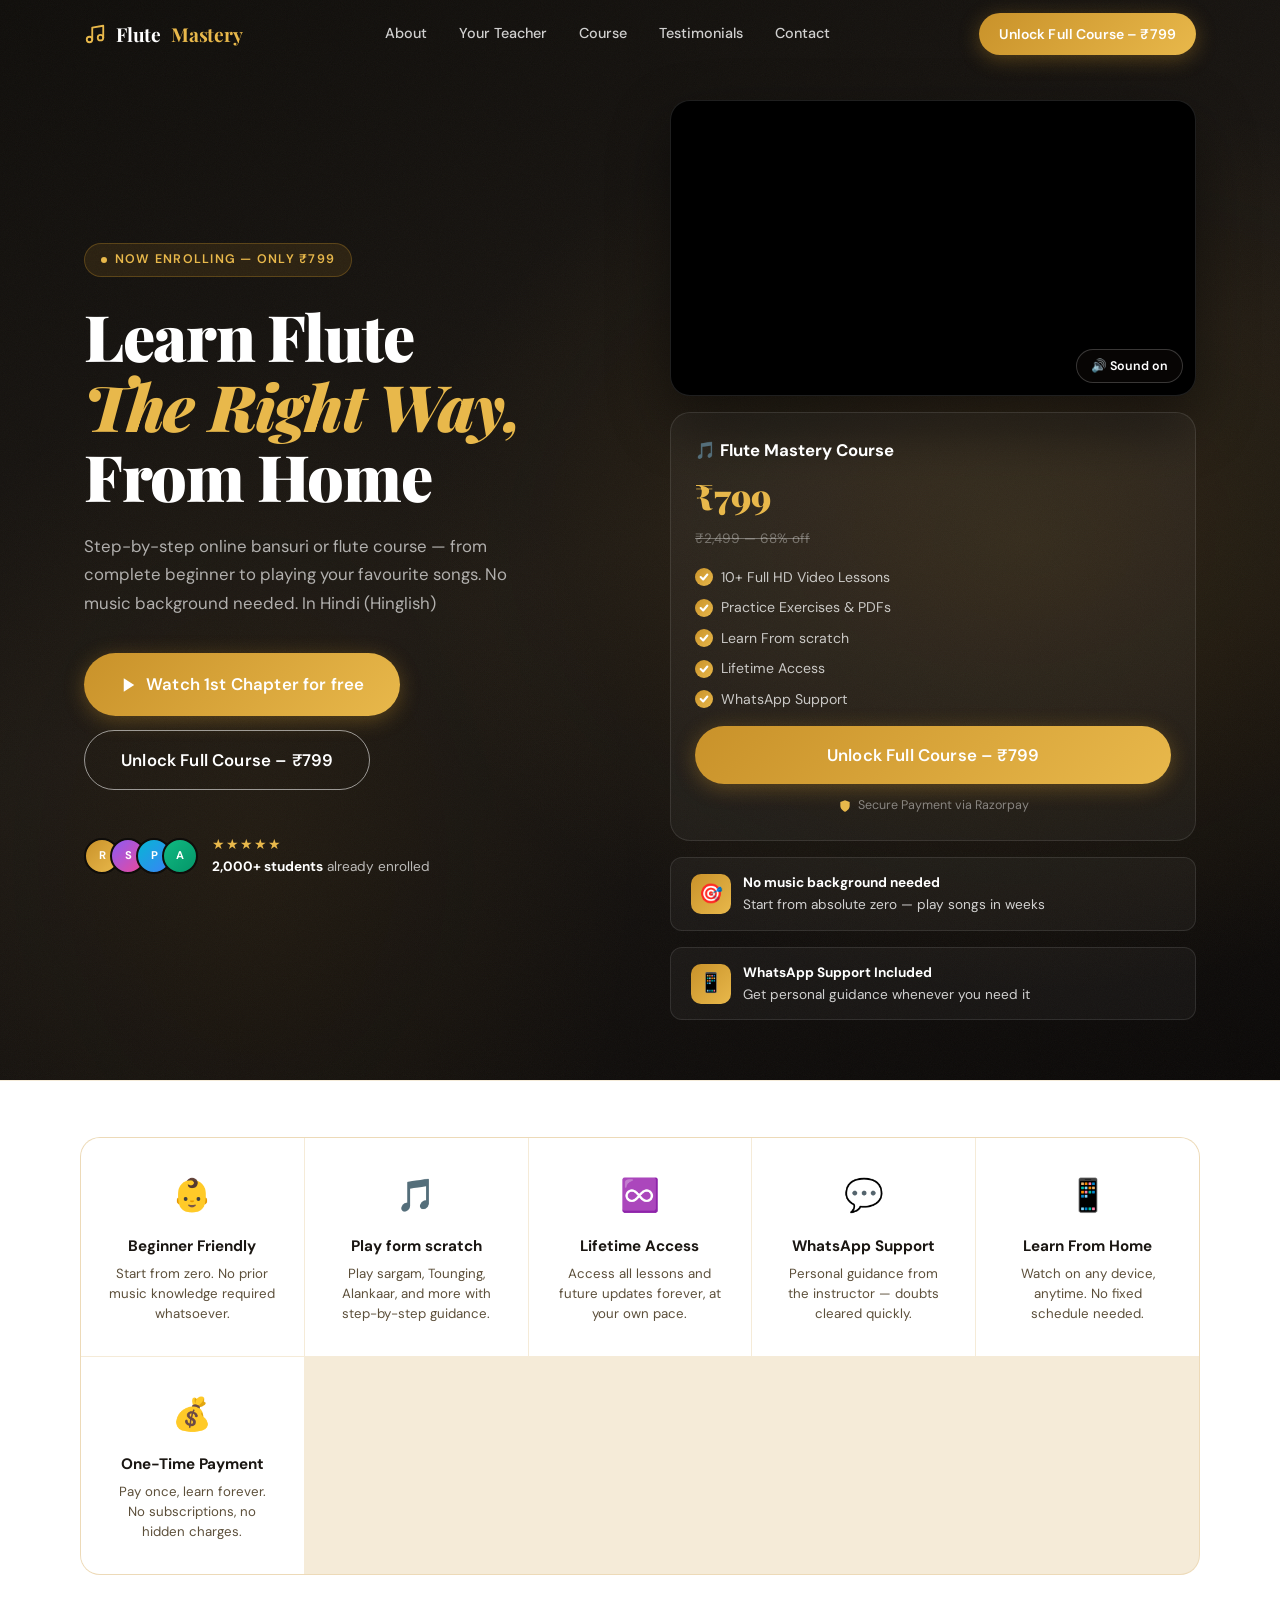
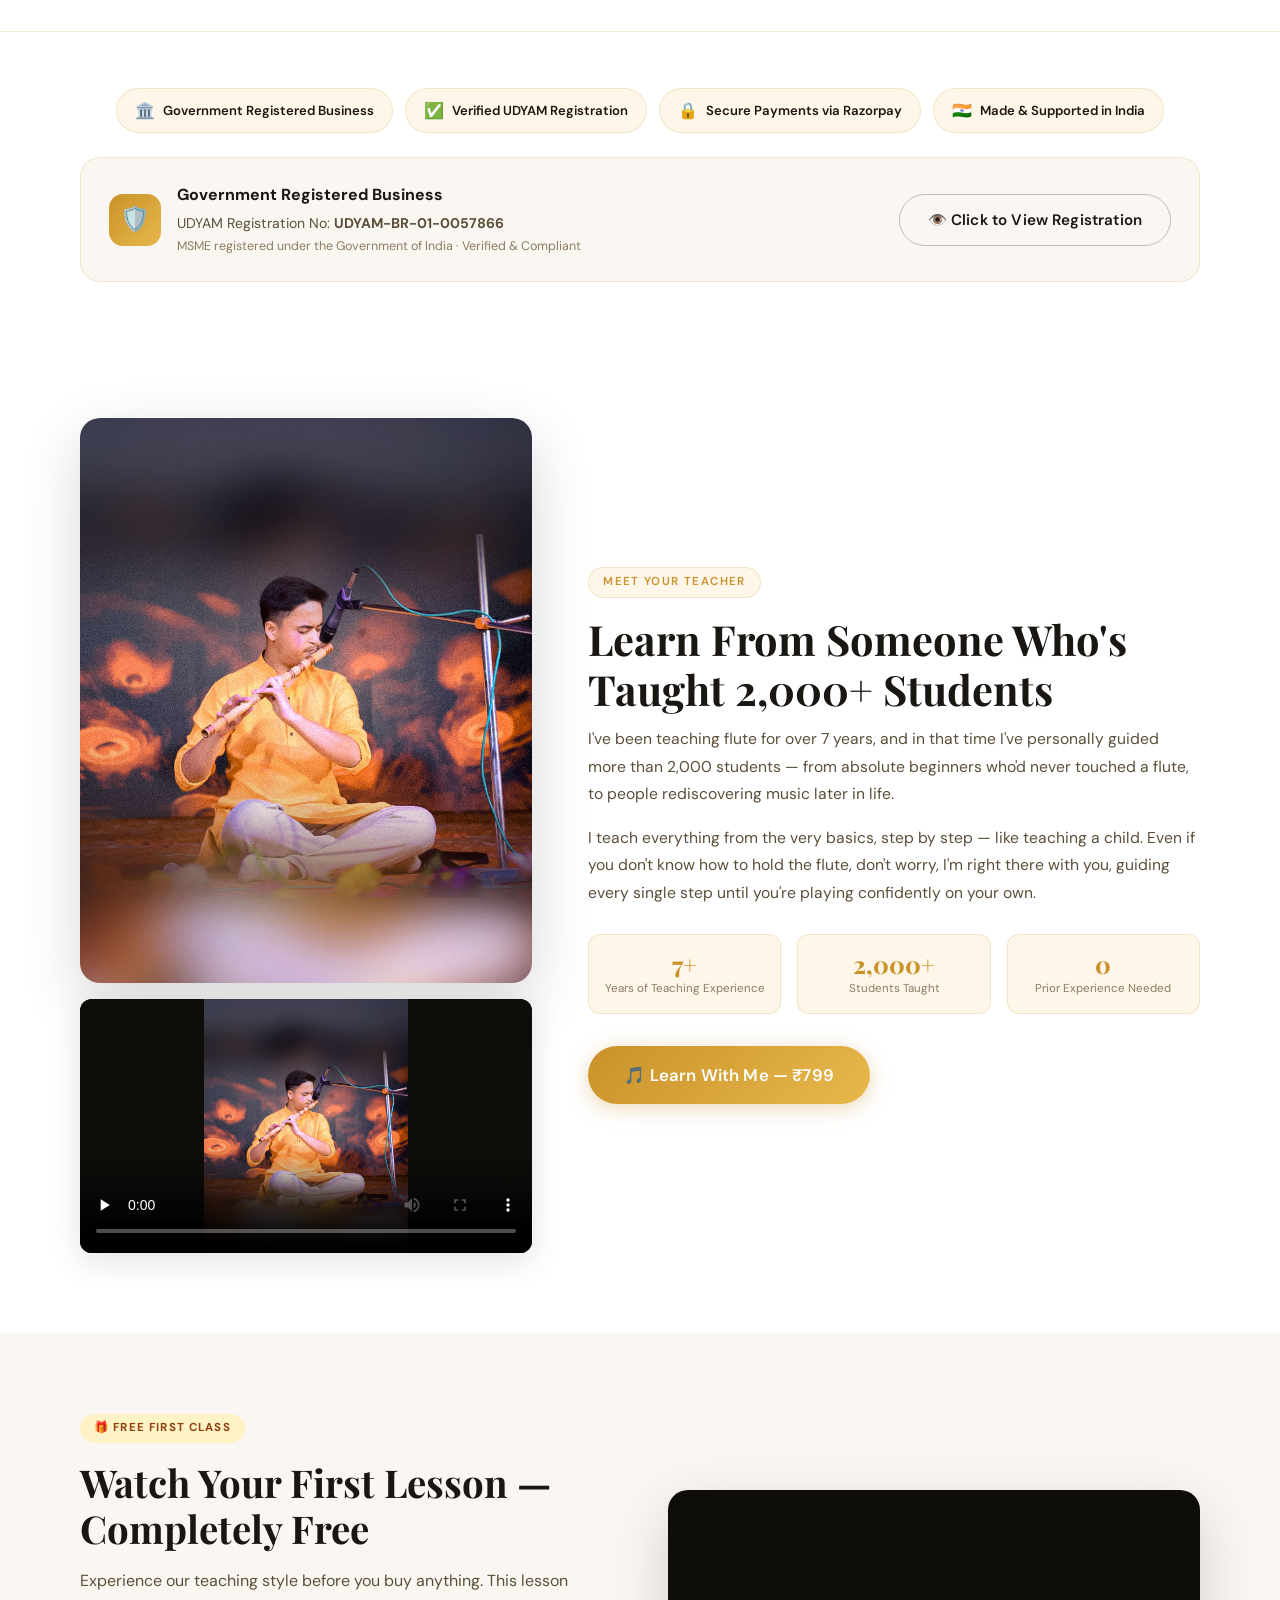
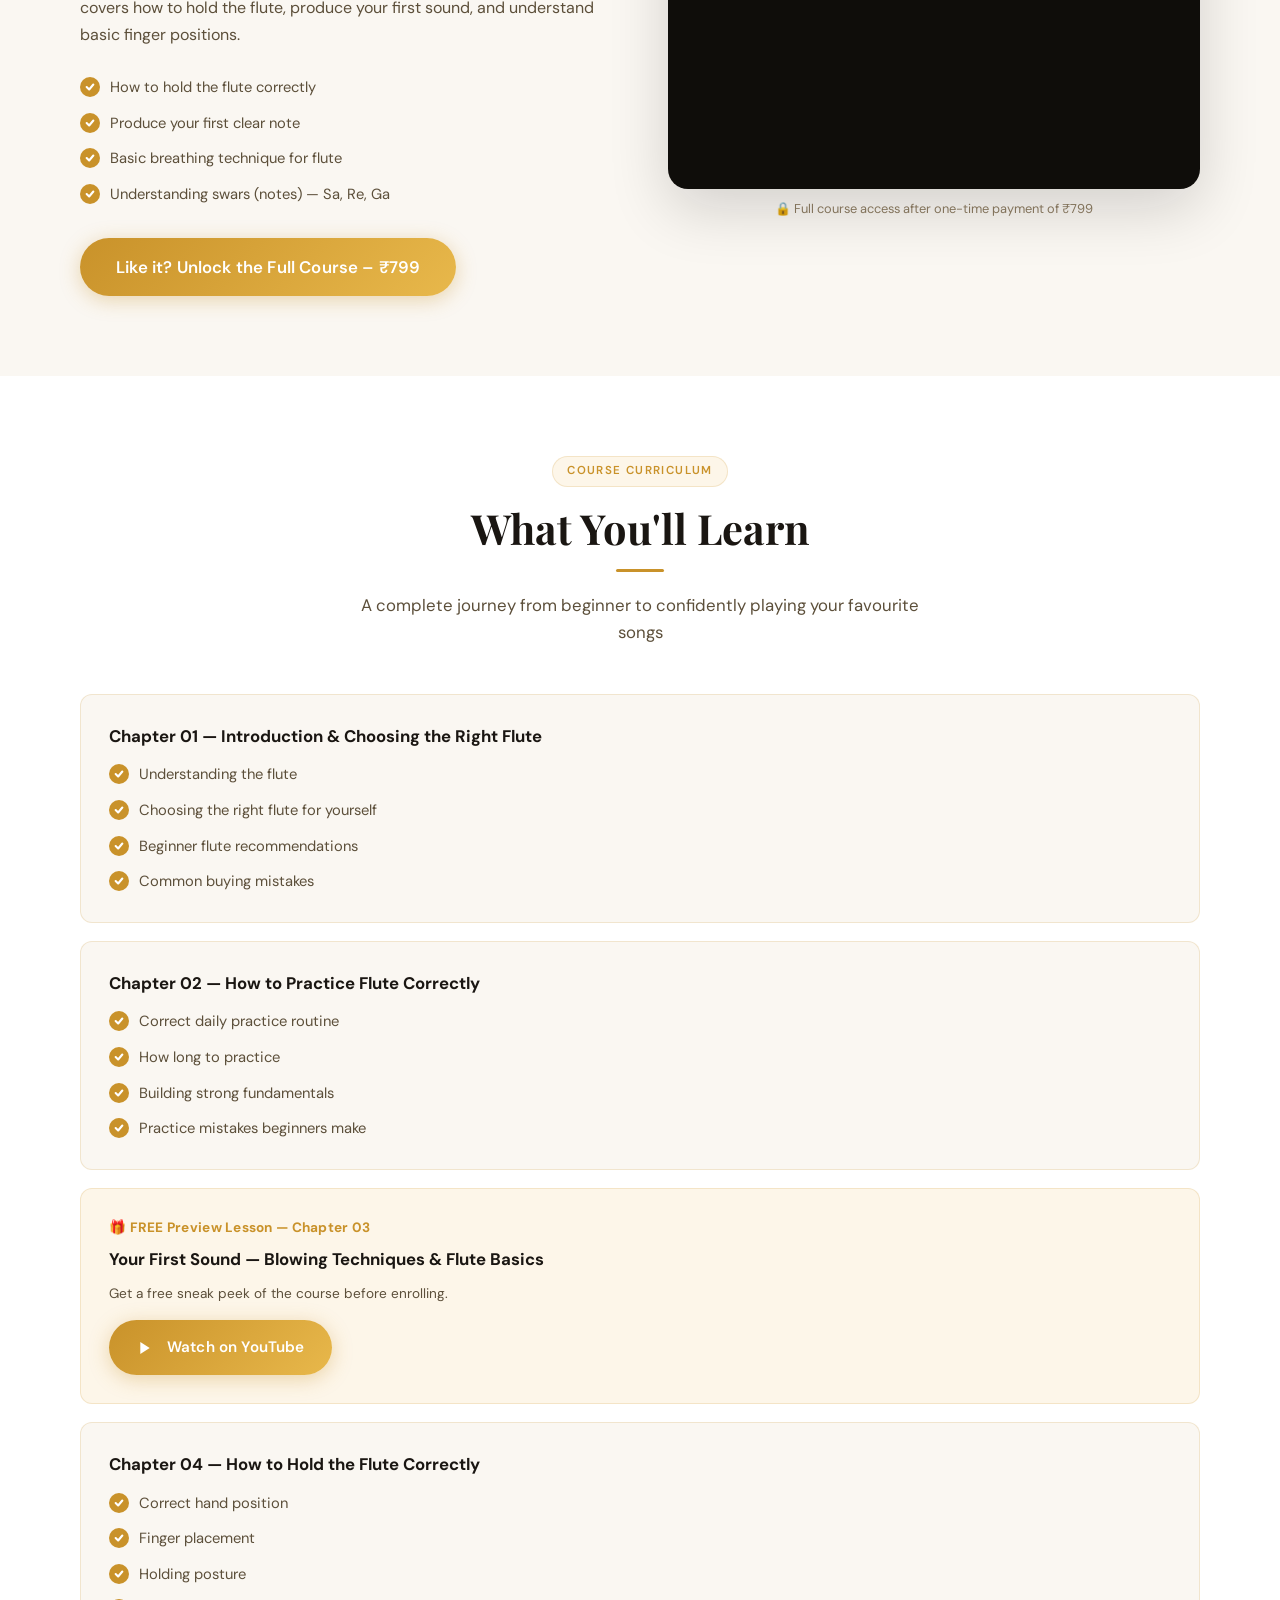
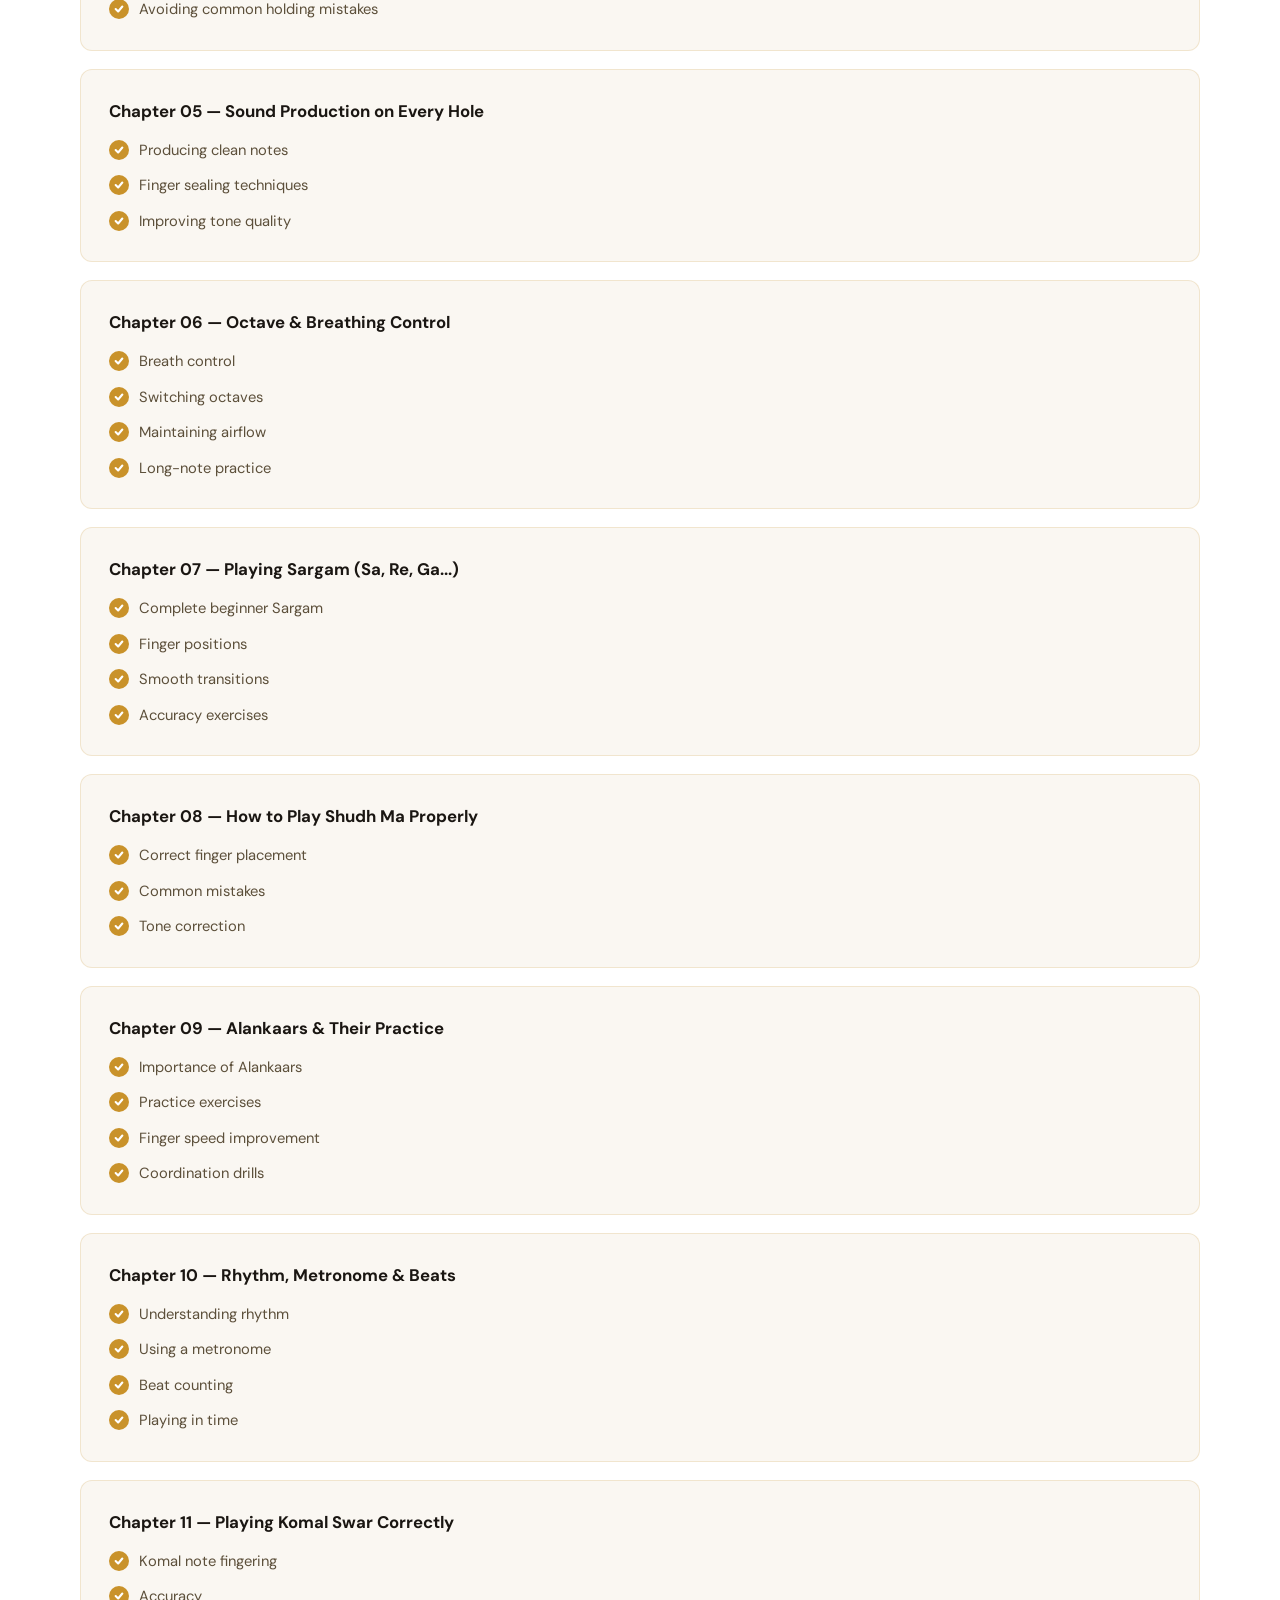
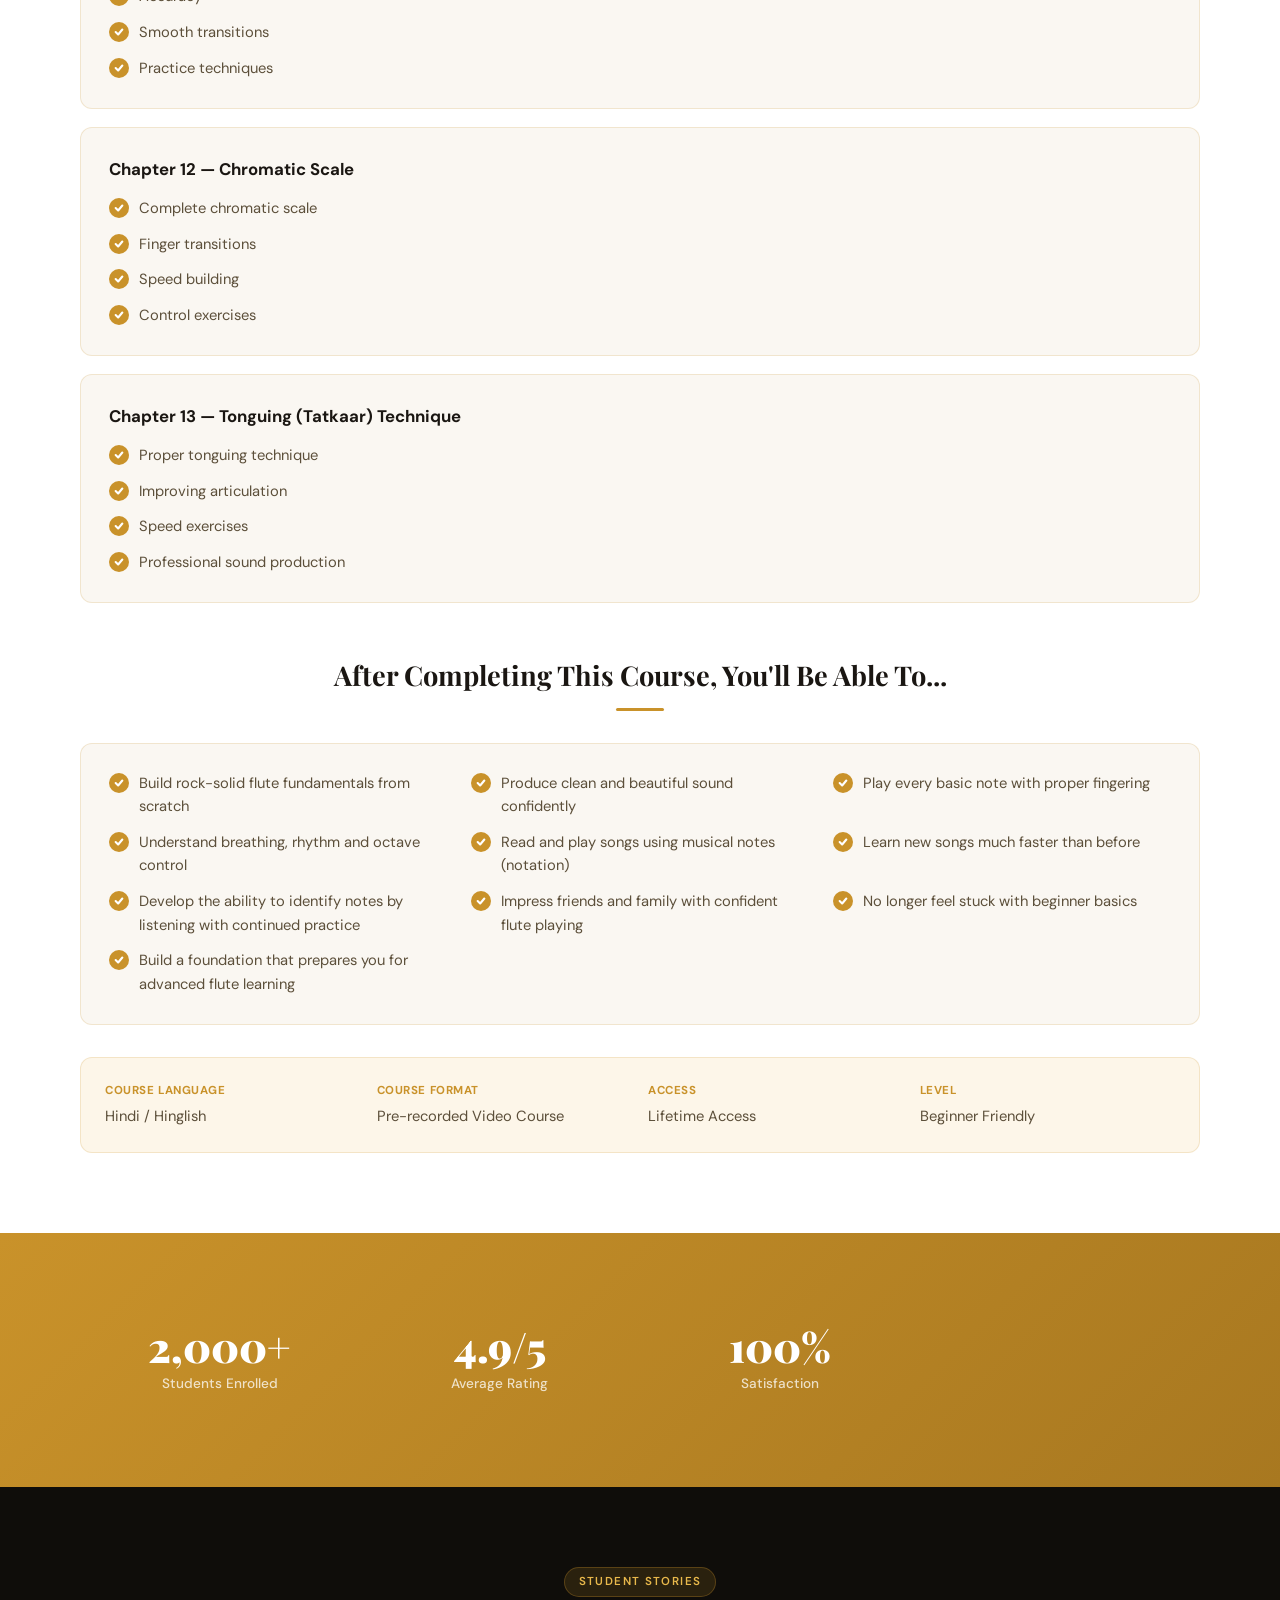
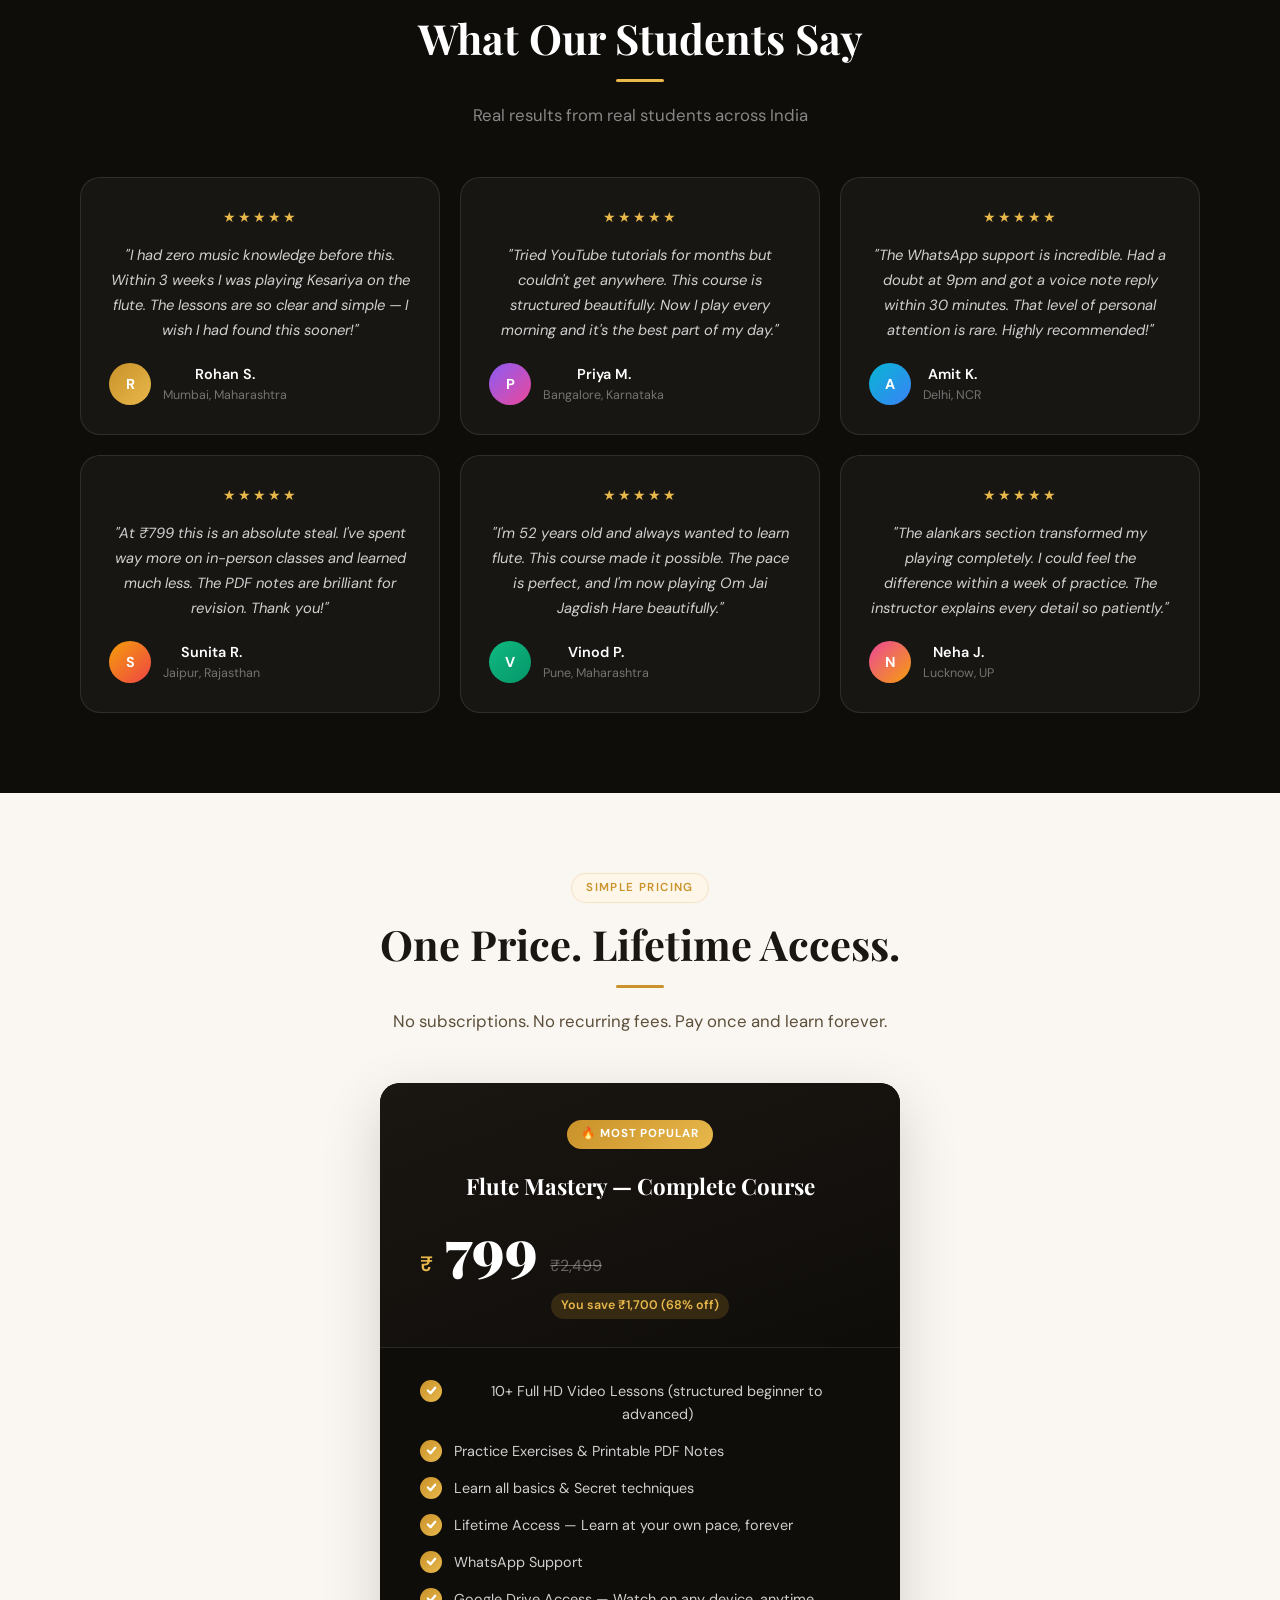
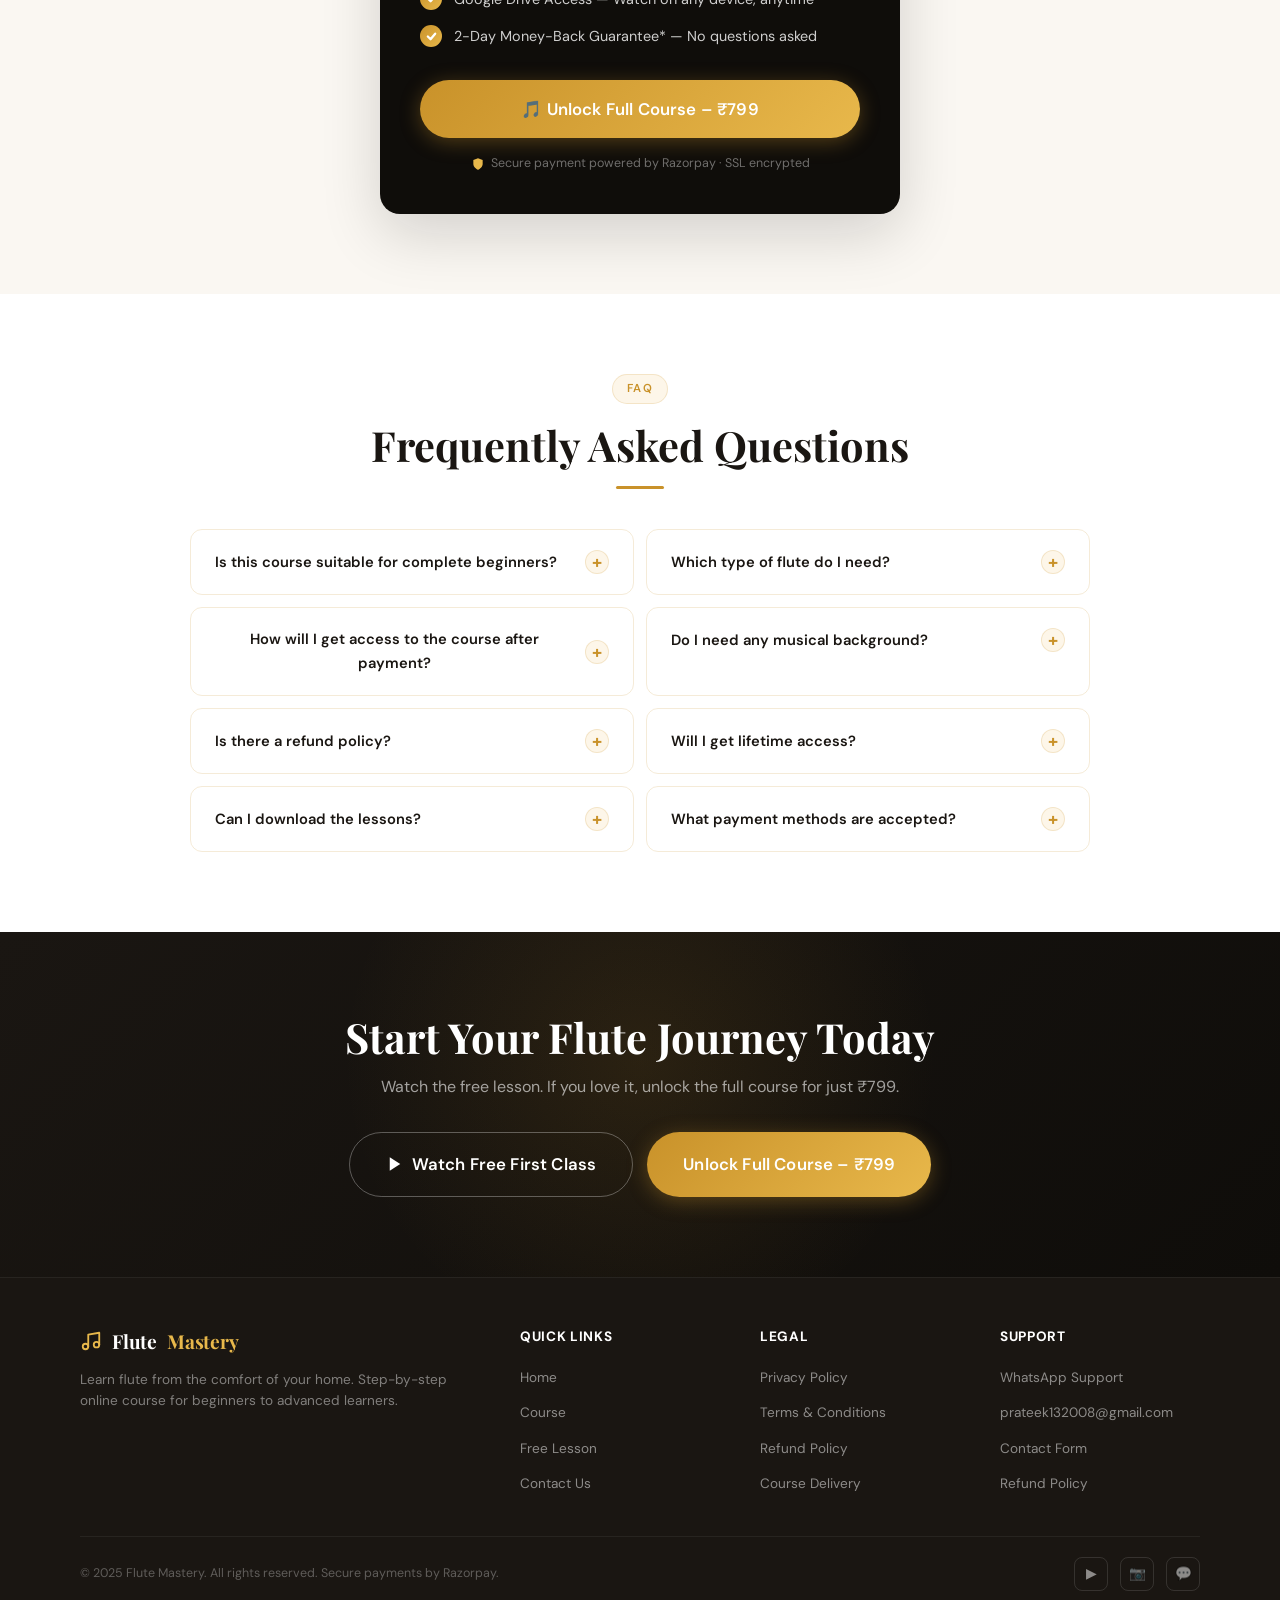
==== index.html @ 49be0e50 "Update index.html" ====
<!DOCTYPE html>
<html lang="en">
<head>
  <meta charset="UTF-8" />
  <meta name="viewport" content="width=device-width, initial-scale=1.0" />
  <title>Flute Mastery — Learn Flute From Home | Online Flute Course ₹799</title>
  <meta name="description" content="Learn flute from home with step-by-step video lessons. Beginner to advanced. 20+ HD lessons, 30+ popular songs, lifetime access. Start FREE today!" />
  <meta name="keywords" content="flute course online, learn flute at home, flute lessons India, flute mastery, bansuri course" />
  <meta name="robots" content="index, follow" />
  <link rel="canonical" href="https://fluteroom.store/" />

  <meta property="og:title" content="Flute Mastery — Learn Flute From Home" />
  <meta property="og:description" content="Step-by-step online flute course. Start FREE today!" />
  <meta property="og:url" content="https://fluteroom.store/" />
  <meta property="og:type" content="website" />
  <meta property="og:image" content="https://fluteroom.store/og-image.jpg" />

  <meta property="og:image:width" content="1200" />
  <meta property="og:image:height" content="630" />
  <meta name="twitter:card" content="summary_large_image" />
  <meta name="twitter:title" content="Flute Mastery — Learn Flute From Home" />
  <meta name="twitter:description" content="Step-by-step online flute course. Start FREE today!" />

  <link rel="icon" type="image/svg+xml" href="data:image/svg+xml,<svg xmlns='http://www.w3.org/2000/svg' viewBox='0 0 100 100'><text y='.9em' font-size='90'>🎵</text></svg>" />

  <!-- Speed: preconnect to critical third-party origins used above-the-fold -->
  <link rel="preconnect" href="https://www.youtube-nocookie.com" />
  <link rel="preconnect" href="https://i.ytimg.com" />
  <link rel="preconnect" href="https://checkout.razorpay.com" />
  <link rel="dns-prefetch" href="https://connect.facebook.net" />

  <link rel="stylesheet" href="style.css" />

  <!-- Structured Data: Course schema for rich results -->
  <script type="application/ld+json">
  {
    "@context": "https://schema.org",
    "@type": "Course",
    "name": "Flute Mastery — Complete Course",
    "description": "Step-by-step online bansuri or flute course for complete beginners to advanced learners. 10+ HD video lessons, practice PDFs, and lifetime access.",
    "provider": {
      "@type": "Organization",
      "name": "Flute Mastery",
      "sameAs": "https://fluteroom.store/"
    },
    "offers": {
      "@type": "Offer",
      "category": "Paid",
      "price": "799",
      "priceCurrency": "INR",
      "availability": "https://schema.org/InStock",
      "url": "https://fluteroom.store/"
    },
    "hasCourseInstance": {
      "@type": "CourseInstance",
      "courseMode": "Online",
      "courseWorkload": "PT10H"
    },
    "aggregateRating": {
      "@type": "AggregateRating",
      "ratingValue": "5",
      "reviewCount": "48"
    }
  }
  </script>

  <!-- META PIXEL — ID: 1001951225815875 -->
  <script>
    !function(f,b,e,v,n,t,s)
    {if(f.fbq)return;n=f.fbq=function(){n.callMethod?
    n.callMethod.apply(n,arguments):n.queue.push(arguments)};
    if(!f._fbq)f._fbq=n;n.push=n;n.loaded=!0;n.version='2.0';
    n.queue=[];t=b.createElement(e);t.async=!0;
    t.src=v;s=b.getElementsByTagName(e)[0];
    s.parentNode.insertBefore(t,s)}(window, document,'script',
    'https://connect.facebook.net/en_US/fbevents.js');
    fbq('init', '1001951225815875');
    fbq('track', 'PageView');
  </script>
  <noscript><img height="1" width="1" style="display:none"
    src="https://www.facebook.com/tr?id=1001951225815875&ev=PageView&noscript=1" /></noscript>

  <!-- Razorpay SDK -->
  <script src="https://checkout.razorpay.com/v1/checkout.js"></script>
</head>
<body>

  <!-- ── ENROLLMENT MODAL ──────────────────────────────────── -->
  <div class="modal-overlay" id="enrollModal" role="dialog" aria-modal="true" aria-labelledby="modalTitle">
    <div class="modal-box">
      <button class="modal-close" onclick="closeEnrollmentModal()" aria-label="Close">✕</button>

      <div class="modal-logo">
        <svg width="20" height="20" viewBox="0 0 24 24" fill="none" stroke="currentColor" stroke-width="2" stroke-linecap="round" stroke-linejoin="round" aria-hidden="true"><path d="M9 18V5l12-2v13"/><circle cx="6" cy="18" r="3"/><circle cx="18" cy="16" r="3"/></svg>
        Flute<span>Mastery</span>
      </div>

      <h2 class="modal-title" id="modalTitle">Almost there! 🎵</h2>
      <p class="modal-subtitle">Enter your details below to get instant course access after payment.</p>

      <form class="modal-form" id="enrollForm" onsubmit="handleEnrollSubmit(event)" novalidate>
        <div class="form-group">
          <label for="enrollName">Full Name <span style="color:#EF4444">*</span></label>
          <input type="text" id="enrollName" name="name" required autocomplete="name"
                 placeholder="e.g. Rahul Kumar" inputmode="text" />
          <span class="field-error" id="enrollNameError"></span>
        </div>

        <div class="form-group">
          <label for="enrollEmail">Email Address <span style="color:#EF4444">*</span></label>
          <input type="email" id="enrollEmail" name="email" required autocomplete="email"
                 placeholder="rahul@gmail.com" inputmode="email" />
          <span class="field-error" id="enrollEmailError"></span>
        </div>

        <div class="form-group">
          <label for="enrollWhatsapp">WhatsApp Number <span style="color:#EF4444">*</span></label>
          <input type="tel" id="enrollWhatsapp" name="phone" required autocomplete="tel"
                 placeholder="+91 98765 43210" inputmode="tel" />
          <span class="field-error" id="enrollWhatsappError"></span>
        </div>

        <div class="modal-price-row">
          <span class="modal-price-label">Course Price</span>
          <span>
            <span class="modal-price-amount">₹799</span>
            <span class="modal-price-orig">₹2,499</span>
          </span>
        </div>

        <button type="submit" class="btn btn-primary btn-full btn-lg modal-submit" id="enrollSubmitBtn">
          <span class="btn-text">🔐 Proceed to Secure Payment</span>
          <span class="btn-spinner"></span>
        </button>

        <p class="modal-status" id="modalStatus"></p>

        <div class="modal-trust">
          <svg width="13" height="13" viewBox="0 0 24 24" fill="currentColor" aria-hidden="true"><path d="M12 22s8-4 8-10V5l-8-3-8 3v7c0 6 8 10 8 10z"/></svg>
          Secure payment powered by Razorpay · SSL encrypted
        </div>
      </form>
    </div>
  </div>
  <!-- ── END MODAL ─────────────────────────────────────────── -->

  <!-- ── NAV ──────────────────────────────────────────────── -->
  <nav class="nav" id="mainNav" aria-label="Main navigation">
    <div class="nav-inner">
      <a href="index.html" class="nav-logo">
        <svg width="22" height="22" viewBox="0 0 24 24" fill="none" stroke="currentColor" stroke-width="2" stroke-linecap="round" stroke-linejoin="round"><path d="M9 18V5l12-2v13"/><circle cx="6" cy="18" r="3"/><circle cx="18" cy="16" r="3"/></svg>
        Flute<span>Mastery</span>
      </a>
      <div class="nav-links">
        <a href="#about">About</a>
        <a href="#teacher">Your Teacher</a>
        <a href="#course">Course</a>
        <a href="#testimonials">Testimonials</a>
        <a href="contact.html">Contact</a>
      </div>
      <a href="#pricing" class="btn btn-primary btn-sm nav-cta" onclick="openEnrollmentModal();return false;">Unlock Full Course – ₹799</a>
      <button class="hamburger" id="hamburger" aria-label="Toggle menu" aria-expanded="false">
        <span></span><span></span><span></span>
      </button>
    </div>
    <div class="mobile-menu" id="mobileMenu" role="dialog" aria-label="Mobile menu">
      <a href="#about">About</a>
      <a href="#teacher">Your Teacher</a>
      <a href="#course">Course</a>
      <a href="#free-lesson">Free Lesson</a>
      <a href="#testimonials">Testimonials</a>
      <a href="contact.html">Contact</a>
      <a href="#pricing" class="btn btn-primary" onclick="openEnrollmentModal();return false;">Unlock Full Course – ₹799</a>
    </div>
  </nav>

  <!-- ── HERO ─────────────────────────────────────────────── -->
  <section class="hero" id="hero">
    <div class="hero-bg" aria-hidden="true"></div>
    <div class="hero-grain" aria-hidden="true"></div>
    <div class="hero-container">
      <div class="hero-content">
        <div class="hero-eyebrow">
          <span class="dot" aria-hidden="true"></span>
          Now Enrolling — Only ₹799
        </div>
        <h1 class="hero-title">
          Learn Flute<br>
          <em>The Right Way,</em><br>
          From Home
        </h1>
        <p class="hero-subtitle">
          Step-by-step online bansuri or flute course — from complete beginner to playing your favourite songs. No music background needed. In Hindi (Hinglish)
        </p>
        <div class="hero-actions">
          <a href="#free-lesson" class="btn btn-primary btn-lg btn-pulse" onclick="fbqTrack('ViewContent')">
            <svg width="18" height="18" viewBox="0 0 24 24" fill="currentColor" aria-hidden="true"><polygon points="5 3 19 12 5 21 5 3"/></svg>
            Watch 1st Chapter for free
          </a>
          <button class="btn btn-outline btn-lg" onclick="openEnrollmentModal()">
            Unlock Full Course – ₹799
          </button>
        </div>
        <div class="hero-social-proof">
          <div class="avatars" aria-label="Student avatars">
            <div class="avatar-placeholder" aria-hidden="true">R</div>
            <div class="avatar-placeholder" style="background:linear-gradient(135deg,#8B5CF6,#EC4899)" aria-hidden="true">S</div>
            <div class="avatar-placeholder" style="background:linear-gradient(135deg,#06B6D4,#3B82F6)" aria-hidden="true">P</div>
            <div class="avatar-placeholder" style="background:linear-gradient(135deg,#10B981,#059669)" aria-hidden="true">A</div>
          </div>
          <div>
            <div class="stars" aria-label="5 star rating">★★★★★</div>
            <p class="social-text"><strong>2,000+ students</strong> already enrolled</p>
          </div>
        </div>
      </div>

      <div class="hero-visual">
        <div class="hero-video-wrapper" id="heroVideoWrapper">
          <!--
            HERO / INTRO VIDEO — completely independent from the
            "Free Lecture" video further down the page.

            IMPORTANT: this ID appears TWICE below — once right after
            "/embed/" and once after "playlist=" (the playlist param is
            what makes the video loop seamlessly instead of showing a
            YouTube end-screen). When you change the Hero video, replace
            BOTH occurrences with the SAME new video ID, or the loop
            will silently break again.
          -->
          <iframe
            id="heroVideoFrame"
            src="https://www.youtube-nocookie.com/embed/AzY2lKqi5Cg?autoplay=1&mute=1&loop=1&playlist=AzY2lKqi5Cg&controls=1&modestbranding=1&rel=0&playsinline=1&enablejsapi=1"
            title="Flute Mastery — Course Introduction"
            allow="accelerometer; autoplay; clipboard-write; encrypted-media; gyroscope; picture-in-picture"
            allowfullscreen
            loading="eager">
          </iframe>
          <button type="button" class="hero-video-unmute" id="heroUnmuteBtn" onclick="toggleHeroMute()" aria-pressed="false">
            🔇 Tap for sound
          </button>
        </div>
        <div class="hero-card" aria-hidden="true">
          <div class="hero-card-title">🎵 Flute Mastery Course</div>
          <div class="hero-card-price">₹799</div>
          <div class="hero-card-orig">₹2,499 — 68% off</div>
          <ul class="hero-card-features">
            <li><span class="check"><svg viewBox="0 0 12 12" fill="none" stroke="currentColor" stroke-width="2.5" stroke-linecap="round" stroke-linejoin="round"><polyline points="2 6 5 9 10 3"/></svg></span> 10+ Full HD Video Lessons</li>
            <li><span class="check"><svg viewBox="0 0 12 12" fill="none" stroke="currentColor" stroke-width="2.5" stroke-linecap="round" stroke-linejoin="round"><polyline points="2 6 5 9 10 3"/></svg></span> Practice Exercises &amp; PDFs</li>
            <li><span class="check"><svg viewBox="0 0 12 12" fill="none" stroke="currentColor" stroke-width="2.5" stroke-linecap="round" stroke-linejoin="round"><polyline points="2 6 5 9 10 3"/></svg></span> Learn From scratch</li>
            <li><span class="check"><svg viewBox="0 0 12 12" fill="none" stroke="currentColor" stroke-width="2.5" stroke-linecap="round" stroke-linejoin="round"><polyline points="2 6 5 9 10 3"/></svg></span> Lifetime Access</li>
            <li><span class="check"><svg viewBox="0 0 12 12" fill="none" stroke="currentColor" stroke-width="2.5" stroke-linecap="round" stroke-linejoin="round"><polyline points="2 6 5 9 10 3"/></svg></span> WhatsApp Support</li>
          </ul>
          <button class="btn btn-primary btn-full btn-lg btn-pulse" onclick="openEnrollmentModal()">
            Unlock Full Course – ₹799
          </button>
          <div class="trust-row">
            <svg viewBox="0 0 24 24" fill="currentColor" aria-hidden="true"><path d="M12 22s8-4 8-10V5l-8-3-8 3v7c0 6 8 10 8 10z"/></svg>
            Secure Payment via Razorpay
          </div>
        </div>
        <div class="hero-badge">
          <div class="badge-icon" aria-hidden="true">🎯</div>
          <div class="badge-text"><strong>No music background needed</strong> Start from absolute zero — play songs in weeks</div>
        </div>
        <div class="hero-badge">
          <div class="badge-icon" aria-hidden="true">📱</div>
          <div class="badge-text"><strong>WhatsApp Support Included</strong> Get personal guidance whenever you need it</div>
        </div>
      </div>
    </div>
  </section>

  <!-- ── FEATURES ──────────────────────────────────────────── -->
  <section class="features section-sm" id="about">
    <div class="container">
      <div class="features-grid">
        <div class="feature-item" data-reveal>
          <div class="feature-icon" aria-hidden="true">👶</div>
          <div class="feature-title">Beginner Friendly</div>
          <div class="feature-desc">Start from zero. No prior music knowledge required whatsoever.</div>
        </div>
        <div class="feature-item" data-reveal>
          <div class="feature-icon" aria-hidden="true">🎵</div>
          <div class="feature-title">Play form scratch</div>
          <div class="feature-desc">Play sargam, Tounging, Alankaar, and more with step-by-step guidance.</div>
        </div>
        <div class="feature-item" data-reveal>
          <div class="feature-icon" aria-hidden="true">♾️</div>
          <div class="feature-title">Lifetime Access</div>
          <div class="feature-desc">Access all lessons and future updates forever, at your own pace.</div>
        </div>
        <div class="feature-item" data-reveal>
          <div class="feature-icon" aria-hidden="true">💬</div>
          <div class="feature-title">WhatsApp Support</div>
          <div class="feature-desc">Personal guidance from the instructor — doubts cleared quickly.</div>
        </div>
        <div class="feature-item" data-reveal>
          <div class="feature-icon" aria-hidden="true">📱</div>
          <div class="feature-title">Learn From Home</div>
          <div class="feature-desc">Watch on any device, anytime. No fixed schedule needed.</div>
        </div>
        <div class="feature-item" data-reveal>
          <div class="feature-icon" aria-hidden="true">💰</div>
          <div class="feature-title">One-Time Payment</div>
          <div class="feature-desc">Pay once, learn forever. No subscriptions, no hidden charges.</div>
        </div>
      </div>
    </div>
  </section>

  <!-- ── TRUST / UDYAM ───────────────────────────────────────── -->
  <section class="trust-section section-sm" id="trust">
    <div class="container">
      <div class="trust-badges-row" data-reveal>
        <div class="trust-badge-item">
          <span class="tbi-icon" aria-hidden="true">🏛️</span>
          <span>Government Registered Business</span>
        </div>
        <div class="trust-badge-item">
          <span class="tbi-icon" aria-hidden="true">✅</span>
          <span>Verified UDYAM Registration</span>
        </div>
        <div class="trust-badge-item">
          <span class="tbi-icon" aria-hidden="true">🔒</span>
          <span>Secure Payments via Razorpay</span>
        </div>
        <div class="trust-badge-item">
          <span class="tbi-icon" aria-hidden="true">🇮🇳</span>
          <span>Made &amp; Supported in India</span>
        </div>
      </div>

      <div class="udyam-card" data-reveal>
        <div class="udyam-card-left">
          <div class="udyam-badge-icon" aria-hidden="true">🛡️</div>
          <div>
            <div class="udyam-title">Government Registered Business</div>
            <!-- REPLACE UDYAM-BR-01-0057866 with your actual UDYAM Registration Number -->
            <div class="udyam-number">UDYAM Registration No: <strong>UDYAM-BR-01-0057866</strong></div>
            <div class="udyam-sub">MSME registered under the Government of India · Verified &amp; Compliant</div>
          </div>
        </div>
        <button type="button" class="btn btn-outline-dark udyam-view-btn" onclick="openUdyamModal()">
          👁️ Click to View Registration
        </button>
      </div>
    </div>
  </section>

  <!-- Udyam Registration Viewer Modal (view-only, no download) -->
  <div class="modal-overlay" id="udyamModal" role="dialog" aria-modal="true" aria-labelledby="udyamModalTitle">
    <div class="modal-box udyam-modal-box">
      <button class="modal-close" onclick="closeUdyamModal()" aria-label="Close">✕</button>
      <h2 class="modal-title" id="udyamModalTitle">UDYAM Registration Certificate</h2>
      <p class="modal-subtitle">Verified Government of India MSME registration. For verification purposes only — viewing only, downloading is disabled.</p>
      <div class="udyam-viewer" oncontextmenu="return false">
        <!-- REPLACE assets/udyam-certificate.svg with a photo/scan of your real certificate (jpg/png) -->
        <img src="assets/udyam-certificate.svg" alt="UDYAM Registration Certificate" draggable="false" oncontextmenu="return false" />
      </div>
    </div>
  </div>

  <!-- ── MEET YOUR TEACHER ───────────────────────────────────── -->
  <section class="teacher-section section" id="teacher">
    <div class="container">
      <div class="teacher-grid">
        <div class="teacher-media" data-reveal>
          <!--
            PHOTO — recommended exact size: 800 × 1000px (4:5 portrait ratio),
            JPG or WebP, under ~250KB. Half-body or shoulders-up shot, good
            lighting, ideally holding/playing the flute.
          -->
          <img
            class="teacher-photo"
            src="assets/teacher-photo.jpg"
            alt="Flute Mastery instructor"
            width="800"
            height="1000"
            loading="lazy" />

          <div class="teacher-video-wrapper">
            <!--
              VIDEO — self-hosted intro/welcome video. Recommended: MP4
              (H.264), 1080p or 720p, under ~40–60MB (compress if larger),
              30–90 seconds long, portrait or landscape both work.
              REPLACE assets/teacher-intro.mp4 with your uploaded file.
            -->
            <video
              class="teacher-video"
              controls
              preload="none"
              poster="assets/teacher-photo.jpg"
              playsinline>
              <source src="assets/teacher-intro.mp4" type="video/mp4" />
              Your browser does not support the video tag.
            </video>
          </div>
        </div>

        <div class="teacher-content" data-reveal>
          <span class="tag">Meet Your Teacher</span>
          <h2 class="section-heading">Learn From Someone Who's Taught 2,000+ Students</h2>
          <p class="teacher-bio">
            I've been teaching flute for over 7 years, and in that time I've personally guided more than 2,000 students — from absolute beginners who'd never touched a flute, to people rediscovering music later in life.
          </p>
          <p class="teacher-bio">
            I teach everything from the very basics, step by step — like teaching a child. Even if you don't know how to hold the flute, don't worry, I'm right there with you, guiding every single step until you're playing confidently on your own.
          </p>

          <div class="teacher-stats">
            <div class="teacher-stat">
              <div class="ts-num">7+</div>
              <div class="ts-label">Years of Teaching Experience</div>
            </div>
            <div class="teacher-stat">
              <div class="ts-num">2,000+</div>
              <div class="ts-label">Students Taught</div>
            </div>
            <div class="teacher-stat">
              <div class="ts-num">0</div>
              <div class="ts-label">Prior Experience Needed</div>
            </div>
          </div>

          <button class="btn btn-primary btn-lg" onclick="openEnrollmentModal()">
            🎵 Learn With Me — ₹799
          </button>
        </div>
      </div>
    </div>
  </section>

  <!-- ── FREE LESSON ────────────────────────────────────────── -->
  <section class="free-lesson section" id="free-lesson">
    <div class="container">
      <div class="lesson-grid">
        <div data-reveal>
          <div class="lesson-eyebrow">🎁 Free First Class</div>
          <h2 class="lesson-title">Watch Your First Lesson — Completely Free</h2>
          <p class="lesson-desc">
            Experience our teaching style before you buy anything. This lesson covers how to hold the flute, produce your first sound, and understand basic finger positions.
          </p>
          <ul class="lesson-points">
            <li><span class="lp-check"><svg width="10" height="10" viewBox="0 0 12 12" fill="none" stroke="currentColor" stroke-width="2.5" stroke-linecap="round" stroke-linejoin="round" aria-hidden="true"><polyline points="2 6 5 9 10 3"/></svg></span>How to hold the flute correctly</li>
            <li><span class="lp-check"><svg width="10" height="10" viewBox="0 0 12 12" fill="none" stroke="currentColor" stroke-width="2.5" stroke-linecap="round" stroke-linejoin="round" aria-hidden="true"><polyline points="2 6 5 9 10 3"/></svg></span>Produce your first clear note</li>
            <li><span class="lp-check"><svg width="10" height="10" viewBox="0 0 12 12" fill="none" stroke="currentColor" stroke-width="2.5" stroke-linecap="round" stroke-linejoin="round" aria-hidden="true"><polyline points="2 6 5 9 10 3"/></svg></span>Basic breathing technique for flute</li>
            <li><span class="lp-check"><svg width="10" height="10" viewBox="0 0 12 12" fill="none" stroke="currentColor" stroke-width="2.5" stroke-linecap="round" stroke-linejoin="round" aria-hidden="true"><polyline points="2 6 5 9 10 3"/></svg></span>Understanding swars (notes) — Sa, Re, Ga</li>
          </ul>
          <button class="btn btn-primary btn-lg" onclick="openEnrollmentModal()">
            Like it? Unlock the Full Course – ₹799
          </button>
        </div>
        <div data-reveal>
          <!--
            FREE LECTURE VIDEO — completely independent from the Hero
            video at the top of the page. Changing this ID (or the one
            in the "Watch on YouTube" button below) never affects the
            Hero video, and vice versa.
          -->
          <div class="video-wrapper">
            <iframe
              id="freeLectureVideoFrame"
              src="https://www.youtube.com/embed/UM5jeycaJ8w?rel=0&modestbranding=1&color=white"
              title="Flute Mastery — Free First Lesson"
              allow="accelerometer; autoplay; clipboard-write; encrypted-media; gyroscope; picture-in-picture"
              allowfullscreen
              loading="lazy">
            </iframe>
          </div>
          <p class="video-caption">🔒 Full course access after one-time payment of ₹799</p>
        </div>
      </div>
    </div>
  </section>

  <!-- ── CURRICULUM ─────────────────────────────────────────── -->
  <section class="curriculum section" id="course">
    <div class="container text-center">
      <span class="tag">Course Curriculum</span>
      <h2 class="section-heading">What You'll Learn</h2>
      <div class="section-divider" aria-hidden="true"></div>
      <p class="section-subheading">A complete journey from beginner to confidently playing your favourite songs</p>

      <div style="display:flex;flex-direction:column;gap:18px;text-align:left;margin-top:8px">

        <div class="curriculum-card" data-reveal style="text-align:left">
          <div class="cc-title" style="font-size:1.05rem;margin-bottom:14px">Chapter 01 — Introduction &amp; Choosing the Right Flute</div>
          <ul class="lesson-points" style="margin-bottom:0">
            <li><span class="lp-check"><svg width="10" height="10" viewBox="0 0 12 12" fill="none" stroke="currentColor" stroke-width="2.5" stroke-linecap="round" stroke-linejoin="round" aria-hidden="true"><polyline points="2 6 5 9 10 3"/></svg></span>Understanding the flute</li>
            <li><span class="lp-check"><svg width="10" height="10" viewBox="0 0 12 12" fill="none" stroke="currentColor" stroke-width="2.5" stroke-linecap="round" stroke-linejoin="round" aria-hidden="true"><polyline points="2 6 5 9 10 3"/></svg></span>Choosing the right flute for yourself</li>
            <li><span class="lp-check"><svg width="10" height="10" viewBox="0 0 12 12" fill="none" stroke="currentColor" stroke-width="2.5" stroke-linecap="round" stroke-linejoin="round" aria-hidden="true"><polyline points="2 6 5 9 10 3"/></svg></span>Beginner flute recommendations</li>
            <li><span class="lp-check"><svg width="10" height="10" viewBox="0 0 12 12" fill="none" stroke="currentColor" stroke-width="2.5" stroke-linecap="round" stroke-linejoin="round" aria-hidden="true"><polyline points="2 6 5 9 10 3"/></svg></span>Common buying mistakes</li>
          </ul>
        </div>

        <div class="curriculum-card" data-reveal style="text-align:left">
          <div class="cc-title" style="font-size:1.05rem;margin-bottom:14px">Chapter 02 — How to Practice Flute Correctly</div>
          <ul class="lesson-points" style="margin-bottom:0">
            <li><span class="lp-check"><svg width="10" height="10" viewBox="0 0 12 12" fill="none" stroke="currentColor" stroke-width="2.5" stroke-linecap="round" stroke-linejoin="round" aria-hidden="true"><polyline points="2 6 5 9 10 3"/></svg></span>Correct daily practice routine</li>
            <li><span class="lp-check"><svg width="10" height="10" viewBox="0 0 12 12" fill="none" stroke="currentColor" stroke-width="2.5" stroke-linecap="round" stroke-linejoin="round" aria-hidden="true"><polyline points="2 6 5 9 10 3"/></svg></span>How long to practice</li>
            <li><span class="lp-check"><svg width="10" height="10" viewBox="0 0 12 12" fill="none" stroke="currentColor" stroke-width="2.5" stroke-linecap="round" stroke-linejoin="round" aria-hidden="true"><polyline points="2 6 5 9 10 3"/></svg></span>Building strong fundamentals</li>
            <li><span class="lp-check"><svg width="10" height="10" viewBox="0 0 12 12" fill="none" stroke="currentColor" stroke-width="2.5" stroke-linecap="round" stroke-linejoin="round" aria-hidden="true"><polyline points="2 6 5 9 10 3"/></svg></span>Practice mistakes beginners make</li>
          </ul>
        </div>

        <div data-reveal style="background:var(--gold-pale);border:1px solid var(--border);border-radius:var(--radius);padding:28px">
          <div style="font-weight:700;color:var(--gold);font-size:0.85rem;letter-spacing:0.02em;margin-bottom:8px">🎁 FREE Preview Lesson — Chapter 03</div>
          <div class="cc-title" style="font-size:1.05rem;margin-bottom:10px">Your First Sound — Blowing Techniques &amp; Flute Basics</div>
          <p class="cc-desc" style="margin-bottom:16px">Get a free sneak peek of the course before enrolling.</p>
          <a href="https://www.youtube.com/embed/UM5jeycaJ8w?rel=0&modestbranding=1&color=white" target="_blank" rel="noopener" class="btn btn-primary">
            <svg width="16" height="16" viewBox="0 0 24 24" fill="currentColor" aria-hidden="true" style="margin-right:6px;vertical-align:middle"><polygon points="5 3 19 12 5 21 5 3"/></svg>
            Watch on YouTube
          </a>
        </div>

        <div class="curriculum-card" data-reveal style="text-align:left">
          <div class="cc-title" style="font-size:1.05rem;margin-bottom:14px">Chapter 04 — How to Hold the Flute Correctly</div>
          <ul class="lesson-points" style="margin-bottom:0">
            <li><span class="lp-check"><svg width="10" height="10" viewBox="0 0 12 12" fill="none" stroke="currentColor" stroke-width="2.5" stroke-linecap="round" stroke-linejoin="round" aria-hidden="true"><polyline points="2 6 5 9 10 3"/></svg></span>Correct hand position</li>
            <li><span class="lp-check"><svg width="10" height="10" viewBox="0 0 12 12" fill="none" stroke="currentColor" stroke-width="2.5" stroke-linecap="round" stroke-linejoin="round" aria-hidden="true"><polyline points="2 6 5 9 10 3"/></svg></span>Finger placement</li>
            <li><span class="lp-check"><svg width="10" height="10" viewBox="0 0 12 12" fill="none" stroke="currentColor" stroke-width="2.5" stroke-linecap="round" stroke-linejoin="round" aria-hidden="true"><polyline points="2 6 5 9 10 3"/></svg></span>Holding posture</li>
            <li><span class="lp-check"><svg width="10" height="10" viewBox="0 0 12 12" fill="none" stroke="currentColor" stroke-width="2.5" stroke-linecap="round" stroke-linejoin="round" aria-hidden="true"><polyline points="2 6 5 9 10 3"/></svg></span>Avoiding common holding mistakes</li>
          </ul>
        </div>

        <div class="curriculum-card" data-reveal style="text-align:left">
          <div class="cc-title" style="font-size:1.05rem;margin-bottom:14px">Chapter 05 — Sound Production on Every Hole</div>
          <ul class="lesson-points" style="margin-bottom:0">
            <li><span class="lp-check"><svg width="10" height="10" viewBox="0 0 12 12" fill="none" stroke="currentColor" stroke-width="2.5" stroke-linecap="round" stroke-linejoin="round" aria-hidden="true"><polyline points="2 6 5 9 10 3"/></svg></span>Producing clean notes</li>
            <li><span class="lp-check"><svg width="10" height="10" viewBox="0 0 12 12" fill="none" stroke="currentColor" stroke-width="2.5" stroke-linecap="round" stroke-linejoin="round" aria-hidden="true"><polyline points="2 6 5 9 10 3"/></svg></span>Finger sealing techniques</li>
            <li><span class="lp-check"><svg width="10" height="10" viewBox="0 0 12 12" fill="none" stroke="currentColor" stroke-width="2.5" stroke-linecap="round" stroke-linejoin="round" aria-hidden="true"><polyline points="2 6 5 9 10 3"/></svg></span>Improving tone quality</li>
          </ul>
        </div>

        <div class="curriculum-card" data-reveal style="text-align:left">
          <div class="cc-title" style="font-size:1.05rem;margin-bottom:14px">Chapter 06 — Octave &amp; Breathing Control</div>
          <ul class="lesson-points" style="margin-bottom:0">
            <li><span class="lp-check"><svg width="10" height="10" viewBox="0 0 12 12" fill="none" stroke="currentColor" stroke-width="2.5" stroke-linecap="round" stroke-linejoin="round" aria-hidden="true"><polyline points="2 6 5 9 10 3"/></svg></span>Breath control</li>
            <li><span class="lp-check"><svg width="10" height="10" viewBox="0 0 12 12" fill="none" stroke="currentColor" stroke-width="2.5" stroke-linecap="round" stroke-linejoin="round" aria-hidden="true"><polyline points="2 6 5 9 10 3"/></svg></span>Switching octaves</li>
            <li><span class="lp-check"><svg width="10" height="10" viewBox="0 0 12 12" fill="none" stroke="currentColor" stroke-width="2.5" stroke-linecap="round" stroke-linejoin="round" aria-hidden="true"><polyline points="2 6 5 9 10 3"/></svg></span>Maintaining airflow</li>
            <li><span class="lp-check"><svg width="10" height="10" viewBox="0 0 12 12" fill="none" stroke="currentColor" stroke-width="2.5" stroke-linecap="round" stroke-linejoin="round" aria-hidden="true"><polyline points="2 6 5 9 10 3"/></svg></span>Long-note practice</li>
          </ul>
        </div>

        <div class="curriculum-card" data-reveal style="text-align:left">
          <div class="cc-title" style="font-size:1.05rem;margin-bottom:14px">Chapter 07 — Playing Sargam (Sa, Re, Ga...)</div>
          <ul class="lesson-points" style="margin-bottom:0">
            <li><span class="lp-check"><svg width="10" height="10" viewBox="0 0 12 12" fill="none" stroke="currentColor" stroke-width="2.5" stroke-linecap="round" stroke-linejoin="round" aria-hidden="true"><polyline points="2 6 5 9 10 3"/></svg></span>Complete beginner Sargam</li>
            <li><span class="lp-check"><svg width="10" height="10" viewBox="0 0 12 12" fill="none" stroke="currentColor" stroke-width="2.5" stroke-linecap="round" stroke-linejoin="round" aria-hidden="true"><polyline points="2 6 5 9 10 3"/></svg></span>Finger positions</li>
            <li><span class="lp-check"><svg width="10" height="10" viewBox="0 0 12 12" fill="none" stroke="currentColor" stroke-width="2.5" stroke-linecap="round" stroke-linejoin="round" aria-hidden="true"><polyline points="2 6 5 9 10 3"/></svg></span>Smooth transitions</li>
            <li><span class="lp-check"><svg width="10" height="10" viewBox="0 0 12 12" fill="none" stroke="currentColor" stroke-width="2.5" stroke-linecap="round" stroke-linejoin="round" aria-hidden="true"><polyline points="2 6 5 9 10 3"/></svg></span>Accuracy exercises</li>
          </ul>
        </div>

        <div class="curriculum-card" data-reveal style="text-align:left">
          <div class="cc-title" style="font-size:1.05rem;margin-bottom:14px">Chapter 08 — How to Play Shudh Ma Properly</div>
          <ul class="lesson-points" style="margin-bottom:0">
            <li><span class="lp-check"><svg width="10" height="10" viewBox="0 0 12 12" fill="none" stroke="currentColor" stroke-width="2.5" stroke-linecap="round" stroke-linejoin="round" aria-hidden="true"><polyline points="2 6 5 9 10 3"/></svg></span>Correct finger placement</li>
            <li><span class="lp-check"><svg width="10" height="10" viewBox="0 0 12 12" fill="none" stroke="currentColor" stroke-width="2.5" stroke-linecap="round" stroke-linejoin="round" aria-hidden="true"><polyline points="2 6 5 9 10 3"/></svg></span>Common mistakes</li>
            <li><span class="lp-check"><svg width="10" height="10" viewBox="0 0 12 12" fill="none" stroke="currentColor" stroke-width="2.5" stroke-linecap="round" stroke-linejoin="round" aria-hidden="true"><polyline points="2 6 5 9 10 3"/></svg></span>Tone correction</li>
          </ul>
        </div>

        <div class="curriculum-card" data-reveal style="text-align:left">
          <div class="cc-title" style="font-size:1.05rem;margin-bottom:14px">Chapter 09 — Alankaars &amp; Their Practice</div>
          <ul class="lesson-points" style="margin-bottom:0">
            <li><span class="lp-check"><svg width="10" height="10" viewBox="0 0 12 12" fill="none" stroke="currentColor" stroke-width="2.5" stroke-linecap="round" stroke-linejoin="round" aria-hidden="true"><polyline points="2 6 5 9 10 3"/></svg></span>Importance of Alankaars</li>
            <li><span class="lp-check"><svg width="10" height="10" viewBox="0 0 12 12" fill="none" stroke="currentColor" stroke-width="2.5" stroke-linecap="round" stroke-linejoin="round" aria-hidden="true"><polyline points="2 6 5 9 10 3"/></svg></span>Practice exercises</li>
            <li><span class="lp-check"><svg width="10" height="10" viewBox="0 0 12 12" fill="none" stroke="currentColor" stroke-width="2.5" stroke-linecap="round" stroke-linejoin="round" aria-hidden="true"><polyline points="2 6 5 9 10 3"/></svg></span>Finger speed improvement</li>
            <li><span class="lp-check"><svg width="10" height="10" viewBox="0 0 12 12" fill="none" stroke="currentColor" stroke-width="2.5" stroke-linecap="round" stroke-linejoin="round" aria-hidden="true"><polyline points="2 6 5 9 10 3"/></svg></span>Coordination drills</li>
          </ul>
        </div>

        <div class="curriculum-card" data-reveal style="text-align:left">
          <div class="cc-title" style="font-size:1.05rem;margin-bottom:14px">Chapter 10 — Rhythm, Metronome &amp; Beats</div>
          <ul class="lesson-points" style="margin-bottom:0">
            <li><span class="lp-check"><svg width="10" height="10" viewBox="0 0 12 12" fill="none" stroke="currentColor" stroke-width="2.5" stroke-linecap="round" stroke-linejoin="round" aria-hidden="true"><polyline points="2 6 5 9 10 3"/></svg></span>Understanding rhythm</li>
            <li><span class="lp-check"><svg width="10" height="10" viewBox="0 0 12 12" fill="none" stroke="currentColor" stroke-width="2.5" stroke-linecap="round" stroke-linejoin="round" aria-hidden="true"><polyline points="2 6 5 9 10 3"/></svg></span>Using a metronome</li>
            <li><span class="lp-check"><svg width="10" height="10" viewBox="0 0 12 12" fill="none" stroke="currentColor" stroke-width="2.5" stroke-linecap="round" stroke-linejoin="round" aria-hidden="true"><polyline points="2 6 5 9 10 3"/></svg></span>Beat counting</li>
            <li><span class="lp-check"><svg width="10" height="10" viewBox="0 0 12 12" fill="none" stroke="currentColor" stroke-width="2.5" stroke-linecap="round" stroke-linejoin="round" aria-hidden="true"><polyline points="2 6 5 9 10 3"/></svg></span>Playing in time</li>
          </ul>
        </div>

        <div class="curriculum-card" data-reveal style="text-align:left">
          <div class="cc-title" style="font-size:1.05rem;margin-bottom:14px">Chapter 11 — Playing Komal Swar Correctly</div>
          <ul class="lesson-points" style="margin-bottom:0">
            <li><span class="lp-check"><svg width="10" height="10" viewBox="0 0 12 12" fill="none" stroke="currentColor" stroke-width="2.5" stroke-linecap="round" stroke-linejoin="round" aria-hidden="true"><polyline points="2 6 5 9 10 3"/></svg></span>Komal note fingering</li>
            <li><span class="lp-check"><svg width="10" height="10" viewBox="0 0 12 12" fill="none" stroke="currentColor" stroke-width="2.5" stroke-linecap="round" stroke-linejoin="round" aria-hidden="true"><polyline points="2 6 5 9 10 3"/></svg></span>Accuracy</li>
            <li><span class="lp-check"><svg width="10" height="10" viewBox="0 0 12 12" fill="none" stroke="currentColor" stroke-width="2.5" stroke-linecap="round" stroke-linejoin="round" aria-hidden="true"><polyline points="2 6 5 9 10 3"/></svg></span>Smooth transitions</li>
            <li><span class="lp-check"><svg width="10" height="10" viewBox="0 0 12 12" fill="none" stroke="currentColor" stroke-width="2.5" stroke-linecap="round" stroke-linejoin="round" aria-hidden="true"><polyline points="2 6 5 9 10 3"/></svg></span>Practice techniques</li>
          </ul>
        </div>

        <div class="curriculum-card" data-reveal style="text-align:left">
          <div class="cc-title" style="font-size:1.05rem;margin-bottom:14px">Chapter 12 — Chromatic Scale</div>
          <ul class="lesson-points" style="margin-bottom:0">
            <li><span class="lp-check"><svg width="10" height="10" viewBox="0 0 12 12" fill="none" stroke="currentColor" stroke-width="2.5" stroke-linecap="round" stroke-linejoin="round" aria-hidden="true"><polyline points="2 6 5 9 10 3"/></svg></span>Complete chromatic scale</li>
            <li><span class="lp-check"><svg width="10" height="10" viewBox="0 0 12 12" fill="none" stroke="currentColor" stroke-width="2.5" stroke-linecap="round" stroke-linejoin="round" aria-hidden="true"><polyline points="2 6 5 9 10 3"/></svg></span>Finger transitions</li>
            <li><span class="lp-check"><svg width="10" height="10" viewBox="0 0 12 12" fill="none" stroke="currentColor" stroke-width="2.5" stroke-linecap="round" stroke-linejoin="round" aria-hidden="true"><polyline points="2 6 5 9 10 3"/></svg></span>Speed building</li>
            <li><span class="lp-check"><svg width="10" height="10" viewBox="0 0 12 12" fill="none" stroke="currentColor" stroke-width="2.5" stroke-linecap="round" stroke-linejoin="round" aria-hidden="true"><polyline points="2 6 5 9 10 3"/></svg></span>Control exercises</li>
          </ul>
        </div>

        <div class="curriculum-card" data-reveal style="text-align:left">
          <div class="cc-title" style="font-size:1.05rem;margin-bottom:14px">Chapter 13 — Tonguing (Tatkaar) Technique</div>
          <ul class="lesson-points" style="margin-bottom:0">
            <li><span class="lp-check"><svg width="10" height="10" viewBox="0 0 12 12" fill="none" stroke="currentColor" stroke-width="2.5" stroke-linecap="round" stroke-linejoin="round" aria-hidden="true"><polyline points="2 6 5 9 10 3"/></svg></span>Proper tonguing technique</li>
            <li><span class="lp-check"><svg width="10" height="10" viewBox="0 0 12 12" fill="none" stroke="currentColor" stroke-width="2.5" stroke-linecap="round" stroke-linejoin="round" aria-hidden="true"><polyline points="2 6 5 9 10 3"/></svg></span>Improving articulation</li>
            <li><span class="lp-check"><svg width="10" height="10" viewBox="0 0 12 12" fill="none" stroke="currentColor" stroke-width="2.5" stroke-linecap="round" stroke-linejoin="round" aria-hidden="true"><polyline points="2 6 5 9 10 3"/></svg></span>Speed exercises</li>
            <li><span class="lp-check"><svg width="10" height="10" viewBox="0 0 12 12" fill="none" stroke="currentColor" stroke-width="2.5" stroke-linecap="round" stroke-linejoin="round" aria-hidden="true"><polyline points="2 6 5 9 10 3"/></svg></span>Professional sound production</li>
          </ul>
        </div>

      </div>

      <!-- ── AFTER COMPLETING THIS COURSE ─────────────────────── -->
      <div style="margin-top:56px;text-align:left">
        <h3 class="section-heading" style="font-size:1.7rem;text-align:center">After Completing This Course, You'll Be Able To...</h3>
        <div class="section-divider" aria-hidden="true" style="margin:16px auto 32px"></div>
        <div class="curriculum-card" data-reveal style="text-align:left">
          <ul class="lesson-points" style="margin-bottom:0;display:grid;grid-template-columns:repeat(auto-fit, minmax(260px, 1fr));gap:12px 24px">
            <li><span class="lp-check"><svg width="10" height="10" viewBox="0 0 12 12" fill="none" stroke="currentColor" stroke-width="2.5" stroke-linecap="round" stroke-linejoin="round" aria-hidden="true"><polyline points="2 6 5 9 10 3"/></svg></span>Build rock-solid flute fundamentals from scratch</li>
            <li><span class="lp-check"><svg width="10" height="10" viewBox="0 0 12 12" fill="none" stroke="currentColor" stroke-width="2.5" stroke-linecap="round" stroke-linejoin="round" aria-hidden="true"><polyline points="2 6 5 9 10 3"/></svg></span>Produce clean and beautiful sound confidently</li>
            <li><span class="lp-check"><svg width="10" height="10" viewBox="0 0 12 12" fill="none" stroke="currentColor" stroke-width="2.5" stroke-linecap="round" stroke-linejoin="round" aria-hidden="true"><polyline points="2 6 5 9 10 3"/></svg></span>Play every basic note with proper fingering</li>
            <li><span class="lp-check"><svg width="10" height="10" viewBox="0 0 12 12" fill="none" stroke="currentColor" stroke-width="2.5" stroke-linecap="round" stroke-linejoin="round" aria-hidden="true"><polyline points="2 6 5 9 10 3"/></svg></span>Understand breathing, rhythm and octave control</li>
            <li><span class="lp-check"><svg width="10" height="10" viewBox="0 0 12 12" fill="none" stroke="currentColor" stroke-width="2.5" stroke-linecap="round" stroke-linejoin="round" aria-hidden="true"><polyline points="2 6 5 9 10 3"/></svg></span>Read and play songs using musical notes (notation)</li>
            <li><span class="lp-check"><svg width="10" height="10" viewBox="0 0 12 12" fill="none" stroke="currentColor" stroke-width="2.5" stroke-linecap="round" stroke-linejoin="round" aria-hidden="true"><polyline points="2 6 5 9 10 3"/></svg></span>Learn new songs much faster than before</li>
            <li><span class="lp-check"><svg width="10" height="10" viewBox="0 0 12 12" fill="none" stroke="currentColor" stroke-width="2.5" stroke-linecap="round" stroke-linejoin="round" aria-hidden="true"><polyline points="2 6 5 9 10 3"/></svg></span>Develop the ability to identify notes by listening with continued practice</li>
            <li><span class="lp-check"><svg width="10" height="10" viewBox="0 0 12 12" fill="none" stroke="currentColor" stroke-width="2.5" stroke-linecap="round" stroke-linejoin="round" aria-hidden="true"><polyline points="2 6 5 9 10 3"/></svg></span>Impress friends and family with confident flute playing</li>
            <li><span class="lp-check"><svg width="10" height="10" viewBox="0 0 12 12" fill="none" stroke="currentColor" stroke-width="2.5" stroke-linecap="round" stroke-linejoin="round" aria-hidden="true"><polyline points="2 6 5 9 10 3"/></svg></span>No longer feel stuck with beginner basics</li>
            <li><span class="lp-check"><svg width="10" height="10" viewBox="0 0 12 12" fill="none" stroke="currentColor" stroke-width="2.5" stroke-linecap="round" stroke-linejoin="round" aria-hidden="true"><polyline points="2 6 5 9 10 3"/></svg></span>Build a foundation that prepares you for advanced flute learning</li>
          </ul>
        </div>
      </div>

      <!-- ── COURSE INFO BOX ───────────────────────────────────── -->
      <div data-reveal style="margin-top:32px;background:var(--gold-pale);border:1px solid var(--border);border-radius:var(--radius);padding:24px;text-align:left">
        <div style="display:grid;grid-template-columns:repeat(auto-fit, minmax(180px, 1fr));gap:16px">
          <div><div style="font-size:0.72rem;text-transform:uppercase;letter-spacing:0.05em;color:var(--gold);font-weight:700;margin-bottom:4px">Course Language</div><div style="color:var(--text-2);font-size:0.92rem">Hindi / Hinglish</div></div>
          <div><div style="font-size:0.72rem;text-transform:uppercase;letter-spacing:0.05em;color:var(--gold);font-weight:700;margin-bottom:4px">Course Format</div><div style="color:var(--text-2);font-size:0.92rem">Pre-recorded Video Course</div></div>
          <div><div style="font-size:0.72rem;text-transform:uppercase;letter-spacing:0.05em;color:var(--gold);font-weight:700;margin-bottom:4px">Access</div><div style="color:var(--text-2);font-size:0.92rem">Lifetime Access</div></div>
          <div><div style="font-size:0.72rem;text-transform:uppercase;letter-spacing:0.05em;color:var(--gold);font-weight:700;margin-bottom:4px">Level</div><div style="color:var(--text-2);font-size:0.92rem">Beginner Friendly</div></div>
        </div>
      </div>

    </div>
  </section>

  <!-- ── STATS ──────────────────────────────────────────────── -->
  <section class="stats section-sm">
    <div class="container">
      <div class="stats-grid">
        <div class="stat-item" data-reveal><div class="stat-num">2,000+</div><div class="stat-label">Students Enrolled</div></div>
        <div class="stat-item" data-reveal><div class="stat-num">4.9/5</div><div class="stat-label">Average Rating</div></div>
        <div class="stat-item" data-reveal><div class="stat-num">100%</div><div class="stat-label">Satisfaction</div></div>
      </div>
    </div>
  </section>

  <!-- ── TESTIMONIALS ───────────────────────────────────────── -->
  <section class="testimonials section" id="testimonials">
    <div class="container text-center">
      <span class="tag">Student Stories</span>
      <h2 class="section-heading">What Our Students Say</h2>
      <div class="section-divider" aria-hidden="true"></div>
      <p class="section-subheading" style="color:rgba(255,255,255,0.5)">Real results from real students across India</p>
      <div class="testimonials-grid">
        <div class="testimonial-card" data-reveal>
          <div class="tc-stars" aria-label="5 stars">★★★★★</div>
          <p class="tc-quote">"I had zero music knowledge before this. Within 3 weeks I was playing Kesariya on the flute. The lessons are so clear and simple — I wish I had found this sooner!"</p>
          <div class="tc-author"><div class="tc-avatar" aria-hidden="true">R</div><div><div class="tc-name">Rohan S.</div><div class="tc-location">Mumbai, Maharashtra</div></div></div>
        </div>
        <div class="testimonial-card" data-reveal>
          <div class="tc-stars" aria-label="5 stars">★★★★★</div>
          <p class="tc-quote">"Tried YouTube tutorials for months but couldn't get anywhere. This course is structured beautifully. Now I play every morning and it's the best part of my day."</p>
          <div class="tc-author"><div class="tc-avatar" style="background:linear-gradient(135deg,#8B5CF6,#EC4899)" aria-hidden="true">P</div><div><div class="tc-name">Priya M.</div><div class="tc-location">Bangalore, Karnataka</div></div></div>
        </div>
        <div class="testimonial-card" data-reveal>
          <div class="tc-stars" aria-label="5 stars">★★★★★</div>
          <p class="tc-quote">"The WhatsApp support is incredible. Had a doubt at 9pm and got a voice note reply within 30 minutes. That level of personal attention is rare. Highly recommended!"</p>
          <div class="tc-author"><div class="tc-avatar" style="background:linear-gradient(135deg,#06B6D4,#3B82F6)" aria-hidden="true">A</div><div><div class="tc-name">Amit K.</div><div class="tc-location">Delhi, NCR</div></div></div>
        </div>
        <div class="testimonial-card" data-reveal>
          <div class="tc-stars" aria-label="5 stars">★★★★★</div>
          <p class="tc-quote">"At ₹799 this is an absolute steal. I've spent way more on in-person classes and learned much less. The PDF notes are brilliant for revision. Thank you!"</p>
          <div class="tc-author"><div class="tc-avatar" style="background:linear-gradient(135deg,#F59E0B,#EF4444)" aria-hidden="true">S</div><div><div class="tc-name">Sunita R.</div><div class="tc-location">Jaipur, Rajasthan</div></div></div>
        </div>
        <div class="testimonial-card" data-reveal>
          <div class="tc-stars" aria-label="5 stars">★★★★★</div>
          <p class="tc-quote">"I'm 52 years old and always wanted to learn flute. This course made it possible. The pace is perfect, and I'm now playing Om Jai Jagdish Hare beautifully."</p>
          <div class="tc-author"><div class="tc-avatar" style="background:linear-gradient(135deg,#10B981,#059669)" aria-hidden="true">V</div><div><div class="tc-name">Vinod P.</div><div class="tc-location">Pune, Maharashtra</div></div></div>
        </div>
        <div class="testimonial-card" data-reveal>
          <div class="tc-stars" aria-label="5 stars">★★★★★</div>
          <p class="tc-quote">"The alankars section transformed my playing completely. I could feel the difference within a week of practice. The instructor explains every detail so patiently."</p>
          <div class="tc-author"><div class="tc-avatar" style="background:linear-gradient(135deg,#EC4899,#F59E0B)" aria-hidden="true">N</div><div><div class="tc-name">Neha J.</div><div class="tc-location">Lucknow, UP</div></div></div>
        </div>
      </div>
    </div>
  </section>

  <!-- ── PRICING ────────────────────────────────────────────── -->
  <section class="pricing section" id="pricing">
    <div class="container text-center">
      <span class="tag">Simple Pricing</span>
      <h2 class="section-heading">One Price. Lifetime Access.</h2>
      <div class="section-divider" aria-hidden="true"></div>
      <p class="section-subheading">No subscriptions. No recurring fees. Pay once and learn forever.</p>
      <div class="pricing-card" data-reveal>
        <div class="pricing-header">
          <div class="pricing-badge">🔥 Most Popular</div>
          <div class="pricing-name">Flute Mastery — Complete Course</div>
          <div class="pricing-amount">
            <span class="pricing-currency">₹</span>
            <span class="pricing-price">799</span>
            <span class="pricing-orig">₹2,499</span>
          </div>
          <span class="pricing-save">You save ₹1,700 (68% off)</span>
        </div>
        <div class="pricing-body">
          <ul class="pricing-features">
            <li><span class="pf-check"><svg width="11" height="11" viewBox="0 0 12 12" fill="none" stroke="currentColor" stroke-width="2.5" stroke-linecap="round" stroke-linejoin="round" aria-hidden="true"><polyline points="2 6 5 9 10 3"/></svg></span>10+ Full HD Video Lessons (structured beginner to advanced)</li>
            <li><span class="pf-check"><svg width="11" height="11" viewBox="0 0 12 12" fill="none" stroke="currentColor" stroke-width="2.5" stroke-linecap="round" stroke-linejoin="round" aria-hidden="true"><polyline points="2 6 5 9 10 3"/></svg></span>Practice Exercises &amp; Printable PDF Notes</li>
            <li><span class="pf-check"><svg width="11" height="11" viewBox="0 0 12 12" fill="none" stroke="currentColor" stroke-width="2.5" stroke-linecap="round" stroke-linejoin="round" aria-hidden="true"><polyline points="2 6 5 9 10 3"/></svg></span>Learn all basics &amp; Secret techniques</li>
            <li><span class="pf-check"><svg width="11" height="11" viewBox="0 0 12 12" fill="none" stroke="currentColor" stroke-width="2.5" stroke-linecap="round" stroke-linejoin="round" aria-hidden="true"><polyline points="2 6 5 9 10 3"/></svg></span>Lifetime Access — Learn at your own pace, forever</li>
            <li><span class="pf-check"><svg width="11" height="11" viewBox="0 0 12 12" fill="none" stroke="currentColor" stroke-width="2.5" stroke-linecap="round" stroke-linejoin="round" aria-hidden="true"><polyline points="2 6 5 9 10 3"/></svg></span>WhatsApp Support</li>
            <li><span class="pf-check"><svg width="11" height="11" viewBox="0 0 12 12" fill="none" stroke="currentColor" stroke-width="2.5" stroke-linecap="round" stroke-linejoin="round" aria-hidden="true"><polyline points="2 6 5 9 10 3"/></svg></span>Google Drive Access — Watch on any device, anytime</li>
            <li><span class="pf-check"><svg width="11" height="11" viewBox="0 0 12 12" fill="none" stroke="currentColor" stroke-width="2.5" stroke-linecap="round" stroke-linejoin="round" aria-hidden="true"><polyline points="2 6 5 9 10 3"/></svg></span>2-Day Money-Back Guarantee* — No questions asked</li>
          </ul>
          <button class="btn btn-primary btn-lg btn-full btn-pulse" onclick="openEnrollmentModal()">
            🎵 Unlock Full Course – ₹799
          </button>
          <div class="trust-row" style="margin-top:16px">
            <svg viewBox="0 0 24 24" fill="currentColor" width="14" height="14" aria-hidden="true"><path d="M12 22s8-4 8-10V5l-8-3-8 3v7c0 6 8 10 8 10z"/></svg>
            <span style="color:rgba(255,255,255,0.4);font-size:0.78rem">Secure payment powered by Razorpay · SSL encrypted</span>
          </div>
        </div>
      </div>
    </div>
  </section>

  <!-- ── FAQ ───────────────────────────────────────────────── -->
  <section class="faq section" id="faq">
    <div class="container text-center">
      <span class="tag">FAQ</span>
      <h2 class="section-heading">Frequently Asked Questions</h2>
      <div class="section-divider" aria-hidden="true"></div>
      <div class="faq-grid" style="margin-top:40px">
        <div class="faq-item">
          <div class="faq-question" onclick="toggleFaq(this)" role="button" tabindex="0" aria-expanded="false">
            Is this course suitable for complete beginners?
            <span class="faq-icon" aria-hidden="true">+</span>
          </div>
          <div class="faq-answer" role="region">Yes! This course is designed specifically for beginners. We start from absolute zero — how to hold the flute, how to breathe, and produce your first note. No prior music knowledge is needed.</div>
        </div>
        <div class="faq-item">
          <div class="faq-question" onclick="toggleFaq(this)" role="button" tabindex="0" aria-expanded="false">
            Which type of flute do I need?
            <span class="faq-icon" aria-hidden="true">+</span>
          </div>
          <div class="faq-answer" role="region">We recommend a C-scale (middle) or D-scale (middle) bamboo bansuri for beginners, available online for ₹150–500. The first lesson also covers which flute to buy and where to get it.</div>
        </div>
        <div class="faq-item">
          <div class="faq-question" onclick="toggleFaq(this)" role="button" tabindex="0" aria-expanded="false">
            How will I get access to the course after payment?
            <span class="faq-icon" aria-hidden="true">+</span>
          </div>
          <div class="faq-answer" role="region">Immediately after payment, you will be redirected to a thank you page with your course access link. A confirmation email with the Google Drive link and PDF will also be sent to your email automatically.</div>
        </div>
        <div class="faq-item">
          <div class="faq-question" onclick="toggleFaq(this)" role="button" tabindex="0" aria-expanded="false">
            Do I need any musical background?
            <span class="faq-icon" aria-hidden="true">+</span>
          </div>
          <div class="faq-answer" role="region">Absolutely not. This course is built for people with zero musical background. We explain everything from scratch in simple Hindi and English.</div>
        </div>
        <div class="faq-item">
          <div class="faq-question" onclick="toggleFaq(this)" role="button" tabindex="0" aria-expanded="false">
            Is there a refund policy?
            <span class="faq-icon" aria-hidden="true">+</span>
          </div>
          <div class="faq-answer" role="region">We're committed to ensuring you receive access to your course smoothly. If you encounter a delivery or access issue, contact us within 2 days of purchase and we'll work to resolve it or provide a refund if eligible under our Refund Policy.
 See our <a href="refund-policy.html">Refund Policy</a> for details.</div>
        </div>
        <div class="faq-item">
          <div class="faq-question" onclick="toggleFaq(this)" role="button" tabindex="0" aria-expanded="false">
            Will I get lifetime access?
            <span class="faq-icon" aria-hidden="true">+</span>
          </div>
          <div class="faq-answer" role="region">Yes. You pay once and get lifetime access to all lessons, PDFs, and any future updates we add to the course. There are no subscriptions or recurring fees.</div>
        </div>
        <div class="faq-item">
          <div class="faq-question" onclick="toggleFaq(this)" role="button" tabindex="0" aria-expanded="false">
            Can I download the lessons?
            <span class="faq-icon" aria-hidden="true">+</span>
          </div>
          <div class="faq-answer" role="region">The lessons are delivered via a private Google Drive link. You can stream them on any device. For offline access, contact us on WhatsApp at +91 87092 68496.</div>
        </div>
        <div class="faq-item">
          <div class="faq-question" onclick="toggleFaq(this)" role="button" tabindex="0" aria-expanded="false">
            What payment methods are accepted?
            <span class="faq-icon" aria-hidden="true">+</span>
          </div>
          <div class="faq-answer" role="region">All major payment methods are accepted via Razorpay — UPI, Debit Card, Credit Card, Net Banking, and Wallets. Payment is 100% secure and SSL encrypted.</div>
        </div>
      </div>
    </div>
  </section>

  <!-- ── CTA BANNER ─────────────────────────────────────────── -->
  <section class="cta-banner section">
    <div class="container">
      <h2 class="section-heading">Start Your Flute Journey Today</h2>
      <p>Watch the free lesson. If you love it, unlock the full course for just ₹799.</p>
      <div style="display:flex;gap:14px;justify-content:center;flex-wrap:wrap">
        <a href="#free-lesson" class="btn btn-outline btn-lg" style="border-color:rgba(255,255,255,0.3)">
          <svg width="18" height="18" viewBox="0 0 24 24" fill="currentColor" aria-hidden="true"><polygon points="5 3 19 12 5 21 5 3"/></svg>
          Watch Free First Class
        </a>
        <button class="btn btn-primary btn-lg btn-pulse" onclick="openEnrollmentModal()">
          Unlock Full Course – ₹799
        </button>
      </div>
    </div>
  </section>

  <!-- ── FOOTER ─────────────────────────────────────────────── -->
  <footer>
    <div class="container">
      <div class="footer-grid">
        <div class="footer-brand">
          <a href="index.html" class="nav-logo" style="display:inline-flex">
            <svg width="22" height="22" viewBox="0 0 24 24" fill="none" stroke="currentColor" stroke-width="2" stroke-linecap="round" stroke-linejoin="round" aria-hidden="true"><path d="M9 18V5l12-2v13"/><circle cx="6" cy="18" r="3"/><circle cx="18" cy="16" r="3"/></svg>
            Flute<span>Mastery</span>
          </a>
          <p>Learn flute from the comfort of your home. Step-by-step online course for beginners to advanced learners.</p>
        </div>
        <div class="footer-col">
          <h4>Quick Links</h4>
          <ul>
            <li><a href="index.html">Home</a></li>
            <li><a href="#course">Course</a></li>
            <li><a href="#free-lesson">Free Lesson</a></li>
            <li><a href="contact.html">Contact Us</a></li>
          </ul>
        </div>
        <div class="footer-col">
          <h4>Legal</h4>
          <ul>
            <li><a href="privacy-policy.html">Privacy Policy</a></li>
            <li><a href="terms-and-conditions.html">Terms &amp; Conditions</a></li>
            <li><a href="refund-policy.html">Refund Policy</a></li>
            <li><a href="course-delivery.html">Course Delivery</a></li>
          </ul>
        </div>
        <div class="footer-col">
          <h4>Support</h4>
          <ul>
            <li><a href="https://wa.me/918709268496">WhatsApp Support</a></li>
            <li><a href="mailto:prateek132008@gmail.com">prateek132008@gmail.com</a></li>
            <li><a href="contact.html">Contact Form</a></li>
            <li><a href="refund-policy.html">Refund Policy</a></li>
          </ul>
        </div>
      </div>
      <div class="footer-bottom">
        <p>© 2025 Flute Mastery. All rights reserved. Secure payments by Razorpay.</p>
        <div class="footer-socials">
          <a href="#" aria-label="YouTube">▶</a>
          <a href="#" aria-label="Instagram">📷</a>
          <a href="https://wa.me/918709268496" aria-label="WhatsApp">💬</a>
        </div>
      </div>
    </div>
  </footer>

  <script src="script.js"></script>
</body>
</html>
---- style.css ----
/* ============================================================
   FLUTE MASTERY — style.css
   Premium, Mobile-First, Conversion-Focused
   ============================================================ */

@import url('https://fonts.googleapis.com/css2?family=Playfair+Display:ital,wght@0,400;0,600;0,700;0,900;1,400;1,600&family=DM+Sans:ital,opsz,wght@0,9..40,300;0,9..40,400;0,9..40,500;0,9..40,600;1,9..40,300&display=swap');

/* ── CSS Variables ─────────────────────────────────────────── */
:root {
  --gold:       #C9922A;
  --gold-light: #E8B84B;
  --gold-pale:  #FDF6E9;
  --dark:       #0F0D0A;
  --dark-2:     #1A1612;
  --dark-3:     #2B2419;
  --text:       #1A1612;
  --text-2:     #5C4F3A;
  --text-3:     #8C7B61;
  --cream:      #FAF7F2;
  --white:      #FFFFFF;
  --border:     rgba(201,146,42,0.18);
  --shadow-sm:  0 2px 12px rgba(15,13,10,0.08);
  --shadow-md:  0 8px 32px rgba(15,13,10,0.12);
  --shadow-lg:  0 20px 60px rgba(15,13,10,0.16);
  --radius:     12px;
  --radius-lg:  20px;
  --transition: all 0.28s cubic-bezier(0.4, 0, 0.2, 1);
  --font-head:  'Playfair Display', Georgia, serif;
  --font-body:  'DM Sans', sans-serif;
  --max-w:      1160px;
}

/* ── Reset ─────────────────────────────────────────────────── */
*, *::before, *::after { box-sizing: border-box; margin: 0; padding: 0; }
html { scroll-behavior: smooth; font-size: 16px; }
body {
  font-family: var(--font-body);
  color: var(--text);
  background: var(--cream);
  line-height: 1.6;
  overflow-x: hidden;
  -webkit-font-smoothing: antialiased;
}
img { max-width: 100%; height: auto; display: block; }
a { text-decoration: none; color: inherit; }
ul { list-style: none; }
button { cursor: pointer; border: none; background: none; font-family: var(--font-body); }

/* ── Utilities ─────────────────────────────────────────────── */
.container { width: 100%; max-width: var(--max-w); margin: 0 auto; padding: 0 20px; }
.section { padding: 80px 0; }
.section-sm { padding: 56px 0; }
.text-center { text-align: center; }

.tag {
  display: inline-block;
  background: var(--gold-pale);
  color: var(--gold);
  font-size: 0.72rem;
  font-weight: 600;
  letter-spacing: 0.12em;
  text-transform: uppercase;
  padding: 5px 14px;
  border-radius: 100px;
  border: 1px solid var(--border);
  margin-bottom: 16px;
}

.section-heading {
  font-family: var(--font-head);
  font-size: clamp(1.8rem, 4vw, 2.6rem);
  font-weight: 700;
  color: var(--text);
  line-height: 1.2;
  margin-bottom: 12px;
}
.section-subheading {
  color: var(--text-2);
  font-size: 1.05rem;
  max-width: 560px;
  margin: 0 auto 48px;
}
.section-divider {
  width: 48px;
  height: 3px;
  background: var(--gold);
  margin: 16px auto 20px;
  border-radius: 2px;
}

/* ── Buttons ───────────────────────────────────────────────── */
.btn {
  display: inline-flex;
  align-items: center;
  justify-content: center;
  gap: 8px;
  padding: 15px 28px;
  border-radius: 100px;
  font-weight: 600;
  font-size: 0.95rem;
  letter-spacing: 0.01em;
  transition: var(--transition);
  cursor: pointer;
  border: none;
  white-space: nowrap;
}
.btn-primary {
  background: linear-gradient(135deg, var(--gold) 0%, var(--gold-light) 100%);
  color: var(--white);
  box-shadow: 0 4px 20px rgba(201,146,42,0.35);
}
.btn-primary:hover {
  transform: translateY(-2px);
  box-shadow: 0 8px 28px rgba(201,146,42,0.45);
}
.btn-outline {
  background: transparent;
  color: var(--white);
  border: 1.5px solid rgba(255,255,255,0.55);
}
.btn-outline:hover { background: rgba(255,255,255,0.08); border-color: rgba(255,255,255,0.8); }
.btn-outline-dark {
  background: transparent;
  color: var(--text);
  border: 1.5px solid rgba(15,13,10,0.25);
}
.btn-outline-dark:hover { border-color: var(--gold); color: var(--gold); }
.btn-lg { padding: 18px 36px; font-size: 1.05rem; }
.btn-sm { padding: 10px 20px; font-size: 0.875rem; }
.btn-full { width: 100%; }
.btn-pulse {
  animation: pulse 2.4s ease-in-out infinite;
}
@keyframes pulse {
  0%, 100% { box-shadow: 0 4px 20px rgba(201,146,42,0.35); }
  50% { box-shadow: 0 8px 36px rgba(201,146,42,0.6); }
}

/* ── NAV ───────────────────────────────────────────────────── */
.nav {
  position: fixed;
  top: 0; left: 0; right: 0;
  z-index: 1000;
  padding: 0;
  transition: var(--transition);
}
.nav.scrolled {
  background: rgba(15,13,10,0.96);
  backdrop-filter: blur(16px);
  box-shadow: 0 2px 20px rgba(0,0,0,0.3);
}
.nav-inner {
  display: flex;
  align-items: center;
  justify-content: space-between;
  height: 68px;
  padding: 0 24px;
  max-width: var(--max-w);
  margin: 0 auto;
}
.nav-logo {
  display: flex;
  align-items: center;
  gap: 10px;
  color: var(--white);
  font-family: var(--font-head);
  font-size: 1.2rem;
  font-weight: 700;
  letter-spacing: -0.01em;
}
.nav-logo span { color: var(--gold-light); }
.nav-logo svg { color: var(--gold-light); }
.nav-links {
  display: flex;
  align-items: center;
  gap: 32px;
}
.nav-links a {
  color: rgba(255,255,255,0.8);
  font-size: 0.9rem;
  font-weight: 500;
  transition: var(--transition);
}
.nav-links a:hover { color: var(--gold-light); }
.nav-cta { margin-left: 8px; }
.hamburger {
  display: none;
  flex-direction: column;
  gap: 5px;
  padding: 8px;
  cursor: pointer;
}
.hamburger span {
  display: block;
  width: 22px;
  height: 2px;
  background: var(--white);
  border-radius: 2px;
  transition: var(--transition);
}
.mobile-menu {
  display: none;
  position: fixed;
  top: 68px; left: 0; right: 0;
  background: rgba(15,13,10,0.98);
  backdrop-filter: blur(16px);
  z-index: 999;
  padding: 24px;
  border-top: 1px solid rgba(255,255,255,0.08);
}
.mobile-menu.open { display: block; }
.mobile-menu a {
  display: block;
  color: rgba(255,255,255,0.85);
  font-size: 1.05rem;
  font-weight: 500;
  padding: 14px 0;
  border-bottom: 1px solid rgba(255,255,255,0.06);
  transition: var(--transition);
}
.mobile-menu a:hover { color: var(--gold-light); }
.mobile-menu .btn { margin-top: 20px; width: 100%; }

/* ── HERO ──────────────────────────────────────────────────── */
.hero {
  position: relative;
  min-height: 100svh;
  display: flex;
  align-items: center;
  background: var(--dark);
  overflow: hidden;
}
.hero-bg {
  position: absolute;
  inset: 0;
  background:
    radial-gradient(ellipse 70% 60% at 80% 50%, rgba(201,146,42,0.12) 0%, transparent 70%),
    radial-gradient(ellipse 50% 80% at 20% 80%, rgba(201,146,42,0.06) 0%, transparent 60%),
    linear-gradient(160deg, #0F0D0A 0%, #1A1612 50%, #0A0807 100%);
}
.hero-grain {
  position: absolute;
  inset: 0;
  opacity: 0.04;
  background-image: url("data:image/svg+xml,%3Csvg viewBox='0 0 256 256' xmlns='http://www.w3.org/2000/svg'%3E%3Cfilter id='noise'%3E%3CfeTurbulence type='fractalNoise' baseFrequency='0.85' numOctaves='4' stitchTiles='stitch'/%3E%3C/filter%3E%3Crect width='100%25' height='100%25' filter='url(%23noise)'/%3E%3C/svg%3E");
  background-size: 200px;
  pointer-events: none;
}
.hero-container {
  position: relative;
  z-index: 2;
  display: grid;
  grid-template-columns: 1fr 1fr;
  gap: 60px;
  align-items: center;
  min-height: 100svh;
  padding: 100px 24px 60px;
  max-width: var(--max-w);
  margin: 0 auto;
  width: 100%;
}
.hero-content { animation: fadeUp 0.8s ease both; }
@keyframes fadeUp {
  from { opacity: 0; transform: translateY(32px); }
  to   { opacity: 1; transform: translateY(0); }
}
.hero-eyebrow {
  display: inline-flex;
  align-items: center;
  gap: 8px;
  background: rgba(201,146,42,0.12);
  border: 1px solid rgba(201,146,42,0.3);
  border-radius: 100px;
  padding: 6px 16px;
  color: var(--gold-light);
  font-size: 0.78rem;
  font-weight: 600;
  letter-spacing: 0.1em;
  text-transform: uppercase;
  margin-bottom: 24px;
}
.hero-eyebrow .dot {
  width: 6px; height: 6px;
  background: var(--gold-light);
  border-radius: 50%;
  animation: blink 1.5s ease-in-out infinite;
}
@keyframes blink { 0%,100%{opacity:1} 50%{opacity:0.3} }
.hero-title {
  font-family: var(--font-head);
  font-size: clamp(2.6rem, 5.5vw, 4rem);
  font-weight: 900;
  color: var(--white);
  line-height: 1.1;
  margin-bottom: 20px;
  letter-spacing: -0.02em;
}
.hero-title em {
  font-style: italic;
  color: var(--gold-light);
}
.hero-subtitle {
  color: rgba(255,255,255,0.65);
  font-size: 1.05rem;
  line-height: 1.7;
  margin-bottom: 36px;
  max-width: 460px;
}
.hero-actions {
  display: flex;
  flex-wrap: wrap;
  gap: 14px;
  margin-bottom: 44px;
}
.hero-social-proof {
  display: flex;
  align-items: center;
  gap: 14px;
}
.avatars {
  display: flex;
}
.avatars img, .avatar-placeholder {
  width: 36px;
  height: 36px;
  border-radius: 50%;
  border: 2px solid var(--dark);
  margin-left: -10px;
  object-fit: cover;
}
.avatar-placeholder {
  background: linear-gradient(135deg, var(--gold) 0%, var(--gold-light) 100%);
  display: flex;
  align-items: center;
  justify-content: center;
  font-size: 0.7rem;
  font-weight: 700;
  color: white;
}
.avatars .avatar-placeholder:first-child { margin-left: 0; }
.social-text { color: rgba(255,255,255,0.7); font-size: 0.85rem; }
.social-text strong { color: var(--white); }
.stars { color: var(--gold-light); font-size: 0.85rem; letter-spacing: 1px; }

.hero-visual {
  position: relative;
  display: flex;
  flex-direction: column;
  gap: 16px;
  animation: fadeUp 0.8s 0.2s ease both;
}
.hero-card {
  background: rgba(255,255,255,0.04);
  border: 1px solid rgba(255,255,255,0.1);
  backdrop-filter: blur(12px);
  border-radius: var(--radius-lg);
  padding: 24px;
}
.hero-card-title {
  color: var(--white);
  font-weight: 700;
  font-size: 1.05rem;
  margin-bottom: 4px;
}
.hero-card-price {
  font-family: var(--font-head);
  font-size: 2.2rem;
  font-weight: 900;
  color: var(--gold-light);
  margin-bottom: 4px;
}
.hero-card-orig {
  color: rgba(255,255,255,0.35);
  font-size: 0.85rem;
  text-decoration: line-through;
}
.hero-card-features {
  margin: 16px 0;
  display: flex;
  flex-direction: column;
  gap: 8px;
}
.hero-card-features li {
  display: flex;
  align-items: center;
  gap: 8px;
  color: rgba(255,255,255,0.75);
  font-size: 0.88rem;
}
.hero-card-features li .check {
  width: 18px; height: 18px;
  background: linear-gradient(135deg, var(--gold) 0%, var(--gold-light) 100%);
  border-radius: 50%;
  display: flex; align-items: center; justify-content: center;
  flex-shrink: 0;
}
.hero-card-features li .check svg { width: 10px; height: 10px; color: white; }
.trust-row {
  display: flex;
  align-items: center;
  justify-content: center;
  gap: 6px;
  margin-top: 12px;
  color: rgba(255,255,255,0.45);
  font-size: 0.78rem;
}
.trust-row svg { width: 14px; height: 14px; color: var(--gold-light); }

.hero-badge {
  background: rgba(255,255,255,0.04);
  border: 1px solid rgba(255,255,255,0.1);
  border-radius: var(--radius);
  padding: 14px 20px;
  display: flex;
  align-items: center;
  gap: 12px;
}
.badge-icon {
  width: 40px; height: 40px;
  background: linear-gradient(135deg, var(--gold) 0%, var(--gold-light) 100%);
  border-radius: 10px;
  display: flex; align-items: center; justify-content: center;
  flex-shrink: 0;
  font-size: 1.2rem;
}
.badge-text { color: rgba(255,255,255,0.8); font-size: 0.85rem; }
.badge-text strong { color: var(--white); display: block; }

/* ── HERO AUTOPLAY VIDEO ──────────────────────────────────────
   Muted autoplay is required by browser autoplay policies; the
   floating button lets the visitor turn sound on with one tap. */
.hero-video-wrapper {
  position: relative;
  border-radius: var(--radius-lg);
  overflow: hidden;
  aspect-ratio: 16 / 9;
  background: #000;
  border: 1px solid rgba(255,255,255,0.12);
  box-shadow: 0 24px 60px rgba(0,0,0,0.45);
}
.hero-video-wrapper iframe {
  position: absolute;
  inset: 0;
  width: 100%;
  height: 100%;
  border: 0;
}
.hero-video-unmute {
  position: absolute;
  bottom: 12px;
  right: 12px;
  z-index: 2;
  background: rgba(10,8,6,0.72);
  backdrop-filter: blur(6px);
  color: white;
  border: 1px solid rgba(255,255,255,0.2);
  border-radius: 100px;
  padding: 8px 14px;
  font-size: 0.78rem;
  font-weight: 600;
  cursor: pointer;
  transition: var(--transition);
}
.hero-video-unmute:hover { background: rgba(10,8,6,0.9); border-color: var(--gold-light); }

/* ── TRUST / UDYAM ─────────────────────────────────────────── */
.trust-section { background: var(--white); border-top: 1px solid var(--border); }
.trust-badges-row {
  display: flex;
  flex-wrap: wrap;
  justify-content: center;
  gap: 12px;
  margin-bottom: 24px;
}
.trust-badge-item {
  display: flex;
  align-items: center;
  gap: 8px;
  background: var(--gold-pale);
  border: 1px solid var(--border);
  border-radius: 100px;
  padding: 9px 18px;
  font-size: 0.82rem;
  font-weight: 600;
  color: var(--text);
}
.tbi-icon { font-size: 1rem; }
.udyam-card {
  display: flex;
  align-items: center;
  justify-content: space-between;
  gap: 24px;
  flex-wrap: wrap;
  background: var(--cream);
  border: 1px solid var(--border);
  border-radius: var(--radius-lg);
  padding: 24px 28px;
}
.udyam-card-left { display: flex; align-items: center; gap: 16px; }
.udyam-badge-icon {
  width: 52px; height: 52px;
  flex-shrink: 0;
  background: linear-gradient(135deg, var(--gold) 0%, var(--gold-light) 100%);
  border-radius: 14px;
  display: flex; align-items: center; justify-content: center;
  font-size: 1.5rem;
}
.udyam-title { font-weight: 700; color: var(--text); font-size: 1rem; margin-bottom: 4px; }
.udyam-number { font-size: 0.88rem; color: var(--text-2); margin-bottom: 2px; }
.udyam-sub { font-size: 0.78rem; color: var(--text-3); }
.udyam-view-btn { white-space: nowrap; }
.udyam-modal-box { max-width: 560px; }
.udyam-viewer {
  border-radius: var(--radius);
  overflow: hidden;
  border: 1px solid var(--border);
  background: #0000;
  user-select: none;
}
.udyam-viewer img { width: 100%; display: block; pointer-events: none; }

/* ── FEATURES ──────────────────────────────────────────────── */
.features {
  background: var(--white);
  border-top: 1px solid var(--border);
}
.features-grid {
  display: grid;
  grid-template-columns: repeat(auto-fit, minmax(200px, 1fr));
  gap: 1px;
  background: var(--border);
  border: 1px solid var(--border);
  border-radius: var(--radius-lg);
  overflow: hidden;
}
.feature-item {
  background: var(--white);
  padding: 32px 28px;
  text-align: center;
  transition: var(--transition);
}
.feature-item:hover { background: var(--gold-pale); }
.feature-icon {
  font-size: 2rem;
  margin-bottom: 12px;
}
.feature-title {
  font-weight: 700;
  font-size: 0.95rem;
  color: var(--text);
  margin-bottom: 6px;
}
.feature-desc {
  font-size: 0.83rem;
  color: var(--text-2);
  line-height: 1.5;
}

/* ── MEET YOUR TEACHER ─────────────────────────────────────── */
.teacher-section { background: var(--white); }
.teacher-grid {
  display: grid;
  grid-template-columns: 0.85fr 1.15fr;
  gap: 56px;
  align-items: center;
}
.teacher-media {
  display: flex;
  flex-direction: column;
  gap: 16px;
}
.teacher-photo {
  width: 100%;
  aspect-ratio: 4 / 5;
  object-fit: cover;
  border-radius: var(--radius-lg);
  box-shadow: var(--shadow-lg);
  display: block;
}
.teacher-video-wrapper {
  border-radius: var(--radius);
  overflow: hidden;
  box-shadow: var(--shadow-md);
  background: var(--dark);
}
.teacher-video { width: 100%; display: block; aspect-ratio: 16 / 9; background: var(--dark); }
.teacher-bio { color: var(--text-2); line-height: 1.75; margin-bottom: 16px; font-size: 0.98rem; }
.teacher-stats {
  display: grid;
  grid-template-columns: repeat(3, 1fr);
  gap: 16px;
  margin: 28px 0 32px;
}
.teacher-stat {
  text-align: center;
  background: var(--gold-pale);
  border: 1px solid var(--border);
  border-radius: var(--radius);
  padding: 16px 10px;
}
.ts-num {
  font-family: var(--font-head);
  font-size: 1.5rem;
  font-weight: 800;
  color: var(--gold);
  line-height: 1.1;
  margin-bottom: 4px;
}
.ts-label { font-size: 0.72rem; color: var(--text-3); line-height: 1.3; }

/* ── FREE LESSON ───────────────────────────────────────────── */
.free-lesson { background: var(--cream); }
.lesson-grid {
  display: grid;
  grid-template-columns: 1fr 1fr;
  gap: 56px;
  align-items: center;
}
.lesson-eyebrow {
  display: inline-block;
  background: #FEF3C7;
  color: #92400E;
  font-size: 0.72rem;
  font-weight: 700;
  letter-spacing: 0.1em;
  text-transform: uppercase;
  padding: 5px 14px;
  border-radius: 100px;
  margin-bottom: 16px;
}
.lesson-title {
  font-family: var(--font-head);
  font-size: clamp(1.7rem, 3.5vw, 2.4rem);
  font-weight: 700;
  color: var(--text);
  line-height: 1.2;
  margin-bottom: 16px;
}
.lesson-desc {
  color: var(--text-2);
  margin-bottom: 28px;
  line-height: 1.7;
}
.lesson-points {
  display: flex;
  flex-direction: column;
  gap: 12px;
  margin-bottom: 32px;
}
.lesson-points li {
  display: flex;
  align-items: flex-start;
  gap: 10px;
  color: var(--text-2);
  font-size: 0.92rem;
}
.lesson-points .lp-check {
  width: 20px; height: 20px;
  background: var(--gold);
  border-radius: 50%;
  display: flex; align-items: center; justify-content: center;
  flex-shrink: 0;
  margin-top: 1px;
}
.lesson-points .lp-check svg { width: 10px; height: 10px; color: white; }
.video-wrapper {
  position: relative;
  border-radius: var(--radius-lg);
  overflow: hidden;
  box-shadow: var(--shadow-lg);
  aspect-ratio: 16/9;
  background: var(--dark);
}
.video-wrapper iframe {
  width: 100%;
  height: 100%;
  border: none;
  display: block;
}
.video-caption {
  text-align: center;
  font-size: 0.8rem;
  color: var(--text-3);
  margin-top: 10px;
}

/* ── CURRICULUM ────────────────────────────────────────────── */
.curriculum { background: var(--white); }
.curriculum-grid {
  display: grid;
  grid-template-columns: repeat(auto-fit, minmax(260px, 1fr));
  gap: 20px;
}
.curriculum-card {
  border: 1px solid var(--border);
  border-radius: var(--radius);
  padding: 28px;
  background: var(--cream);
  transition: var(--transition);
  position: relative;
  overflow: hidden;
}
.curriculum-card::before {
  content: '';
  position: absolute;
  top: 0; left: 0; right: 0;
  height: 3px;
  background: linear-gradient(90deg, var(--gold) 0%, var(--gold-light) 100%);
  transform: scaleX(0);
  transform-origin: left;
  transition: var(--transition);
}
.curriculum-card:hover::before { transform: scaleX(1); }
.curriculum-card:hover { border-color: var(--gold); transform: translateY(-3px); box-shadow: var(--shadow-md); }
.cc-icon { font-size: 1.8rem; margin-bottom: 12px; }
.cc-title { font-weight: 700; font-size: 1rem; color: var(--text); margin-bottom: 8px; }
.cc-desc { font-size: 0.85rem; color: var(--text-2); line-height: 1.55; }
.cc-lessons {
  margin-top: 14px;
  display: flex;
  flex-wrap: wrap;
  gap: 6px;
}
.cc-lessons span {
  font-size: 0.72rem;
  background: var(--gold-pale);
  color: var(--gold);
  border: 1px solid var(--border);
  padding: 3px 10px;
  border-radius: 100px;
  font-weight: 500;
}

/* ── TESTIMONIALS ──────────────────────────────────────────── */
.testimonials { background: var(--dark); overflow: hidden; }
.testimonials .section-heading { color: var(--white); }
.testimonials .section-subheading { color: rgba(255,255,255,0.55); }
.testimonials .section-divider { background: var(--gold-light); }
.testimonials .tag { background: rgba(201,146,42,0.15); color: var(--gold-light); border-color: rgba(201,146,42,0.3); }
.testimonials-grid {
  display: grid;
  grid-template-columns: repeat(auto-fit, minmax(300px, 1fr));
  gap: 20px;
}
.testimonial-card {
  background: rgba(255,255,255,0.04);
  border: 1px solid rgba(255,255,255,0.1);
  border-radius: var(--radius-lg);
  padding: 28px;
  transition: var(--transition);
}
.testimonial-card:hover { border-color: rgba(201,146,42,0.35); transform: translateY(-3px); }
.tc-stars { color: var(--gold-light); font-size: 0.9rem; margin-bottom: 14px; letter-spacing: 2px; }
.tc-quote {
  color: rgba(255,255,255,0.8);
  font-size: 0.92rem;
  line-height: 1.7;
  font-style: italic;
  margin-bottom: 20px;
}
.tc-author { display: flex; align-items: center; gap: 12px; }
.tc-avatar {
  width: 42px; height: 42px;
  border-radius: 50%;
  background: linear-gradient(135deg, var(--gold) 0%, var(--gold-light) 100%);
  display: flex; align-items: center; justify-content: center;
  font-weight: 700; color: white; font-size: 0.9rem;
  flex-shrink: 0;
}
.tc-name { font-weight: 600; color: var(--white); font-size: 0.9rem; }
.tc-location { color: rgba(255,255,255,0.4); font-size: 0.78rem; }

/* ── STATS ─────────────────────────────────────────────────── */
.stats { background: linear-gradient(135deg, var(--gold) 0%, #A87820 100%); }
.stats-grid {
  display: grid;
  grid-template-columns: repeat(4, 1fr);
  gap: 1px;
}
.stat-item { text-align: center; padding: 36px 20px; }
.stat-num {
  font-family: var(--font-head);
  font-size: 2.6rem;
  font-weight: 900;
  color: var(--white);
  line-height: 1;
  margin-bottom: 6px;
}
.stat-label { color: rgba(255,255,255,0.75); font-size: 0.85rem; font-weight: 500; }

/* ── PRICING ───────────────────────────────────────────────── */
.pricing { background: var(--cream); }
.pricing-card {
  max-width: 520px;
  margin: 0 auto;
  background: var(--dark);
  border-radius: var(--radius-lg);
  overflow: hidden;
  box-shadow: var(--shadow-lg);
}
.pricing-header {
  padding: 36px 40px 28px;
  background: linear-gradient(160deg, #1A1612 0%, #0F0D0A 100%);
  border-bottom: 1px solid rgba(255,255,255,0.08);
}
.pricing-badge {
  display: inline-block;
  background: linear-gradient(135deg, var(--gold) 0%, var(--gold-light) 100%);
  color: var(--white);
  font-size: 0.72rem;
  font-weight: 700;
  letter-spacing: 0.08em;
  text-transform: uppercase;
  padding: 5px 14px;
  border-radius: 100px;
  margin-bottom: 20px;
}
.pricing-name {
  font-family: var(--font-head);
  font-size: 1.4rem;
  font-weight: 700;
  color: var(--white);
  margin-bottom: 16px;
}
.pricing-amount {
  display: flex;
  align-items: baseline;
  gap: 12px;
  margin-bottom: 6px;
}
.pricing-currency { color: var(--gold-light); font-size: 1.3rem; font-weight: 600; }
.pricing-price {
  font-family: var(--font-head);
  font-size: 3.5rem;
  font-weight: 900;
  color: var(--white);
  line-height: 1;
}
.pricing-orig {
  color: rgba(255,255,255,0.35);
  text-decoration: line-through;
  font-size: 1rem;
}
.pricing-save {
  display: inline-block;
  background: rgba(201,146,42,0.2);
  color: var(--gold-light);
  font-size: 0.78rem;
  font-weight: 600;
  padding: 3px 10px;
  border-radius: 100px;
  margin-top: 6px;
}
.pricing-body { padding: 32px 40px 40px; }
.pricing-features {
  display: flex;
  flex-direction: column;
  gap: 14px;
  margin-bottom: 32px;
}
.pricing-features li {
  display: flex;
  align-items: flex-start;
  gap: 12px;
  color: rgba(255,255,255,0.8);
  font-size: 0.9rem;
}
.pf-check {
  width: 22px; height: 22px;
  background: linear-gradient(135deg, var(--gold) 0%, var(--gold-light) 100%);
  border-radius: 50%;
  display: flex; align-items: center; justify-content: center;
  flex-shrink: 0;
}
.pf-check svg { width: 11px; height: 11px; color: white; }

/* ── FAQ ───────────────────────────────────────────────────── */
.faq { background: var(--white); }
.faq-grid {
  display: grid;
  grid-template-columns: 1fr 1fr;
  gap: 12px;
  max-width: 900px;
  margin: 0 auto;
}
.faq-item {
  border: 1px solid var(--border);
  border-radius: var(--radius);
  overflow: hidden;
  transition: var(--transition);
}
.faq-item.open { border-color: var(--gold); }
.faq-question {
  display: flex;
  align-items: center;
  justify-content: space-between;
  gap: 12px;
  padding: 20px 24px;
  cursor: pointer;
  font-weight: 600;
  font-size: 0.92rem;
  color: var(--text);
  user-select: none;
}
.faq-question:hover { background: var(--gold-pale); }
.faq-icon {
  width: 24px; height: 24px;
  background: var(--gold-pale);
  border: 1px solid var(--border);
  border-radius: 50%;
  display: flex; align-items: center; justify-content: center;
  flex-shrink: 0;
  transition: var(--transition);
  color: var(--gold);
  font-size: 1.1rem;
  font-weight: 700;
}
.faq-item.open .faq-icon { background: var(--gold); color: white; transform: rotate(45deg); }
.faq-answer {
  display: none;
  padding: 0 24px 20px;
  color: var(--text-2);
  font-size: 0.88rem;
  line-height: 1.65;
}
.faq-item.open .faq-answer { display: block; }

/* ── CTA BANNER ────────────────────────────────────────────── */
.cta-banner {
  background: linear-gradient(135deg, #1A1612 0%, #0F0D0A 100%);
  position: relative;
  overflow: hidden;
  text-align: center;
}
.cta-banner::before {
  content: '';
  position: absolute;
  top: -50%; left: 50%; transform: translateX(-50%);
  width: 600px; height: 600px;
  background: radial-gradient(circle, rgba(201,146,42,0.12) 0%, transparent 70%);
  pointer-events: none;
}
.cta-banner .section-heading { color: var(--white); position: relative; z-index: 1; }
.cta-banner p { color: rgba(255,255,255,0.6); margin-bottom: 32px; position: relative; z-index: 1; }
.cta-banner .btn { position: relative; z-index: 1; }

/* ── FOOTER ────────────────────────────────────────────────── */
footer {
  background: var(--dark-2);
  border-top: 1px solid rgba(255,255,255,0.06);
  padding: 48px 0 24px;
}
.footer-grid {
  display: grid;
  grid-template-columns: 2fr 1fr 1fr 1fr;
  gap: 40px;
  margin-bottom: 40px;
}
.footer-brand .nav-logo { margin-bottom: 12px; }
.footer-brand p { color: rgba(255,255,255,0.45); font-size: 0.85rem; line-height: 1.6; }
.footer-col h4 {
  color: var(--white);
  font-size: 0.85rem;
  font-weight: 700;
  letter-spacing: 0.05em;
  text-transform: uppercase;
  margin-bottom: 16px;
}
.footer-col ul { display: flex; flex-direction: column; gap: 10px; }
.footer-col ul a { color: rgba(255,255,255,0.5); font-size: 0.85rem; transition: var(--transition); }
.footer-col ul a:hover { color: var(--gold-light); }
.footer-bottom {
  border-top: 1px solid rgba(255,255,255,0.06);
  padding-top: 20px;
  display: flex;
  justify-content: space-between;
  align-items: center;
  gap: 16px;
  flex-wrap: wrap;
}
.footer-bottom p { color: rgba(255,255,255,0.3); font-size: 0.78rem; }
.footer-socials { display: flex; gap: 12px; }
.footer-socials a {
  width: 34px; height: 34px;
  border: 1px solid rgba(255,255,255,0.12);
  border-radius: 8px;
  display: flex; align-items: center; justify-content: center;
  color: rgba(255,255,255,0.5);
  transition: var(--transition);
  font-size: 0.85rem;
}
.footer-socials a:hover { border-color: var(--gold); color: var(--gold-light); }

/* ── INNER PAGES ───────────────────────────────────────────── */
.inner-hero {
  background: var(--dark);
  padding: 140px 0 60px;
  text-align: center;
}
.inner-hero h1 {
  font-family: var(--font-head);
  font-size: clamp(2rem, 4vw, 3rem);
  font-weight: 700;
  color: var(--white);
}
.inner-hero p { color: rgba(255,255,255,0.55); margin-top: 12px; }
.inner-content { background: var(--white); padding: 64px 0 80px; }
.inner-content .container { max-width: 760px; }
.inner-content h2 {
  font-family: var(--font-head);
  font-size: 1.4rem;
  font-weight: 700;
  color: var(--text);
  margin: 36px 0 12px;
}
.inner-content p, .inner-content li {
  color: var(--text-2);
  line-height: 1.75;
  margin-bottom: 12px;
  font-size: 0.95rem;
}
.inner-content ul { padding-left: 20px; list-style: disc; }
.inner-content a { color: var(--gold); }

/* ── CONTACT ───────────────────────────────────────────────── */
.contact-grid { display: grid; grid-template-columns: 1fr 1fr; gap: 56px; align-items: start; }
.contact-form { display: flex; flex-direction: column; gap: 16px; }
.form-group { display: flex; flex-direction: column; gap: 6px; }
.form-group label { font-weight: 600; font-size: 0.85rem; color: var(--text); }
.form-group input, .form-group textarea {
  padding: 13px 16px;
  border: 1.5px solid var(--border);
  border-radius: var(--radius);
  font-family: var(--font-body);
  font-size: 0.95rem;
  color: var(--text);
  background: var(--cream);
  transition: var(--transition);
  outline: none;
  resize: vertical;
}
.form-group input:focus, .form-group textarea:focus {
  border-color: var(--gold);
  background: var(--white);
  box-shadow: 0 0 0 3px rgba(201,146,42,0.12);
}
.contact-info { display: flex; flex-direction: column; gap: 20px; }
.contact-info-item { display: flex; align-items: flex-start; gap: 14px; }
.cii-icon {
  width: 44px; height: 44px;
  background: var(--gold-pale);
  border: 1px solid var(--border);
  border-radius: 12px;
  display: flex; align-items: center; justify-content: center;
  flex-shrink: 0; font-size: 1.2rem;
}
.cii-label { font-size: 0.78rem; font-weight: 600; color: var(--text-3); text-transform: uppercase; letter-spacing: 0.06em; }
.cii-value { font-weight: 600; color: var(--text); }

/* ── THANK YOU PAGE ────────────────────────────────────────── */
.thankyou-page {
  min-height: 100svh;
  background: var(--dark);
  display: flex;
  align-items: center;
  justify-content: center;
  padding: 40px 20px;
}
.thankyou-card {
  background: rgba(255,255,255,0.04);
  border: 1px solid rgba(255,255,255,0.1);
  backdrop-filter: blur(12px);
  border-radius: var(--radius-lg);
  padding: 48px 40px;
  max-width: 520px;
  width: 100%;
  text-align: center;
}
.ty-icon {
  width: 72px; height: 72px;
  background: linear-gradient(135deg, #22C55E 0%, #16A34A 100%);
  border-radius: 50%;
  display: flex; align-items: center; justify-content: center;
  margin: 0 auto 24px;
  font-size: 2rem;
}
.ty-title {
  font-family: var(--font-head);
  font-size: 2rem;
  font-weight: 700;
  color: var(--white);
  margin-bottom: 12px;
}
.ty-subtitle { color: rgba(255,255,255,0.6); margin-bottom: 32px; line-height: 1.6; }
.ty-actions { display: flex; flex-direction: column; gap: 12px; }
.ty-note {
  margin-top: 24px;
  padding: 16px;
  background: rgba(201,146,42,0.1);
  border: 1px solid rgba(201,146,42,0.2);
  border-radius: var(--radius);
  color: rgba(255,255,255,0.65);
  font-size: 0.83rem;
  line-height: 1.5;
}

/* ── ANIMATIONS ────────────────────────────────────────────── */
[data-reveal] {
  opacity: 0;
  transform: translateY(24px);
  transition: opacity 0.6s ease, transform 0.6s ease;
}
[data-reveal].revealed {
  opacity: 1;
  transform: translateY(0);
}

/* ── RESPONSIVE ────────────────────────────────────────────── */
@media (max-width: 900px) {
  .hero-container { grid-template-columns: 1fr; gap: 0; padding-bottom: 48px; }
  .hero-title { font-size: 2.6rem; }
  /* Keep the intro video visible on mobile (it should be the first thing
     visitors interact with) but drop the secondary price card/badges
     to save space — they're repeated in the Pricing section below. */
  .hero-visual { margin-top: 28px; }
  .hero-card, .hero-badge { display: none; }
  /* Taller box on mobile/tablet so less of the subject gets cropped —
     pair this with the camera-framing guidance provided separately
     when exporting future Hero videos. */
  .hero-video-wrapper { aspect-ratio: 4 / 5; }
  .lesson-grid { grid-template-columns: 1fr; }
  .teacher-grid { grid-template-columns: 1fr; }
  .teacher-photo { aspect-ratio: 16 / 10; }
  .stats-grid { grid-template-columns: repeat(2, 1fr); }
  .footer-grid { grid-template-columns: 1fr 1fr; }
  .faq-grid { grid-template-columns: 1fr; }
  .contact-grid { grid-template-columns: 1fr; }
  .nav-links, .nav-cta { display: none; }
  .hamburger { display: flex; }
}
@media (max-width: 600px) {
  .section { padding: 56px 0; }
  .hero-container { padding: 100px 20px 48px; }
  .hero-title { font-size: 2.1rem; }
  .hero-actions { flex-direction: column; }
  .hero-actions .btn { width: 100%; justify-content: center; }
  .footer-grid { grid-template-columns: 1fr; }
  .stats-grid { grid-template-columns: repeat(2,1fr); }
  .pricing-header, .pricing-body { padding-left: 24px; padding-right: 24px; }
  .thankyou-card { padding: 36px 24px; }
  .udyam-card { flex-direction: column; align-items: flex-start; }
  .udyam-view-btn { width: 100%; }
  .teacher-stats { grid-template-columns: 1fr 1fr; }
}

/* ── ENROLLMENT MODAL ──────────────────────────────────────── */
.modal-overlay {
  position: fixed;
  inset: 0;
  z-index: 9999;
  background: rgba(10, 8, 6, 0.85);
  backdrop-filter: blur(8px);
  display: flex;
  align-items: center;
  justify-content: center;
  padding: 20px;
  opacity: 0;
  pointer-events: none;
  transition: opacity 0.3s ease;
}
.modal-overlay.active {
  opacity: 1;
  pointer-events: all;
}
.modal-box {
  background: #1A1612;
  border: 1px solid rgba(201,146,42,0.25);
  border-radius: var(--radius-lg);
  padding: 40px 36px;
  max-width: 460px;
  width: 100%;
  box-shadow: 0 32px 80px rgba(0,0,0,0.6);
  transform: translateY(20px) scale(0.97);
  transition: transform 0.3s ease;
  position: relative;
}
.modal-overlay.active .modal-box {
  transform: translateY(0) scale(1);
}
.modal-close {
  position: absolute;
  top: 16px; right: 16px;
  width: 32px; height: 32px;
  border-radius: 50%;
  border: 1px solid rgba(255,255,255,0.12);
  color: rgba(255,255,255,0.5);
  font-size: 1.1rem;
  display: flex; align-items: center; justify-content: center;
  cursor: pointer;
  transition: var(--transition);
  background: transparent;
}
.modal-close:hover { border-color: rgba(255,255,255,0.3); color: white; }
.modal-logo {
  display: flex; align-items: center; gap: 8px;
  color: var(--white); font-family: var(--font-head);
  font-size: 1.05rem; font-weight: 700; margin-bottom: 24px;
}
.modal-logo span { color: var(--gold-light); }
.modal-logo svg { color: var(--gold-light); }
.modal-title {
  font-family: var(--font-head);
  font-size: 1.55rem;
  font-weight: 700;
  color: var(--white);
  line-height: 1.2;
  margin-bottom: 6px;
}
.modal-subtitle {
  color: rgba(255,255,255,0.5);
  font-size: 0.85rem;
  margin-bottom: 28px;
  line-height: 1.5;
}
.modal-form { display: flex; flex-direction: column; gap: 14px; }
.modal-form .form-group label { color: rgba(255,255,255,0.75); }
.modal-form .form-group input {
  background: rgba(255,255,255,0.06);
  border-color: rgba(255,255,255,0.12);
  color: var(--white);
  padding: 14px 16px;
}
.modal-form .form-group input::placeholder { color: rgba(255,255,255,0.25); }
.modal-form .form-group input:focus {
  border-color: var(--gold);
  background: rgba(255,255,255,0.08);
  box-shadow: 0 0 0 3px rgba(201,146,42,0.15);
}
.modal-form .form-group input.error-field {
  border-color: #EF4444;
  box-shadow: 0 0 0 3px rgba(239,68,68,0.12);
}
.field-error {
  font-size: 0.75rem;
  color: #EF4444;
  margin-top: 2px;
  display: none;
}
.field-error.visible { display: block; }
.modal-price-row {
  display: flex;
  align-items: center;
  justify-content: space-between;
  background: rgba(201,146,42,0.1);
  border: 1px solid rgba(201,146,42,0.2);
  border-radius: var(--radius);
  padding: 12px 16px;
  margin-top: 4px;
}
.modal-price-label { color: rgba(255,255,255,0.6); font-size: 0.85rem; }
.modal-price-amount {
  font-family: var(--font-head);
  font-weight: 900;
  font-size: 1.3rem;
  color: var(--gold-light);
}
.modal-price-orig {
  text-decoration: line-through;
  color: rgba(255,255,255,0.3);
  font-size: 0.8rem;
  margin-left: 8px;
}
.modal-submit {
  margin-top: 8px;
  position: relative;
  overflow: hidden;
}
.modal-submit .btn-spinner {
  display: none;
  width: 18px; height: 18px;
  border: 2px solid rgba(255,255,255,0.3);
  border-top-color: white;
  border-radius: 50%;
  animation: spin 0.7s linear infinite;
}
@keyframes spin { to { transform: rotate(360deg); } }
.modal-submit.loading .btn-text { display: none; }
.modal-submit.loading .btn-spinner { display: block; }
.modal-trust {
  display: flex;
  align-items: center;
  justify-content: center;
  gap: 6px;
  margin-top: 12px;
  color: rgba(255,255,255,0.3);
  font-size: 0.75rem;
}
.modal-trust svg { color: var(--gold-light); }
.modal-status {
  text-align: center;
  font-size: 0.82rem;
  color: var(--gold-light);
  min-height: 20px;
  margin-top: 6px;
}
.modal-status.error { color: #EF4444; }

@media (max-width: 500px) {
  .modal-box { padding: 32px 22px; }
  .modal-title { font-size: 1.3rem; }
}
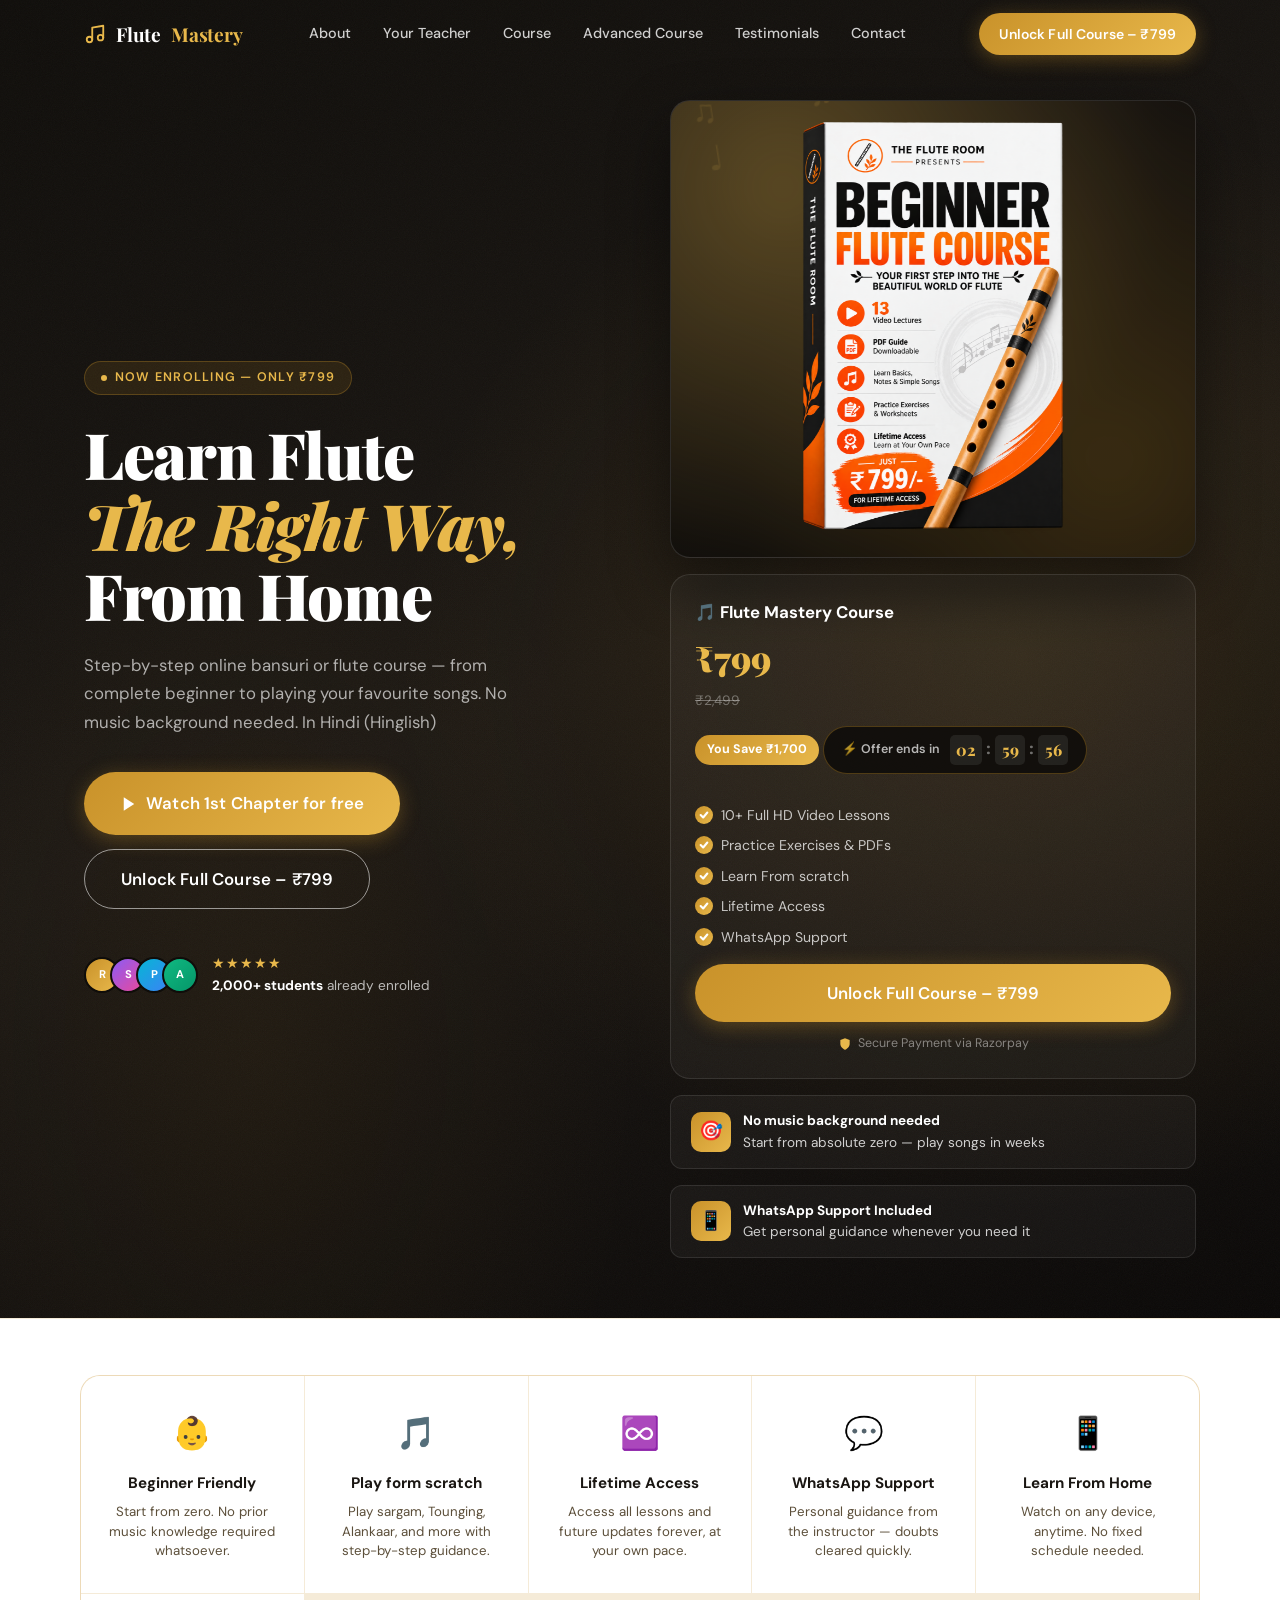
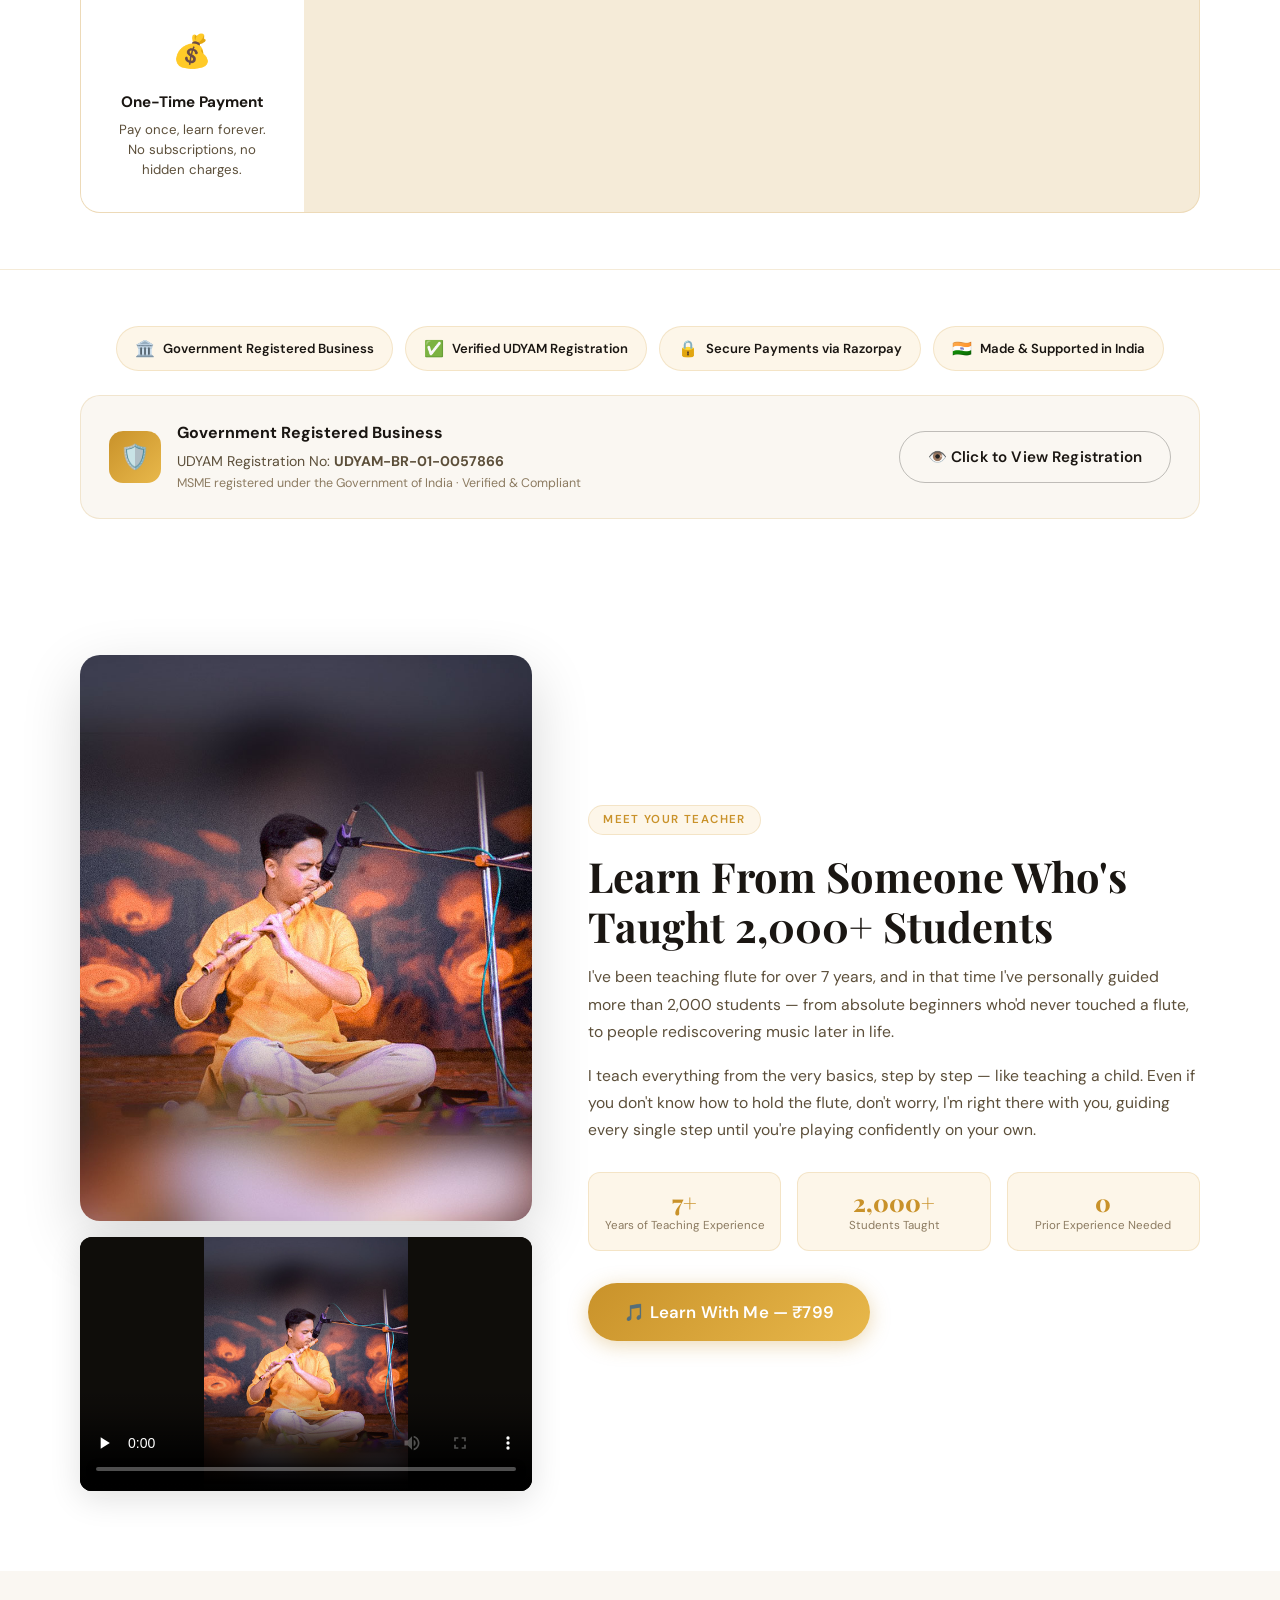
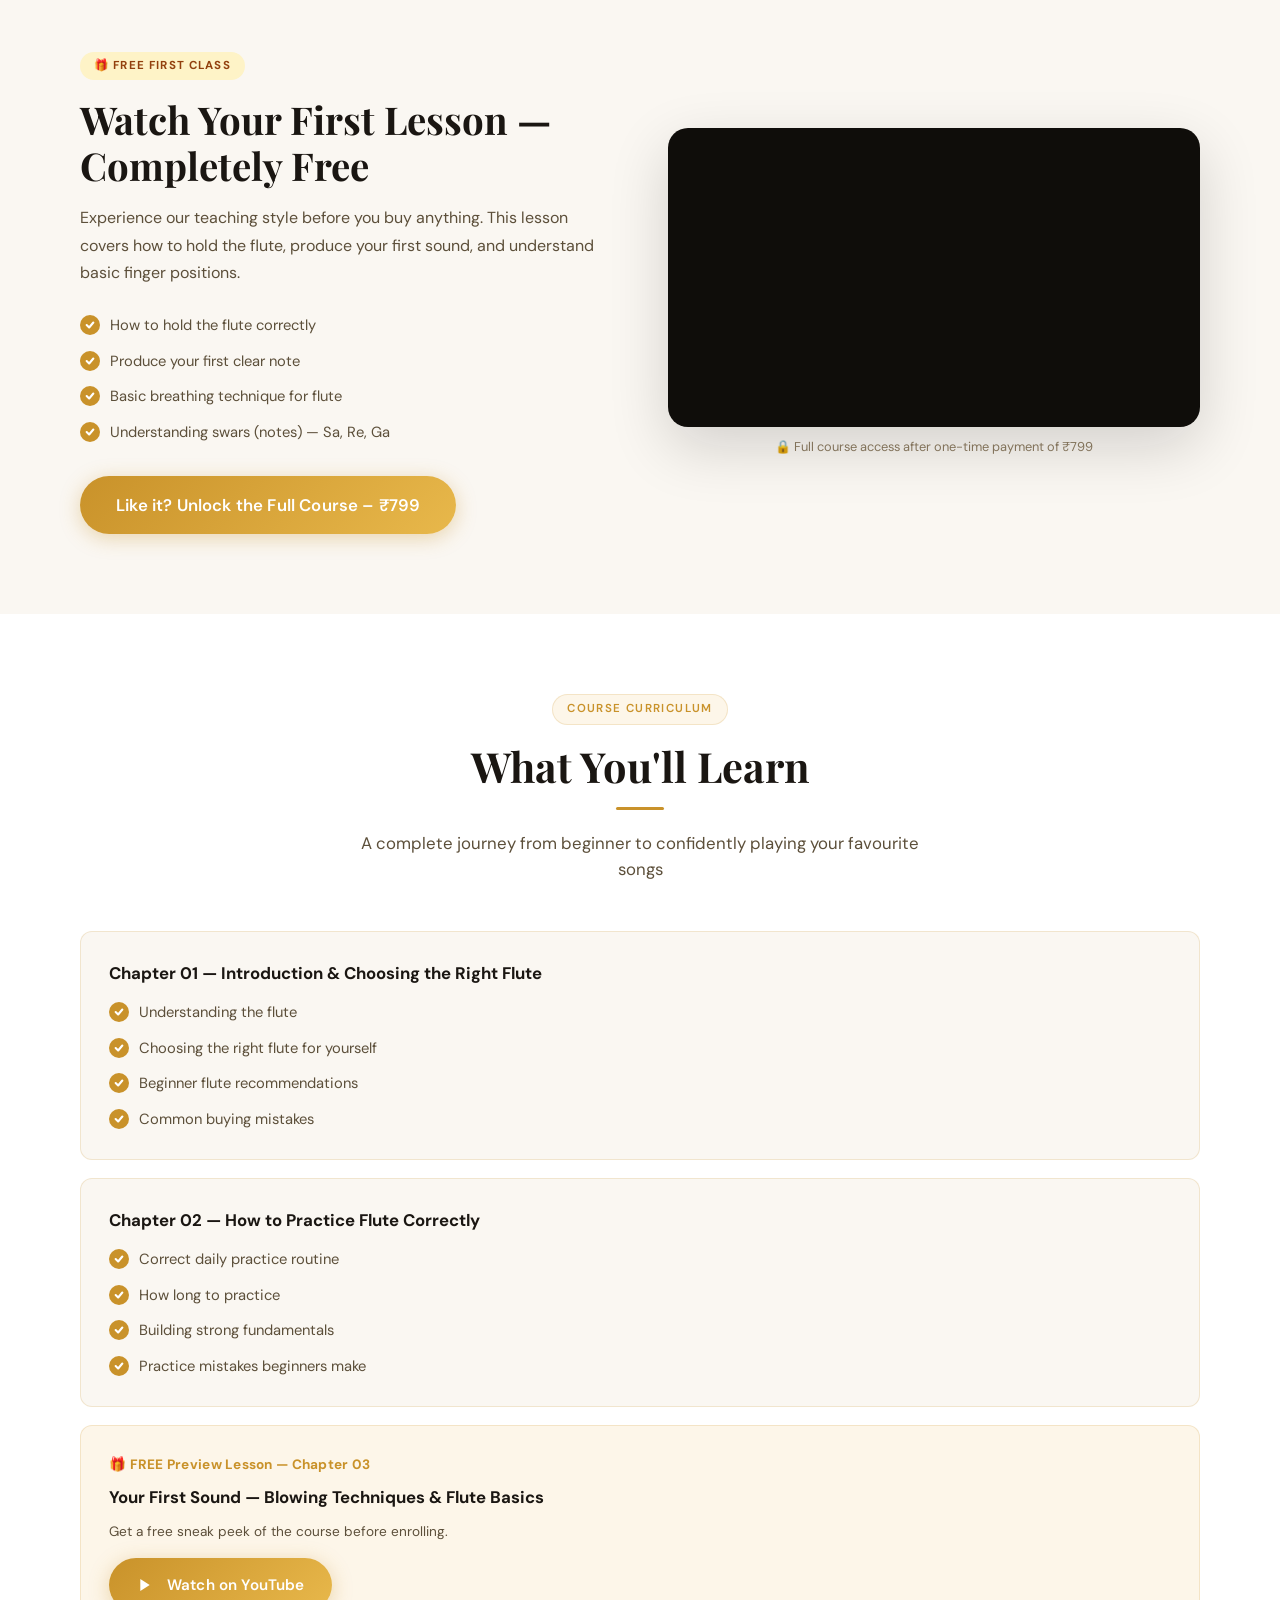
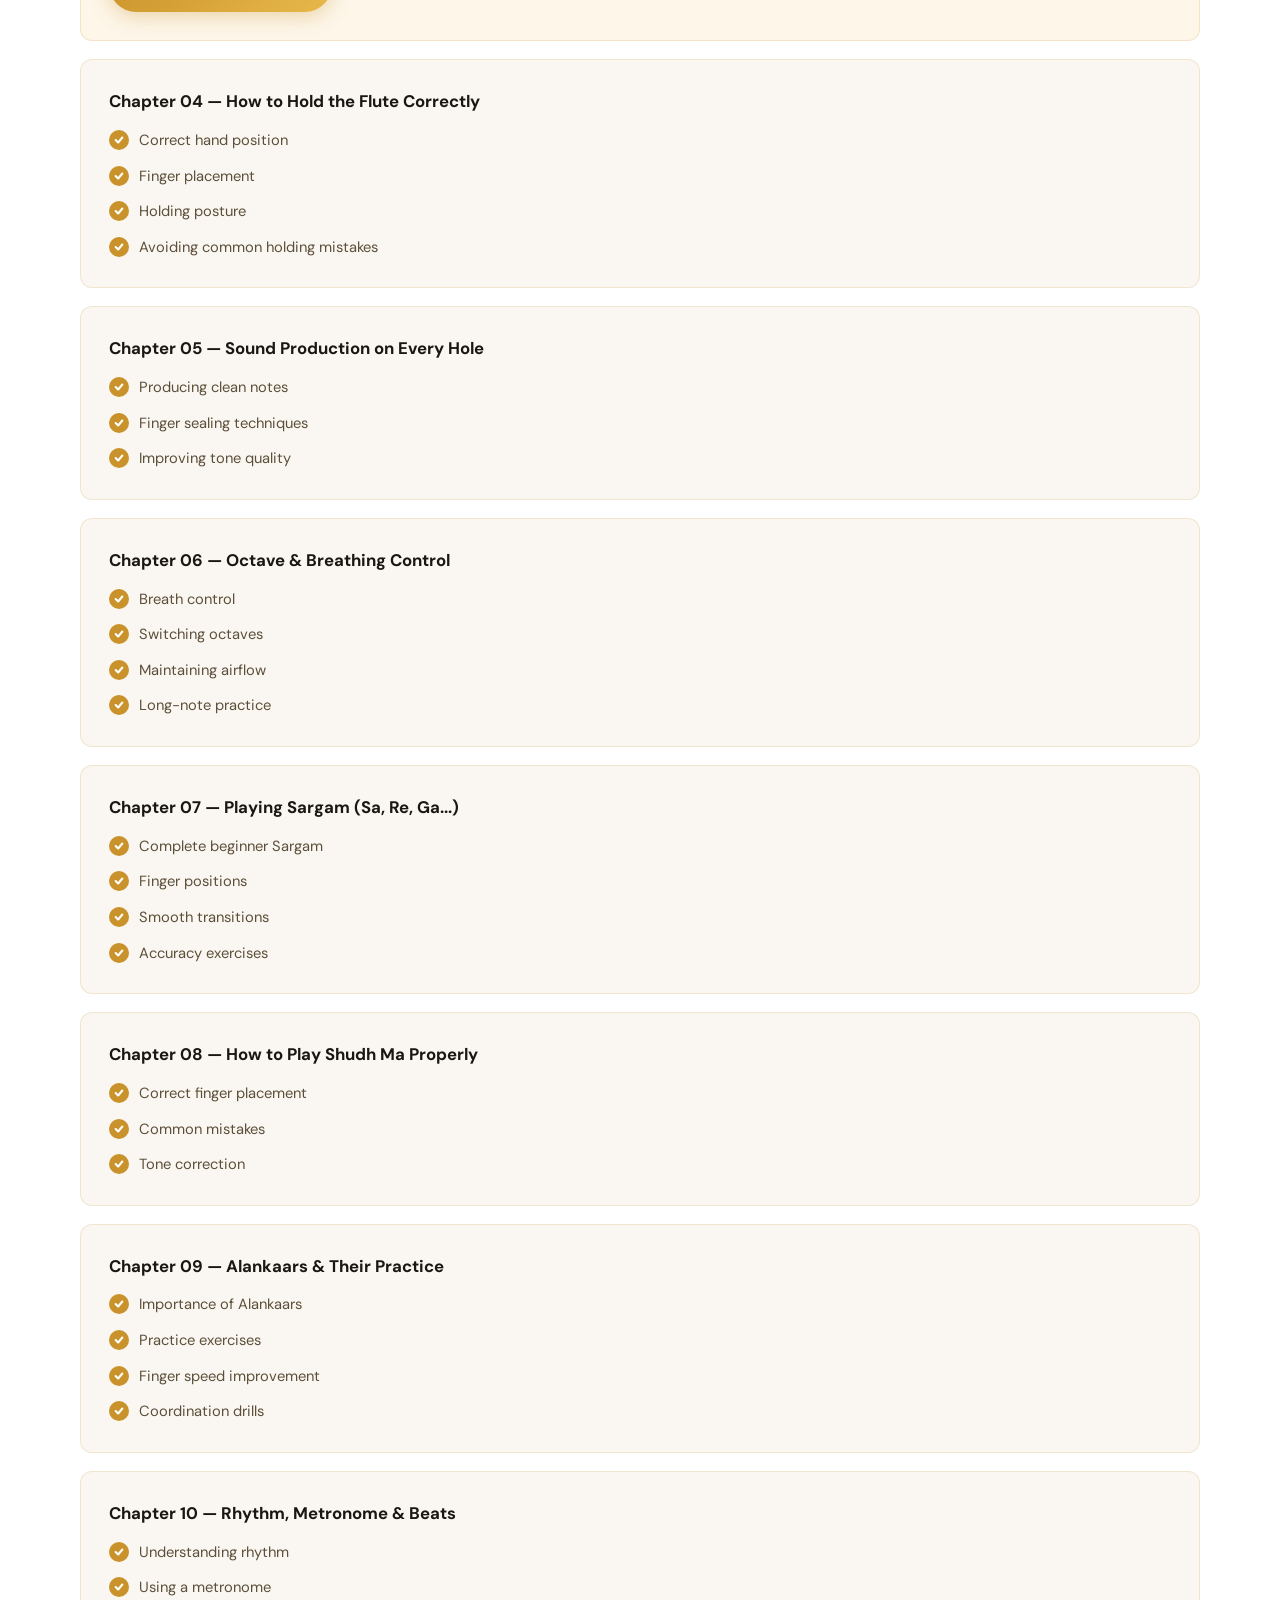
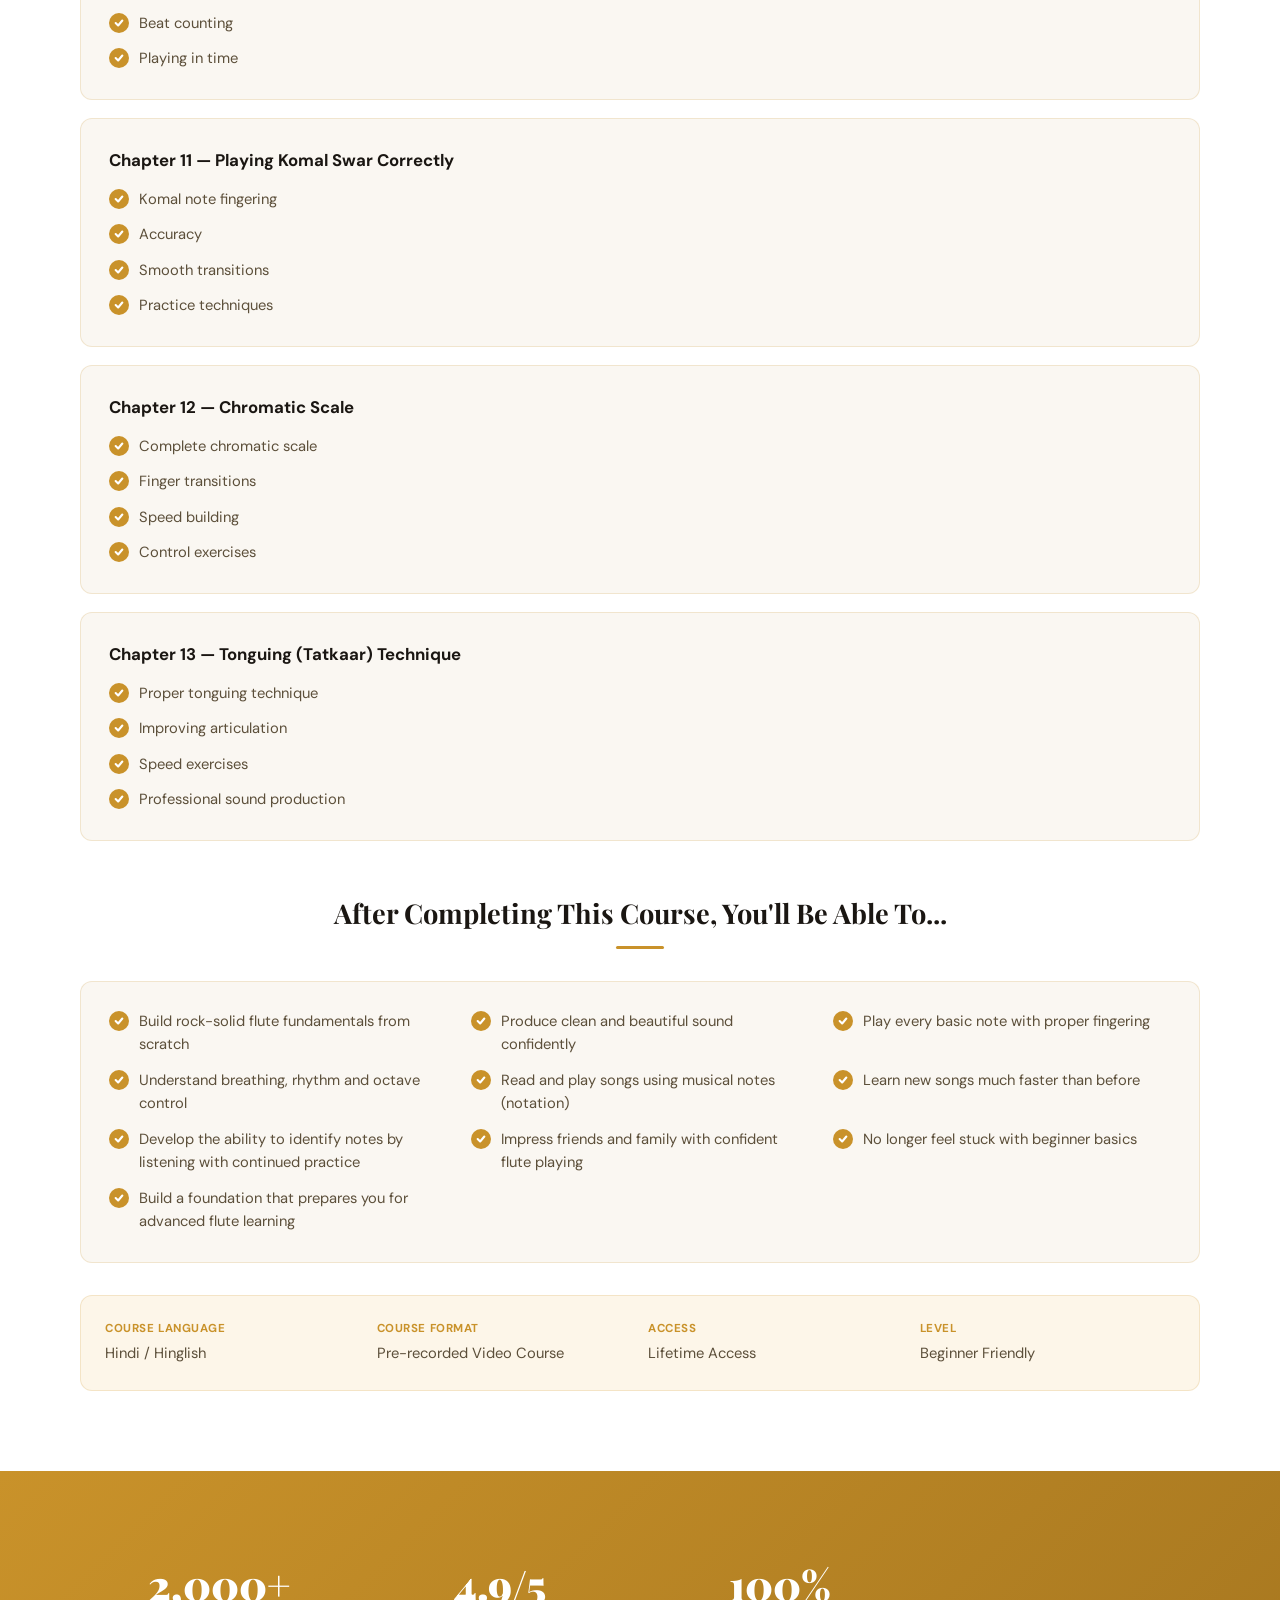
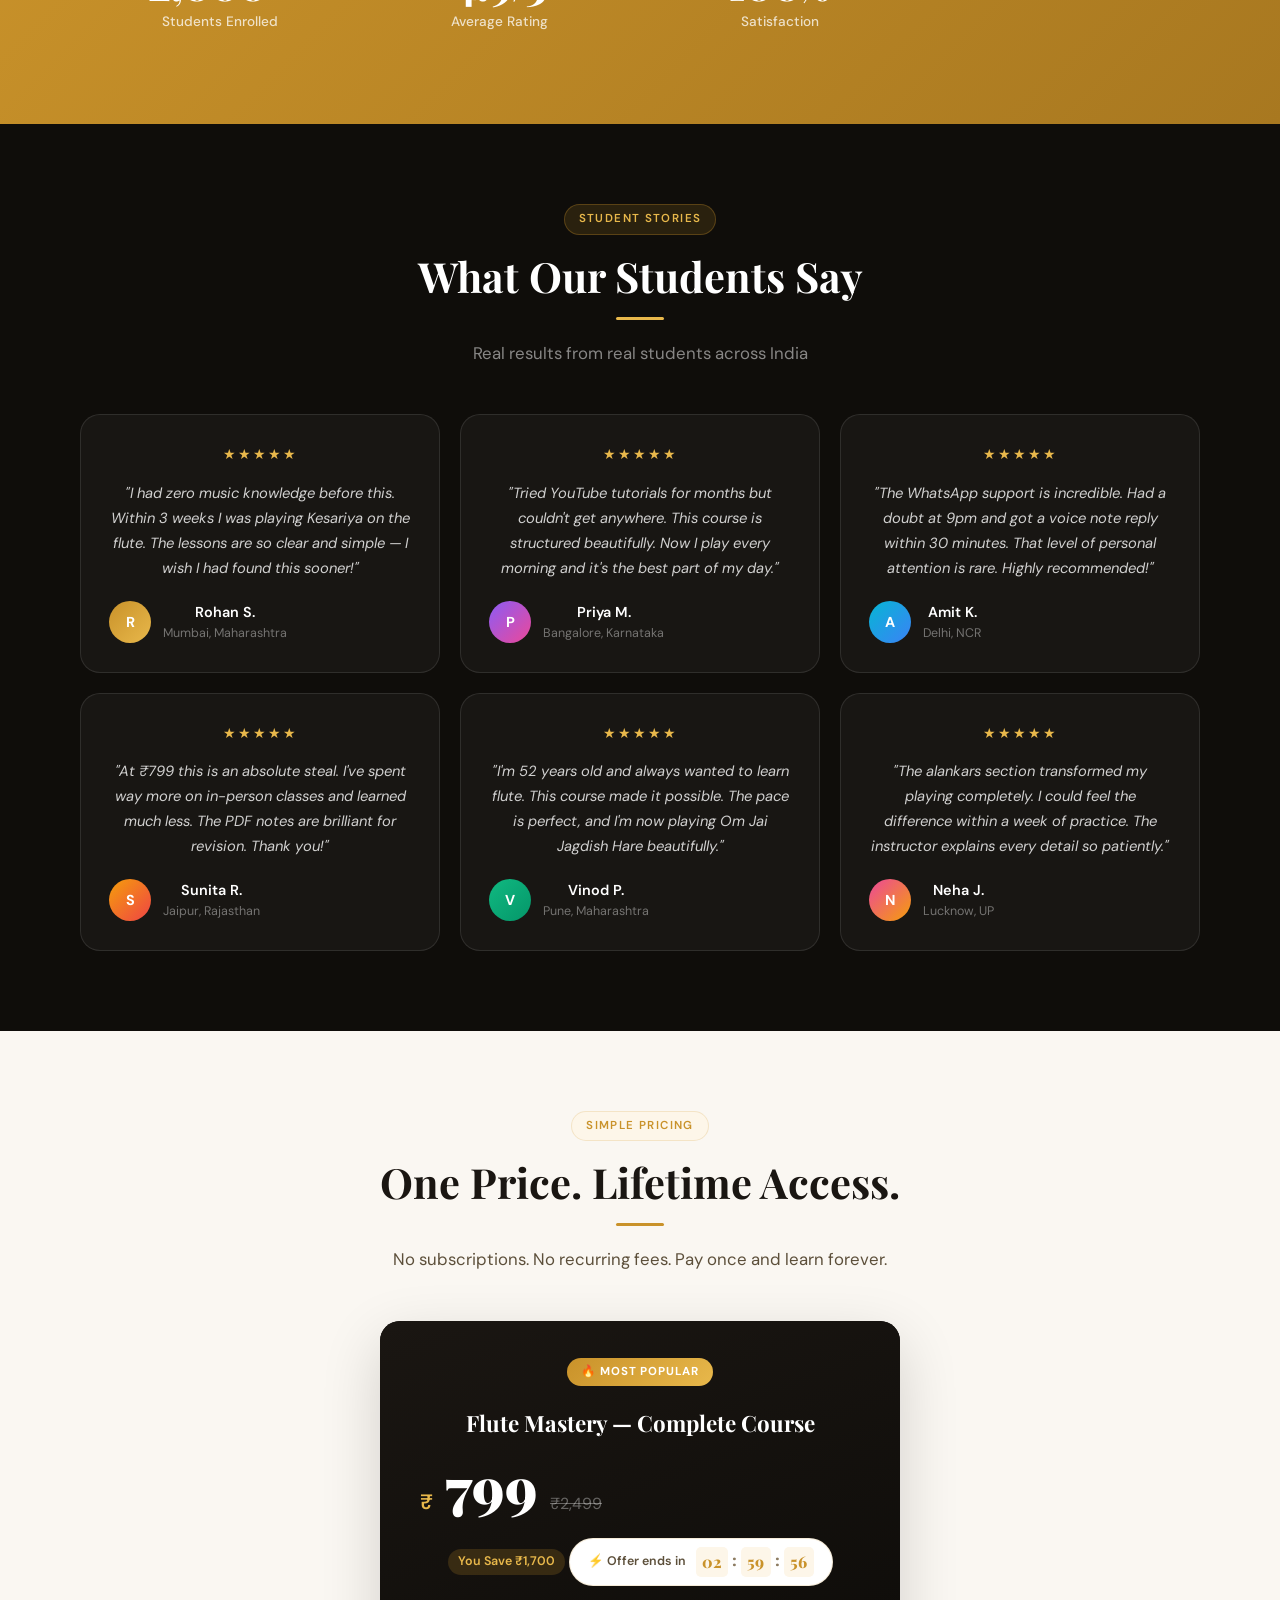
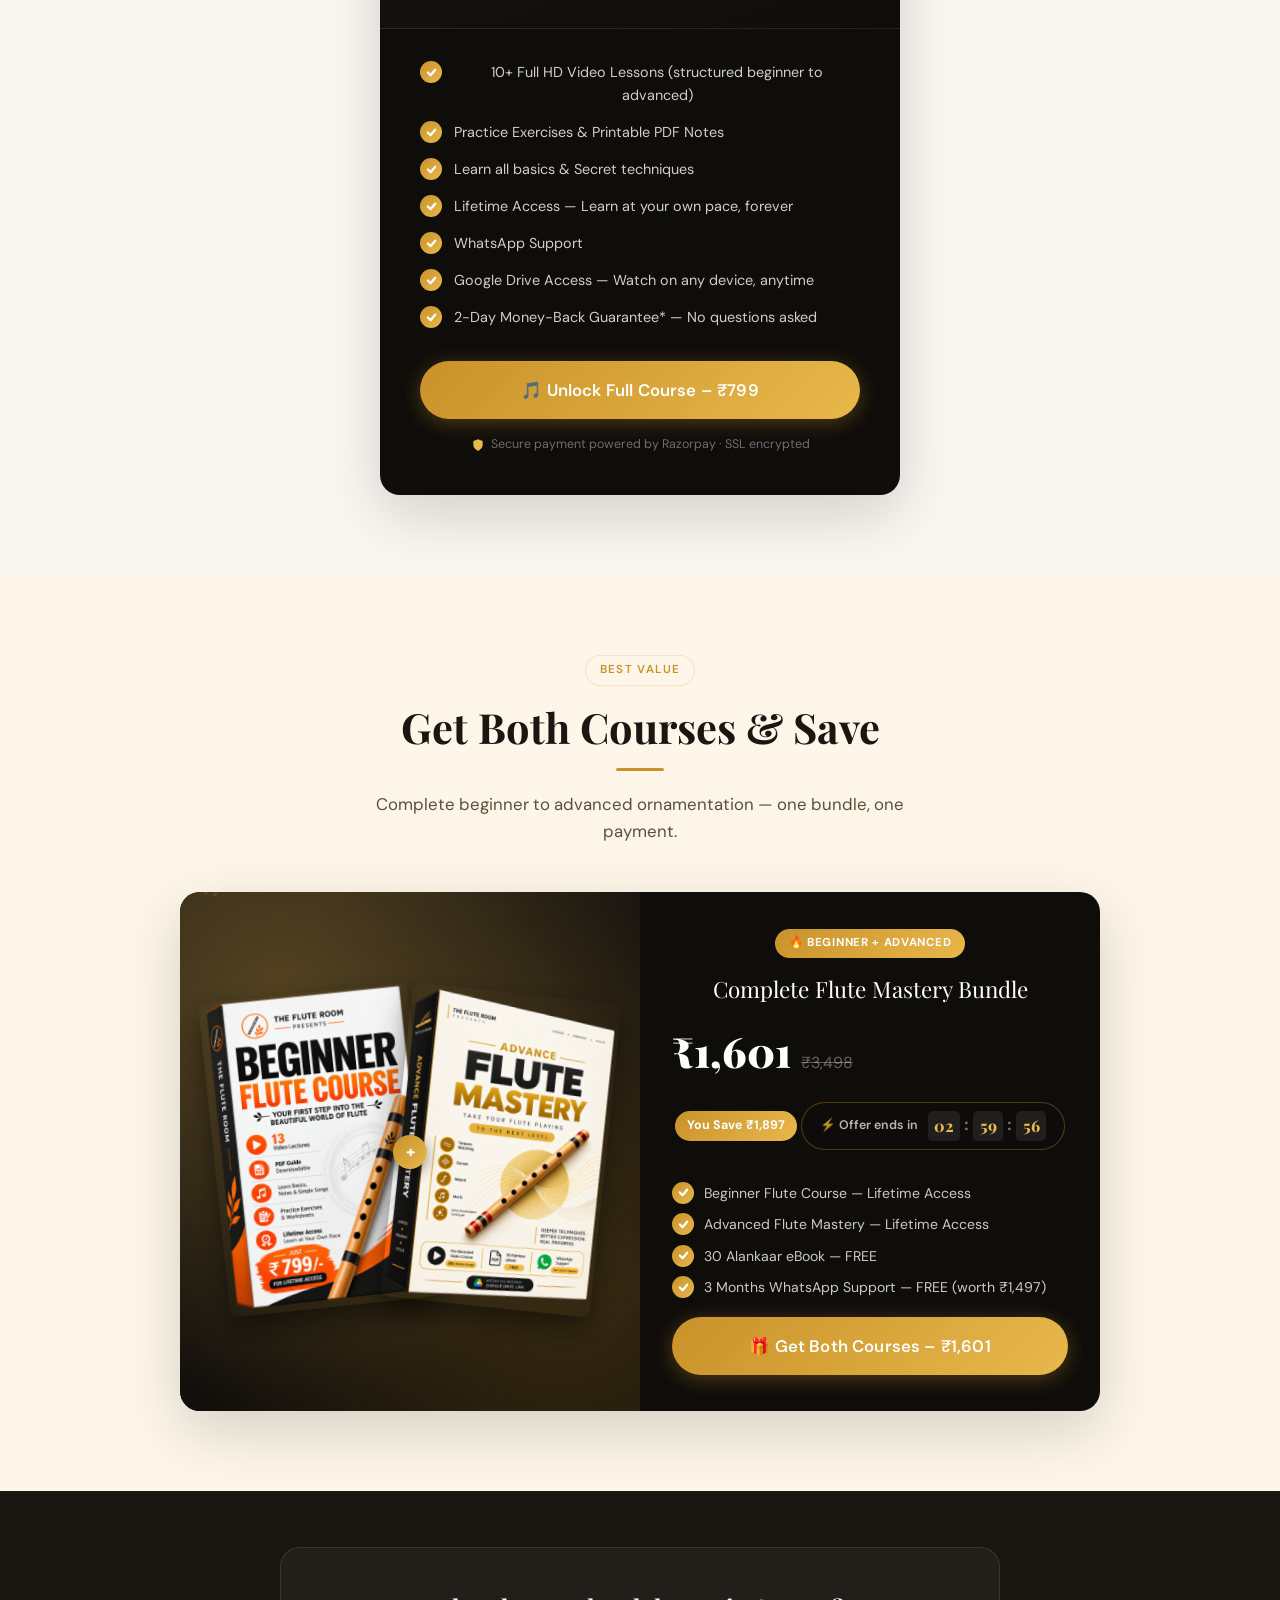
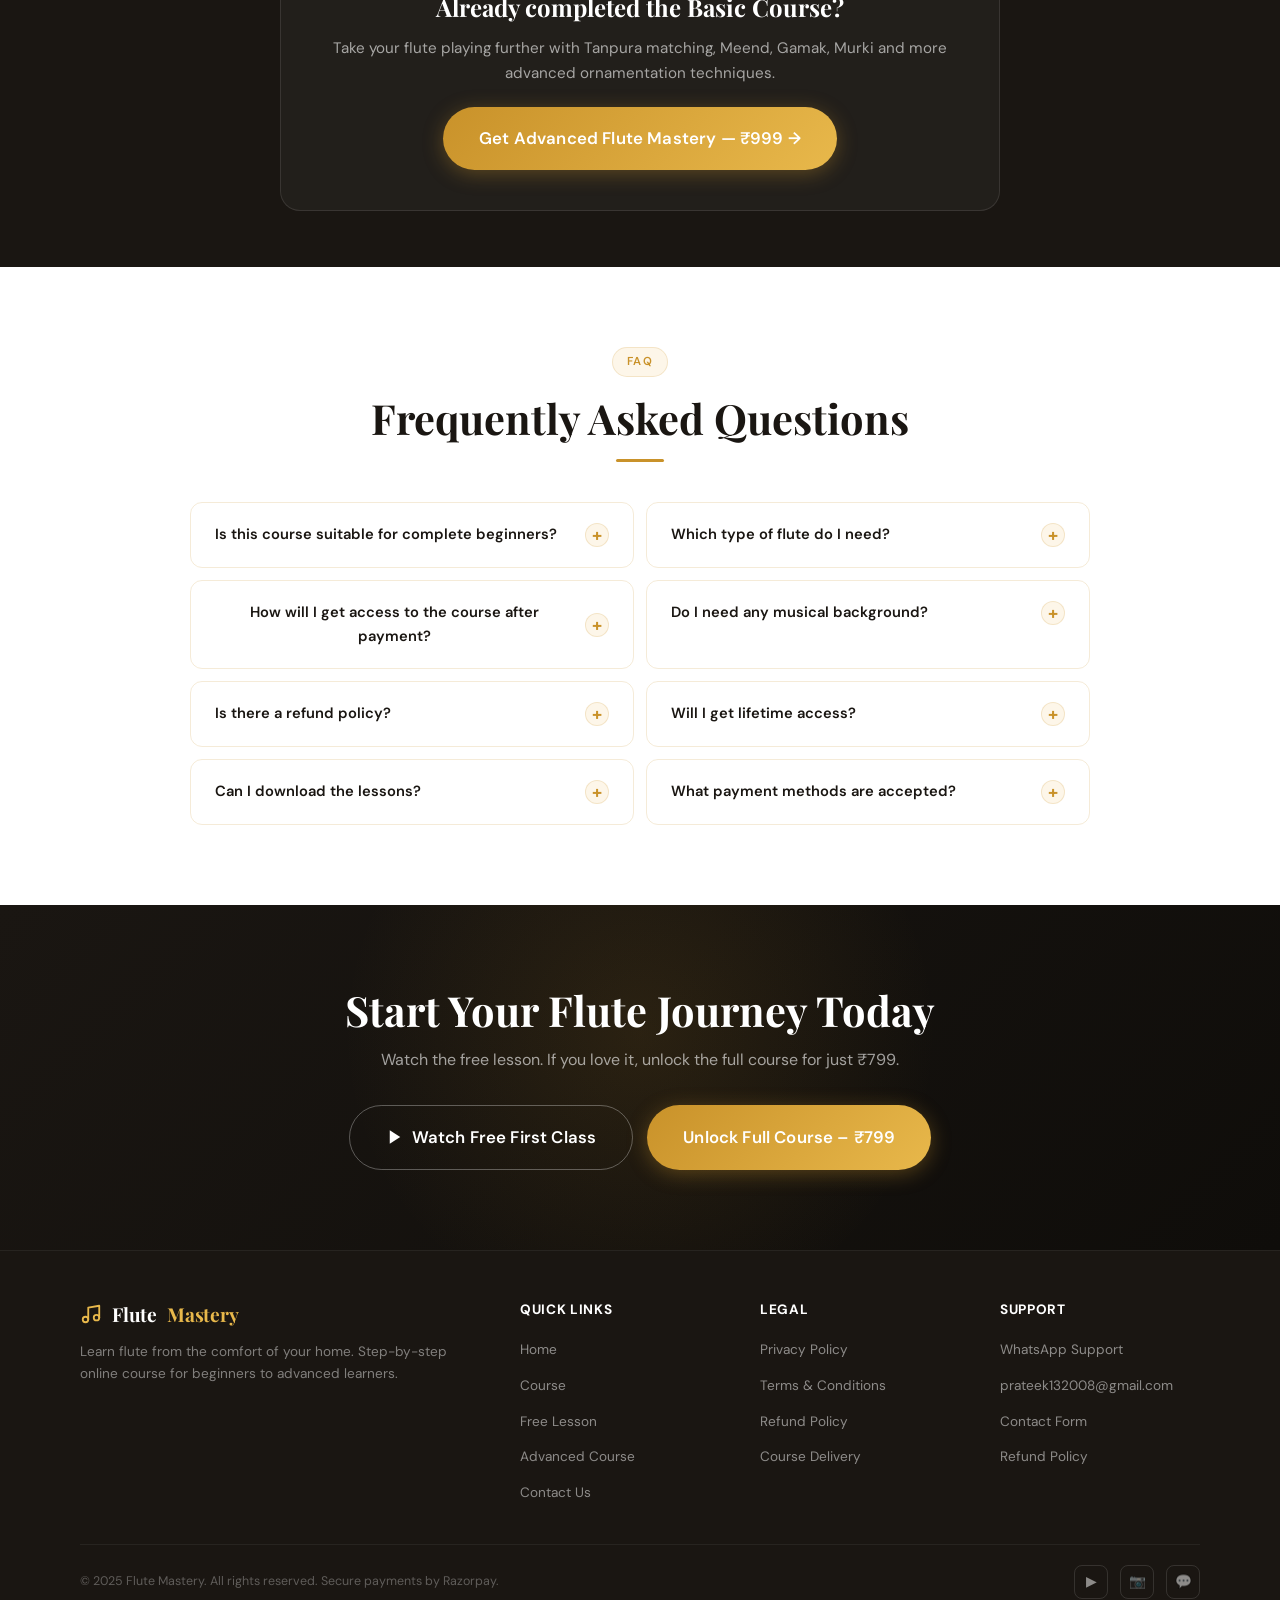
==== commit 30beb1db: "Add files via upload" ====
--- a/index.html
+++ b/index.html
@@ -144,6 +144,53 @@
   </div>
   <!-- ── END MODAL ─────────────────────────────────────────── -->
 
+  <!-- ── BUNDLE ENROLLMENT MODAL (new — separate from Beginner modal) ── -->
+  <div class="modal-overlay" id="enrollModalBundle" role="dialog" aria-modal="true" aria-labelledby="modalTitleBundle">
+    <div class="modal-box">
+      <button class="modal-close" onclick="closeProductModal('bundle')" aria-label="Close">✕</button>
+      <div class="modal-logo">
+        <svg width="20" height="20" viewBox="0 0 24 24" fill="none" stroke="currentColor" stroke-width="2" stroke-linecap="round" stroke-linejoin="round" aria-hidden="true"><path d="M9 18V5l12-2v13"/><circle cx="6" cy="18" r="3"/><circle cx="18" cy="16" r="3"/></svg>
+        Flute<span>Mastery</span>
+      </div>
+      <h2 class="modal-title" id="modalTitleBundle">Almost there! 🎁</h2>
+      <p class="modal-subtitle">Enter your details below to get instant access to both courses after payment.</p>
+      <form class="modal-form" id="enrollFormBundle" onsubmit="handleProductSubmit(event,'bundle')" novalidate>
+        <div class="form-group">
+          <label for="enrollNameBundle">Full Name <span style="color:#EF4444">*</span></label>
+          <input type="text" id="enrollNameBundle" name="name" required autocomplete="name" placeholder="e.g. Rahul Kumar" inputmode="text" />
+          <span class="field-error" id="enrollNameBundleError"></span>
+        </div>
+        <div class="form-group">
+          <label for="enrollEmailBundle">Email Address <span style="color:#EF4444">*</span></label>
+          <input type="email" id="enrollEmailBundle" name="email" required autocomplete="email" placeholder="rahul@gmail.com" inputmode="email" />
+          <span class="field-error" id="enrollEmailBundleError"></span>
+        </div>
+        <div class="form-group">
+          <label for="enrollWhatsappBundle">WhatsApp Number <span style="color:#EF4444">*</span></label>
+          <input type="tel" id="enrollWhatsappBundle" name="phone" required autocomplete="tel" placeholder="+91 98765 43210" inputmode="tel" />
+          <span class="field-error" id="enrollWhatsappBundleError"></span>
+        </div>
+        <div class="modal-price-row">
+          <span class="modal-price-label">Bundle Price</span>
+          <span>
+            <span class="modal-price-amount">₹1,601</span>
+            <span class="modal-price-orig">₹3,498</span>
+          </span>
+        </div>
+        <button type="submit" class="btn btn-primary btn-full btn-lg modal-submit" id="enrollSubmitBtnBundle">
+          <span class="btn-text">🔐 Proceed to Secure Payment</span>
+          <span class="btn-spinner"></span>
+        </button>
+        <p class="modal-status" id="modalStatusBundle"></p>
+        <div class="modal-trust">
+          <svg width="13" height="13" viewBox="0 0 24 24" fill="currentColor" aria-hidden="true"><path d="M12 22s8-4 8-10V5l-8-3-8 3v7c0 6 8 10 8 10z"/></svg>
+          Secure payment powered by Razorpay · SSL encrypted
+        </div>
+      </form>
+    </div>
+  </div>
+  <!-- ── END BUNDLE MODAL ──────────────────────────────────────── -->
+
   <!-- ── NAV ──────────────────────────────────────────────── -->
   <nav class="nav" id="mainNav" aria-label="Main navigation">
     <div class="nav-inner">
@@ -155,6 +202,7 @@
         <a href="#about">About</a>
         <a href="#teacher">Your Teacher</a>
         <a href="#course">Course</a>
+        <a href="advanced.html">Advanced Course</a>
         <a href="#testimonials">Testimonials</a>
         <a href="contact.html">Contact</a>
       </div>
@@ -168,6 +216,7 @@
       <a href="#teacher">Your Teacher</a>
       <a href="#course">Course</a>
       <a href="#free-lesson">Free Lesson</a>
+      <a href="advanced.html">Advanced Course</a>
       <a href="#testimonials">Testimonials</a>
       <a href="contact.html">Contact</a>
       <a href="#pricing" class="btn btn-primary" onclick="openEnrollmentModal();return false;">Unlock Full Course – ₹799</a>
@@ -216,34 +265,23 @@
       </div>
 
       <div class="hero-visual">
-        <div class="hero-video-wrapper" id="heroVideoWrapper">
-          <!--
-            HERO / INTRO VIDEO — completely independent from the
-            "Free Lecture" video further down the page.
-
-            IMPORTANT: this ID appears TWICE below — once right after
-            "/embed/" and once after "playlist=" (the playlist param is
-            what makes the video loop seamlessly instead of showing a
-            YouTube end-screen). When you change the Hero video, replace
-            BOTH occurrences with the SAME new video ID, or the loop
-            will silently break again.
-          -->
-          <iframe
-            id="heroVideoFrame"
-            src="https://www.youtube-nocookie.com/embed/AzY2lKqi5Cg?autoplay=1&mute=1&loop=1&playlist=AzY2lKqi5Cg&controls=1&modestbranding=1&rel=0&playsinline=1&enablejsapi=1"
-            title="Flute Mastery — Course Introduction"
-            allow="accelerometer; autoplay; clipboard-write; encrypted-media; gyroscope; picture-in-picture"
-            allowfullscreen
-            loading="eager">
-          </iframe>
-          <button type="button" class="hero-video-unmute" id="heroUnmuteBtn" onclick="toggleHeroMute()" aria-pressed="false">
-            🔇 Tap for sound
-          </button>
+        <div class="hero-cover-wrapper">
+          <!-- Cover image (replaces the old autoplay intro video) -->
+          <img src="Beginner_flute_course_cover.png" alt="Flute Mastery — Beginner Flute Course" loading="eager" width="700" height="900" />
         </div>
         <div class="hero-card" aria-hidden="true">
           <div class="hero-card-title">🎵 Flute Mastery Course</div>
           <div class="hero-card-price">₹799</div>
-          <div class="hero-card-orig">₹2,499 — 68% off</div>
+          <div class="hero-card-orig">₹2,499</div>
+          <span class="save-badge">You Save ₹1,700</span>
+          <div class="offer-timer" id="beginnerOfferTimer">
+            <span class="offer-timer-label">⚡ Offer ends in</span>
+            <span class="offer-timer-clock">
+              <span class="unit" data-unit="h">03</span><span class="sep">:</span>
+              <span class="unit" data-unit="m">00</span><span class="sep">:</span>
+              <span class="unit" data-unit="s">00</span>
+            </span>
+          </div>
           <ul class="hero-card-features">
             <li><span class="check"><svg viewBox="0 0 12 12" fill="none" stroke="currentColor" stroke-width="2.5" stroke-linecap="round" stroke-linejoin="round"><polyline points="2 6 5 9 10 3"/></svg></span> 10+ Full HD Video Lessons</li>
             <li><span class="check"><svg viewBox="0 0 12 12" fill="none" stroke="currentColor" stroke-width="2.5" stroke-linecap="round" stroke-linejoin="round"><polyline points="2 6 5 9 10 3"/></svg></span> Practice Exercises &amp; PDFs</li>
@@ -716,7 +754,15 @@
             <span class="pricing-price">799</span>
             <span class="pricing-orig">₹2,499</span>
           </div>
-          <span class="pricing-save">You save ₹1,700 (68% off)</span>
+          <span class="pricing-save">You Save ₹1,700</span>
+          <div class="offer-timer offer-timer-light" id="beginnerOfferTimerPricing">
+            <span class="offer-timer-label">⚡ Offer ends in</span>
+            <span class="offer-timer-clock">
+              <span class="unit" data-unit="h">03</span><span class="sep">:</span>
+              <span class="unit" data-unit="m">00</span><span class="sep">:</span>
+              <span class="unit" data-unit="s">00</span>
+            </span>
+          </div>
         </div>
         <div class="pricing-body">
           <ul class="pricing-features">
@@ -736,6 +782,60 @@
             <span style="color:rgba(255,255,255,0.4);font-size:0.78rem">Secure payment powered by Razorpay · SSL encrypted</span>
           </div>
         </div>
+      </div>
+    </div>
+  </section>
+
+  <!-- ── BUNDLE OFFER (Beginner + Advanced) ──────────────────── -->
+  <section class="bundle-section section" id="bundle">
+    <div class="container text-center">
+      <span class="tag">Best Value</span>
+      <h2 class="section-heading">Get Both Courses &amp; Save</h2>
+      <div class="section-divider" aria-hidden="true"></div>
+      <p class="section-subheading">Complete beginner to advanced ornamentation — one bundle, one payment.</p>
+      <div class="bundle-card" data-reveal>
+        <div class="bundle-covers">
+          <div class="float-wrap"><img src="Beginner_flute_course_cover.png" alt="Beginner Flute Course cover" /></div>
+          <span class="bundle-plus" aria-hidden="true">+</span>
+          <div class="float-wrap"><img src="Advance_flute_course_cover.png" alt="Advanced Flute Mastery cover" /></div>
+        </div>
+        <div class="bundle-content">
+          <span class="bundle-badge">🔥 Beginner + Advanced</span>
+          <div class="bundle-title">Complete Flute Mastery Bundle</div>
+          <div class="bundle-amount">
+            <span class="bundle-price">₹1,601</span>
+            <span class="bundle-orig">₹3,498</span>
+          </div>
+          <span class="save-badge">You Save ₹1,897</span>
+          <div class="offer-timer" id="bundleOfferTimer" style="margin-left:0">
+            <span class="offer-timer-label">⚡ Offer ends in</span>
+            <span class="offer-timer-clock">
+              <span class="unit" data-unit="h">03</span><span class="sep">:</span>
+              <span class="unit" data-unit="m">00</span><span class="sep">:</span>
+              <span class="unit" data-unit="s">00</span>
+            </span>
+          </div>
+          <ul class="bundle-features">
+            <li><span class="pf-check"><svg width="11" height="11" viewBox="0 0 12 12" fill="none" stroke="currentColor" stroke-width="2.5" stroke-linecap="round" stroke-linejoin="round" aria-hidden="true"><polyline points="2 6 5 9 10 3"/></svg></span>Beginner Flute Course — Lifetime Access</li>
+            <li><span class="pf-check"><svg width="11" height="11" viewBox="0 0 12 12" fill="none" stroke="currentColor" stroke-width="2.5" stroke-linecap="round" stroke-linejoin="round" aria-hidden="true"><polyline points="2 6 5 9 10 3"/></svg></span>Advanced Flute Mastery — Lifetime Access</li>
+            <li><span class="pf-check"><svg width="11" height="11" viewBox="0 0 12 12" fill="none" stroke="currentColor" stroke-width="2.5" stroke-linecap="round" stroke-linejoin="round" aria-hidden="true"><polyline points="2 6 5 9 10 3"/></svg></span>30 Alankaar eBook — FREE</li>
+            <li><span class="pf-check"><svg width="11" height="11" viewBox="0 0 12 12" fill="none" stroke="currentColor" stroke-width="2.5" stroke-linecap="round" stroke-linejoin="round" aria-hidden="true"><polyline points="2 6 5 9 10 3"/></svg></span>3 Months WhatsApp Support — FREE (worth ₹1,497)</li>
+          </ul>
+          <button class="btn btn-primary btn-full btn-lg" onclick="openProductModal('bundle')">
+            🎁 Get Both Courses – ₹1,601
+          </button>
+        </div>
+      </div>
+    </div>
+  </section>
+
+  <!-- ── CROSS-SELL: Beginner → Advanced ──────────────────────── -->
+  <section class="crosssell-section section-sm">
+    <div class="container">
+      <div class="crosssell-box" data-reveal>
+        <h3>Already completed the Basic Course?</h3>
+        <p>Take your flute playing further with Tanpura matching, Meend, Gamak, Murki and more advanced ornamentation techniques.</p>
+        <a href="advanced.html" class="btn btn-primary btn-lg">Get Advanced Flute Mastery — ₹999 →</a>
       </div>
     </div>
   </section>
@@ -842,6 +942,7 @@
             <li><a href="index.html">Home</a></li>
             <li><a href="#course">Course</a></li>
             <li><a href="#free-lesson">Free Lesson</a></li>
+            <li><a href="advanced.html">Advanced Course</a></li>
             <li><a href="contact.html">Contact Us</a></li>
           </ul>
         </div>
@@ -877,4 +978,4 @@
 
   <script src="script.js"></script>
 </body>
-</html>
+</html>
--- a/style.css
+++ b/style.css
@@ -1308,4 +1308,403 @@
 @media (max-width: 500px) {
   .modal-box { padding: 32px 22px; }
   .modal-title { font-size: 1.3rem; }
-}+}
+/* ============================================================
+   ADDED — Advanced Course + Bundle Offer + Countdown Timers
+   Appended only. No existing rule above this line was modified.
+   ============================================================ */
+
+/* ── Hero Cover Image (replaces hero intro video) ─────────── */
+.hero-cover-wrapper {
+  position: relative;
+  border-radius: var(--radius-lg);
+  overflow: hidden;
+  background: linear-gradient(160deg, #1A1612 0%, #0F0D0A 100%);
+  border: 1px solid rgba(255,255,255,0.12);
+  box-shadow: 0 24px 60px rgba(0,0,0,0.45);
+  display: flex;
+  align-items: center;
+  justify-content: center;
+  padding: 18px;
+}
+/* Premium decorative layer — soft gold glow + faint music notes.
+   Strictly clipped by the wrapper's own overflow:hidden above. */
+.hero-cover-wrapper::before {
+  content: '';
+  position: absolute;
+  inset: -15%;
+  background:
+    radial-gradient(circle at 28% 26%, rgba(232,184,75,0.32), transparent 58%),
+    radial-gradient(circle at 76% 72%, rgba(201,146,42,0.22), transparent 55%);
+  filter: blur(18px);
+  z-index: 0;
+  pointer-events: none;
+}
+.hero-cover-wrapper::after {
+  content: '♪  ♫  ♬  ♩  ♪  ♫  ♬  ♩';
+  position: absolute;
+  inset: -10% -10%;
+  font-size: 2.1rem;
+  line-height: 3rem;
+  letter-spacing: 1.6rem;
+  color: rgba(232,184,75,0.12);
+  white-space: pre-wrap;
+  transform: rotate(-9deg);
+  z-index: 0;
+  pointer-events: none;
+}
+.hero-cover-wrapper .float-wrap {
+  position: relative;
+  z-index: 1;
+  width: 100%;
+  display: flex;
+  align-items: center;
+  justify-content: center;
+}
+.hero-cover-wrapper img {
+  width: 100%;
+  height: auto;
+  max-height: 420px;
+  object-fit: contain;
+  display: block;
+  position: relative;
+  animation: floatY 4.6s ease-in-out infinite;
+  will-change: transform;
+}
+@media (max-width: 900px) {
+  .hero-cover-wrapper img { max-height: 320px; }
+}
+@keyframes floatY {
+  0%, 100% { transform: translateY(0); }
+  50%      { transform: translateY(-9px); }
+}
+@media (prefers-reduced-motion: reduce) {
+  .hero-cover-wrapper img, .bundle-covers img { animation: none; }
+}
+
+/* ── Save Badge (replaces "68% off" style callouts) ─────────── */
+.save-badge {
+  display: inline-flex;
+  align-items: center;
+  gap: 6px;
+  background: linear-gradient(135deg, var(--gold) 0%, var(--gold-light) 100%);
+  color: var(--white);
+  font-size: 0.78rem;
+  font-weight: 700;
+  padding: 5px 12px;
+  border-radius: 100px;
+  margin-top: 6px;
+}
+.save-badge-dark {
+  background: rgba(201,146,42,0.16);
+  color: var(--gold);
+}
+
+/* ── Rotating Countdown Timer ───────────────────────────────── */
+.offer-timer {
+  display: inline-flex;
+  align-items: center;
+  gap: 10px;
+  background: rgba(15,13,10,0.9);
+  border: 1px solid rgba(201,146,42,0.35);
+  border-radius: 100px;
+  padding: 8px 18px;
+  margin: 14px 0;
+  flex-wrap: wrap;
+  justify-content: center;
+}
+.offer-timer-label {
+  color: rgba(255,255,255,0.7);
+  font-size: 0.78rem;
+  font-weight: 600;
+  white-space: nowrap;
+}
+.offer-timer-clock {
+  display: flex;
+  gap: 4px;
+  font-family: var(--font-head);
+  font-weight: 800;
+  font-size: 1rem;
+  color: var(--gold-light);
+}
+.offer-timer-clock span.unit {
+  background: rgba(255,255,255,0.08);
+  border-radius: 5px;
+  padding: 2px 6px;
+  min-width: 30px;
+  text-align: center;
+}
+.offer-timer-clock span.sep { color: rgba(255,255,255,0.4); }
+
+/* Light variant for use on light/cream backgrounds (e.g. inside pricing section) */
+.offer-timer.offer-timer-light {
+  background: var(--white);
+  border: 1px solid var(--border);
+}
+.offer-timer.offer-timer-light .offer-timer-label { color: var(--text-2); }
+.offer-timer.offer-timer-light .offer-timer-clock span.unit { background: var(--gold-pale); color: var(--gold); }
+.offer-timer.offer-timer-light .offer-timer-clock span.sep { color: var(--text-3); }
+
+/* ── Cross-sell CTA (Beginner ↔ Advanced) ───────────────────── */
+.crosssell-section { background: var(--dark-2); }
+.crosssell-box {
+  max-width: 720px;
+  margin: 0 auto;
+  text-align: center;
+  background: rgba(255,255,255,0.04);
+  border: 1px solid rgba(255,255,255,0.1);
+  border-radius: var(--radius-lg);
+  padding: 40px 32px;
+}
+.crosssell-box h3 {
+  font-family: var(--font-head);
+  color: var(--white);
+  font-size: 1.5rem;
+  margin-bottom: 10px;
+}
+.crosssell-box p {
+  color: rgba(255,255,255,0.6);
+  font-size: 0.95rem;
+  margin-bottom: 22px;
+}
+
+/* ── Bundle Offer Section ─────────────────────────────────── */
+.bundle-section { background: var(--gold-pale); }
+.bundle-card {
+  max-width: 920px;
+  margin: 0 auto;
+  background: var(--dark);
+  border-radius: var(--radius-lg);
+  overflow: hidden;
+  box-shadow: var(--shadow-lg);
+  display: grid;
+  grid-template-columns: 1fr 1fr;
+}
+.bundle-covers {
+  position: relative;
+  display: flex;
+  align-items: center;
+  justify-content: center;
+  gap: 0;
+  padding: 28px 20px;
+  background: linear-gradient(160deg, #1A1612 0%, #0F0D0A 100%);
+  overflow: hidden;
+}
+/* Premium decorative layer — soft gold glow + faint music notes.
+   Strictly clipped by .bundle-covers' own overflow:hidden above. */
+.bundle-covers::before {
+  content: '';
+  position: absolute;
+  inset: -20%;
+  background:
+    radial-gradient(circle at 30% 30%, rgba(232,184,75,0.30), transparent 58%),
+    radial-gradient(circle at 74% 68%, rgba(201,146,42,0.22), transparent 55%);
+  filter: blur(18px);
+  z-index: 0;
+  pointer-events: none;
+}
+.bundle-covers::after {
+  content: '♪  ♫  ♬  ♩  ♪  ♫';
+  position: absolute;
+  inset: -10%;
+  font-size: 1.8rem;
+  line-height: 2.6rem;
+  letter-spacing: 1.4rem;
+  color: rgba(232,184,75,0.12);
+  white-space: pre-wrap;
+  transform: rotate(-8deg);
+  z-index: 0;
+  pointer-events: none;
+}
+.bundle-covers .float-wrap { position: relative; z-index: 1; width: 62%; }
+.bundle-covers .float-wrap:first-child { transform: rotate(-6deg) translateX(14px); }
+.bundle-covers .float-wrap:last-child  { transform: rotate(6deg) translateX(-14px); }
+.bundle-covers .float-wrap:last-child img { animation-delay: -2.3s; }
+.bundle-covers img {
+  width: 100%;
+  border-radius: 8px;
+  box-shadow: 0 12px 30px rgba(0,0,0,0.5);
+  display: block;
+  animation: floatY 4.6s ease-in-out infinite;
+  will-change: transform;
+}
+.bundle-plus {
+  position: absolute;
+  top: 50%; left: 50%;
+  transform: translate(-50%, -50%);
+  width: 34px; height: 34px;
+  background: linear-gradient(135deg, var(--gold) 0%, var(--gold-light) 100%);
+  color: var(--white);
+  border-radius: 50%;
+  display: flex; align-items: center; justify-content: center;
+  font-weight: 900;
+  font-size: 1rem;
+  z-index: 2;
+  box-shadow: 0 4px 14px rgba(0,0,0,0.4);
+}
+.bundle-content { padding: 36px 32px; }
+.bundle-badge {
+  display: inline-block;
+  background: linear-gradient(135deg, var(--gold) 0%, var(--gold-light) 100%);
+  color: var(--white);
+  font-size: 0.72rem;
+  font-weight: 700;
+  letter-spacing: 0.06em;
+  text-transform: uppercase;
+  padding: 5px 14px;
+  border-radius: 100px;
+  margin-bottom: 14px;
+}
+.bundle-title {
+  font-family: var(--font-head);
+  color: var(--white);
+  font-size: 1.4rem;
+  margin-bottom: 10px;
+}
+.bundle-amount { display: flex; align-items: baseline; gap: 10px; margin-bottom: 4px; }
+.bundle-price { font-family: var(--font-head); font-size: 2.6rem; font-weight: 900; color: var(--white); }
+.bundle-orig { color: rgba(255,255,255,0.35); text-decoration: line-through; font-size: 1rem; }
+.bundle-features { margin: 18px 0; display: flex; flex-direction: column; gap: 9px; }
+.bundle-features li { display: flex; gap: 10px; align-items: flex-start; color: rgba(255,255,255,0.78); font-size: 0.88rem; }
+@media (max-width: 800px) {
+  .bundle-card { grid-template-columns: 1fr; }
+  .bundle-covers { padding: 32px 20px; }
+}
+
+/* ── Advanced Page: Curriculum list with FREE / BONUS tags ─── */
+.adv-chapter-list { display: flex; flex-direction: column; gap: 10px; max-width: 720px; margin: 0 auto; text-align: left; }
+.adv-chapter {
+  display: flex; align-items: center; justify-content: space-between; gap: 12px;
+  padding: 16px 22px; border: 1px solid var(--border); border-radius: var(--radius);
+  background: var(--white); transition: var(--transition);
+}
+.adv-chapter:hover { border-color: var(--gold); box-shadow: var(--shadow-sm); }
+.adv-chapter-name { font-weight: 600; color: var(--text); font-size: 0.95rem; }
+.adv-chapter-tag {
+  font-size: 0.7rem; font-weight: 700; letter-spacing: 0.04em; text-transform: uppercase;
+  padding: 3px 10px; border-radius: 100px; white-space: nowrap;
+}
+.adv-chapter-tag.free  { background: rgba(34,197,94,0.14); color: #16A34A; }
+.adv-chapter-tag.bonus { background: rgba(201,146,42,0.16); color: var(--gold); }
+
+/* ── Success Page — glowing "didn't receive" notice ─────────── */
+.glow-notice {
+  border: 1px solid rgba(201,146,42,0.55);
+  background: rgba(201,146,42,0.08);
+  border-radius: var(--radius);
+  padding: 18px 20px;
+  margin: 20px 0;
+  text-align: left;
+  animation: glowPulse 2.4s ease-in-out infinite;
+}
+.glow-notice strong { color: var(--gold-light); display: block; margin-bottom: 4px; }
+.glow-notice p { color: rgba(255,255,255,0.7); font-size: 0.85rem; margin: 0; }
+@keyframes glowPulse {
+  0%, 100% { box-shadow: 0 0 0 rgba(201,146,42,0); }
+  50%      { box-shadow: 0 0 18px rgba(201,146,42,0.45); }
+}
+
+/* ============================================================
+   ADDED (v2) — WhatsApp Support Flow + eBook Bonus Offer +
+   Course Outcomes section (Advanced page). Append-only.
+   ============================================================ */
+
+/* ── eBook owners: 1+1 month WhatsApp bonus — highlight banner ── */
+.ebook-offer-banner {
+  max-width: 760px;
+  margin: 0 auto 36px;
+  display: flex;
+  align-items: center;
+  gap: 16px;
+  background: linear-gradient(135deg, rgba(201,146,42,0.14) 0%, rgba(232,184,75,0.08) 100%);
+  border: 1px solid rgba(201,146,42,0.4);
+  border-radius: var(--radius-lg);
+  padding: 18px 24px;
+  text-align: left;
+  animation: glowPulse 2.8s ease-in-out infinite;
+}
+.ebook-offer-icon {
+  flex-shrink: 0;
+  width: 46px; height: 46px;
+  border-radius: 50%;
+  background: linear-gradient(135deg, var(--gold) 0%, var(--gold-light) 100%);
+  display: flex; align-items: center; justify-content: center;
+  font-size: 1.3rem;
+}
+.ebook-offer-banner strong { color: var(--gold); display: block; font-size: 0.95rem; margin-bottom: 3px; }
+.ebook-offer-banner p { color: var(--text-2); font-size: 0.86rem; margin: 0; line-height: 1.5; }
+.ebook-offer-banner .eob-value { color: var(--gold); font-weight: 700; }
+
+/* Dark-background variant (used on hero/pricing dark sections) */
+.ebook-offer-banner.dark {
+  background: rgba(201,146,42,0.1);
+  border-color: rgba(201,146,42,0.35);
+}
+.ebook-offer-banner.dark strong { color: var(--gold-light); }
+.ebook-offer-banner.dark p { color: rgba(255,255,255,0.68); }
+.ebook-offer-banner.dark .eob-value { color: var(--gold-light); }
+
+/* ── WhatsApp Support — 4-step "how it works" flow ─────────── */
+.wa-flow {
+  display: flex;
+  align-items: stretch;
+  justify-content: center;
+  gap: 8px;
+  max-width: 980px;
+  margin: 36px auto 0;
+  flex-wrap: wrap;
+}
+.wa-step {
+  flex: 1 1 190px;
+  min-width: 160px;
+  background: var(--white);
+  border: 1px solid var(--border);
+  border-radius: var(--radius);
+  padding: 22px 16px;
+  text-align: center;
+  transition: var(--transition);
+}
+.wa-step:hover { border-color: var(--gold); box-shadow: var(--shadow-sm); transform: translateY(-2px); }
+.wa-step-icon {
+  width: 44px; height: 44px;
+  margin: 0 auto 12px;
+  border-radius: 50%;
+  background: var(--gold-pale);
+  display: flex; align-items: center; justify-content: center;
+  font-size: 1.3rem;
+}
+.wa-step-num {
+  font-size: 0.68rem;
+  font-weight: 800;
+  letter-spacing: 0.06em;
+  color: var(--gold);
+  text-transform: uppercase;
+  margin-bottom: 6px;
+}
+.wa-step-title { font-weight: 700; font-size: 0.92rem; color: var(--text); margin-bottom: 6px; }
+.wa-step-desc { font-size: 0.8rem; color: var(--text-2); line-height: 1.5; }
+.wa-arrow {
+  display: flex;
+  align-items: center;
+  justify-content: center;
+  color: var(--gold);
+  font-size: 1.4rem;
+  flex: 0 0 auto;
+  opacity: 0.6;
+}
+@media (max-width: 780px) {
+  .wa-flow { flex-direction: column; align-items: stretch; }
+  .wa-arrow { transform: rotate(90deg); margin: -6px 0; }
+}
+
+/* ── Course Outcomes / "What You'll Achieve" ornament grid ──── */
+.outcome-item .feature-icon { background: var(--gold-pale); }
+.outcome-intro, .outcome-outro {
+  max-width: 760px;
+  margin: 0 auto 28px;
+  color: var(--text-2);
+  font-size: 0.95rem;
+  line-height: 1.7;
+  text-align: left;
+}
+.outcome-outro { margin: 32px auto 0; }
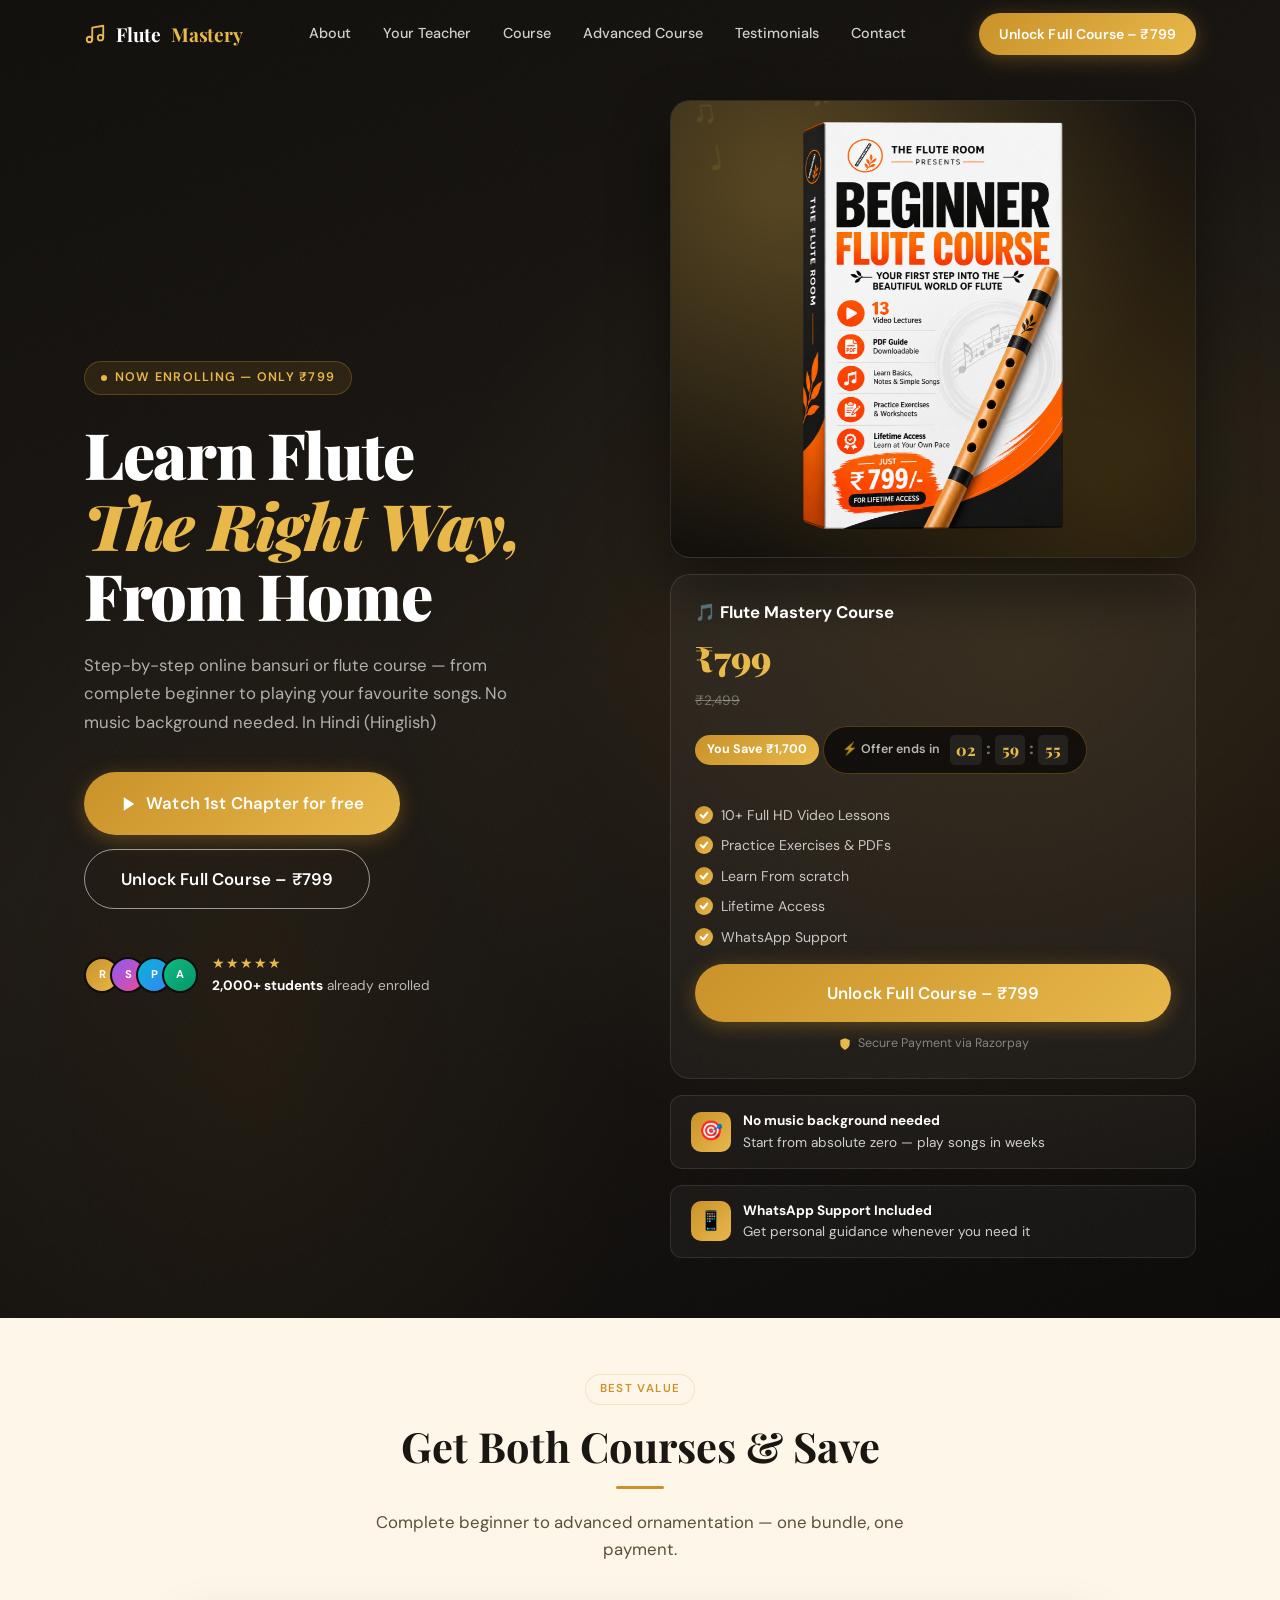
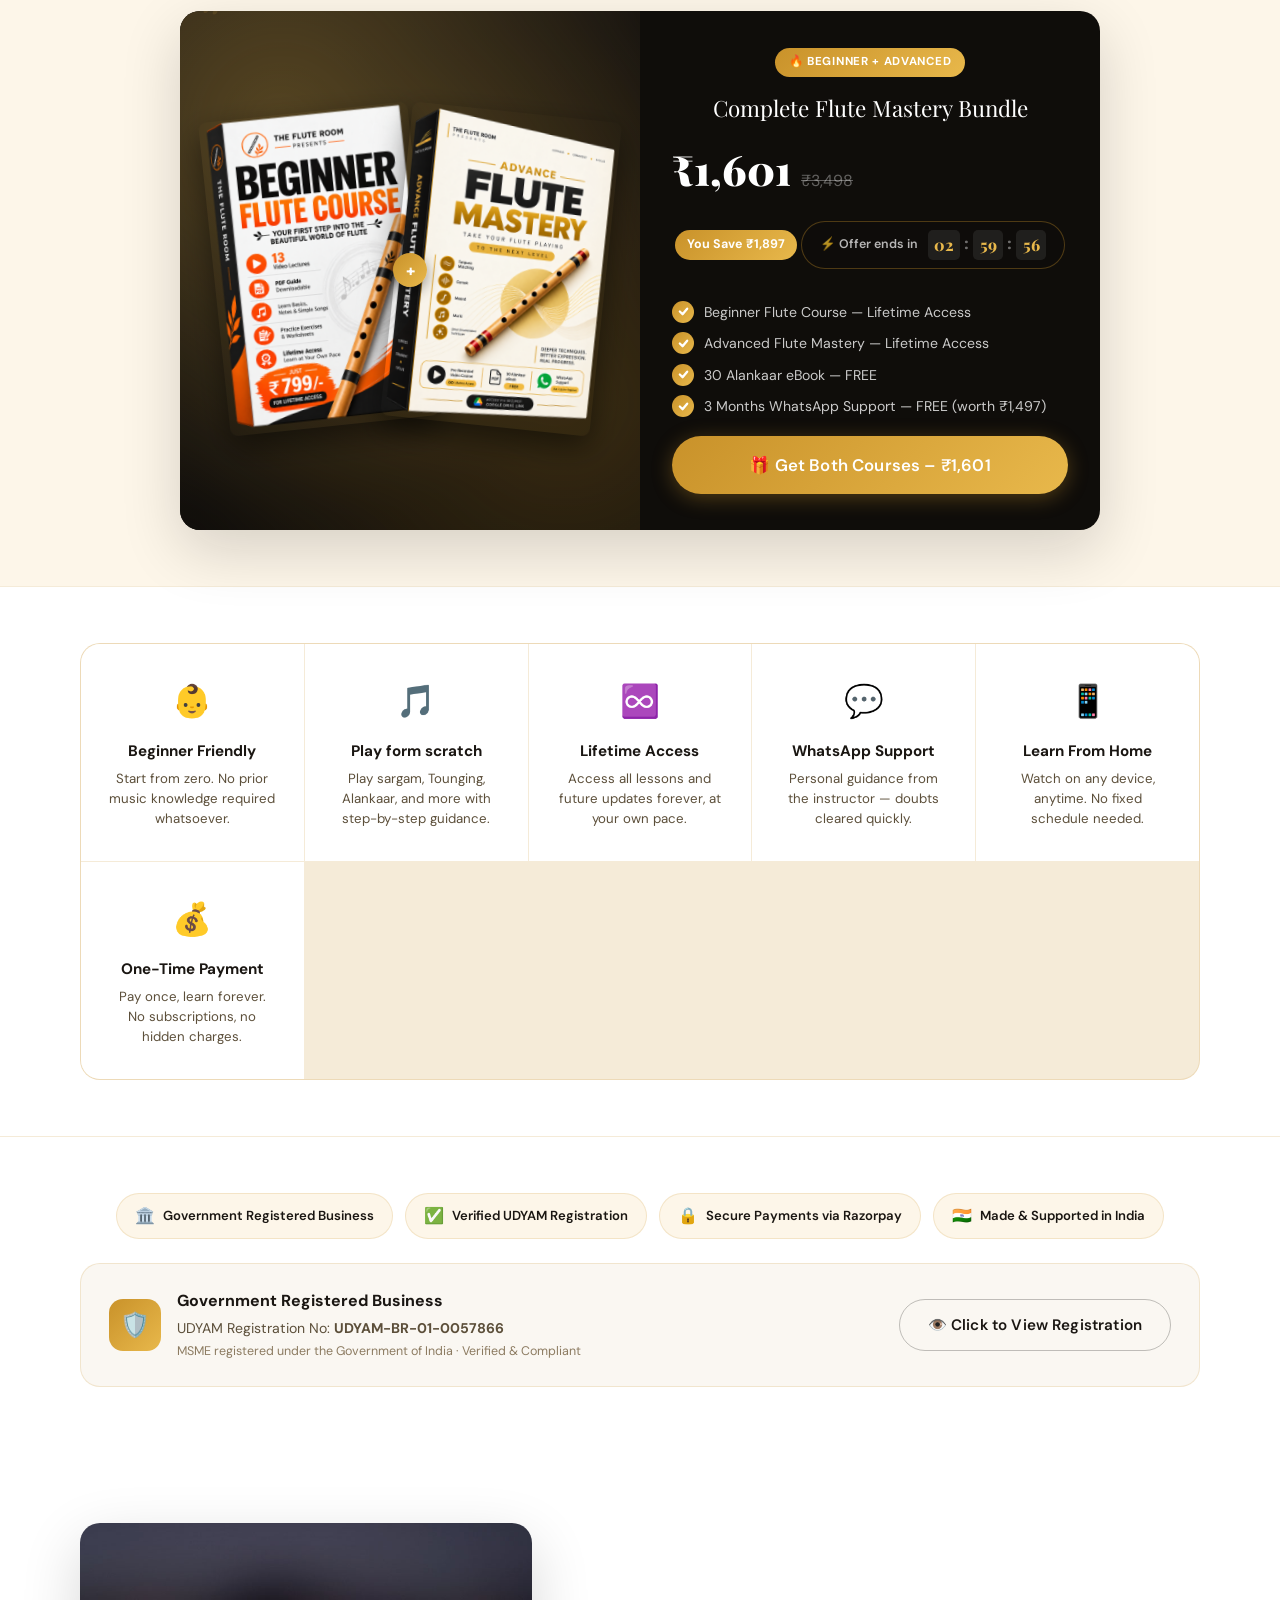
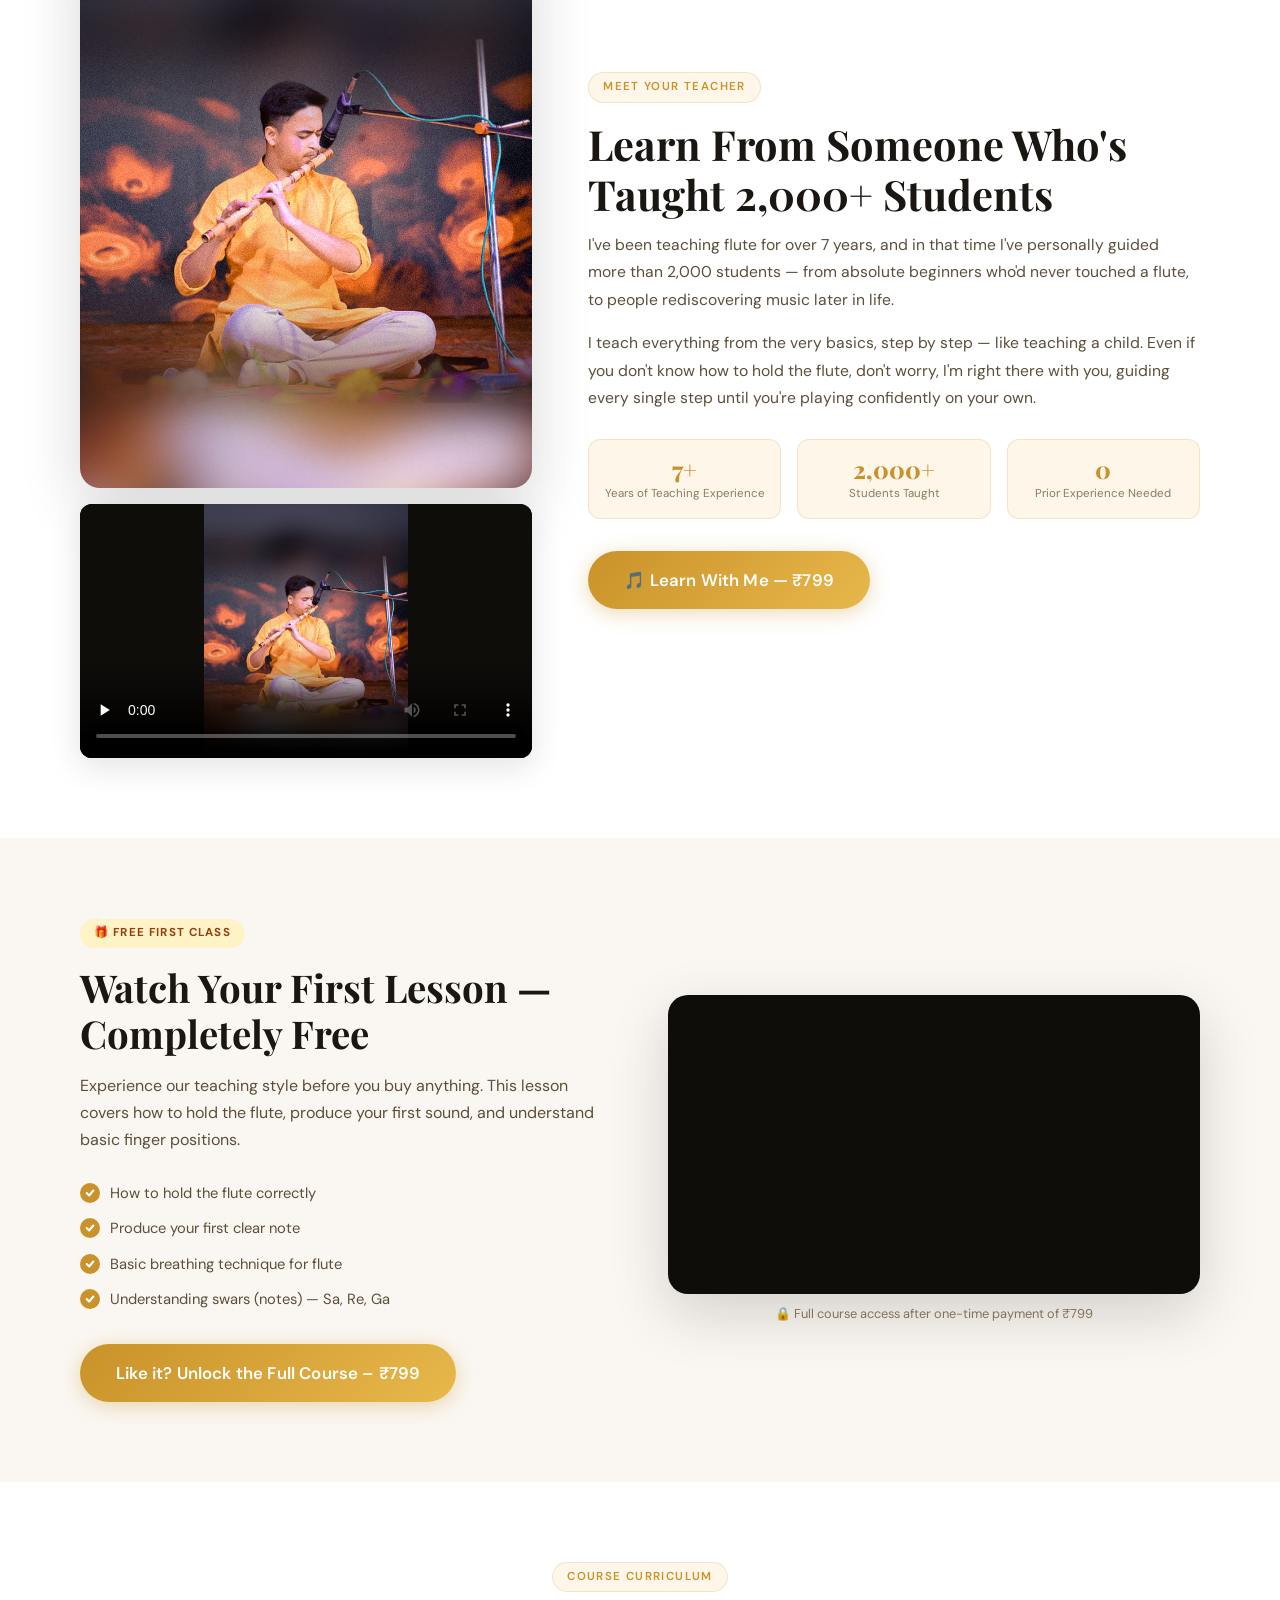
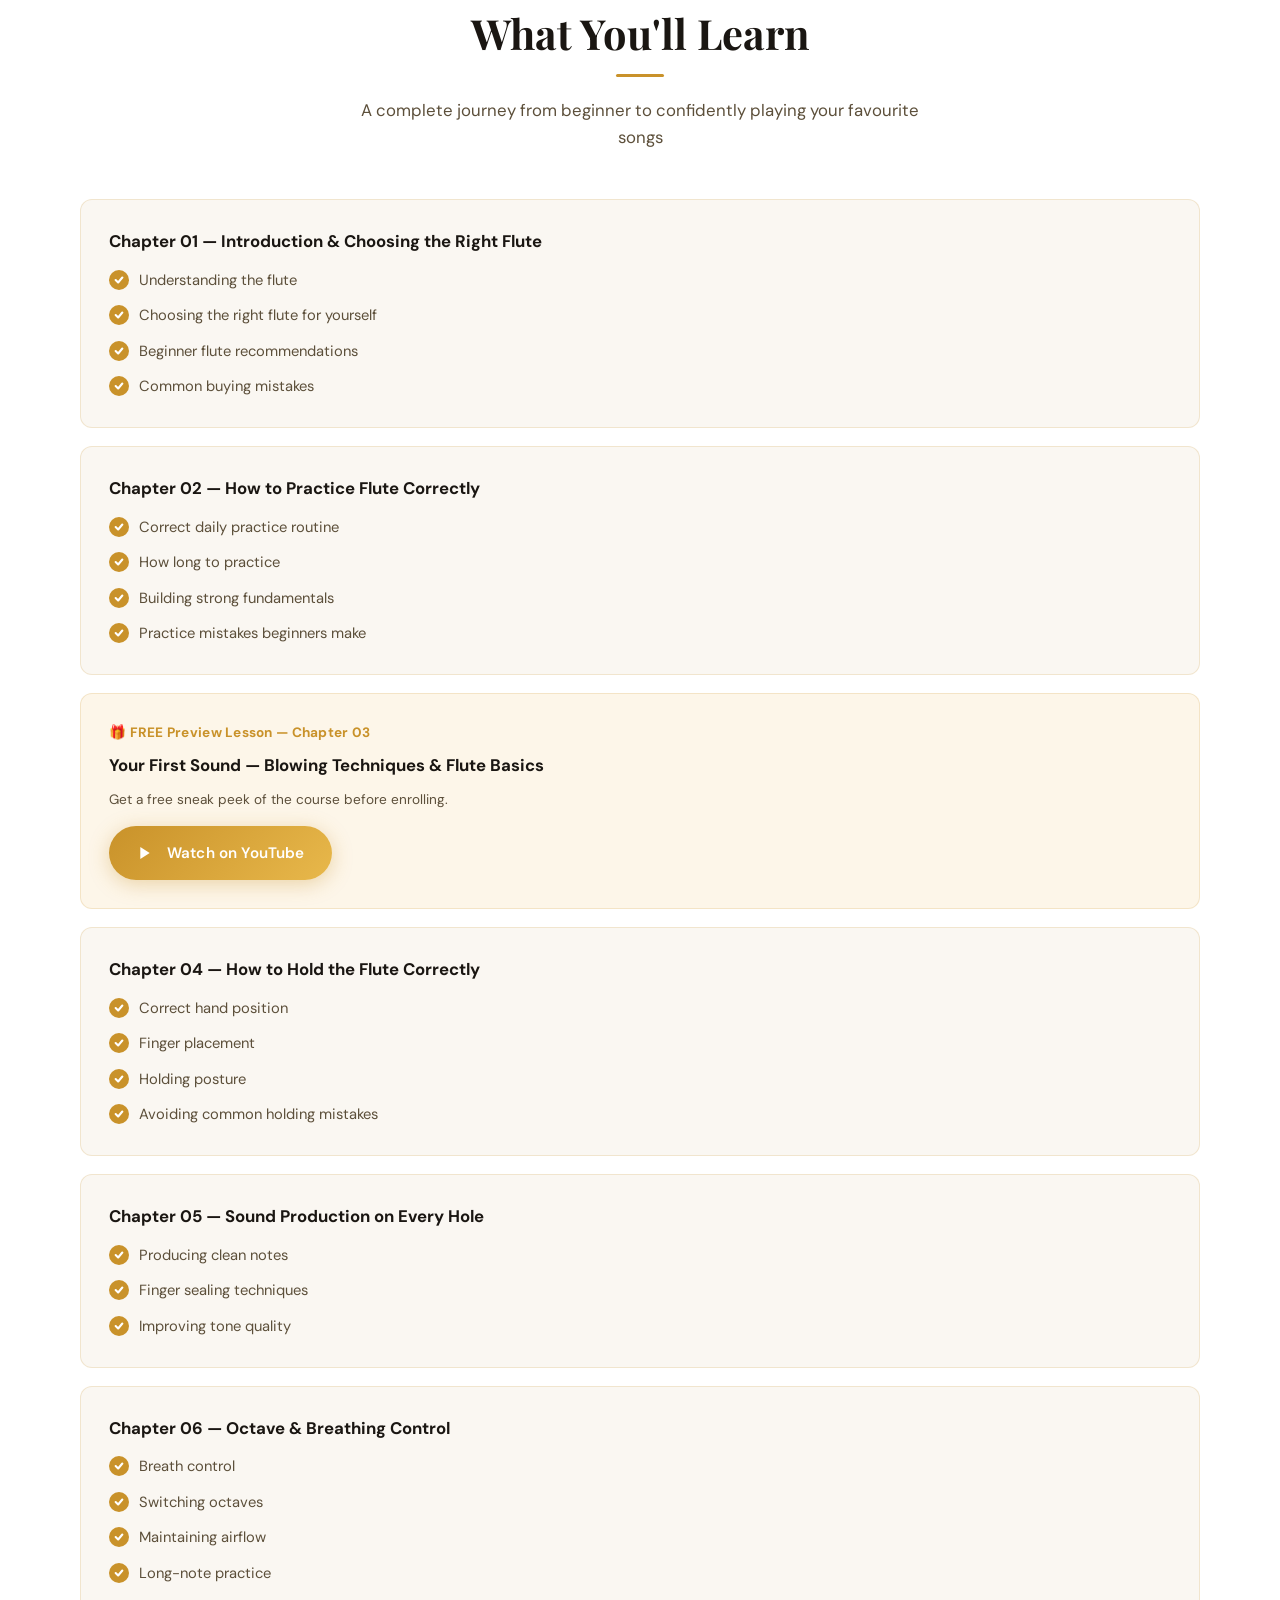
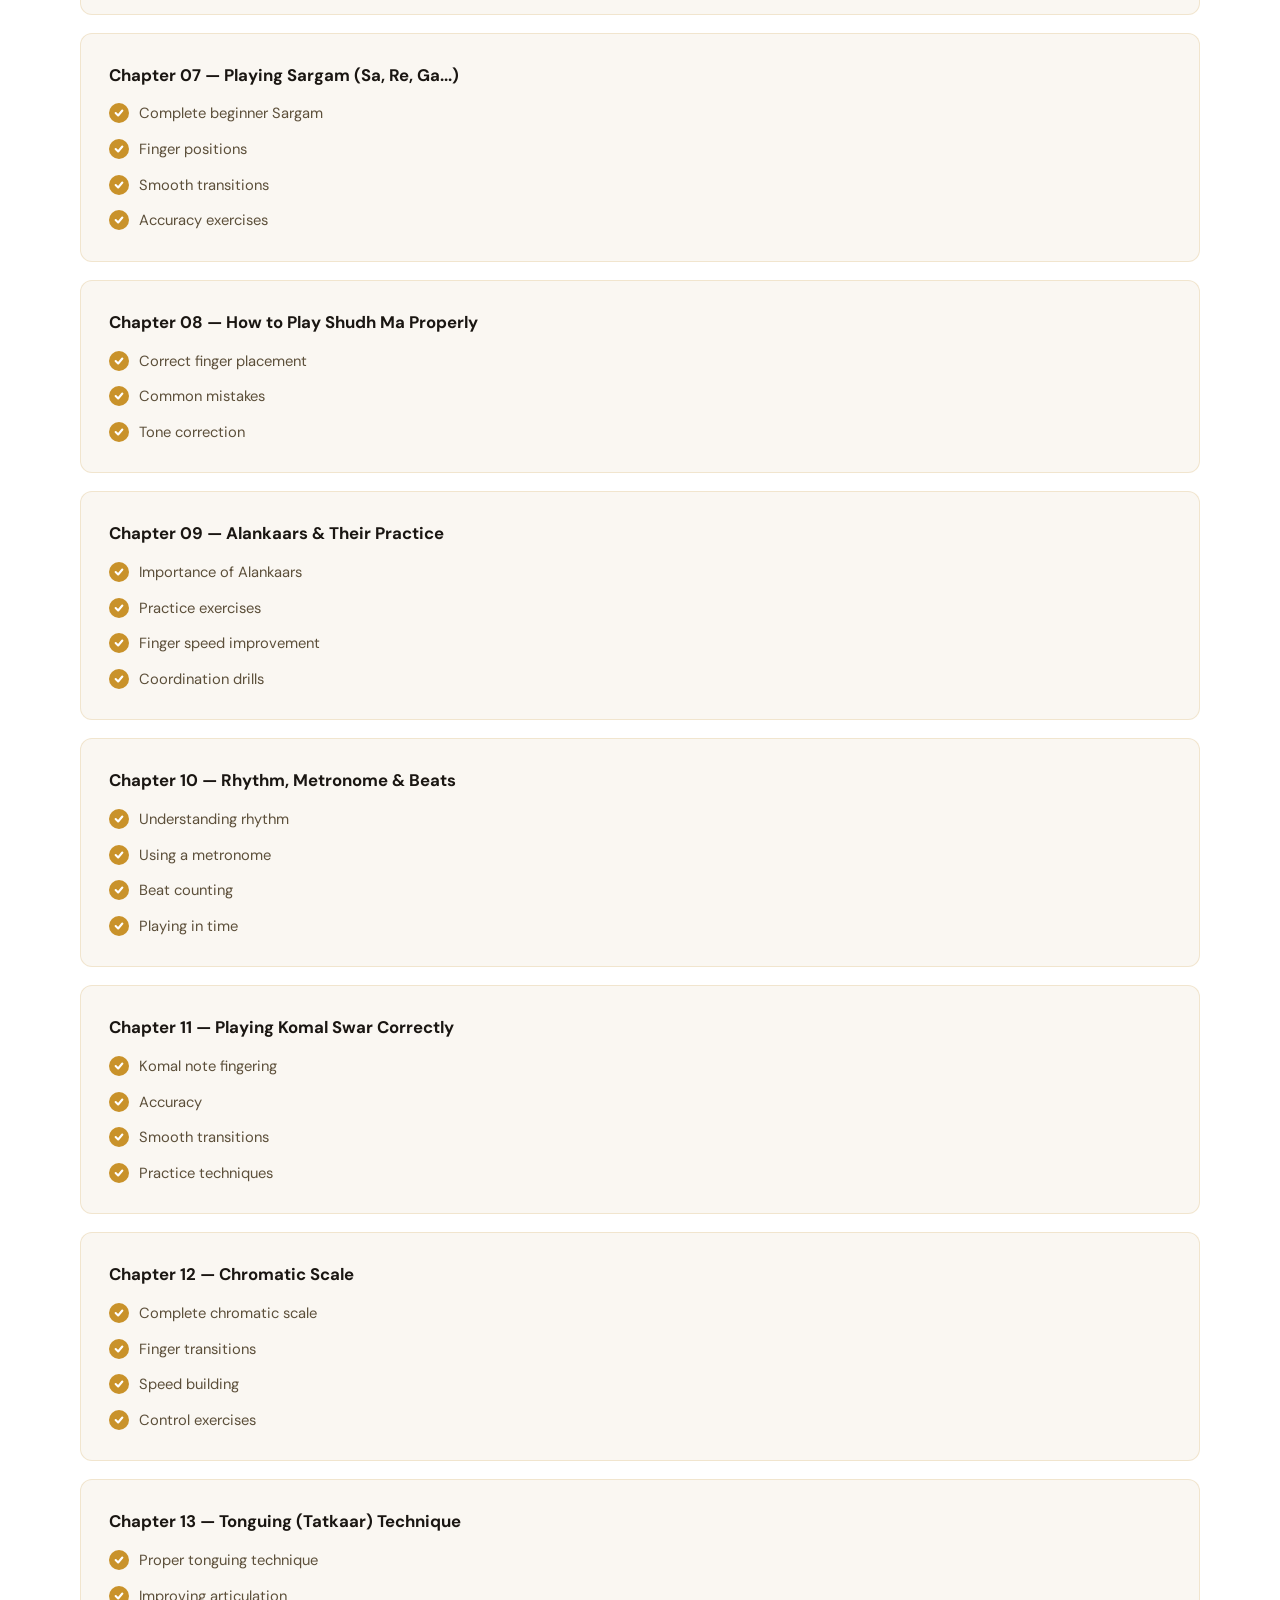
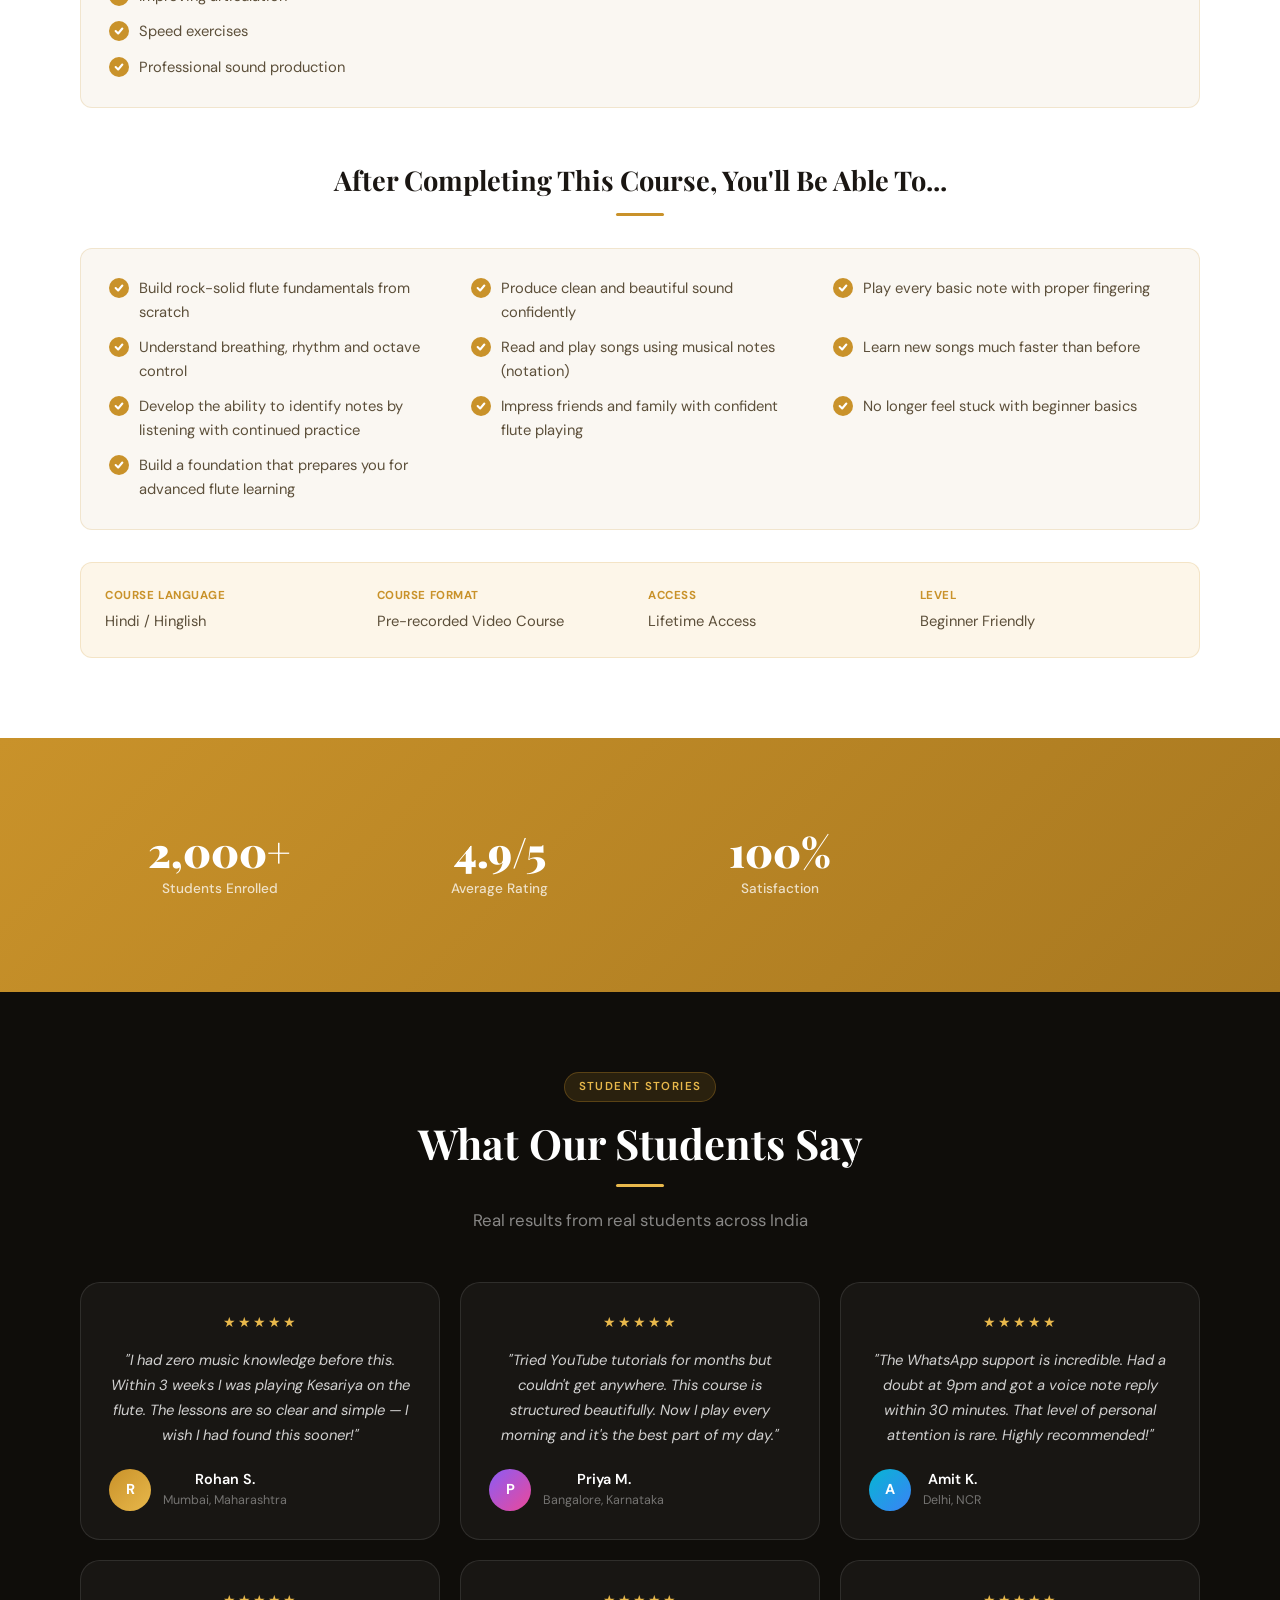
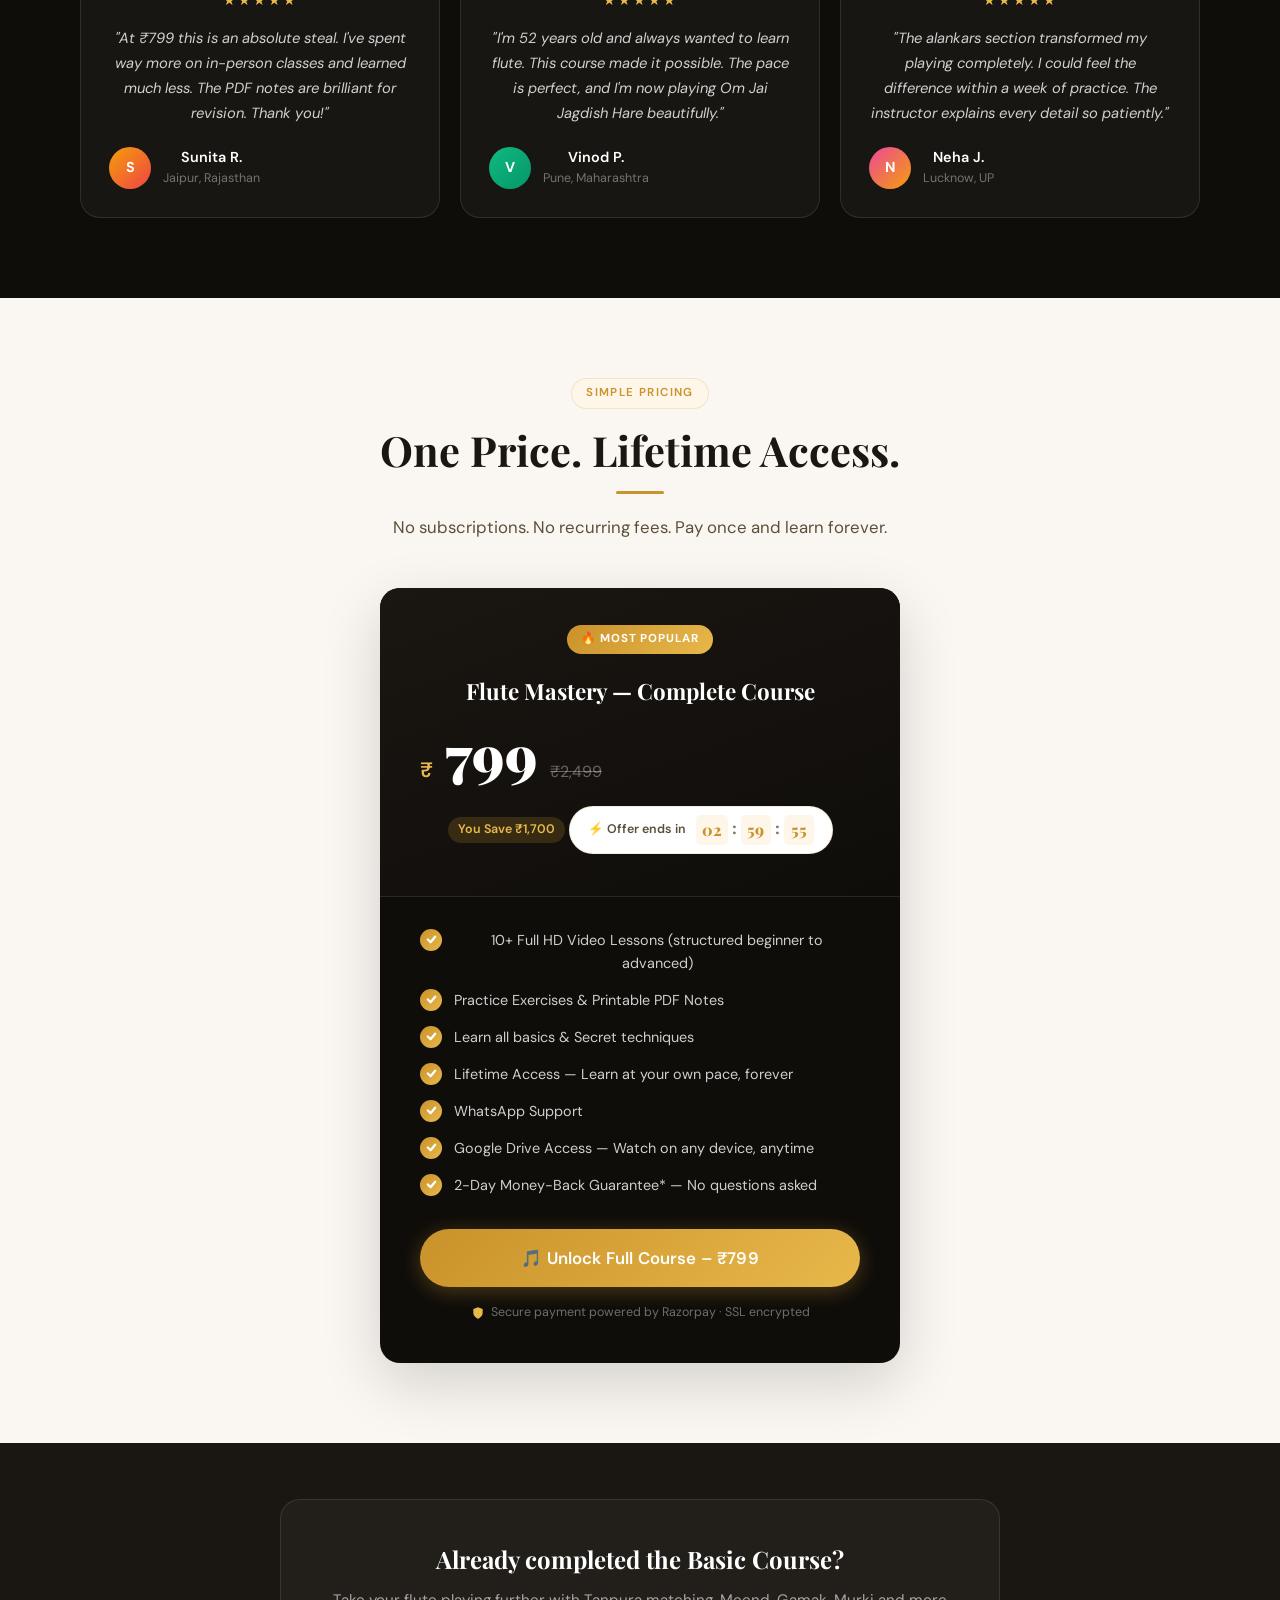
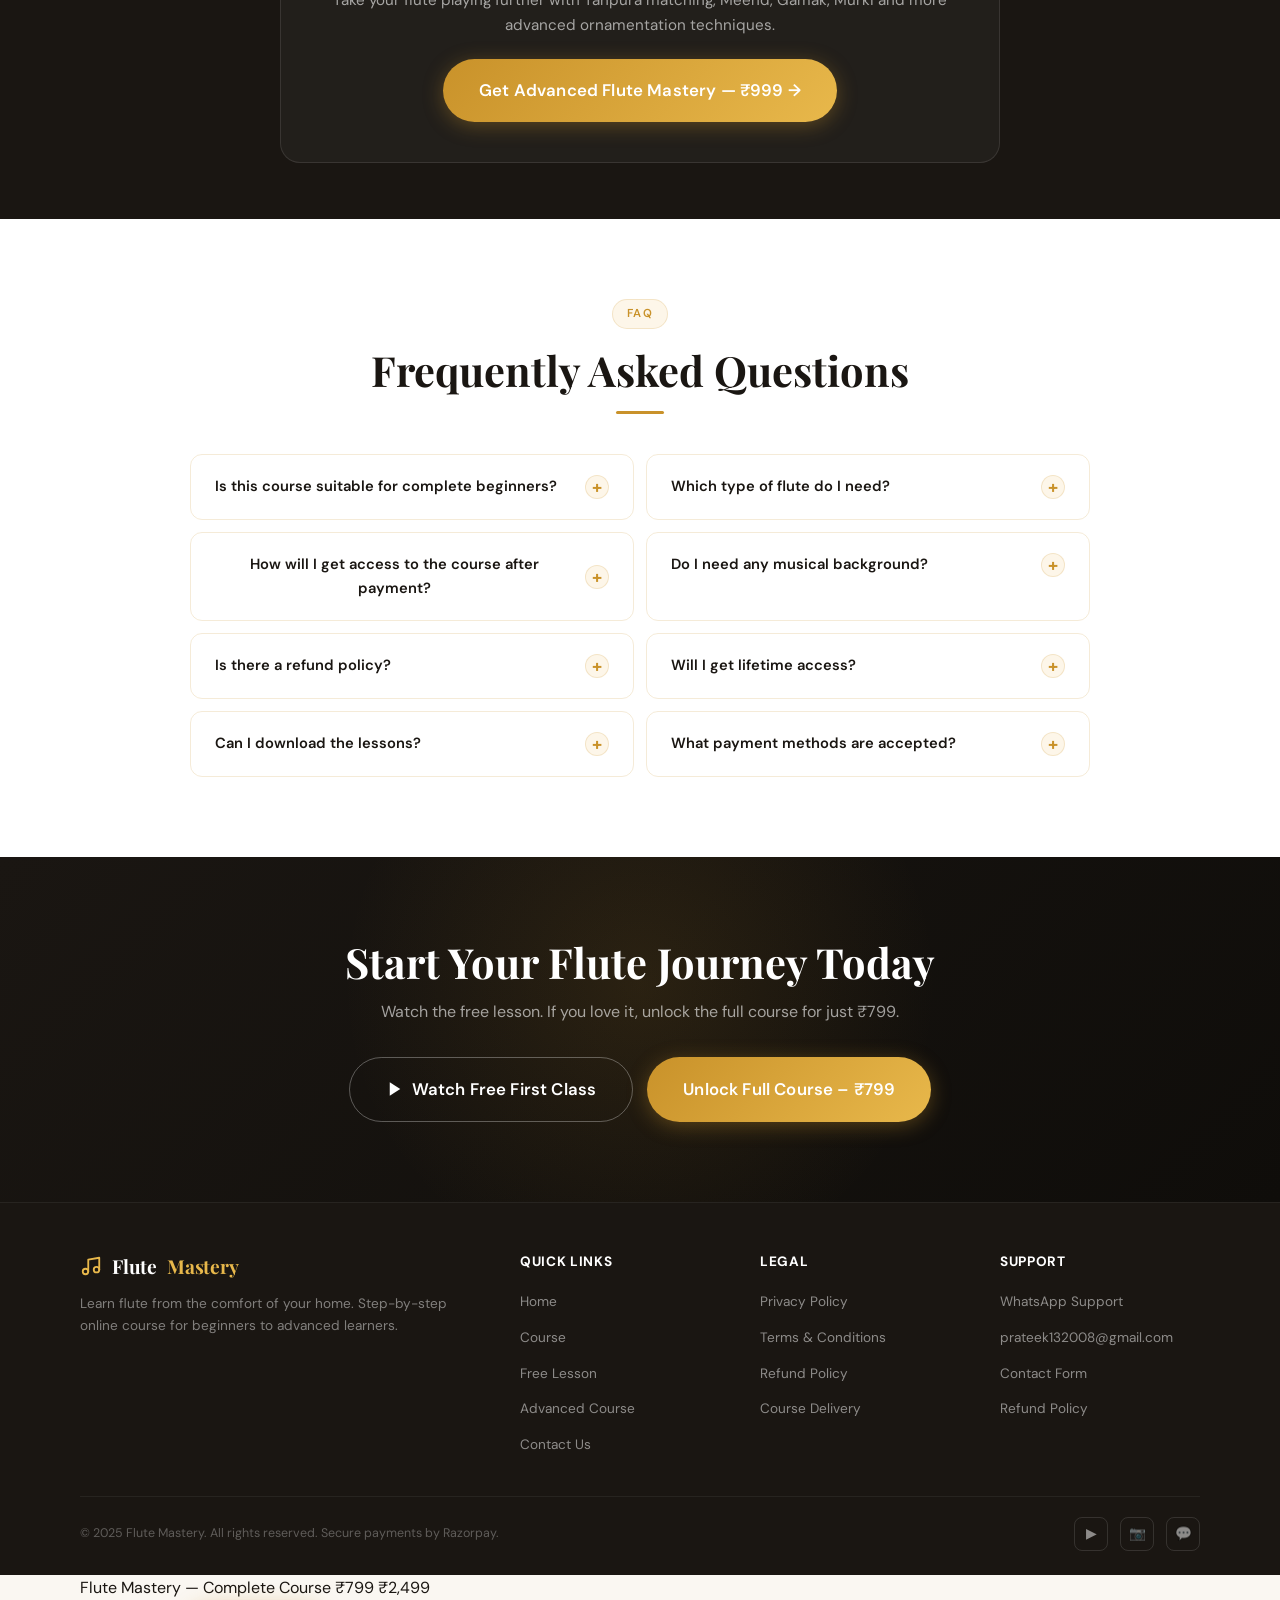
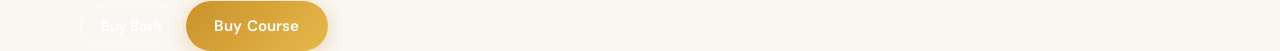
==== commit db557d31: "Update index.html" ====
--- a/index.html
+++ b/index.html
@@ -309,6 +309,53 @@
     </div>
   </section>
 
+  <!-- ── BUNDLE OFFER (Beginner + Advanced) — moved up so it's
+       noticeable early, but kept as a secondary/compact banner
+       (section-sm) so the Beginner course above stays the primary
+       offer. Same section, same id="bundle", same purchase logic —
+       only its position and padding changed. ── -->
+  <section class="bundle-section section-sm" id="bundle">
+    <div class="container text-center">
+      <span class="tag">Best Value</span>
+      <h2 class="section-heading">Get Both Courses &amp; Save</h2>
+      <div class="section-divider" aria-hidden="true"></div>
+      <p class="section-subheading">Complete beginner to advanced ornamentation — one bundle, one payment.</p>
+      <div class="bundle-card" data-reveal>
+        <div class="bundle-covers">
+          <div class="float-wrap"><img src="Beginner_flute_course_cover.png" alt="Beginner Flute Course cover" /></div>
+          <span class="bundle-plus" aria-hidden="true">+</span>
+          <div class="float-wrap"><img src="Advance_flute_course_cover.png" alt="Advanced Flute Mastery cover" /></div>
+        </div>
+        <div class="bundle-content">
+          <span class="bundle-badge">🔥 Beginner + Advanced</span>
+          <div class="bundle-title">Complete Flute Mastery Bundle</div>
+          <div class="bundle-amount">
+            <span class="bundle-price">₹1,601</span>
+            <span class="bundle-orig">₹3,498</span>
+          </div>
+          <span class="save-badge">You Save ₹1,897</span>
+          <div class="offer-timer" id="bundleOfferTimer" style="margin-left:0">
+            <span class="offer-timer-label">⚡ Offer ends in</span>
+            <span class="offer-timer-clock">
+              <span class="unit" data-unit="h">03</span><span class="sep">:</span>
+              <span class="unit" data-unit="m">00</span><span class="sep">:</span>
+              <span class="unit" data-unit="s">00</span>
+            </span>
+          </div>
+          <ul class="bundle-features">
+            <li><span class="pf-check"><svg width="11" height="11" viewBox="0 0 12 12" fill="none" stroke="currentColor" stroke-width="2.5" stroke-linecap="round" stroke-linejoin="round" aria-hidden="true"><polyline points="2 6 5 9 10 3"/></svg></span>Beginner Flute Course — Lifetime Access</li>
+            <li><span class="pf-check"><svg width="11" height="11" viewBox="0 0 12 12" fill="none" stroke="currentColor" stroke-width="2.5" stroke-linecap="round" stroke-linejoin="round" aria-hidden="true"><polyline points="2 6 5 9 10 3"/></svg></span>Advanced Flute Mastery — Lifetime Access</li>
+            <li><span class="pf-check"><svg width="11" height="11" viewBox="0 0 12 12" fill="none" stroke="currentColor" stroke-width="2.5" stroke-linecap="round" stroke-linejoin="round" aria-hidden="true"><polyline points="2 6 5 9 10 3"/></svg></span>30 Alankaar eBook — FREE</li>
+            <li><span class="pf-check"><svg width="11" height="11" viewBox="0 0 12 12" fill="none" stroke="currentColor" stroke-width="2.5" stroke-linecap="round" stroke-linejoin="round" aria-hidden="true"><polyline points="2 6 5 9 10 3"/></svg></span>3 Months WhatsApp Support — FREE (worth ₹1,497)</li>
+          </ul>
+          <button class="btn btn-primary btn-full btn-lg" onclick="openProductModal('bundle')">
+            🎁 Get Both Courses – ₹1,601
+          </button>
+        </div>
+      </div>
+    </div>
+  </section>
+
   <!-- ── FEATURES ──────────────────────────────────────────── -->
   <section class="features section-sm" id="about">
     <div class="container">
@@ -786,49 +833,6 @@
     </div>
   </section>
 
-  <!-- ── BUNDLE OFFER (Beginner + Advanced) ──────────────────── -->
-  <section class="bundle-section section" id="bundle">
-    <div class="container text-center">
-      <span class="tag">Best Value</span>
-      <h2 class="section-heading">Get Both Courses &amp; Save</h2>
-      <div class="section-divider" aria-hidden="true"></div>
-      <p class="section-subheading">Complete beginner to advanced ornamentation — one bundle, one payment.</p>
-      <div class="bundle-card" data-reveal>
-        <div class="bundle-covers">
-          <div class="float-wrap"><img src="Beginner_flute_course_cover.png" alt="Beginner Flute Course cover" /></div>
-          <span class="bundle-plus" aria-hidden="true">+</span>
-          <div class="float-wrap"><img src="Advance_flute_course_cover.png" alt="Advanced Flute Mastery cover" /></div>
-        </div>
-        <div class="bundle-content">
-          <span class="bundle-badge">🔥 Beginner + Advanced</span>
-          <div class="bundle-title">Complete Flute Mastery Bundle</div>
-          <div class="bundle-amount">
-            <span class="bundle-price">₹1,601</span>
-            <span class="bundle-orig">₹3,498</span>
-          </div>
-          <span class="save-badge">You Save ₹1,897</span>
-          <div class="offer-timer" id="bundleOfferTimer" style="margin-left:0">
-            <span class="offer-timer-label">⚡ Offer ends in</span>
-            <span class="offer-timer-clock">
-              <span class="unit" data-unit="h">03</span><span class="sep">:</span>
-              <span class="unit" data-unit="m">00</span><span class="sep">:</span>
-              <span class="unit" data-unit="s">00</span>
-            </span>
-          </div>
-          <ul class="bundle-features">
-            <li><span class="pf-check"><svg width="11" height="11" viewBox="0 0 12 12" fill="none" stroke="currentColor" stroke-width="2.5" stroke-linecap="round" stroke-linejoin="round" aria-hidden="true"><polyline points="2 6 5 9 10 3"/></svg></span>Beginner Flute Course — Lifetime Access</li>
-            <li><span class="pf-check"><svg width="11" height="11" viewBox="0 0 12 12" fill="none" stroke="currentColor" stroke-width="2.5" stroke-linecap="round" stroke-linejoin="round" aria-hidden="true"><polyline points="2 6 5 9 10 3"/></svg></span>Advanced Flute Mastery — Lifetime Access</li>
-            <li><span class="pf-check"><svg width="11" height="11" viewBox="0 0 12 12" fill="none" stroke="currentColor" stroke-width="2.5" stroke-linecap="round" stroke-linejoin="round" aria-hidden="true"><polyline points="2 6 5 9 10 3"/></svg></span>30 Alankaar eBook — FREE</li>
-            <li><span class="pf-check"><svg width="11" height="11" viewBox="0 0 12 12" fill="none" stroke="currentColor" stroke-width="2.5" stroke-linecap="round" stroke-linejoin="round" aria-hidden="true"><polyline points="2 6 5 9 10 3"/></svg></span>3 Months WhatsApp Support — FREE (worth ₹1,497)</li>
-          </ul>
-          <button class="btn btn-primary btn-full btn-lg" onclick="openProductModal('bundle')">
-            🎁 Get Both Courses – ₹1,601
-          </button>
-        </div>
-      </div>
-    </div>
-  </section>
-
   <!-- ── CROSS-SELL: Beginner → Advanced ──────────────────────── -->
   <section class="crosssell-section section-sm">
     <div class="container">
@@ -976,6 +980,27 @@
     </div>
   </footer>
 
+  <!-- ── STICKY BUY BAR ────────────────────────────────────────
+       Appears once the visitor scrolls past the Hero and Bundle
+       sections. Buttons call the SAME existing purchase functions
+       as the rest of the page — no new payment logic. ── -->
+  <div class="sticky-buy-bar" id="stickyBuyBar" aria-hidden="true">
+    <div class="container sticky-buy-inner">
+      <div class="sticky-buy-info">
+        <span class="sticky-buy-name">Flute Mastery — Complete Course</span>
+        <span class="sticky-buy-price">₹799 <span class="sticky-buy-orig">₹2,499</span></span>
+      </div>
+      <div class="sticky-buy-actions">
+        <button class="btn btn-outline btn-sm sticky-buy-secondary" onclick="openProductModal('bundle')">
+          Buy Both
+        </button>
+        <button class="btn btn-primary sticky-buy-primary" onclick="openEnrollmentModal()">
+          Buy Course
+        </button>
+      </div>
+    </div>
+  </div>
+
   <script src="script.js"></script>
 </body>
-</html>+</html>
--- a/style.css
+++ b/style.css
@@ -1467,6 +1467,18 @@
   font-size: 0.95rem;
   margin-bottom: 22px;
 }
+@media (max-width: 600px) {
+  .crosssell-box { padding: 32px 20px; }
+  .crosssell-box .btn {
+    max-width: 100%;
+    width: 100%;
+    white-space: normal;
+    word-break: break-word;
+    line-height: 1.3;
+    padding: 16px 20px;
+    box-sizing: border-box;
+  }
+}
 
 /* ── Bundle Offer Section ─────────────────────────────────── */
 .bundle-section { background: var(--gold-pale); }
@@ -1707,4 +1719,4 @@
   line-height: 1.7;
   text-align: left;
 }
-.outcome-outro { margin: 32px auto 0; }+.outcome-outro { margin: 32px auto 0; }
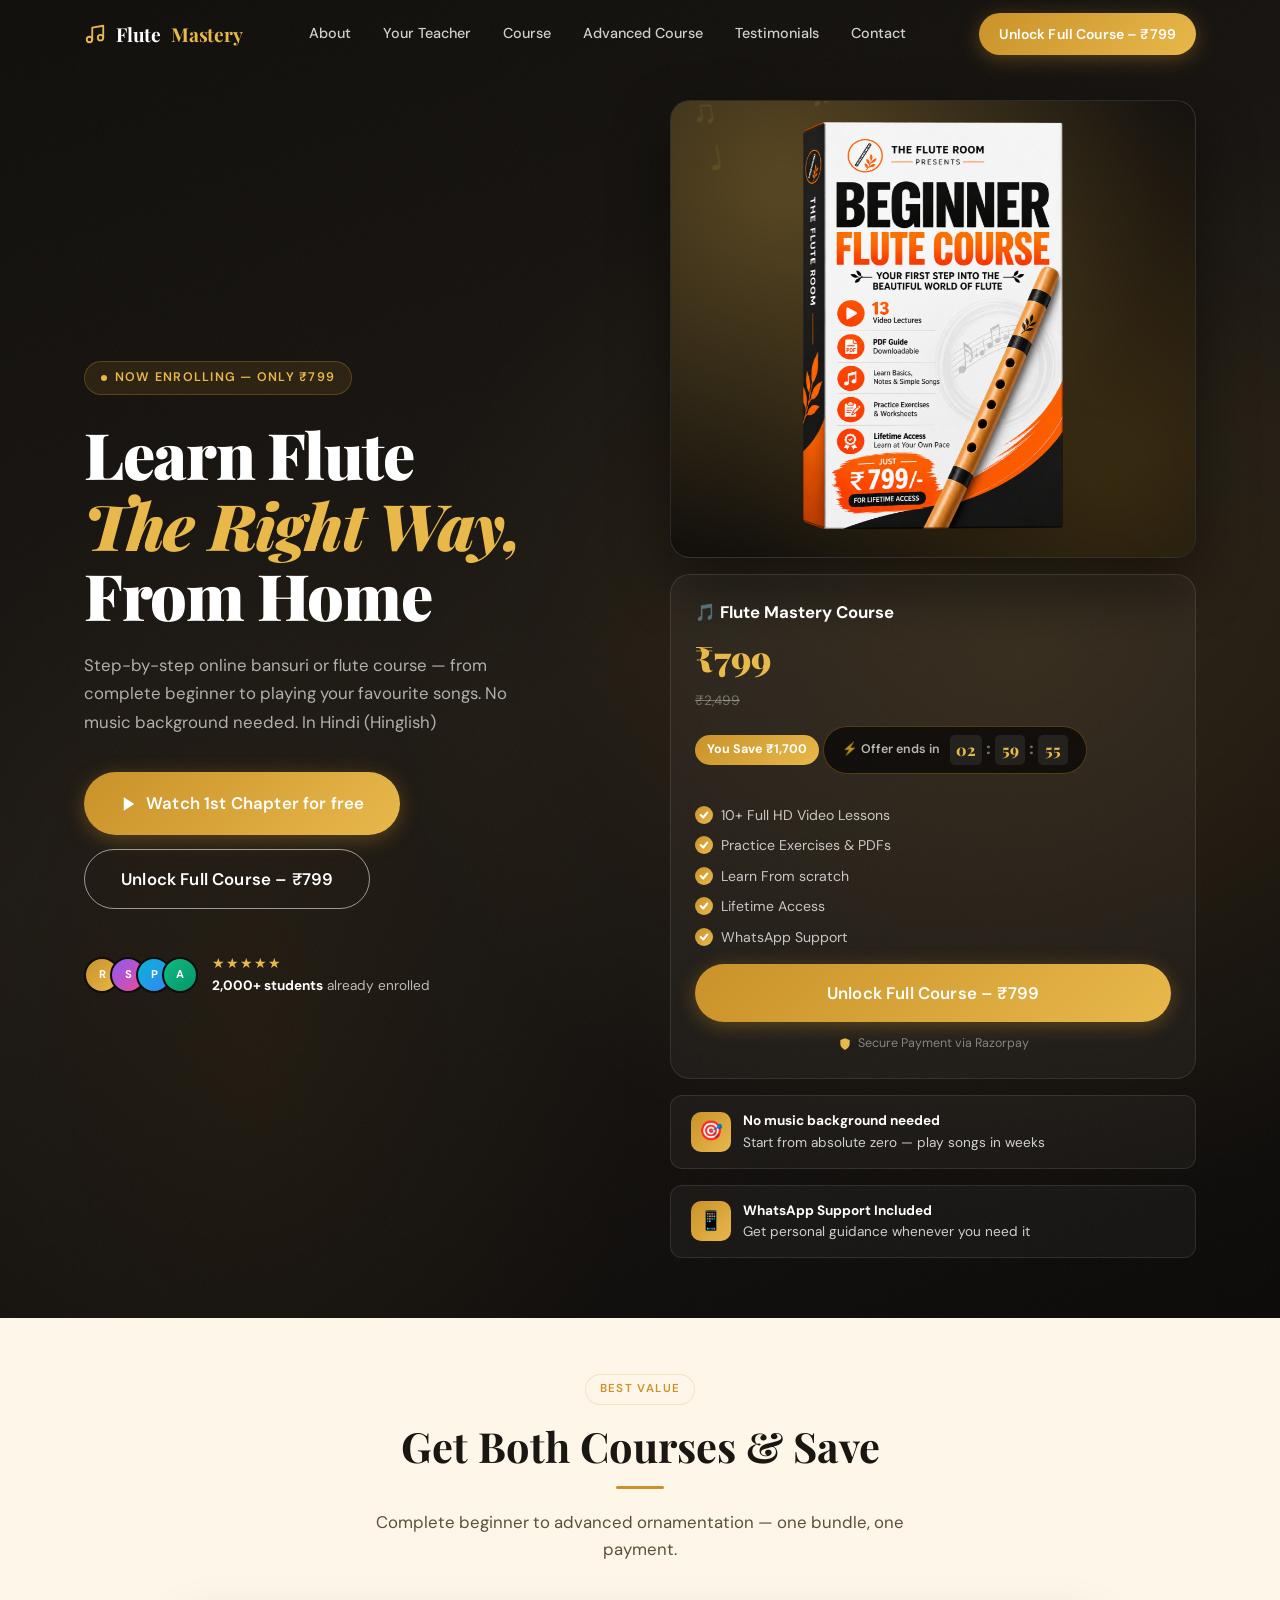
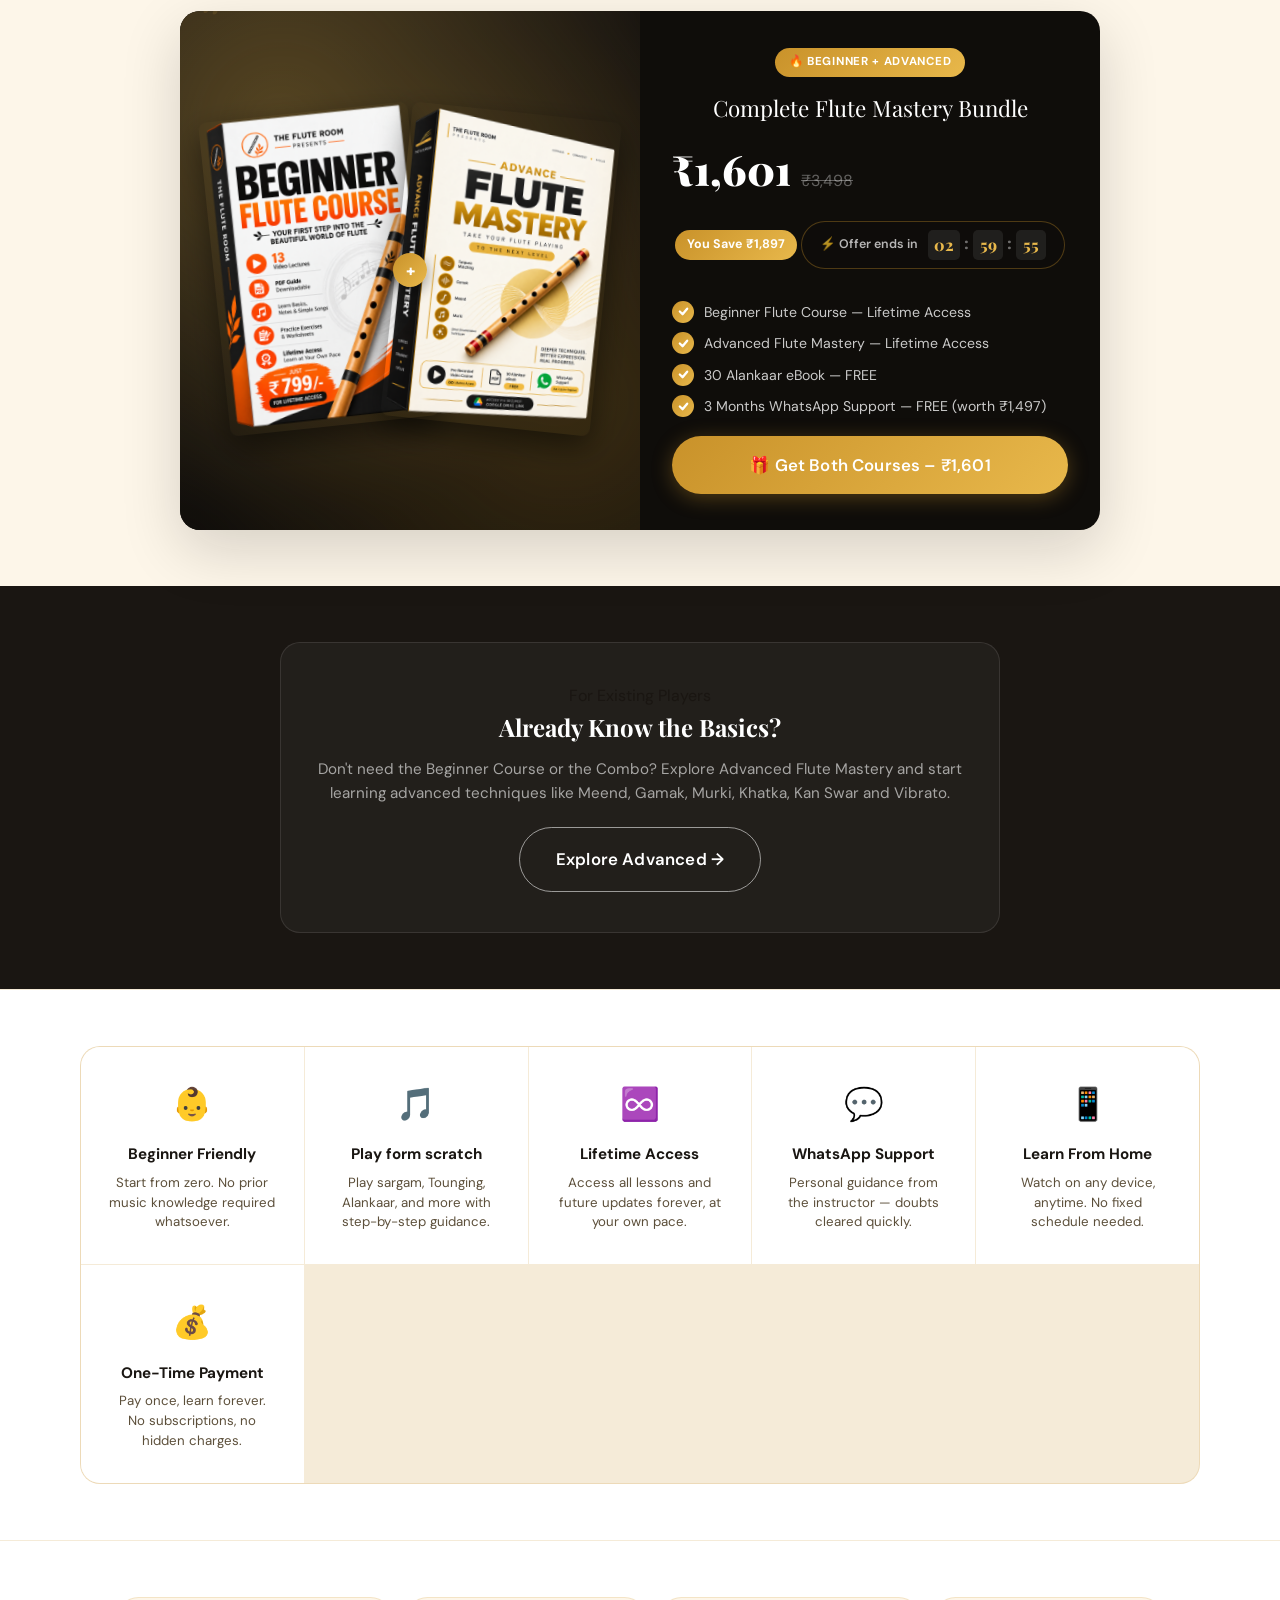
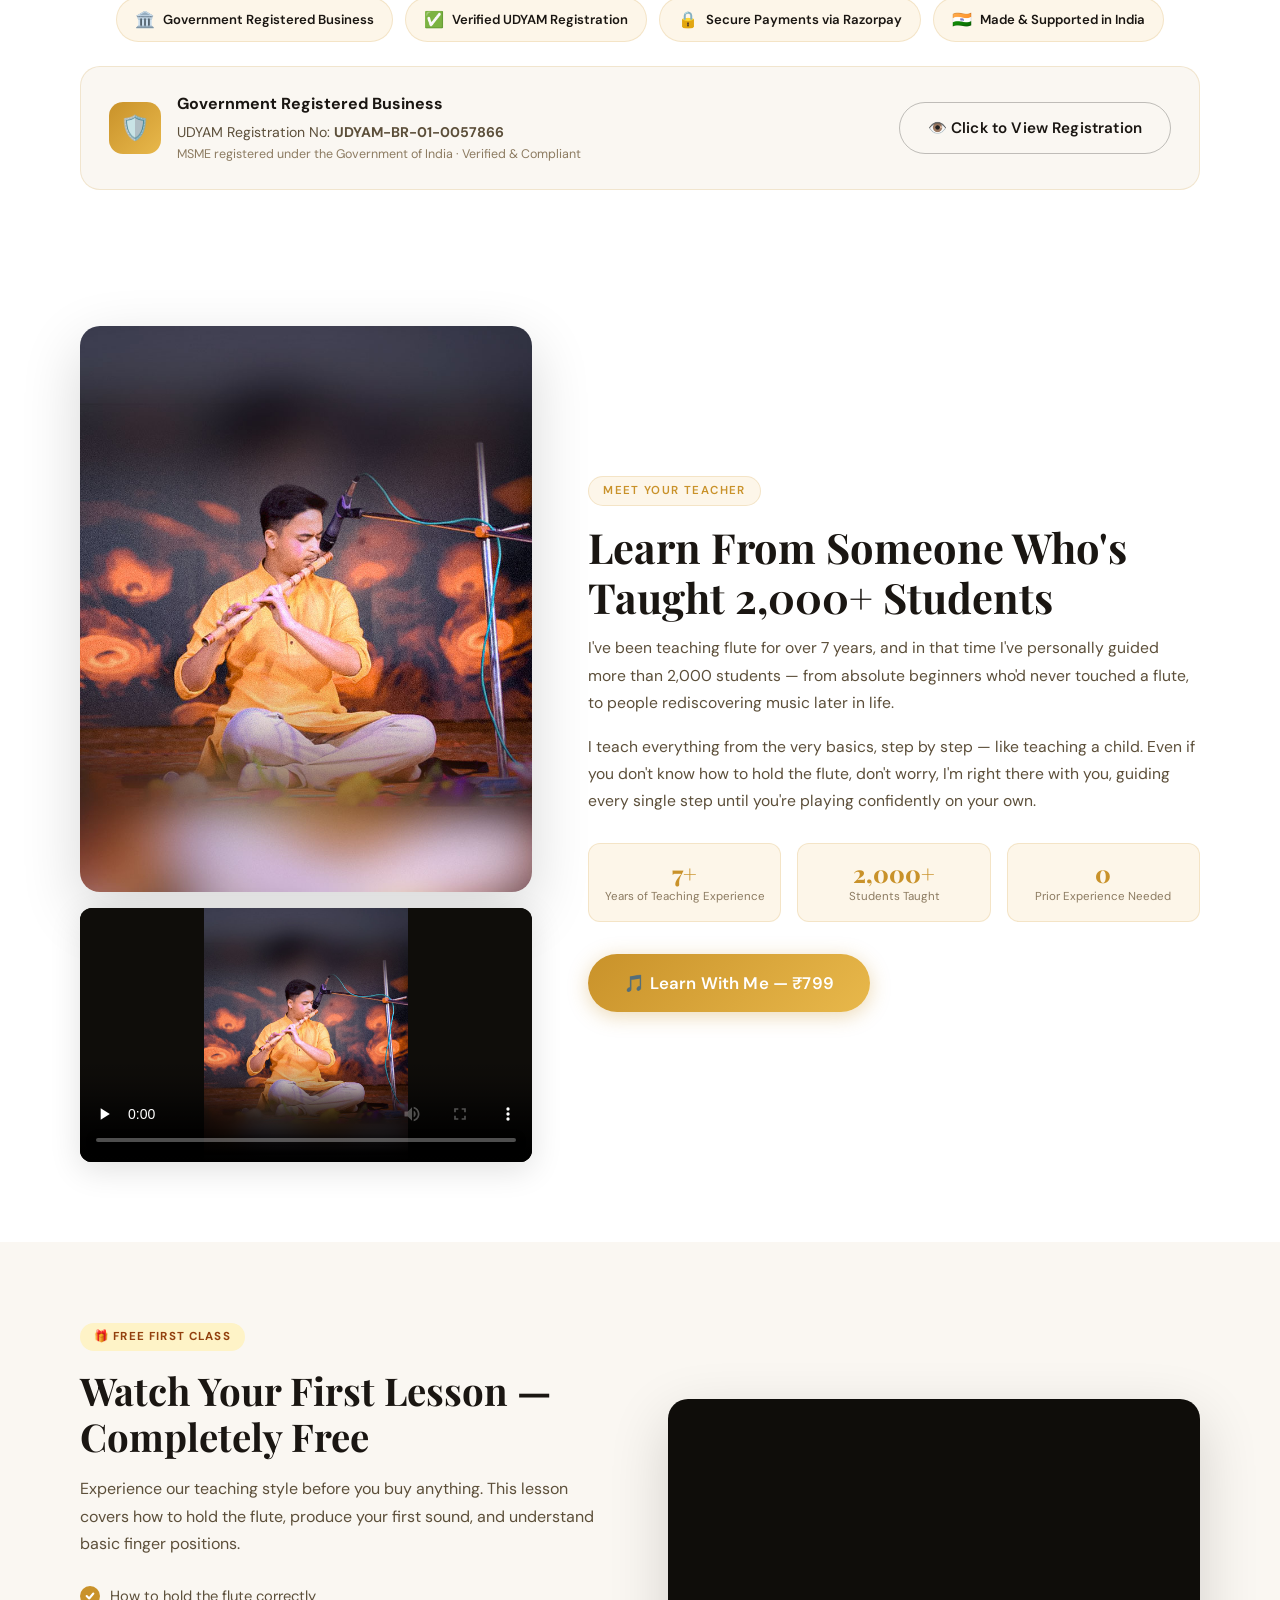
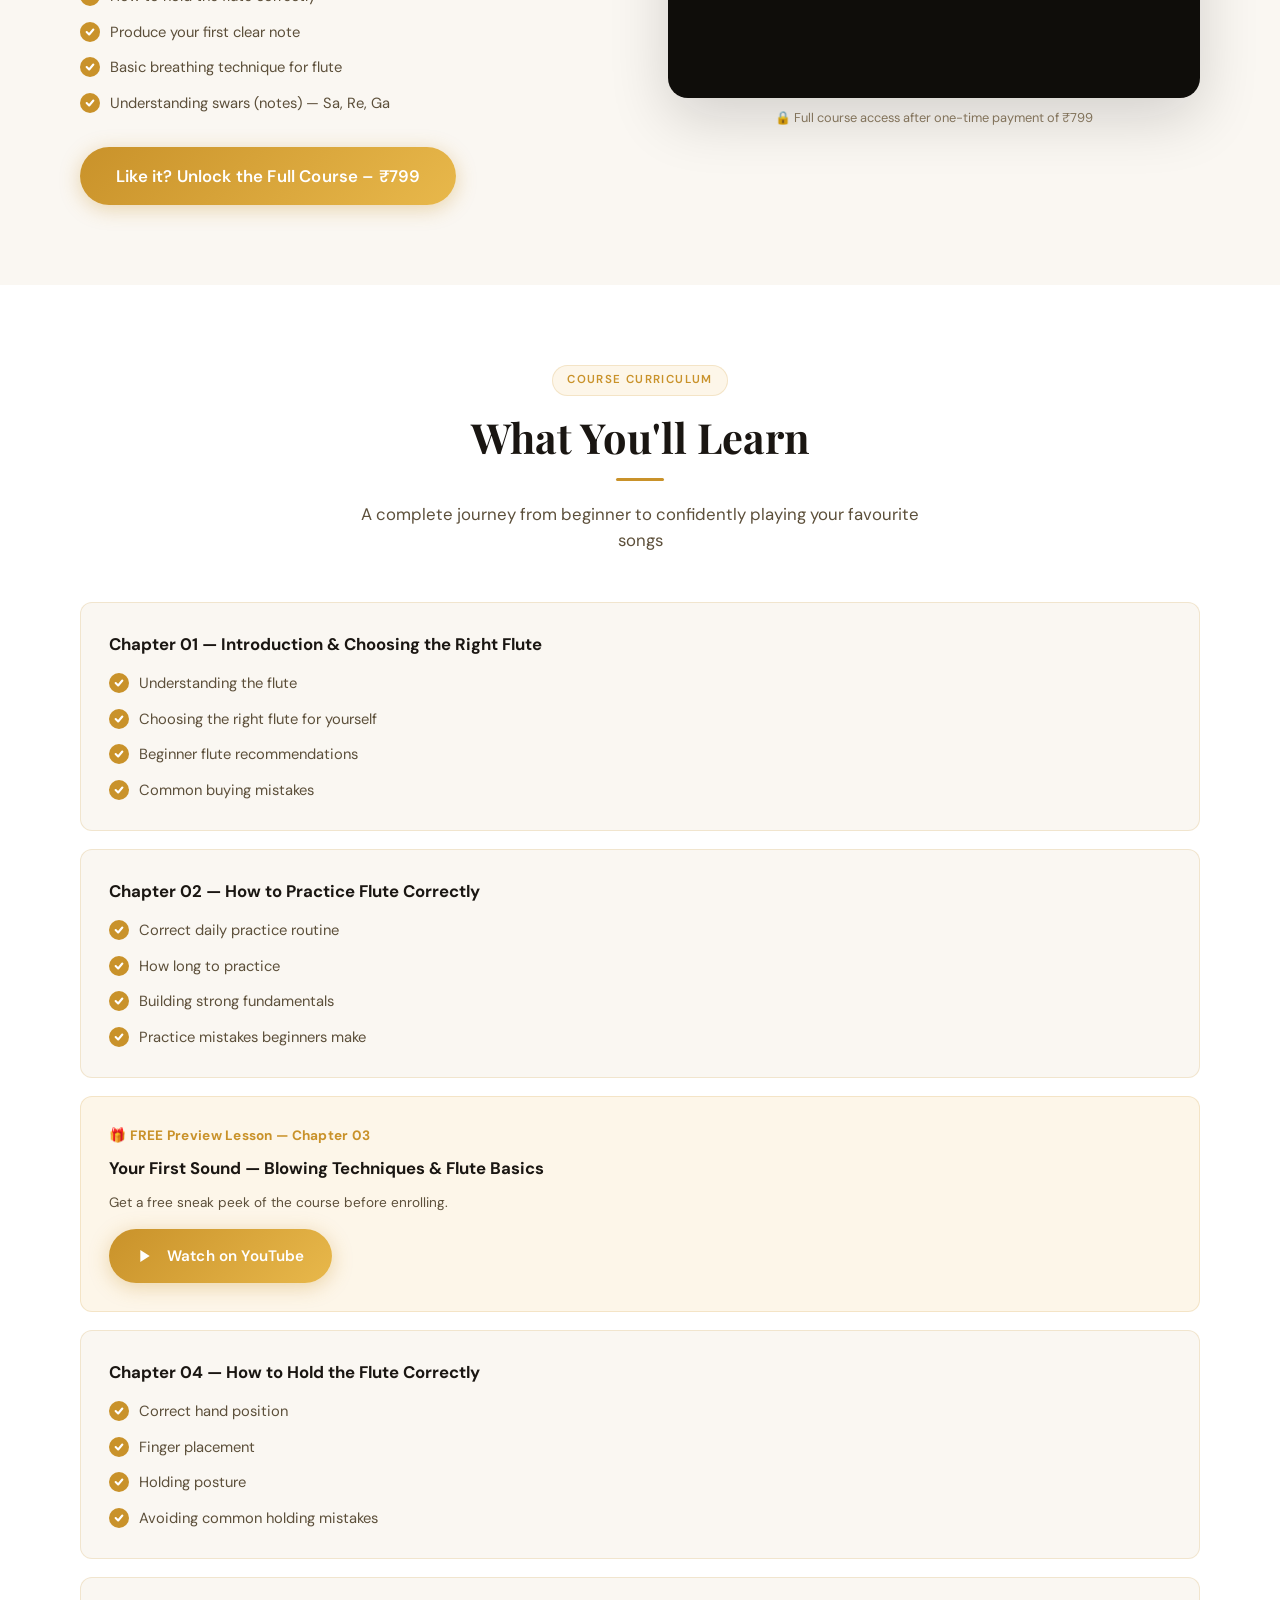
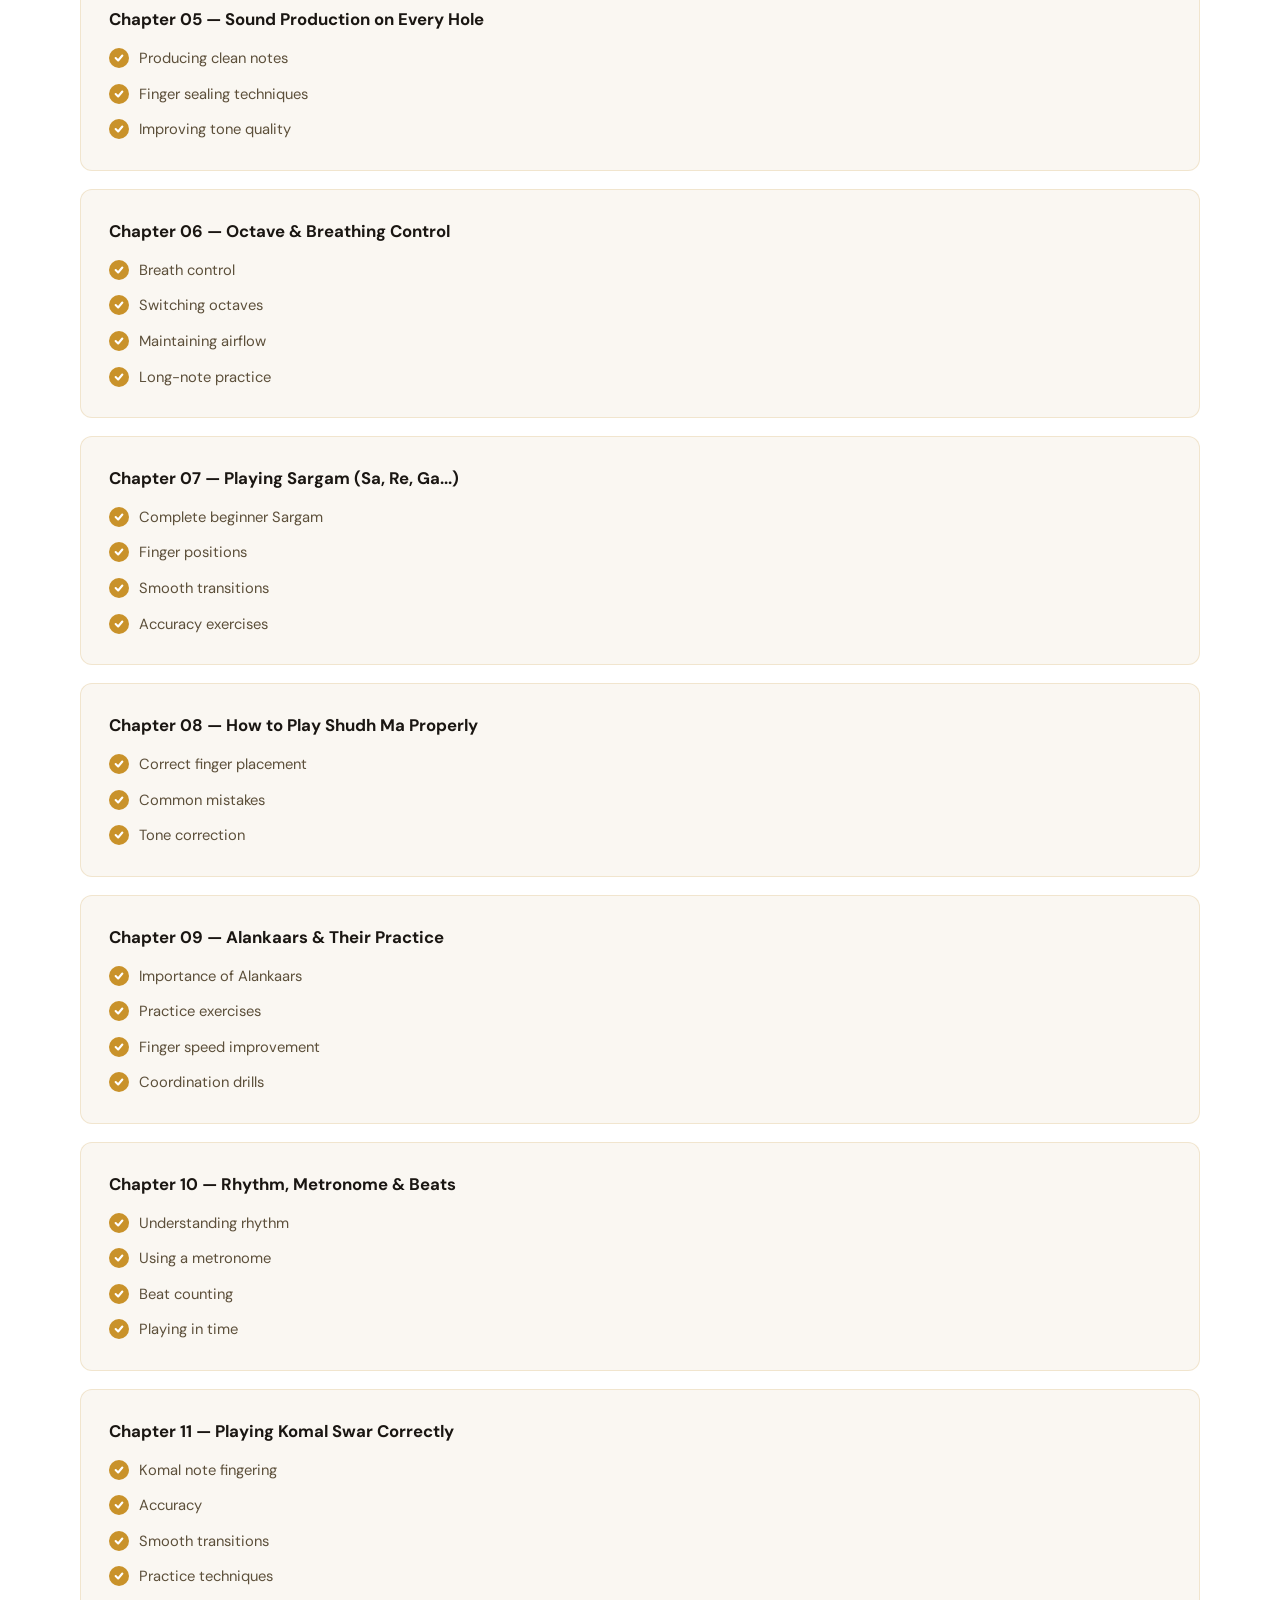
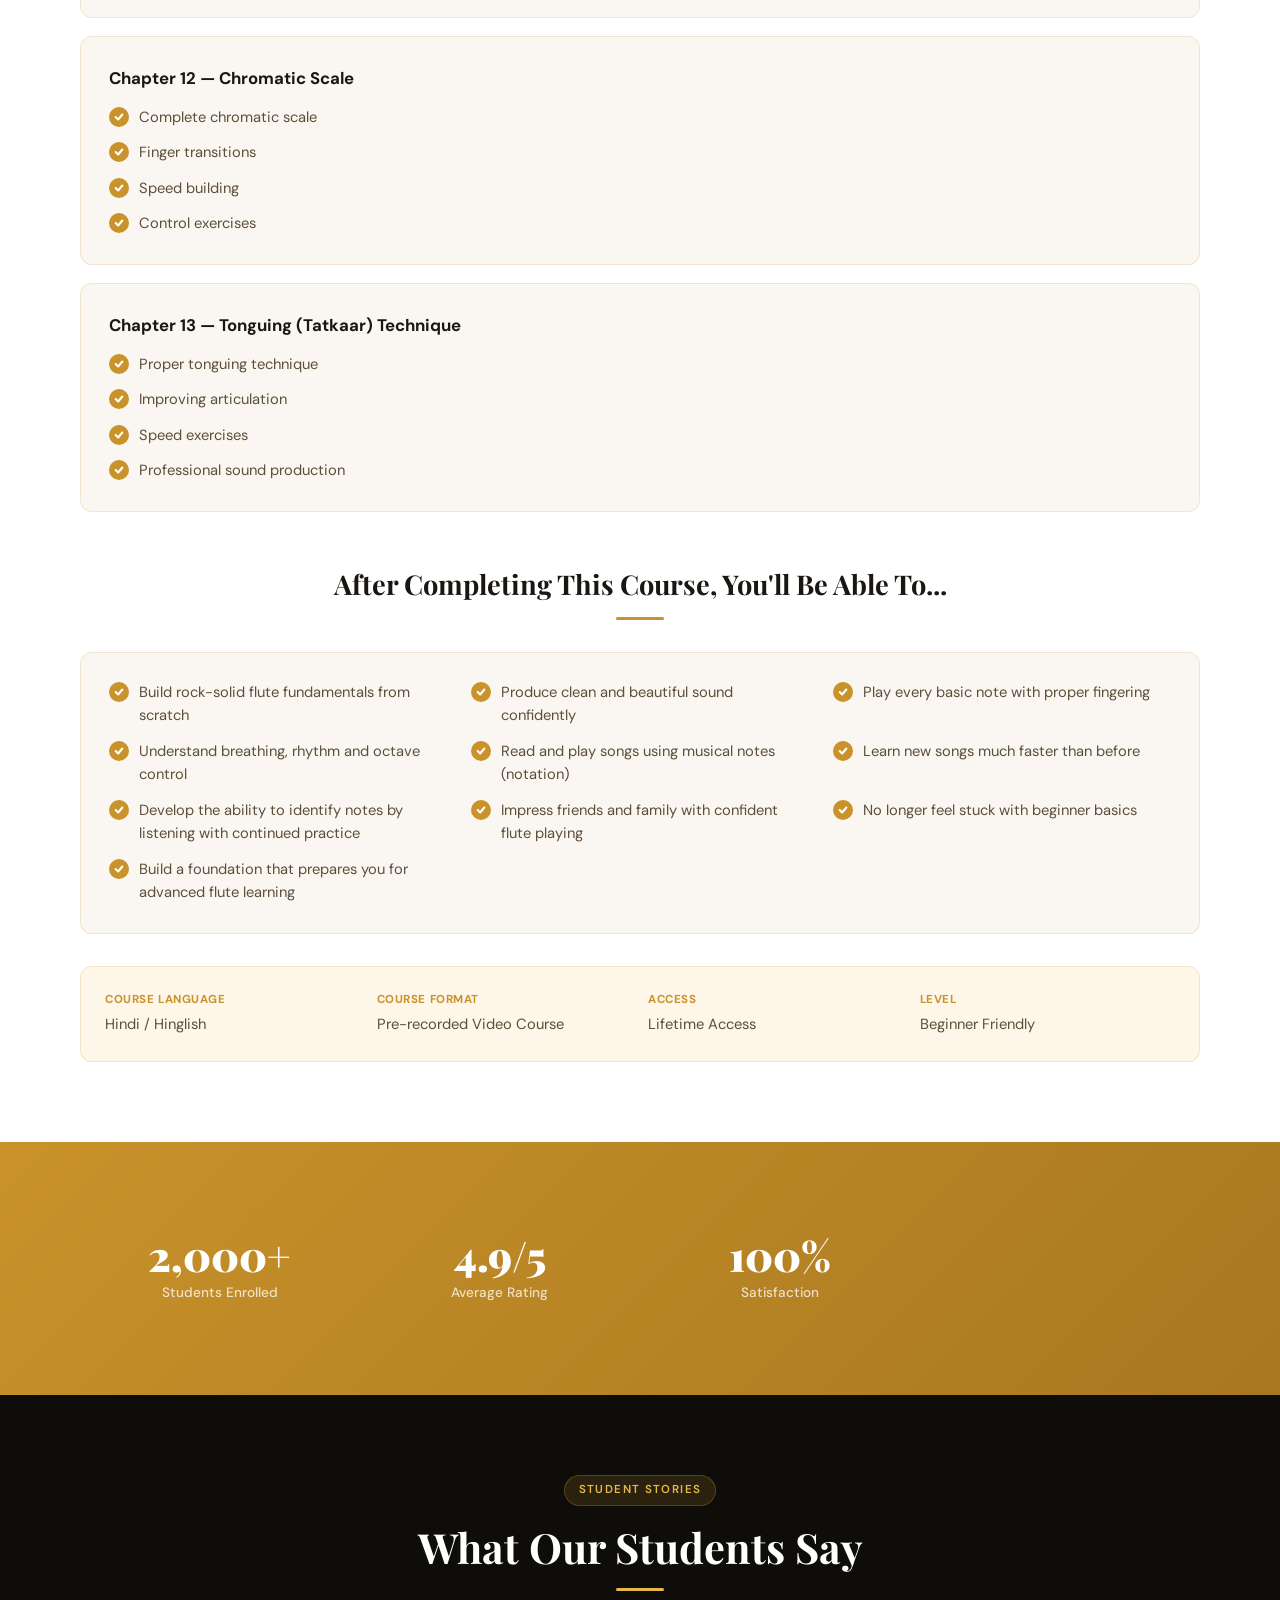
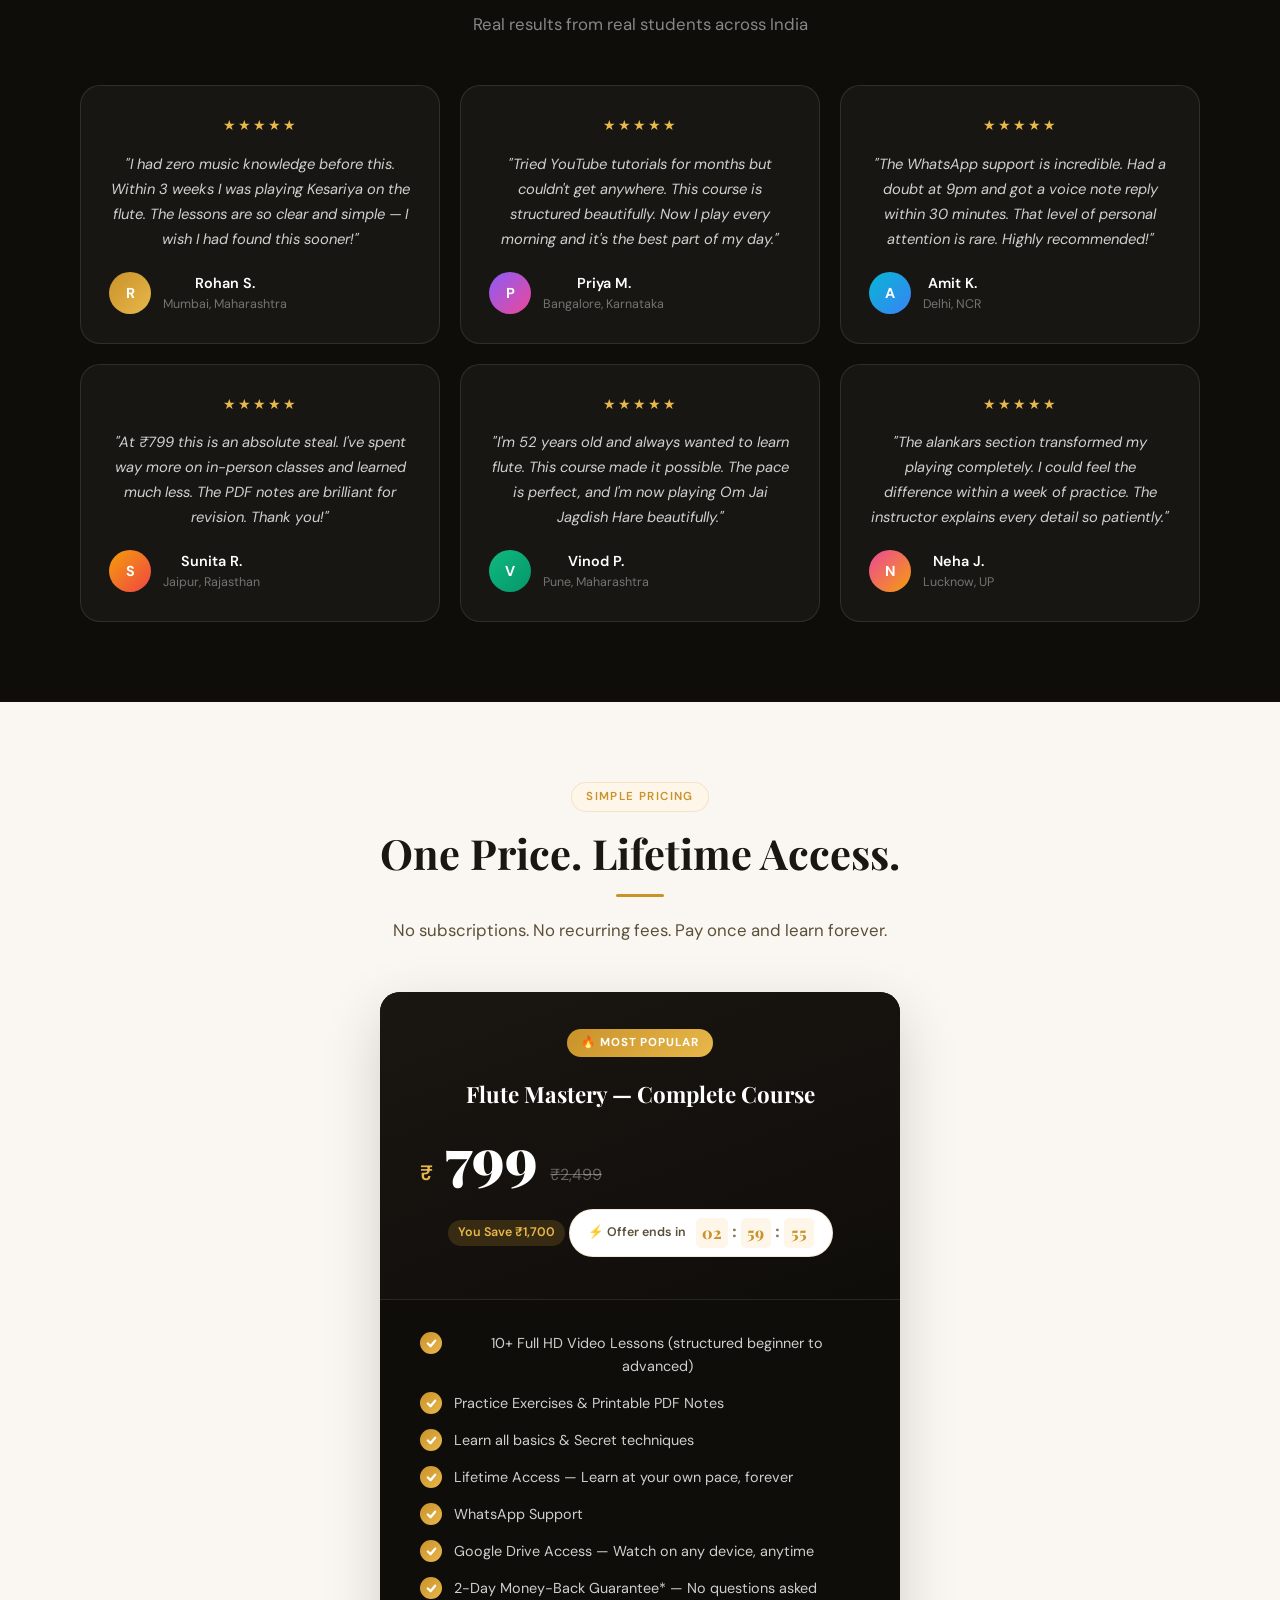
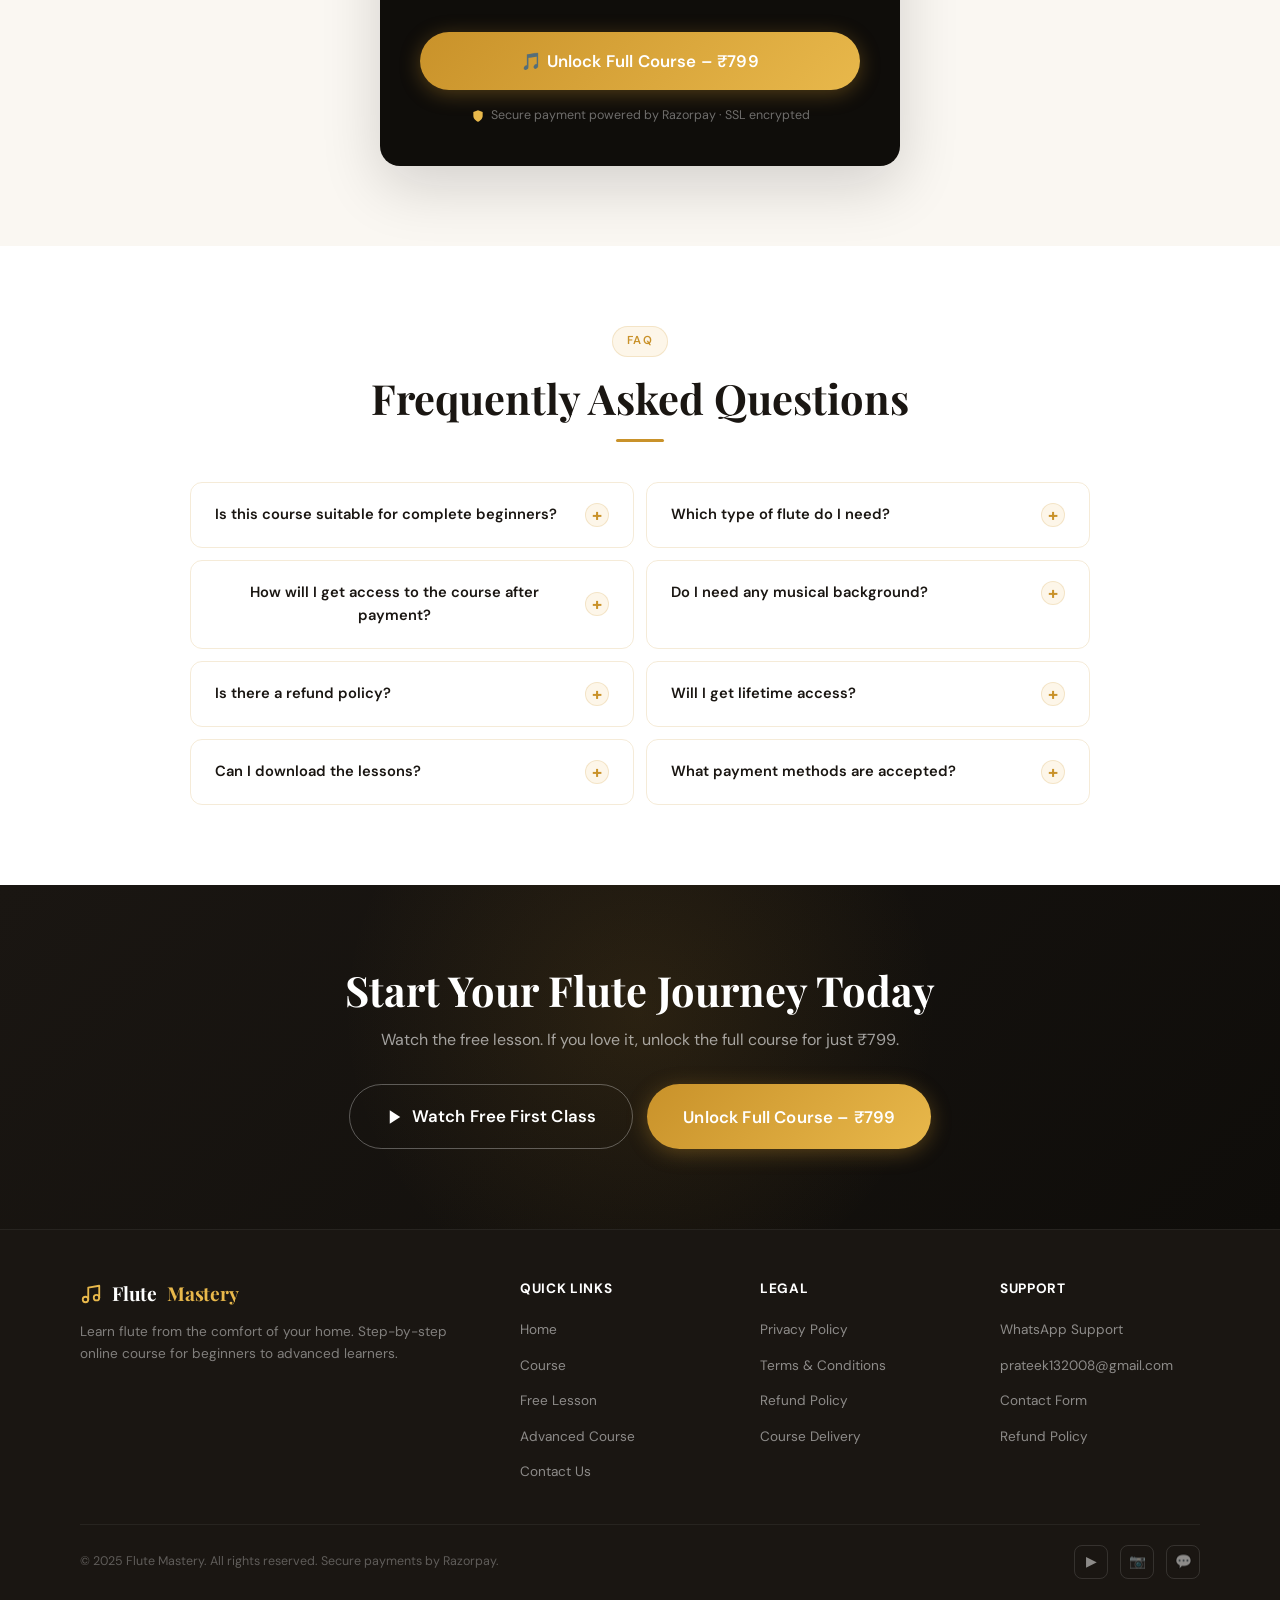
==== commit aab9d65d: "Update index.html" ====
--- a/index.html
+++ b/index.html
@@ -356,6 +356,21 @@
     </div>
   </section>
 
+  <!-- ── ALREADY KNOW THE BASICS? (Beginner → Advanced) — moved to
+       sit right after the Bundle section per request; reuses the
+       same advanced.html link, just new copy + a more noticeable
+       (but still secondary) highlighted card treatment. ── -->
+  <section class="crosssell-section section-sm">
+    <div class="container">
+      <div class="crosssell-box crosssell-box--highlight" data-reveal>
+        <span class="crosssell-tag">For Existing Players</span>
+        <h3>Already Know the Basics?</h3>
+        <p>Don't need the Beginner Course or the Combo? Explore Advanced Flute Mastery and start learning advanced techniques like Meend, Gamak, Murki, Khatka, Kan Swar and Vibrato.</p>
+        <a href="advanced.html" class="btn btn-outline btn-lg crosssell-btn">Explore Advanced →</a>
+      </div>
+    </div>
+  </section>
+
   <!-- ── FEATURES ──────────────────────────────────────────── -->
   <section class="features section-sm" id="about">
     <div class="container">
@@ -833,17 +848,6 @@
     </div>
   </section>
 
-  <!-- ── CROSS-SELL: Beginner → Advanced ──────────────────────── -->
-  <section class="crosssell-section section-sm">
-    <div class="container">
-      <div class="crosssell-box" data-reveal>
-        <h3>Already completed the Basic Course?</h3>
-        <p>Take your flute playing further with Tanpura matching, Meend, Gamak, Murki and more advanced ornamentation techniques.</p>
-        <a href="advanced.html" class="btn btn-primary btn-lg">Get Advanced Flute Mastery — ₹999 →</a>
-      </div>
-    </div>
-  </section>
-
   <!-- ── FAQ ───────────────────────────────────────────────── -->
   <section class="faq section" id="faq">
     <div class="container text-center">
--- a/style.css
+++ b/style.css
@@ -1153,6 +1153,87 @@
   .teacher-stats { grid-template-columns: 1fr 1fr; }
 }
 
+/* ── STICKY BUY BAR ────────────────────────────────────────── */
+.sticky-buy-bar {
+  position: fixed;
+  left: 0; right: 0; bottom: 0;
+  z-index: 950; /* below .modal-overlay (9999), above page content */
+  background: rgba(15,13,10,0.97);
+  backdrop-filter: blur(16px);
+  border-top: 1px solid rgba(201,146,42,0.25);
+  box-shadow: 0 -8px 30px rgba(0,0,0,0.35);
+  padding: 12px 20px calc(12px + env(safe-area-inset-bottom, 0px));
+  transform: translateY(100%);
+  opacity: 0;
+  pointer-events: none;
+  transition: transform 0.3s ease, opacity 0.3s ease;
+}
+.sticky-buy-bar.visible {
+  transform: translateY(0);
+  opacity: 1;
+  pointer-events: all;
+}
+.sticky-buy-bar.modal-open {
+  opacity: 0;
+  pointer-events: none;
+}
+.sticky-buy-inner {
+  display: flex;
+  align-items: center;
+  justify-content: space-between;
+  gap: 16px;
+  max-width: var(--max-w);
+  margin: 0 auto;
+}
+.sticky-buy-info {
+  display: flex;
+  flex-direction: column;
+  line-height: 1.3;
+  min-width: 0;
+}
+.sticky-buy-name {
+  color: rgba(255,255,255,0.55);
+  font-size: 0.72rem;
+  white-space: nowrap;
+  overflow: hidden;
+  text-overflow: ellipsis;
+}
+.sticky-buy-price {
+  color: var(--gold-light);
+  font-family: var(--font-head);
+  font-size: 1.05rem;
+  font-weight: 700;
+}
+.sticky-buy-orig {
+  color: rgba(255,255,255,0.35);
+  font-family: var(--font-body);
+  font-size: 0.78rem;
+  font-weight: 500;
+  text-decoration: line-through;
+  margin-left: 4px;
+}
+.sticky-buy-actions {
+  display: flex;
+  align-items: center;
+  gap: 10px;
+  flex-shrink: 0;
+}
+.sticky-buy-primary {
+  padding: 13px 24px;
+  font-size: 0.9rem;
+}
+.sticky-buy-secondary {
+  padding: 11px 16px;
+  font-size: 0.8rem;
+}
+@media (max-width: 600px) {
+  .sticky-buy-bar { padding: 10px 14px calc(10px + env(safe-area-inset-bottom, 0px)); }
+  .sticky-buy-info { display: none; } /* keep the bar compact so both buttons fit without wrapping */
+  .sticky-buy-inner { justify-content: center; }
+  .sticky-buy-actions { width: 100%; }
+  .sticky-buy-primary, .sticky-buy-secondary { flex: 1; text-align: center; }
+}
+
 /* ── ENROLLMENT MODAL ──────────────────────────────────────── */
 .modal-overlay {
   position: fixed;
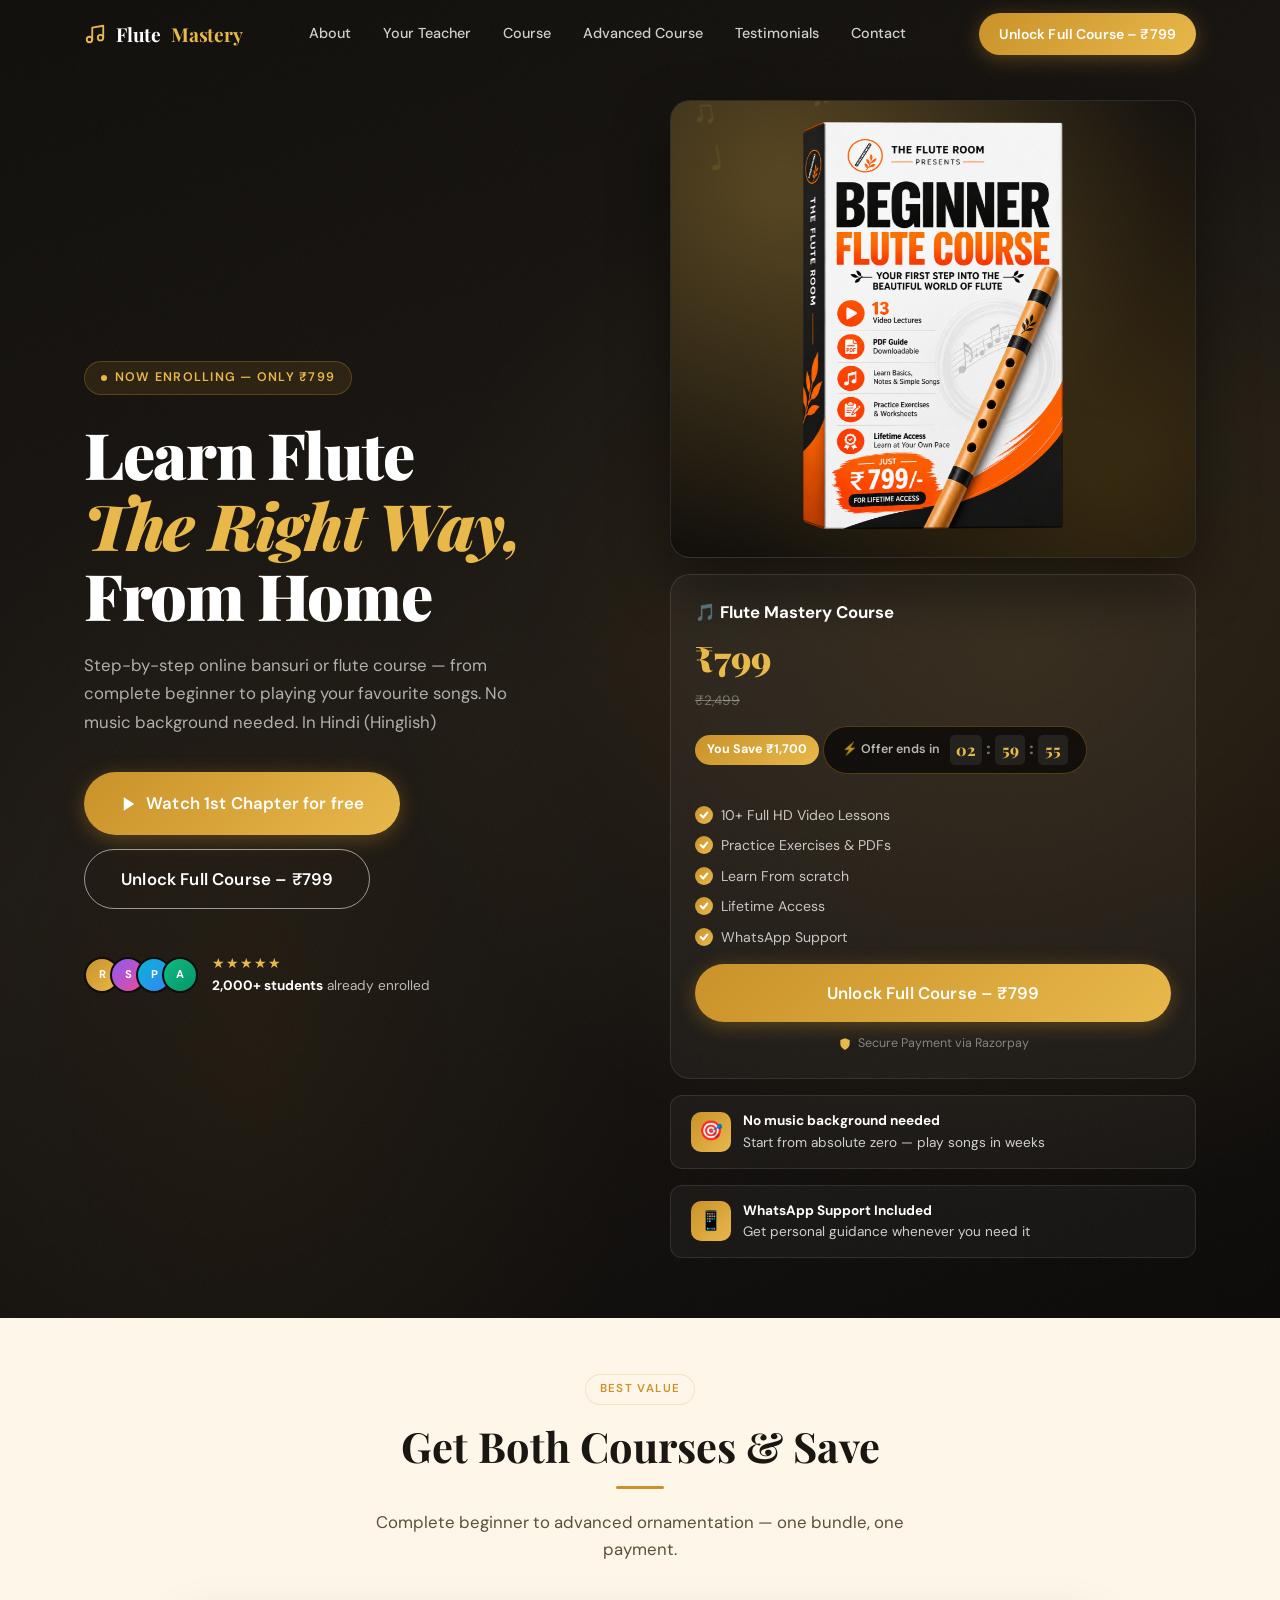
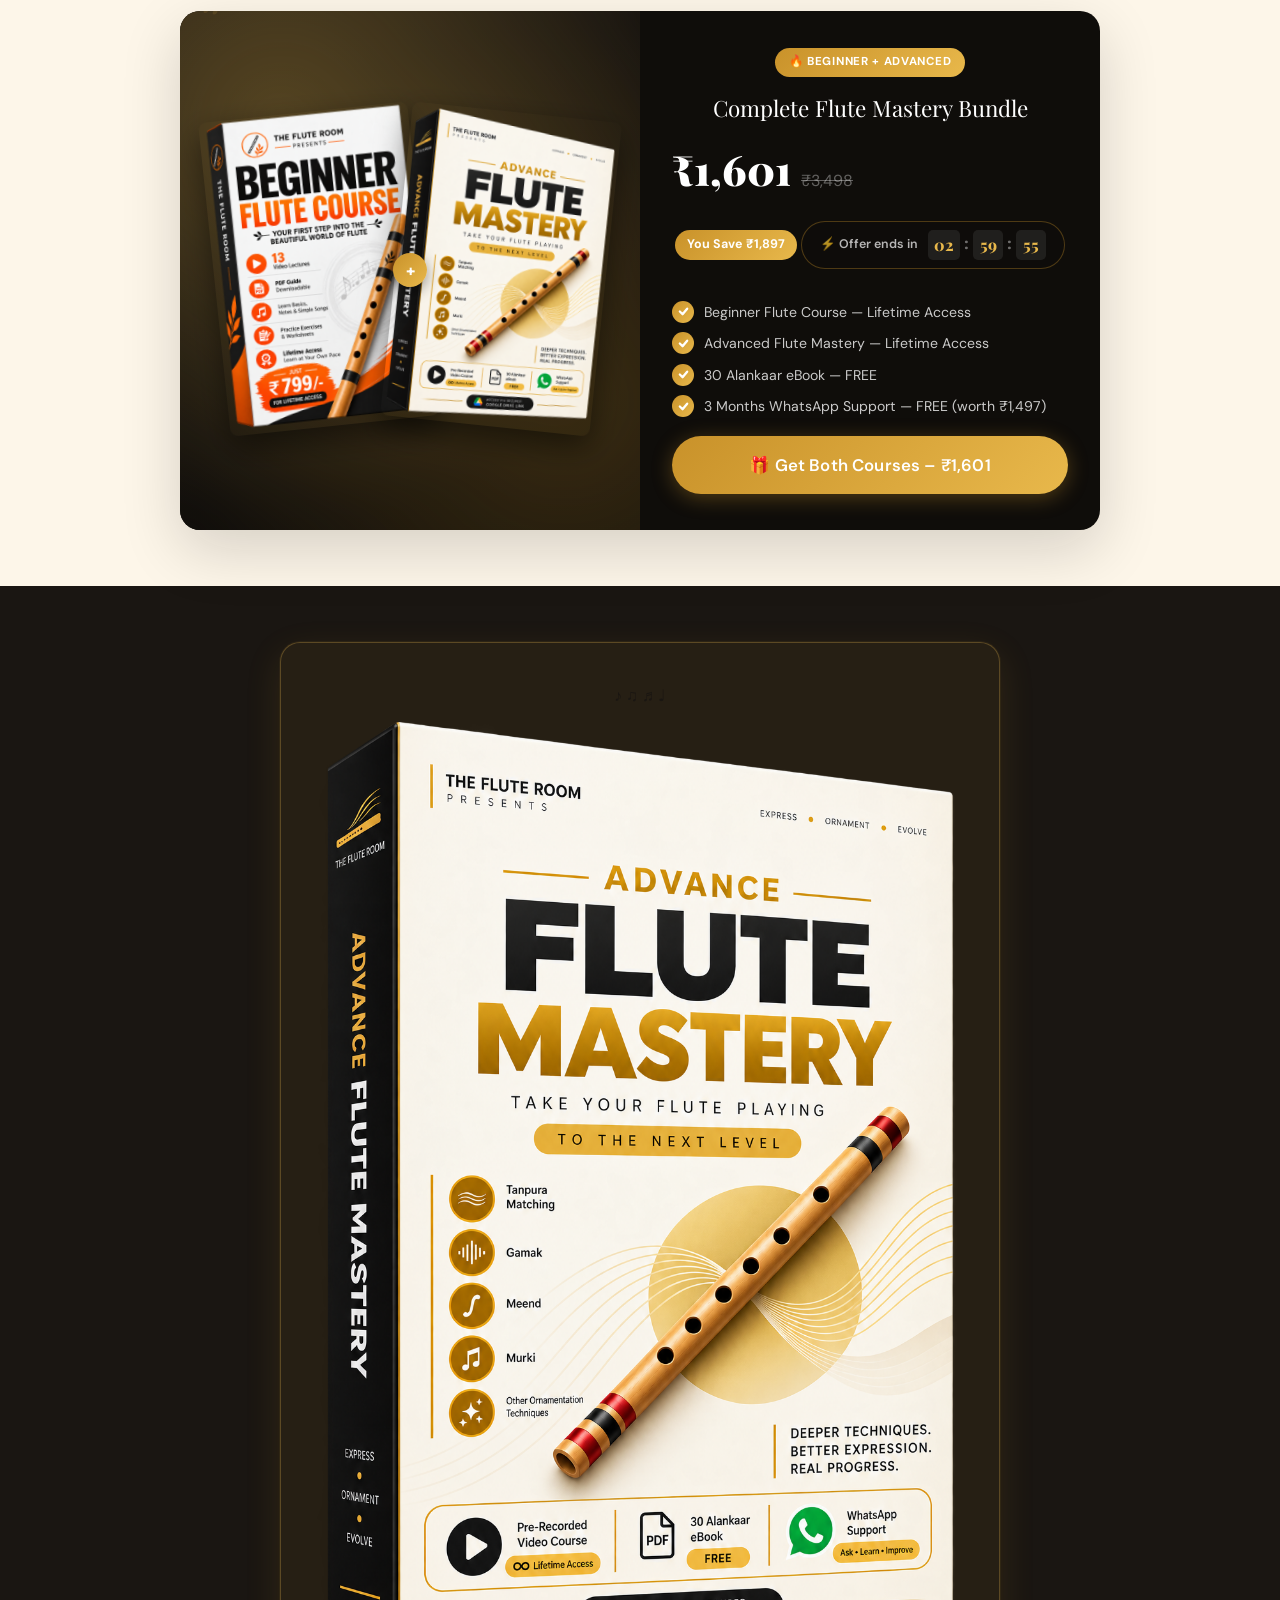
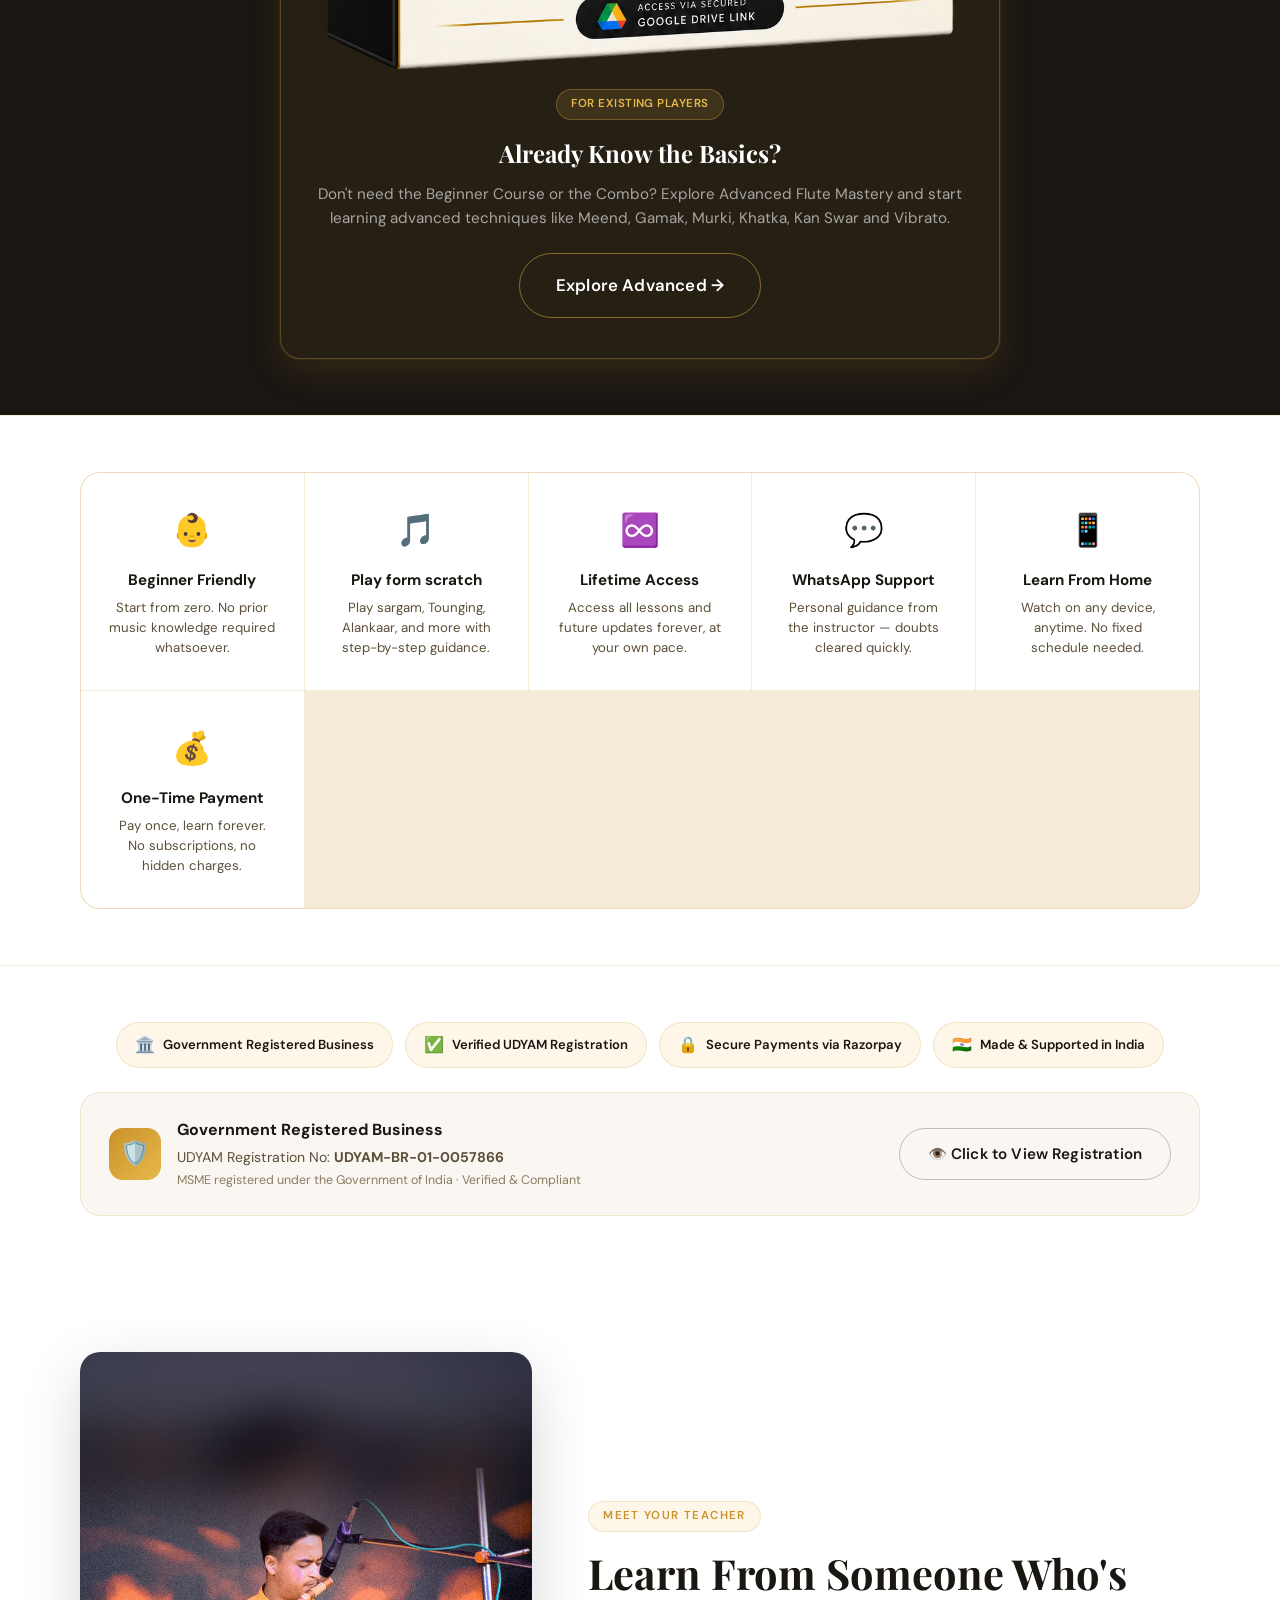
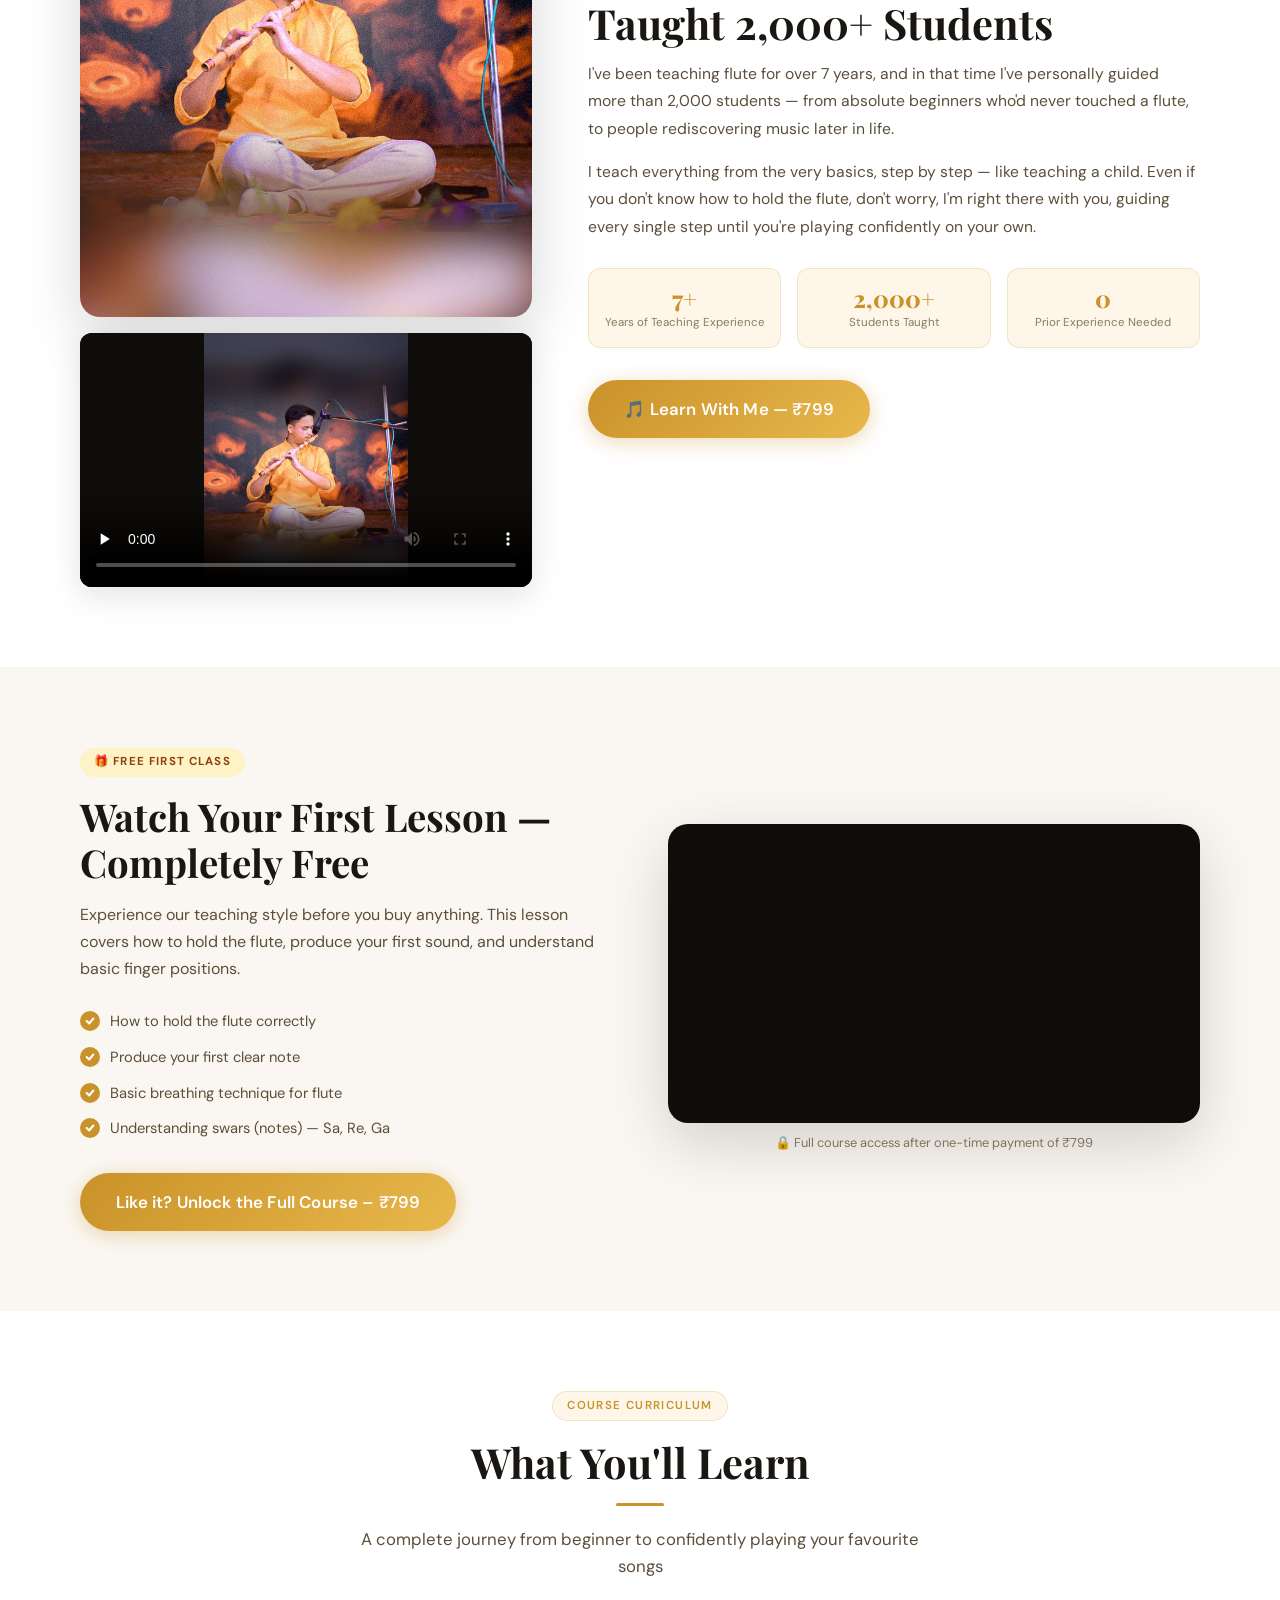
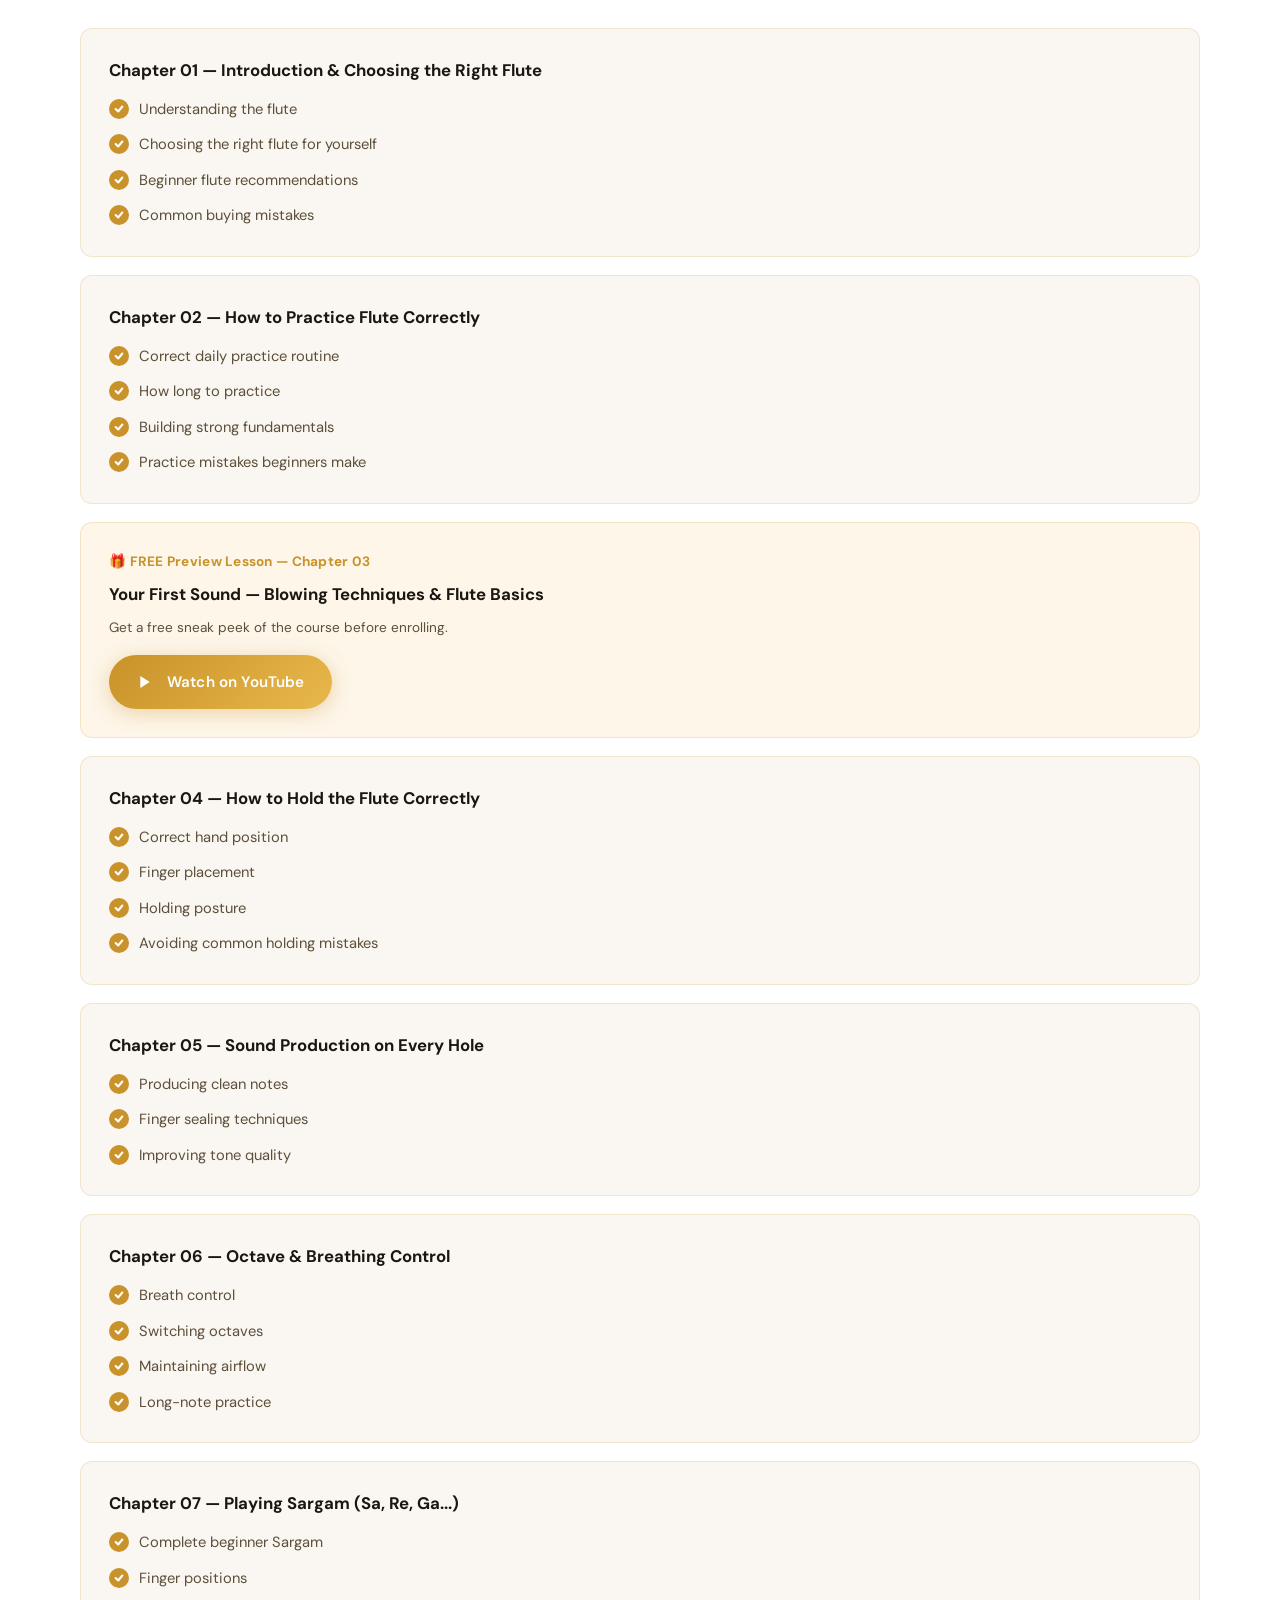
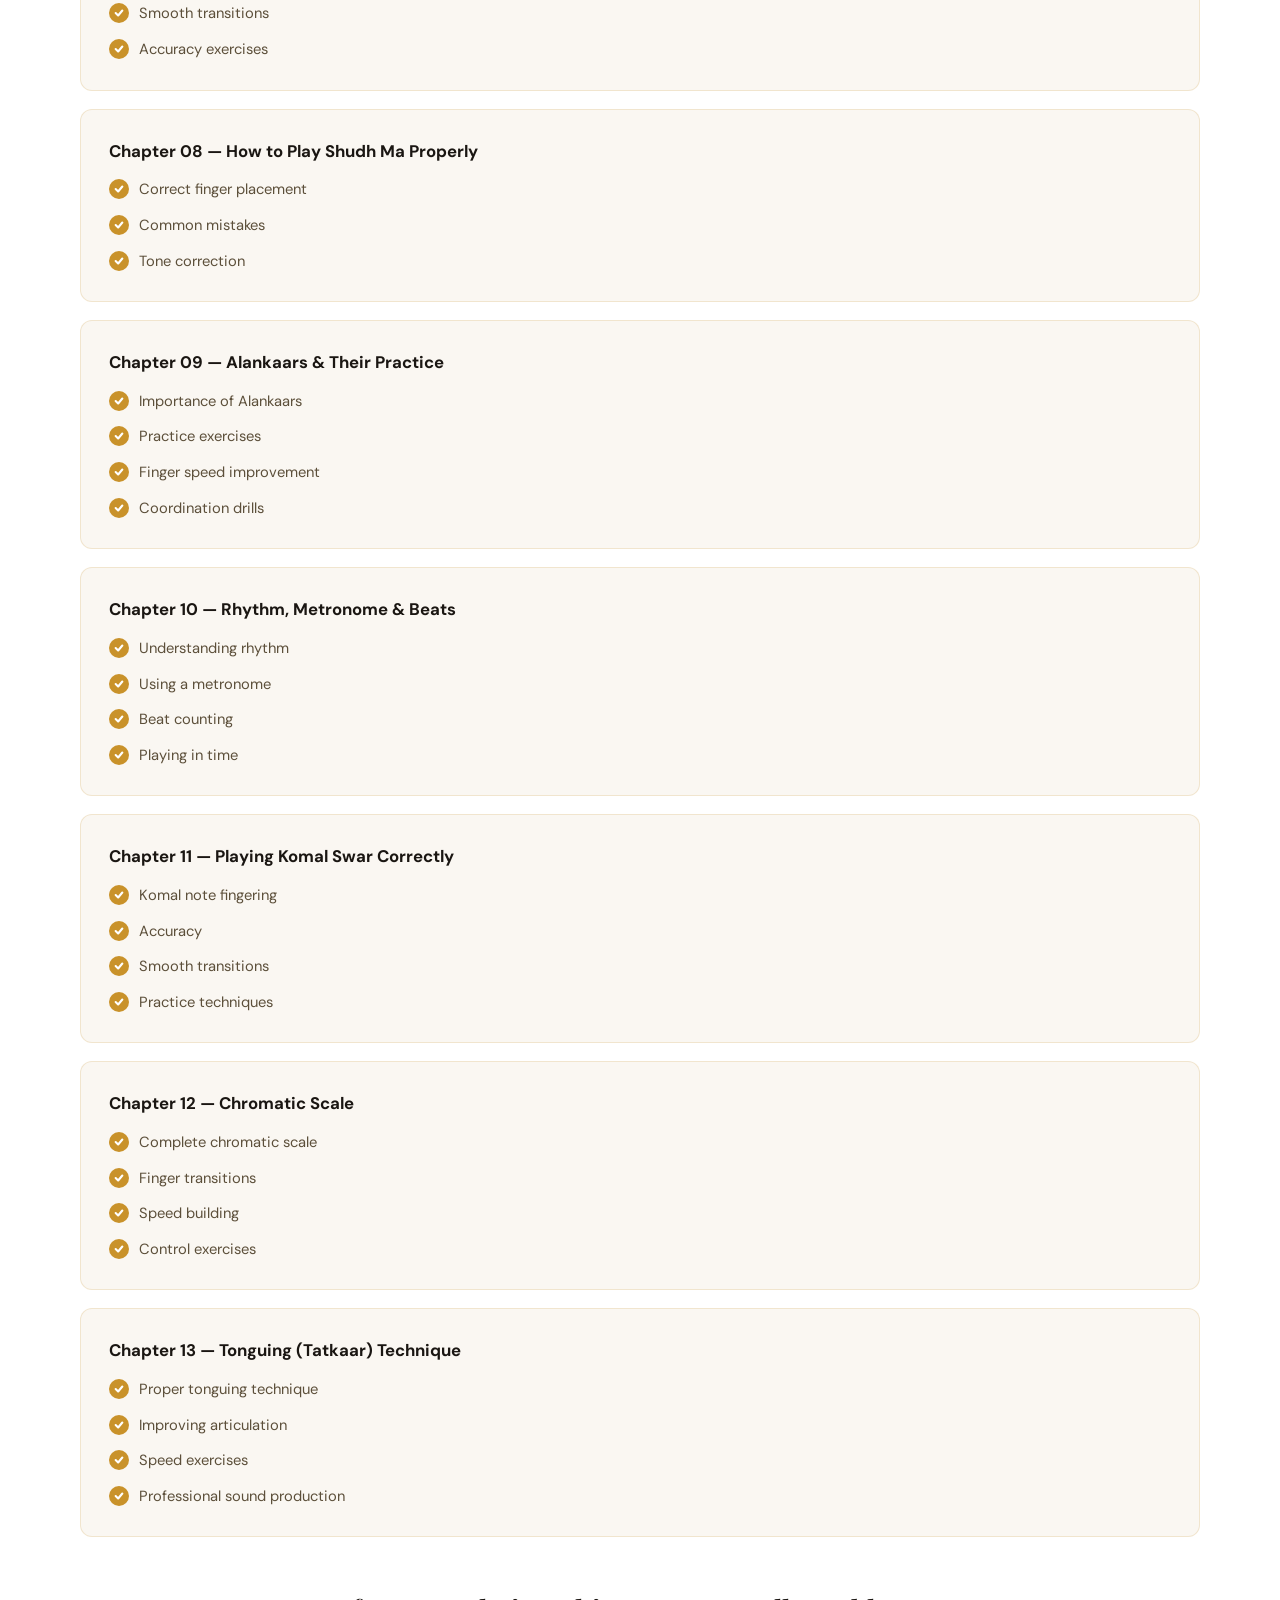
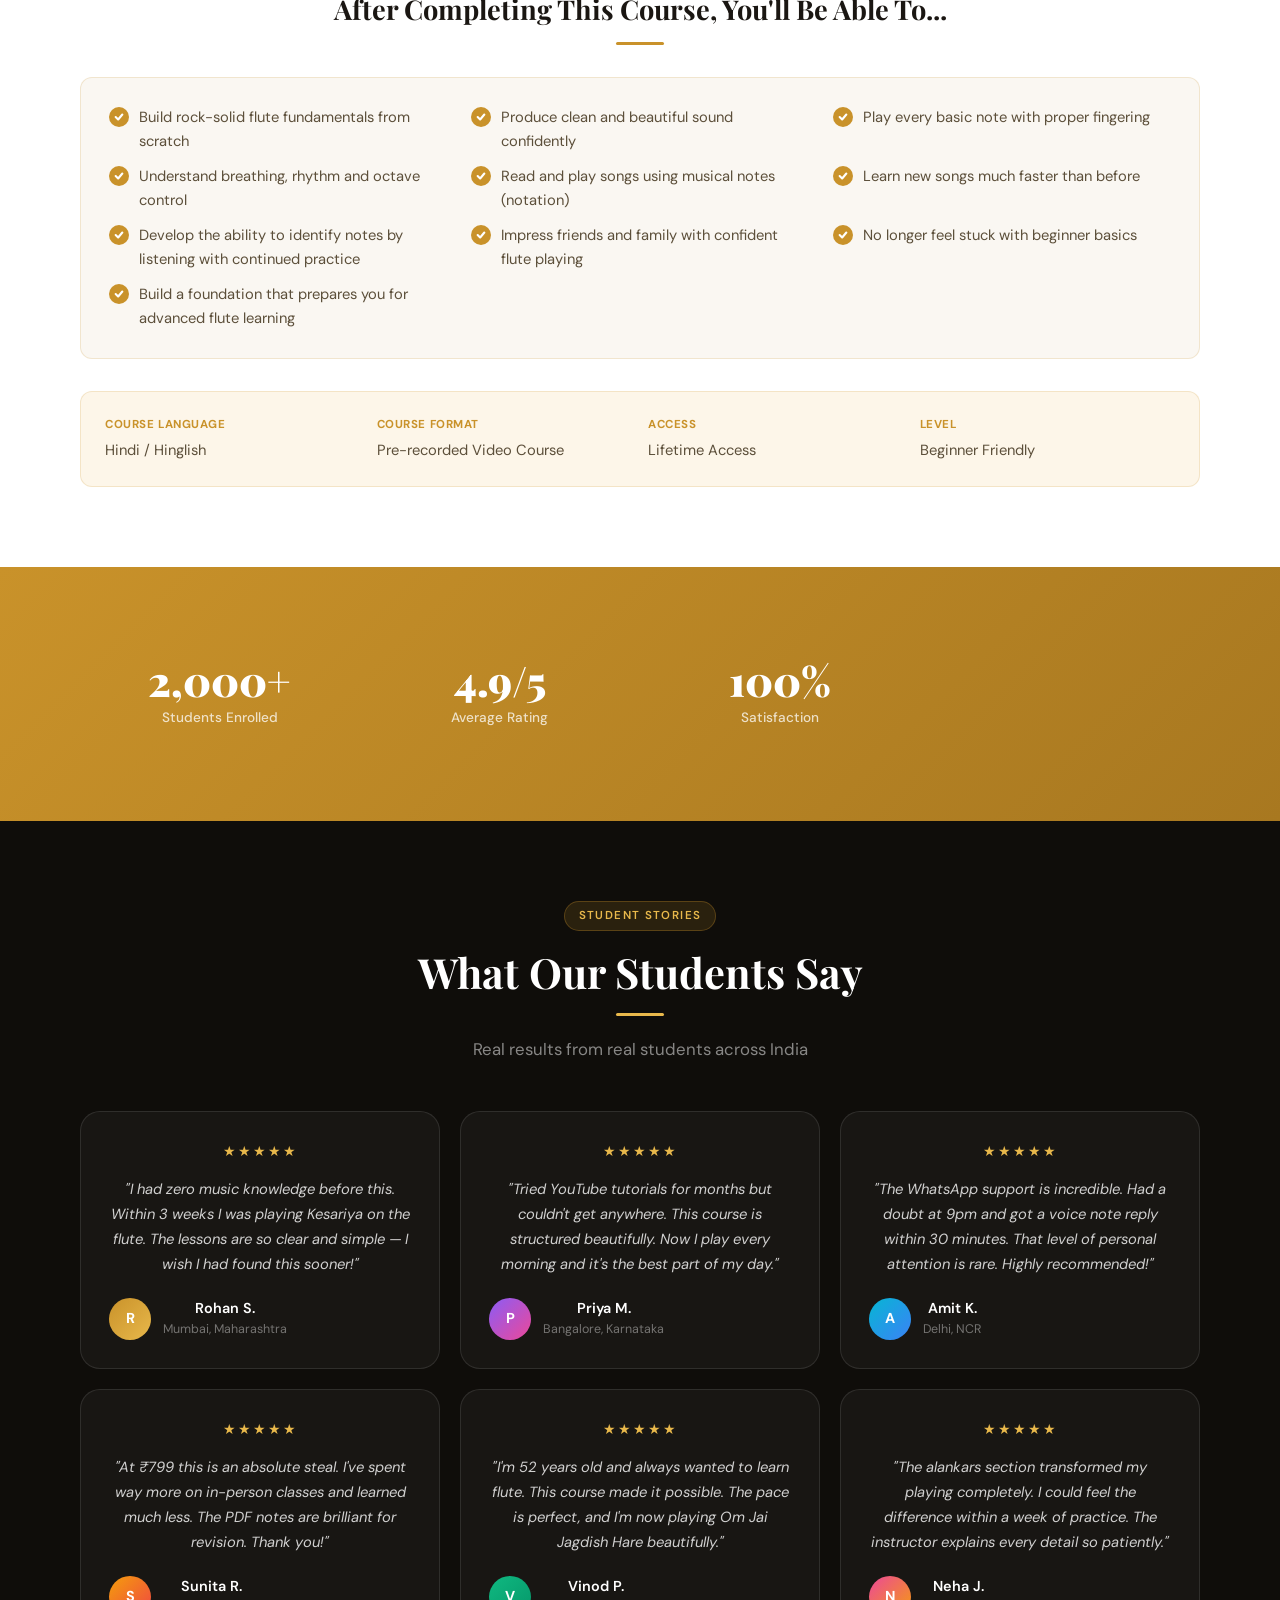
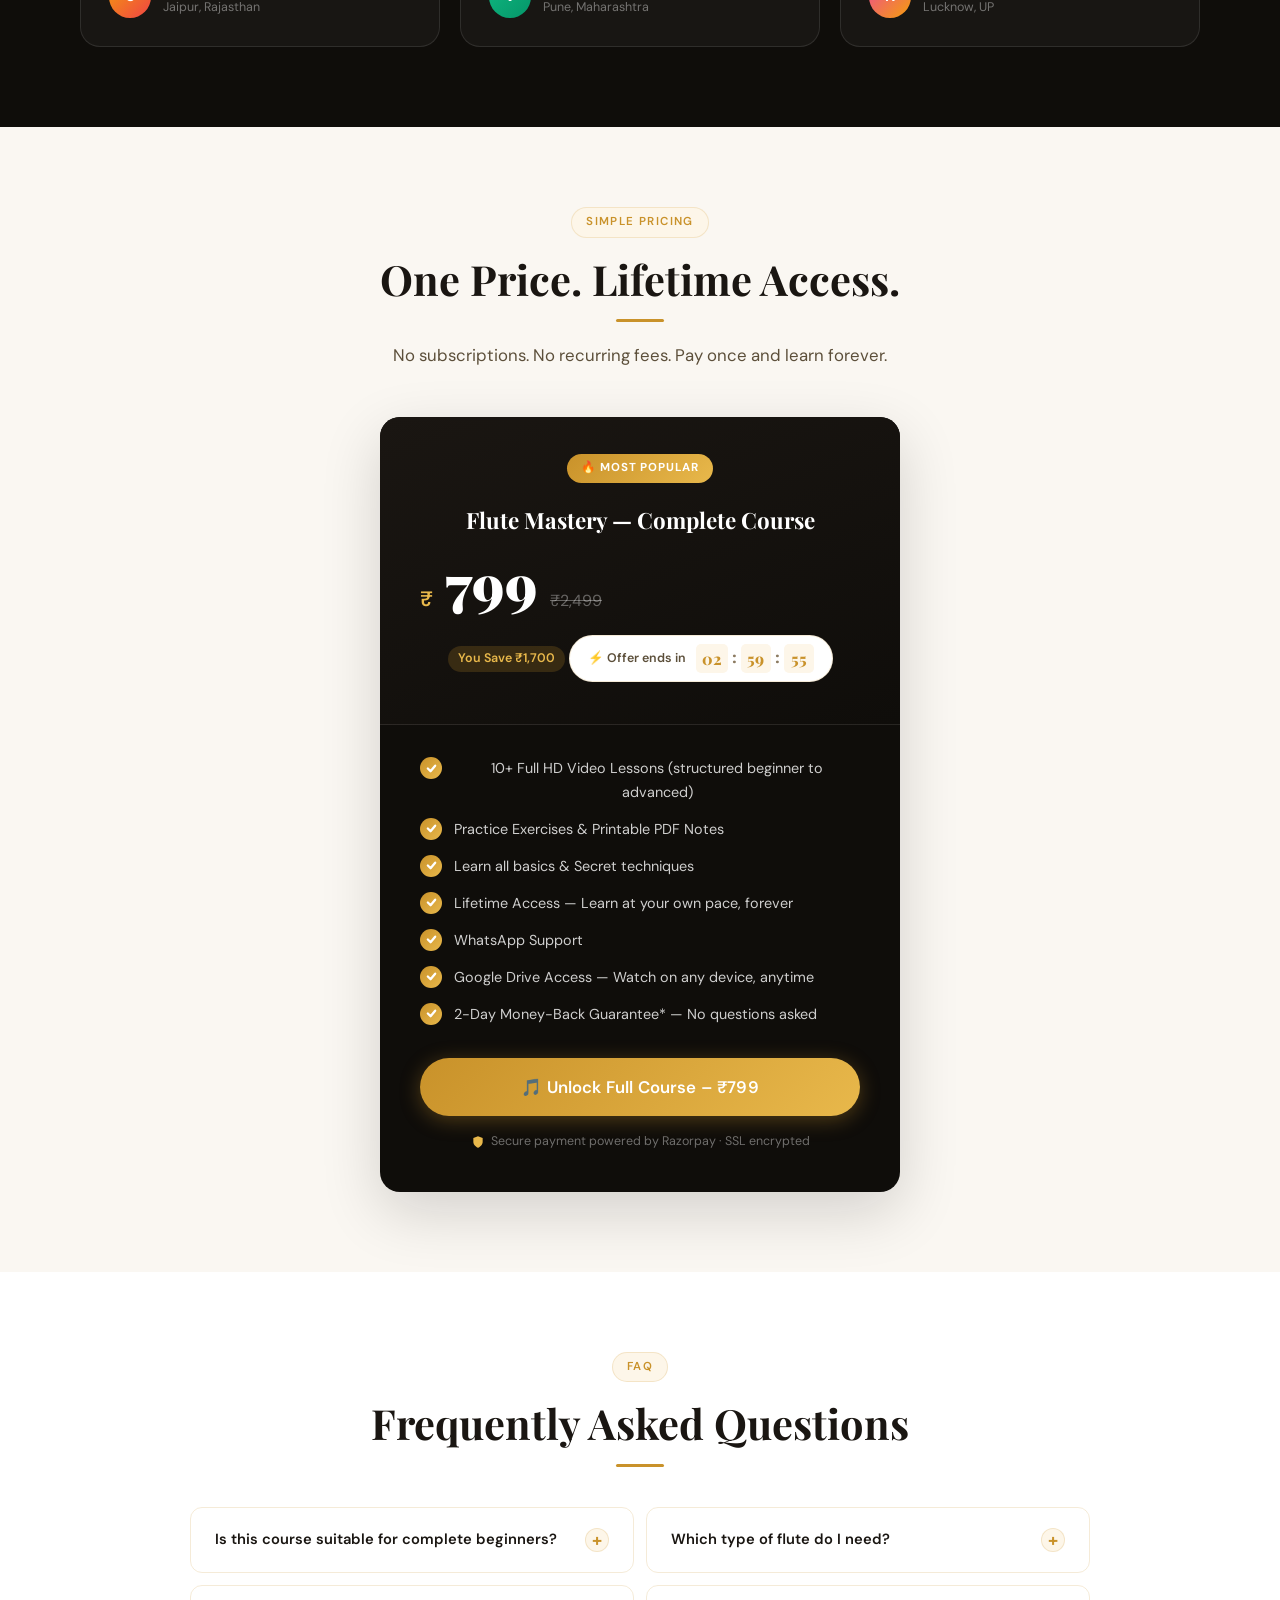
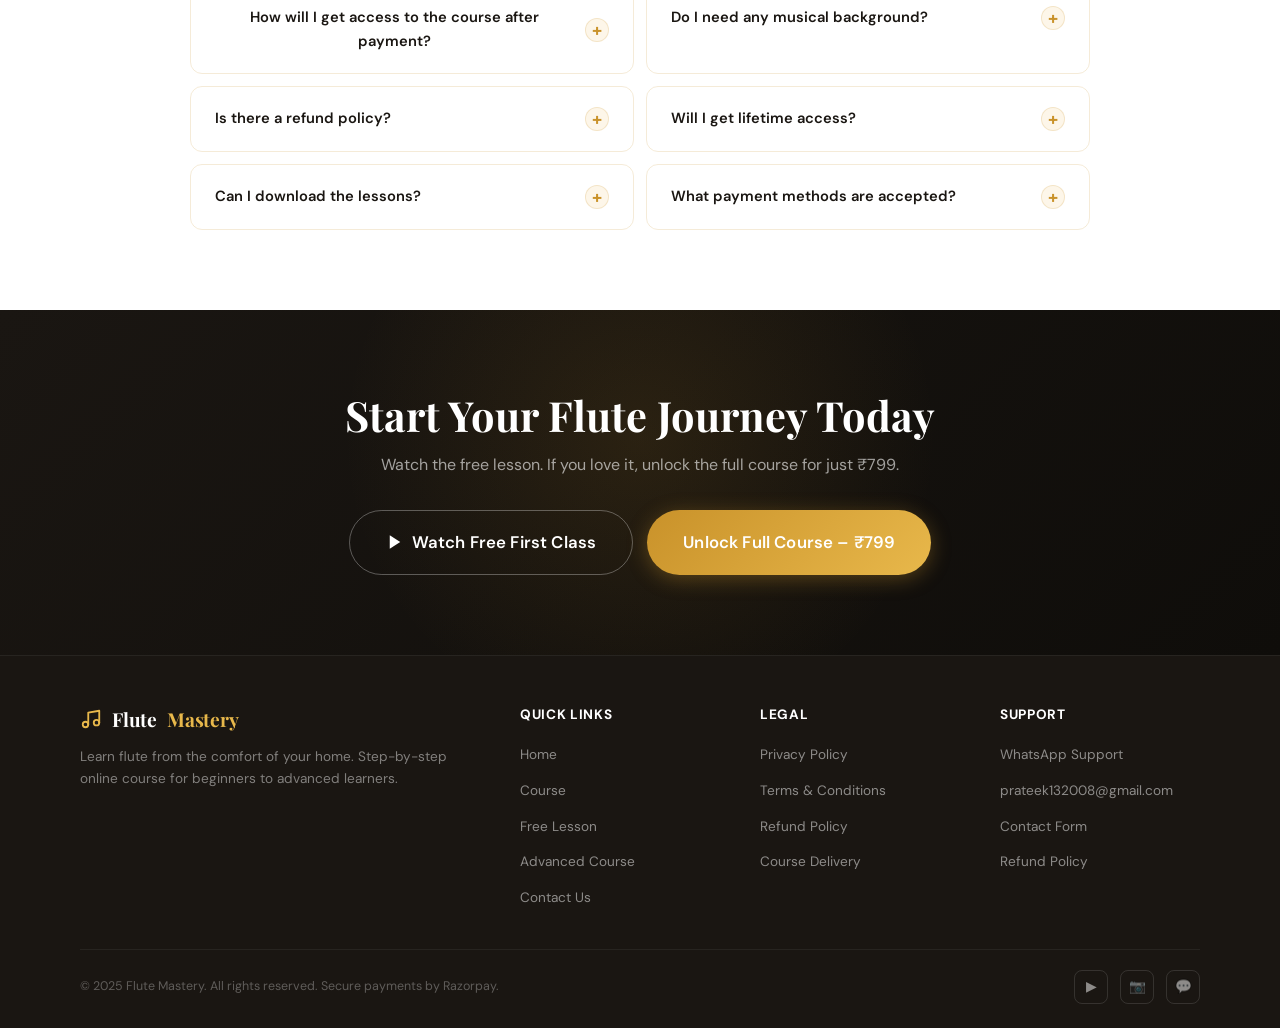
==== commit d279d026: "Update index.html" ====
--- a/index.html
+++ b/index.html
@@ -363,6 +363,13 @@
   <section class="crosssell-section section-sm">
     <div class="container">
       <div class="crosssell-box crosssell-box--highlight" data-reveal>
+        <div class="crosssell-cover">
+          <span class="crosssell-note crosssell-note--1" aria-hidden="true">♪</span>
+          <span class="crosssell-note crosssell-note--2" aria-hidden="true">♫</span>
+          <span class="crosssell-note crosssell-note--3" aria-hidden="true">♬</span>
+          <span class="crosssell-note crosssell-note--4" aria-hidden="true">♩</span>
+          <img src="Advance_flute_course_cover.png" alt="Advanced Flute Mastery course cover" loading="lazy" width="700" height="900" />
+        </div>
         <span class="crosssell-tag">For Existing Players</span>
         <h3>Already Know the Basics?</h3>
         <p>Don't need the Beginner Course or the Combo? Explore Advanced Flute Mastery and start learning advanced techniques like Meend, Gamak, Murki, Khatka, Kan Swar and Vibrato.</p>
--- a/style.css
+++ b/style.css
@@ -1561,6 +1561,38 @@
   }
 }
 
+/* Highlighted variant — used for the "Already Know the Basics?" /
+   "Need to Build Your Basics First?" cards so they're noticeably
+   more visible than a plain crosssell-box, while staying clearly
+   secondary to the primary purchase CTA (no gold-gradient button,
+   just a soft gold glow/border on the existing card). */
+.crosssell-box--highlight {
+  background: rgba(232,184,75,0.06);
+  border: 1px solid rgba(232,184,75,0.28);
+  box-shadow: 0 0 0 1px rgba(232,184,75,0.06), 0 12px 36px rgba(201,146,42,0.14);
+}
+.crosssell-tag {
+  display: inline-block;
+  background: rgba(232,184,75,0.12);
+  color: var(--gold-light);
+  border: 1px solid rgba(232,184,75,0.3);
+  font-size: 0.72rem;
+  font-weight: 600;
+  letter-spacing: 0.04em;
+  text-transform: uppercase;
+  padding: 5px 14px;
+  border-radius: 100px;
+  margin-bottom: 14px;
+}
+.crosssell-box--highlight .crosssell-btn.btn-outline {
+  border-color: rgba(232,184,75,0.5);
+  color: var(--white);
+}
+.crosssell-box--highlight .crosssell-btn.btn-outline:hover {
+  background: rgba(232,184,75,0.14);
+  border-color: var(--gold-light);
+}
+
 /* ── Bundle Offer Section ─────────────────────────────────── */
 .bundle-section { background: var(--gold-pale); }
 .bundle-card {
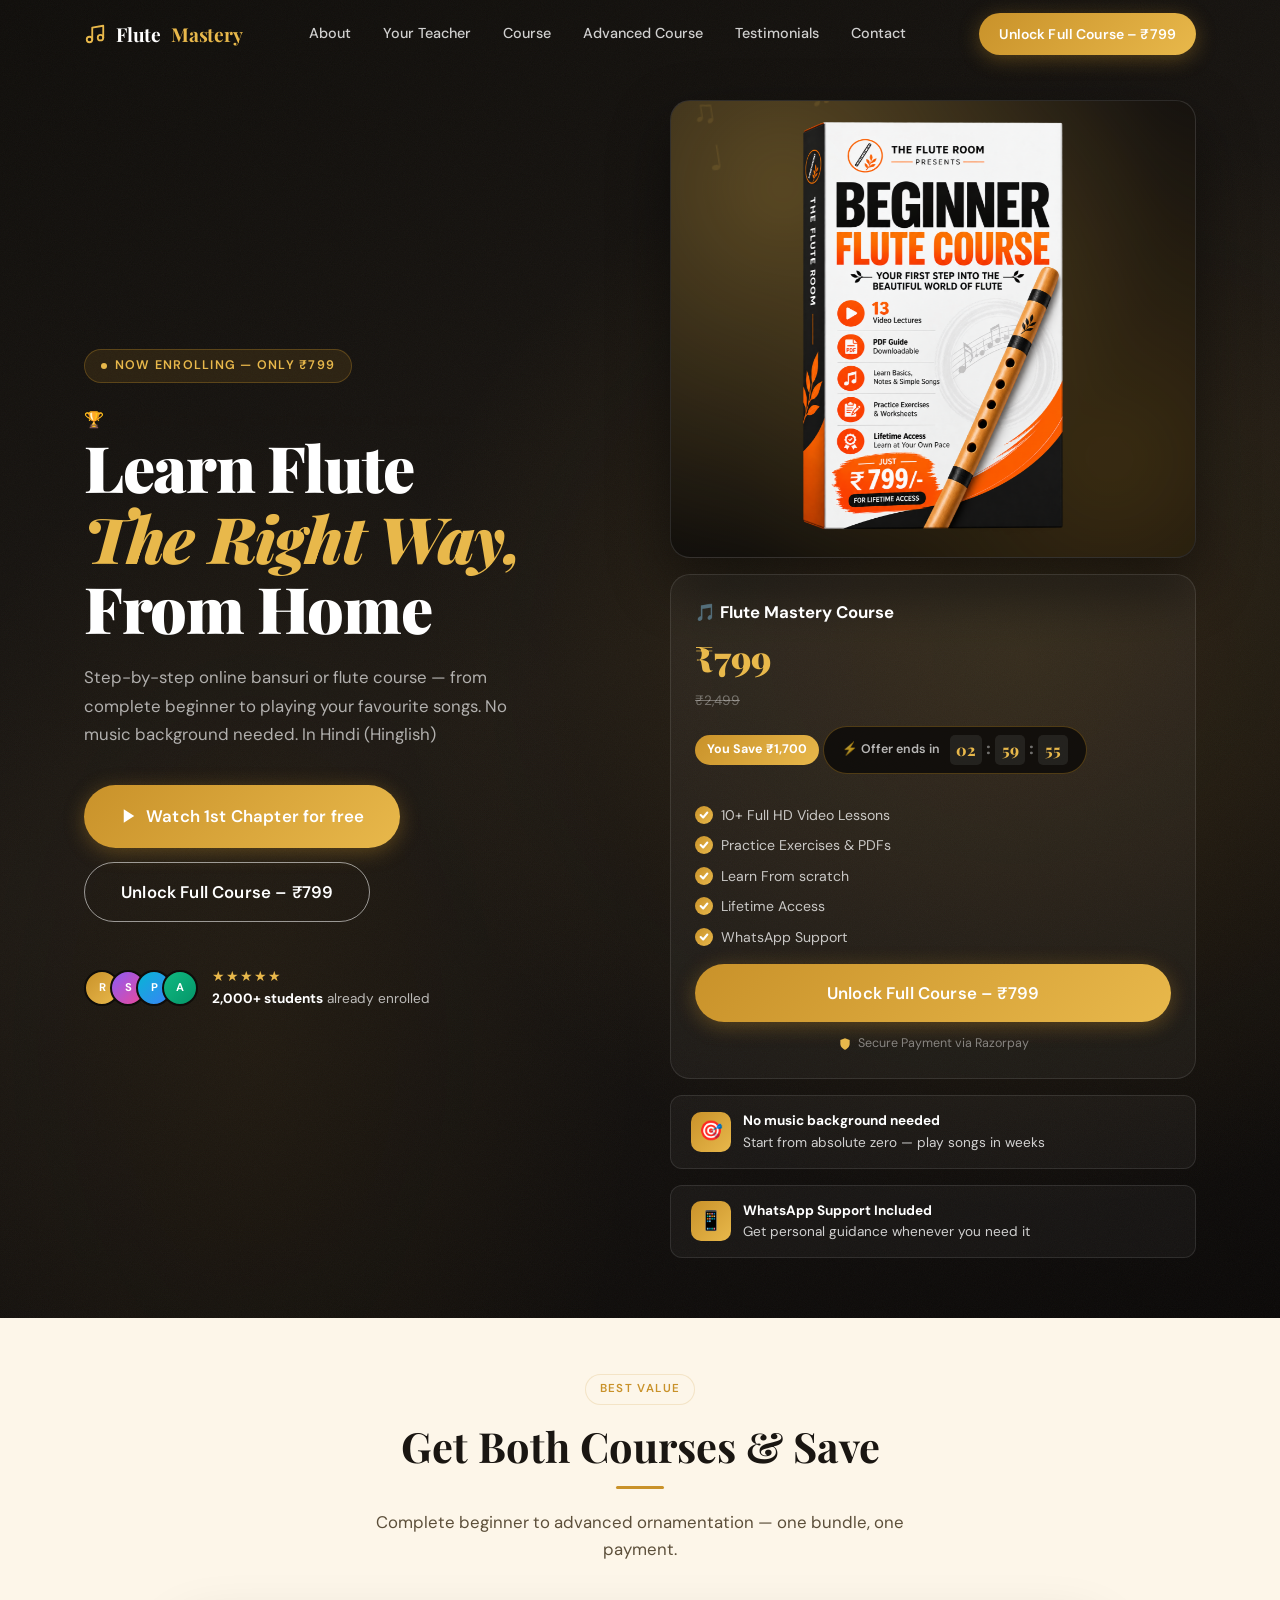
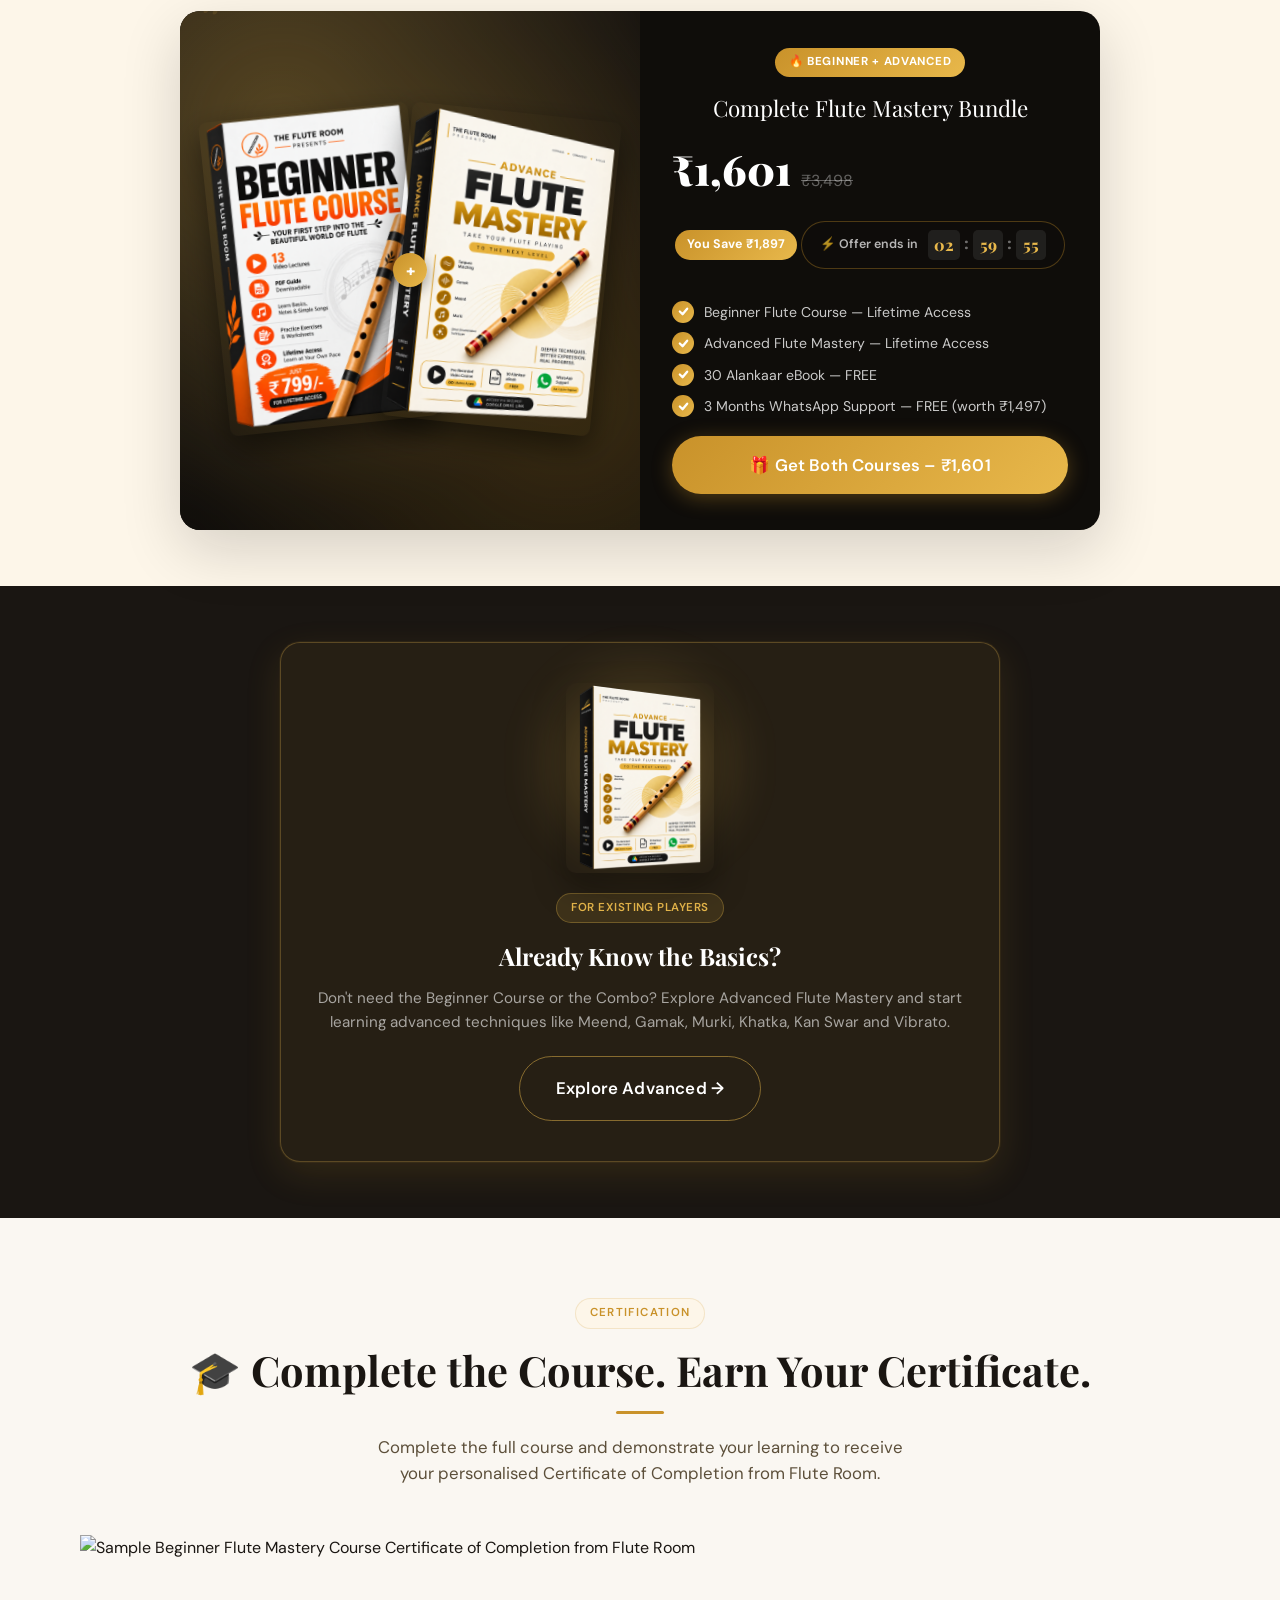
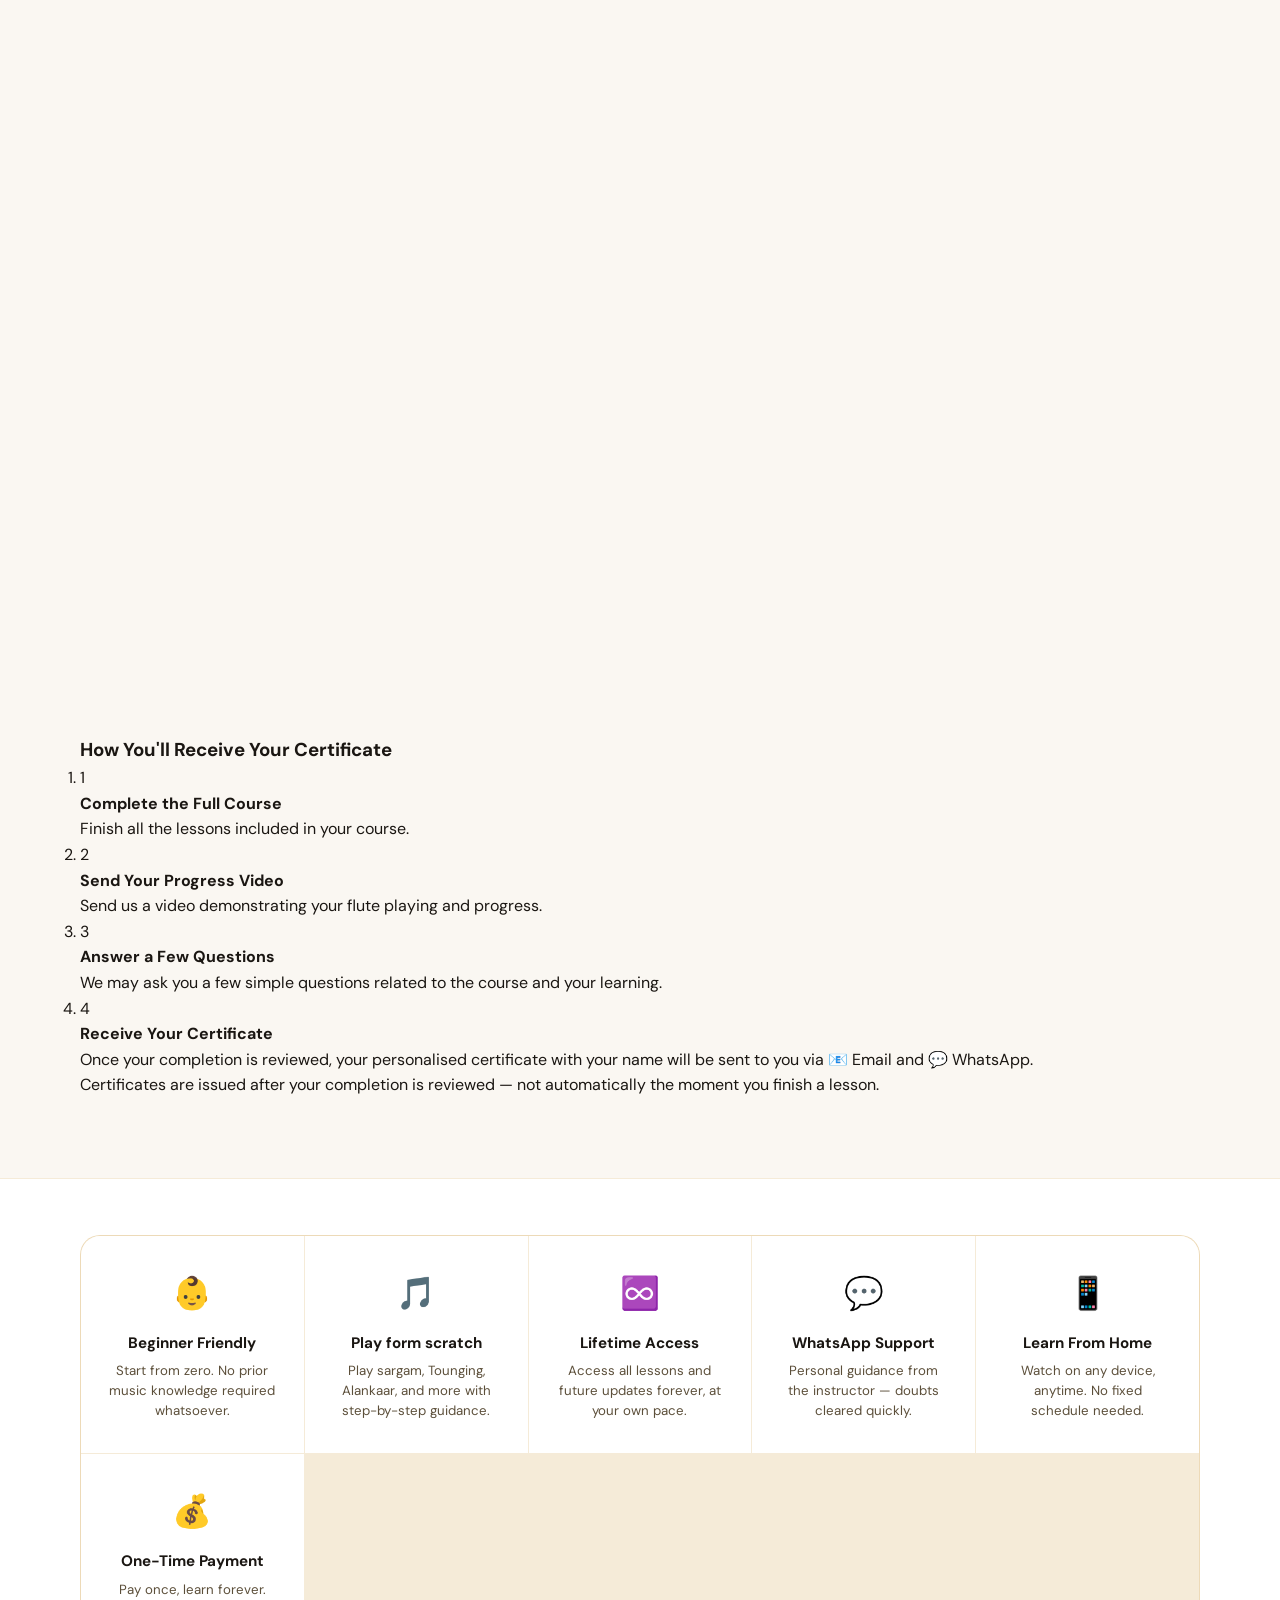
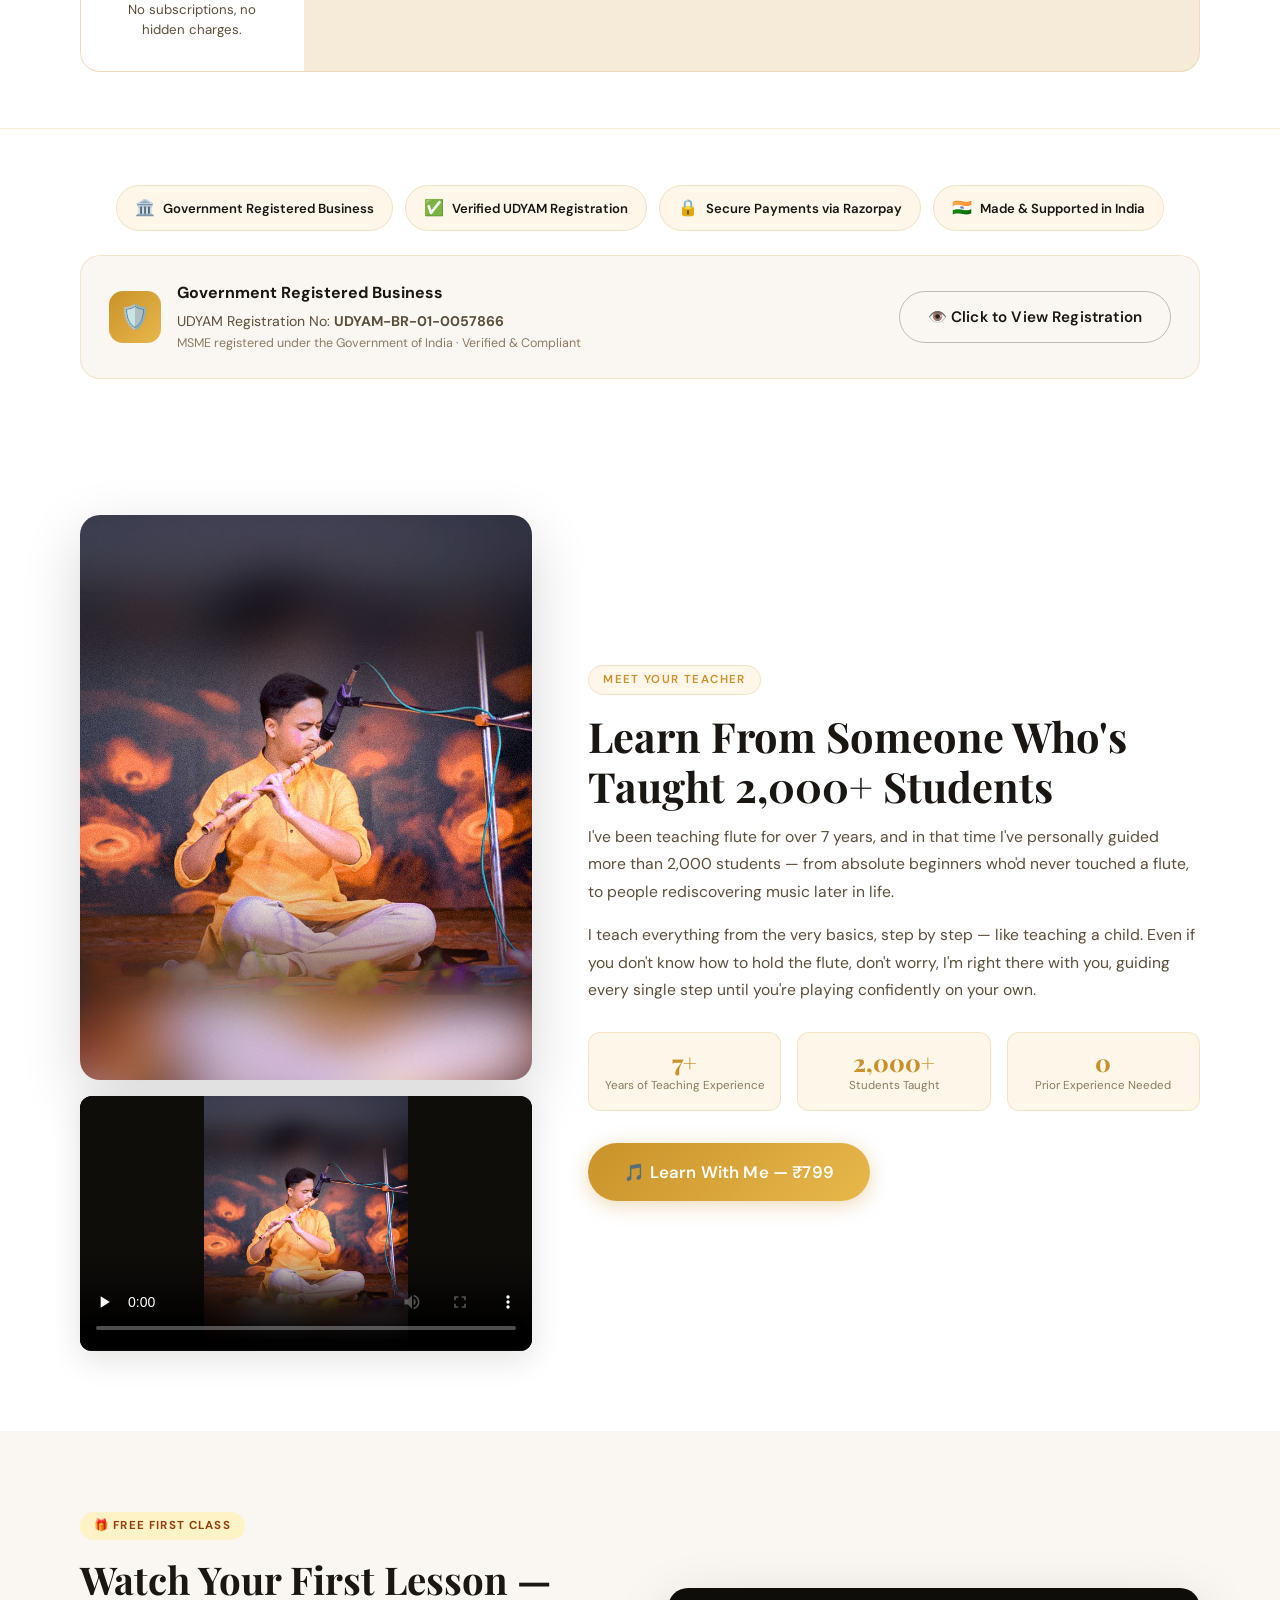
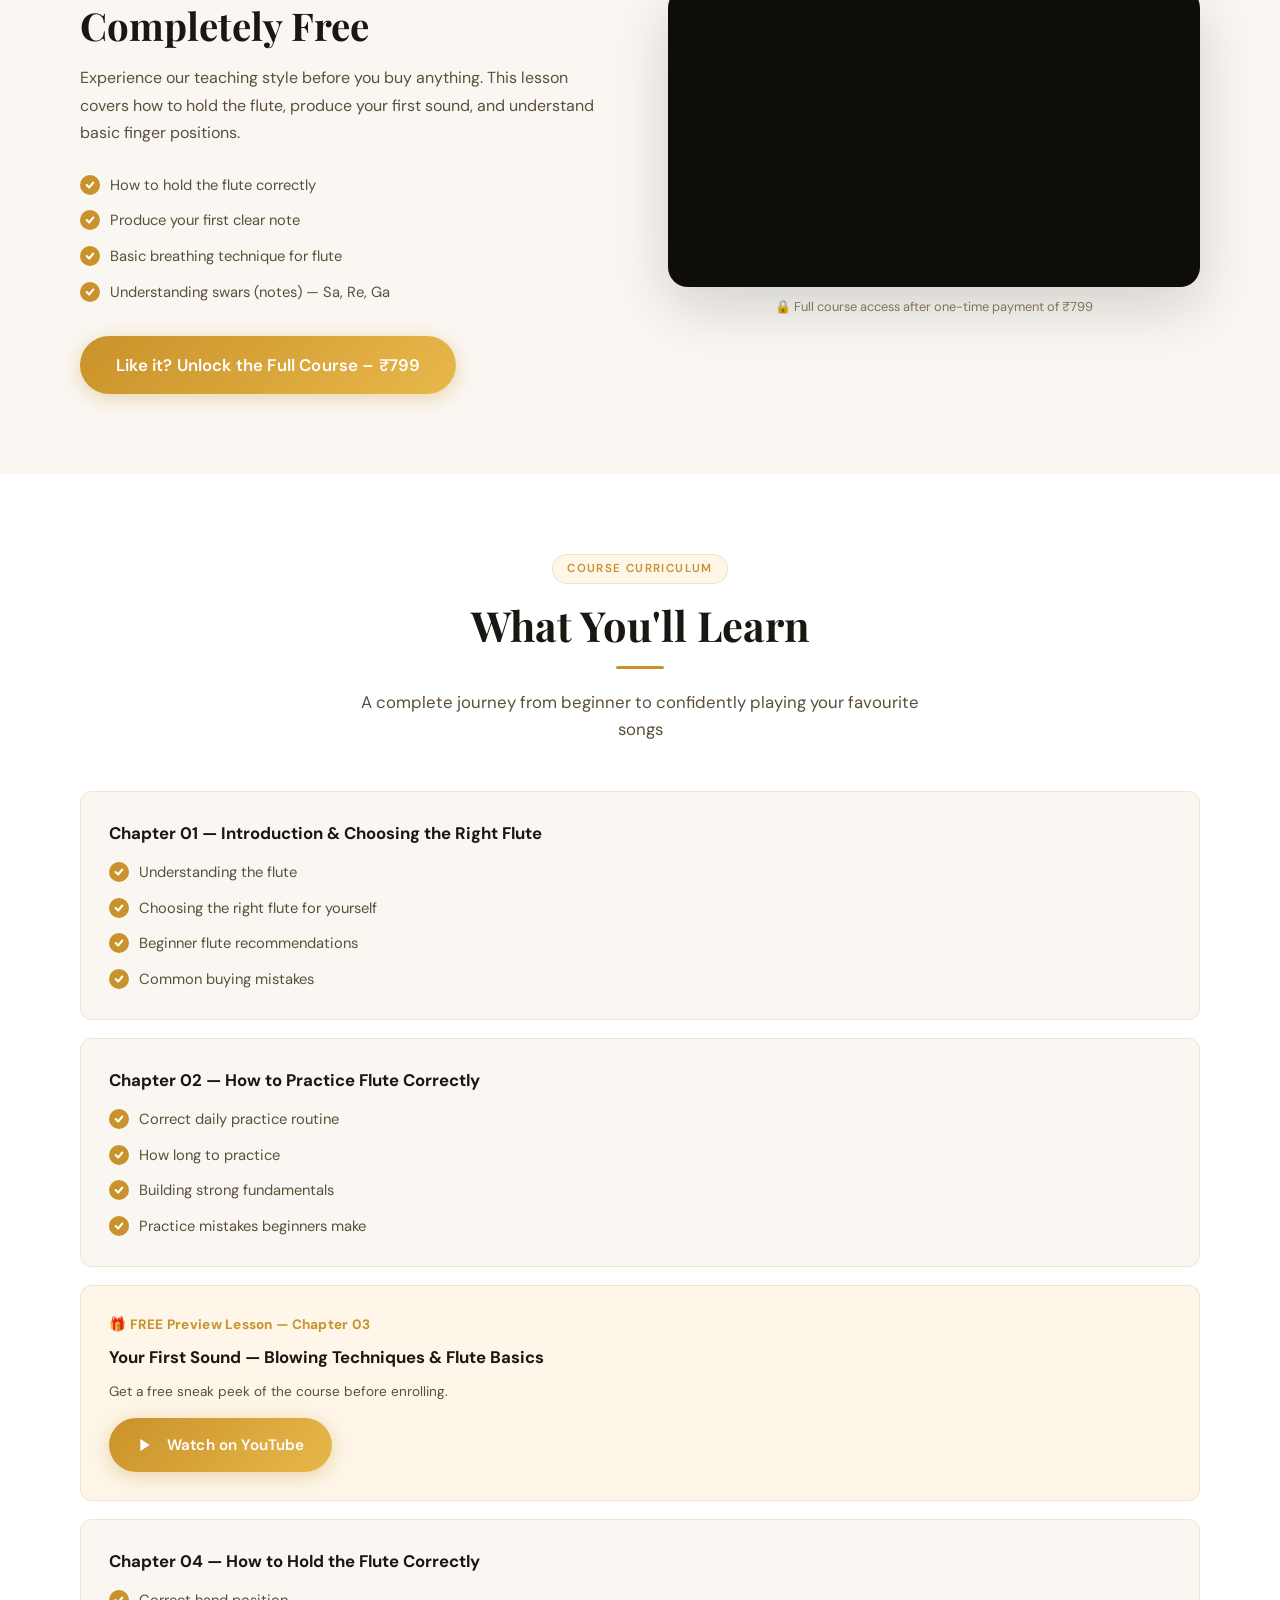
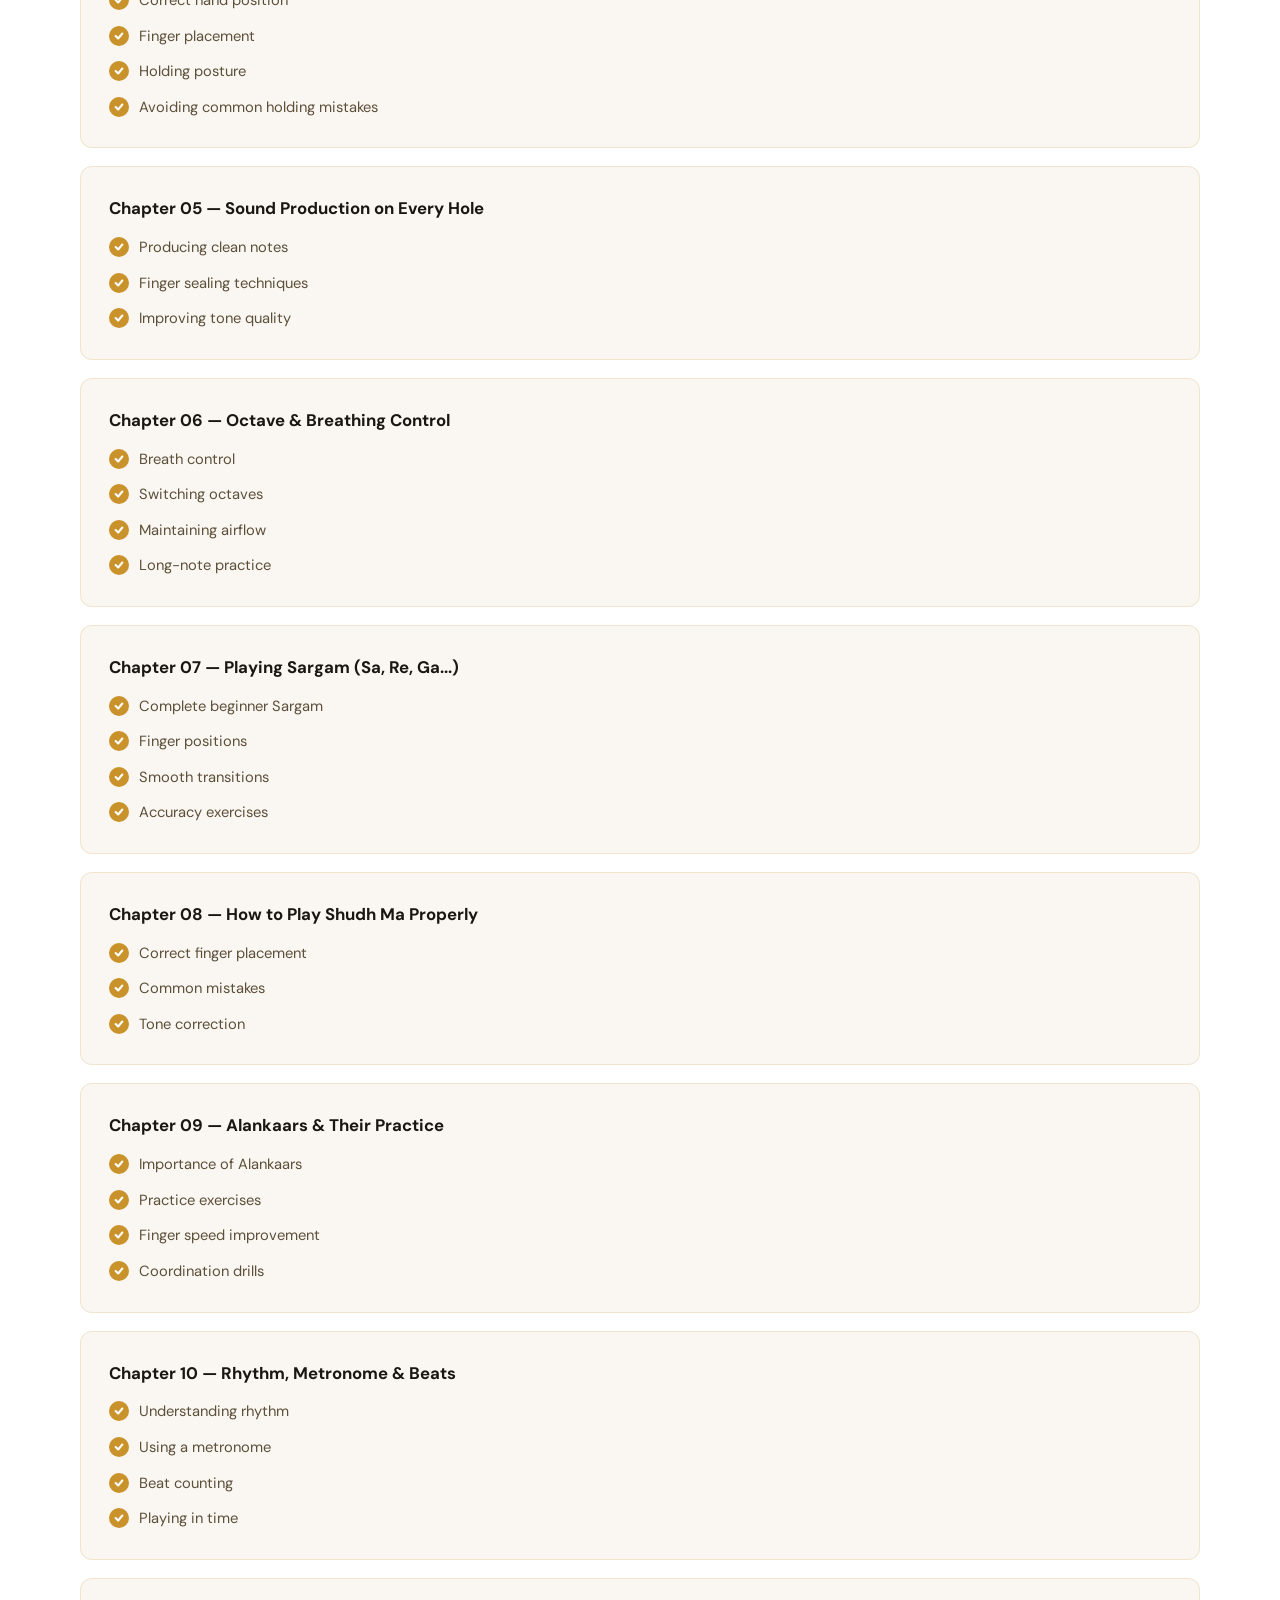
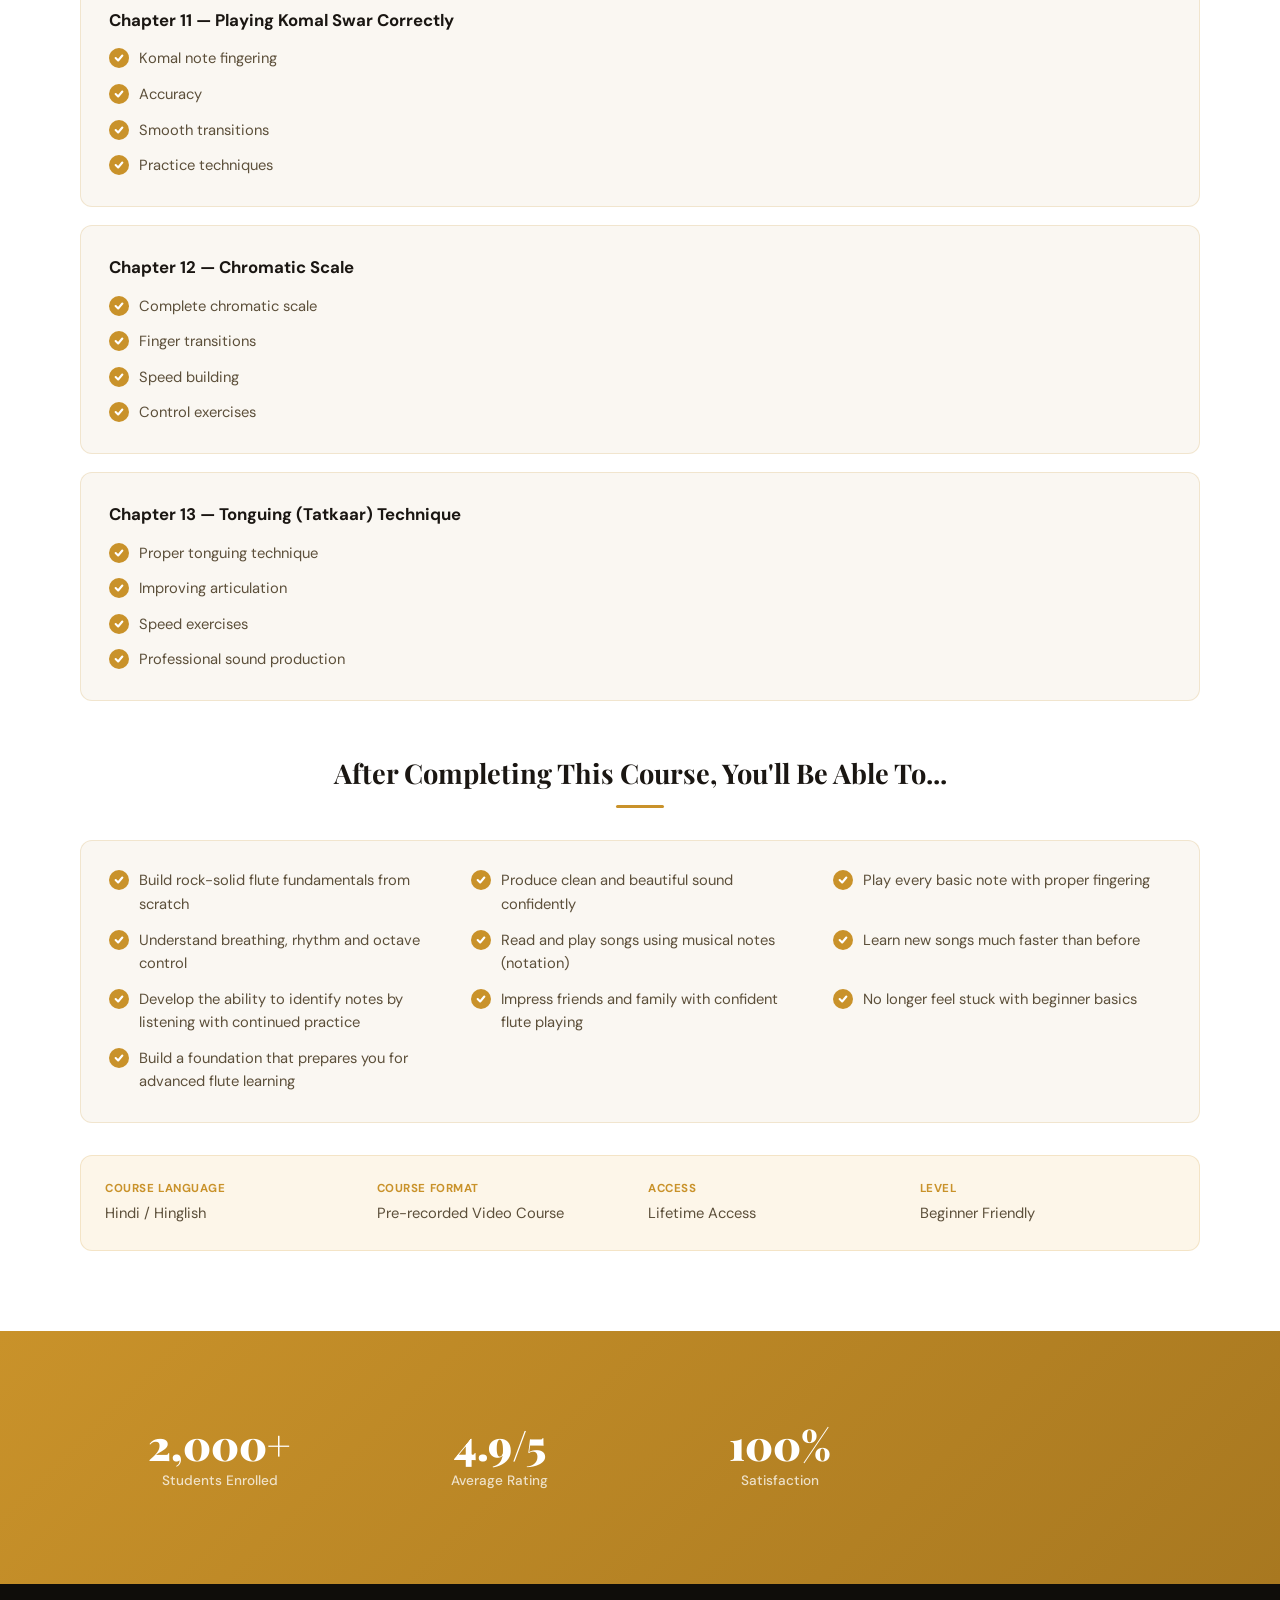
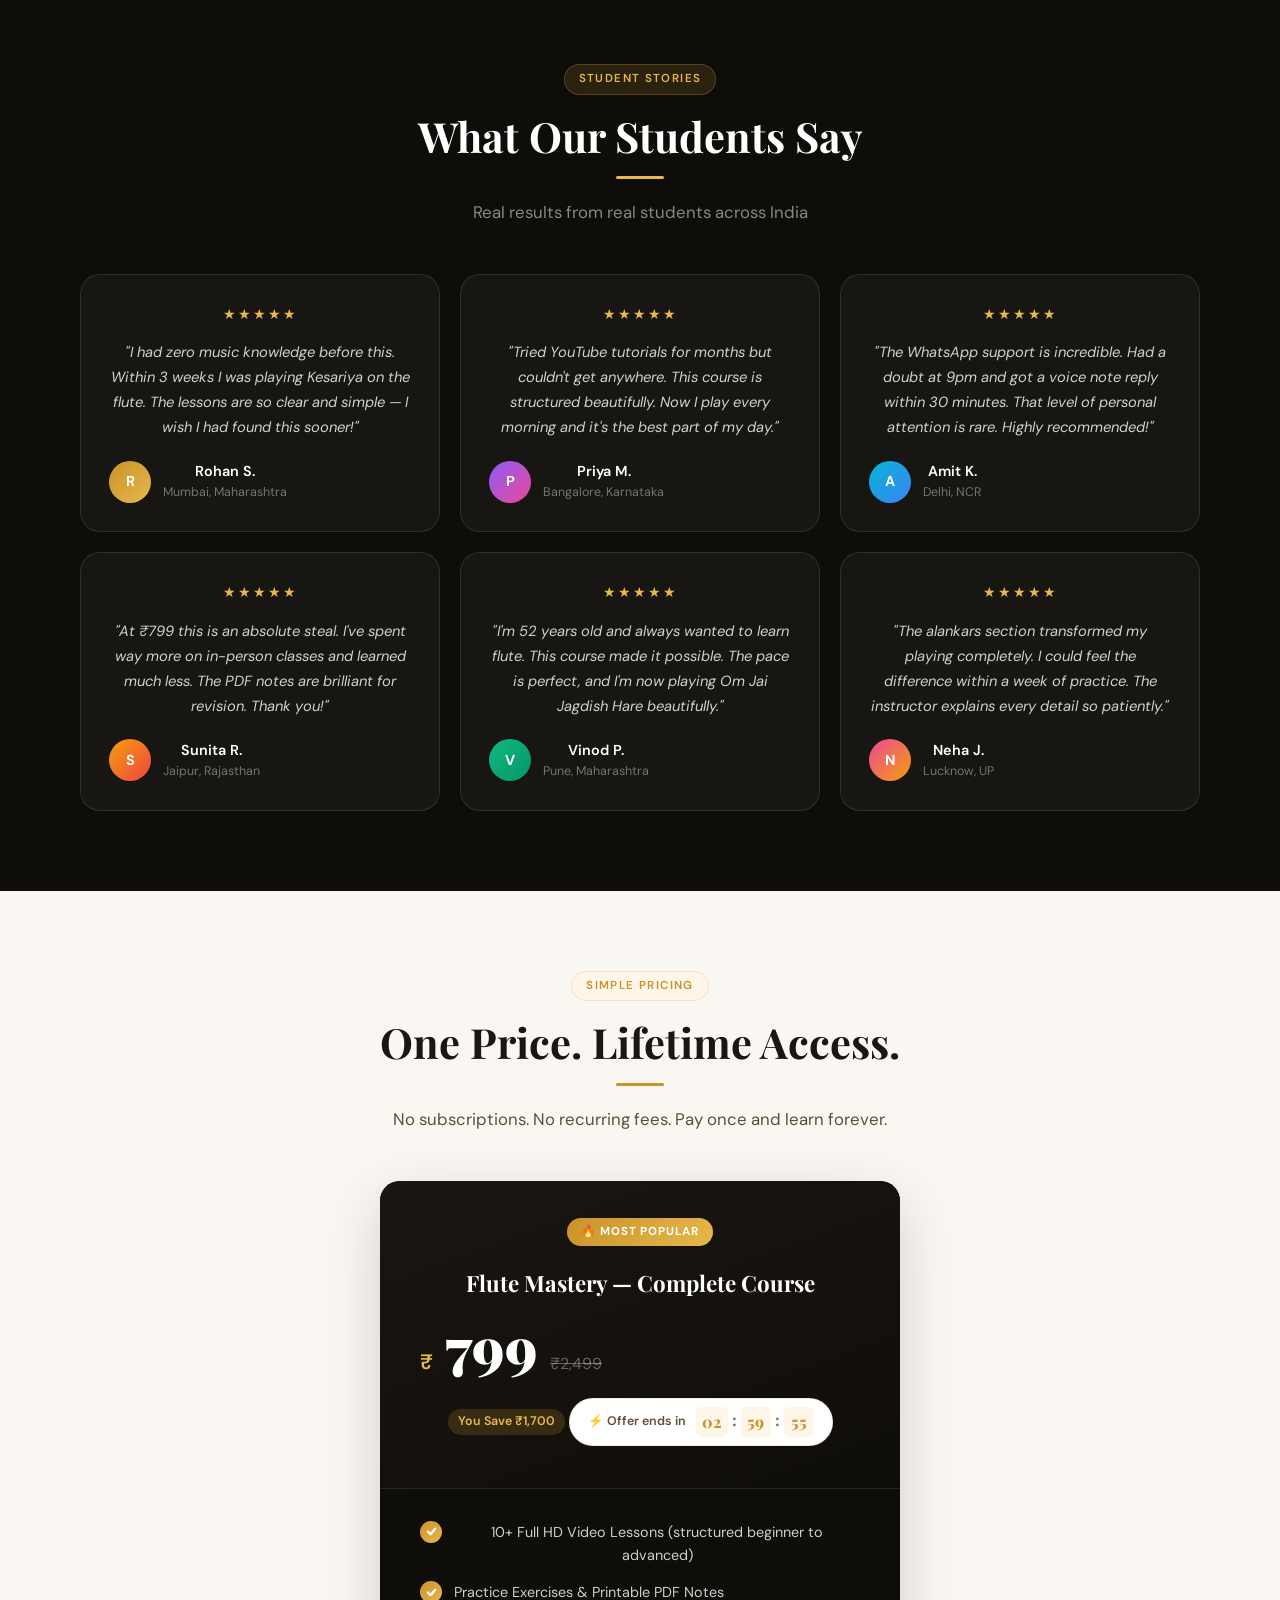
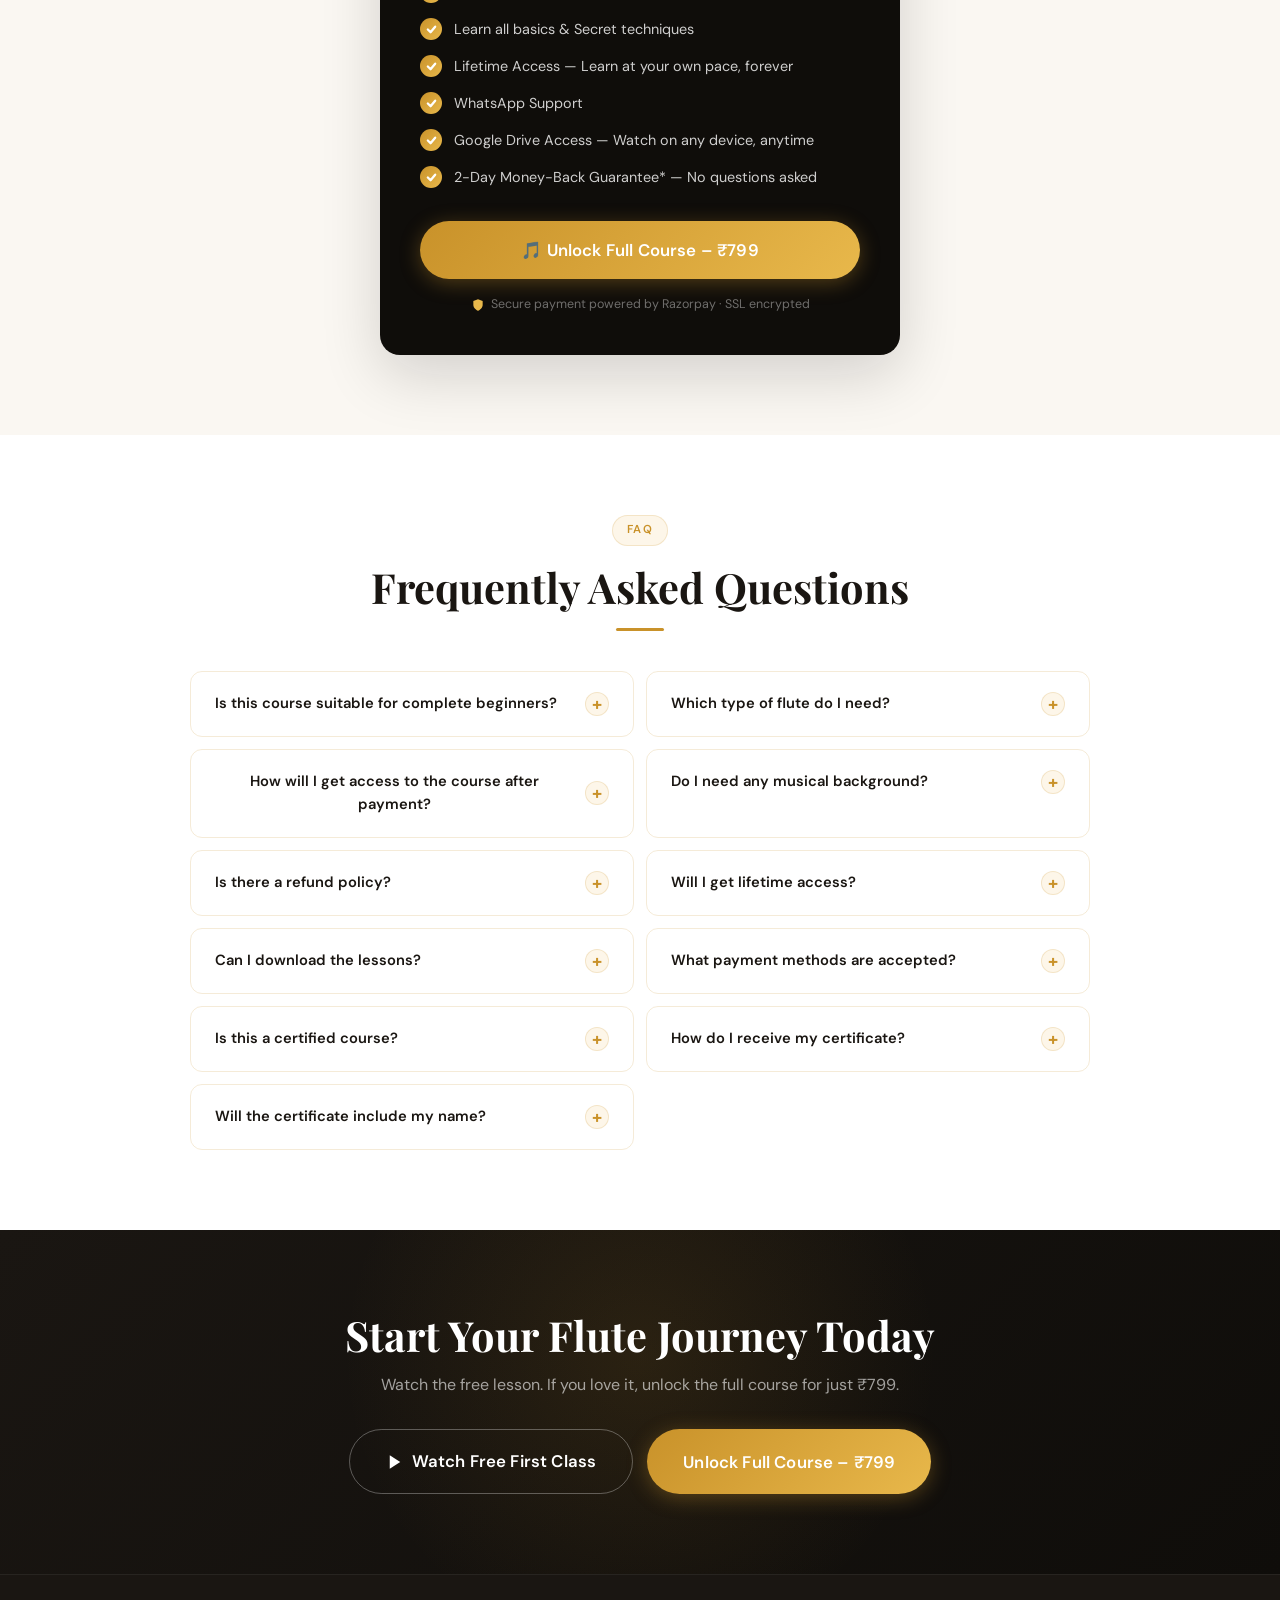
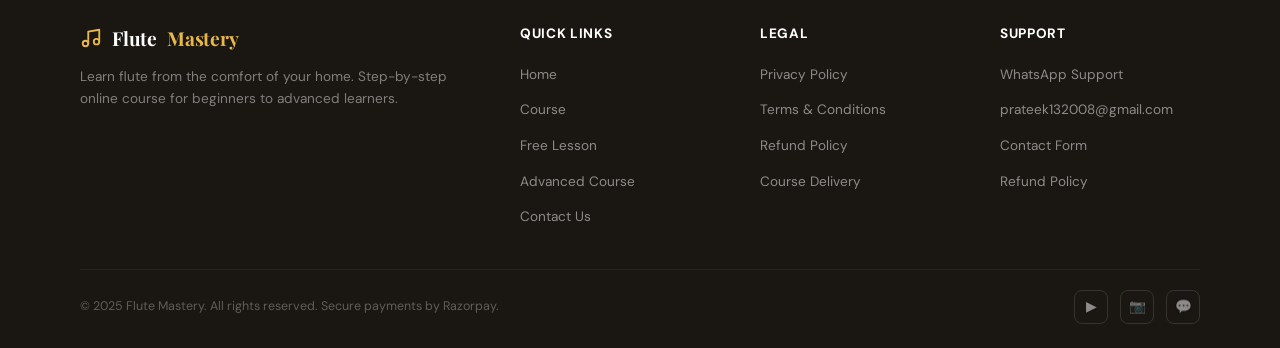
==== commit 99b47ce1: "Update index.html" ====
--- a/index.html
+++ b/index.html
@@ -233,6 +233,7 @@
           <span class="dot" aria-hidden="true"></span>
           Now Enrolling — Only ₹799
         </div>
+        <div class="hero-cert-badge"><span class="cert-emoji" aria-hidden="true">🏆</span> Certified Course — Certificate Upon Completion</div>
         <h1 class="hero-title">
           Learn Flute<br>
           <em>The Right Way,</em><br>
@@ -374,6 +375,48 @@
         <h3>Already Know the Basics?</h3>
         <p>Don't need the Beginner Course or the Combo? Explore Advanced Flute Mastery and start learning advanced techniques like Meend, Gamak, Murki, Khatka, Kan Swar and Vibrato.</p>
         <a href="advanced.html" class="btn btn-outline btn-lg crosssell-btn">Explore Advanced →</a>
+      </div>
+    </div>
+  </section>
+
+  <!-- ── CERTIFICATE ───────────────────────────────────────── -->
+  <section class="certificate-section section" id="certificate">
+    <div class="container">
+      <div class="text-center">
+        <span class="tag">Certification</span>
+        <h2 class="section-heading">🎓 Complete the Course. Earn Your Certificate.</h2>
+        <div class="section-divider" aria-hidden="true"></div>
+        <p class="section-subheading">Complete the full course and demonstrate your learning to receive your personalised Certificate of Completion from Flute Room.</p>
+      </div>
+      <div class="certificate-grid" data-reveal>
+        <div class="certificate-visual">
+          <div class="certificate-watermark-wrap">
+            <img src="Begginer_Certificate.png" alt="Sample Beginner Flute Mastery Course Certificate of Completion from Flute Room" loading="lazy" width="1400" height="1000" />
+            <div class="certificate-watermark" aria-hidden="true"></div>
+          </div>
+        </div>
+        <div class="certificate-info">
+          <h3>How You'll Receive Your Certificate</h3>
+          <ol class="certificate-steps">
+            <li>
+              <span class="cert-step-num">1</span>
+              <div><strong>Complete the Full Course</strong><p>Finish all the lessons included in your course.</p></div>
+            </li>
+            <li>
+              <span class="cert-step-num">2</span>
+              <div><strong>Send Your Progress Video</strong><p>Send us a video demonstrating your flute playing and progress.</p></div>
+            </li>
+            <li>
+              <span class="cert-step-num">3</span>
+              <div><strong>Answer a Few Questions</strong><p>We may ask you a few simple questions related to the course and your learning.</p></div>
+            </li>
+            <li>
+              <span class="cert-step-num">4</span>
+              <div><strong>Receive Your Certificate</strong><p>Once your completion is reviewed, your personalised certificate with your name will be sent to you via 📧 Email and 💬 WhatsApp.</p></div>
+            </li>
+          </ol>
+          <p class="certificate-note">Certificates are issued after your completion is reviewed — not automatically the moment you finish a lesson.</p>
+        </div>
       </div>
     </div>
   </section>
@@ -919,6 +962,27 @@
           </div>
           <div class="faq-answer" role="region">All major payment methods are accepted via Razorpay — UPI, Debit Card, Credit Card, Net Banking, and Wallets. Payment is 100% secure and SSL encrypted.</div>
         </div>
+        <div class="faq-item">
+          <div class="faq-question" onclick="toggleFaq(this)" role="button" tabindex="0" aria-expanded="false">
+            Is this a certified course?
+            <span class="faq-icon" aria-hidden="true">+</span>
+          </div>
+          <div class="faq-answer" role="region">Yes. After successfully completing the full course and completing the required certificate process, eligible students can receive a personalised Certificate of Completion from Flute Room.</div>
+        </div>
+        <div class="faq-item">
+          <div class="faq-question" onclick="toggleFaq(this)" role="button" tabindex="0" aria-expanded="false">
+            How do I receive my certificate?
+            <span class="faq-icon" aria-hidden="true">+</span>
+          </div>
+          <div class="faq-answer" role="region">After completing the course, send us your progress/performance video and complete a few simple questions related to your learning. After review, your personalised certificate will be sent to your registered Email and WhatsApp.</div>
+        </div>
+        <div class="faq-item">
+          <div class="faq-question" onclick="toggleFaq(this)" role="button" tabindex="0" aria-expanded="false">
+            Will the certificate include my name?
+            <span class="faq-icon" aria-hidden="true">+</span>
+          </div>
+          <div class="faq-answer" role="region">Yes. Your Certificate of Completion will be personalised with your name.</div>
+        </div>
       </div>
     </div>
   </section>
--- a/style.css
+++ b/style.css
@@ -1593,6 +1593,65 @@
   border-color: var(--gold-light);
 }
 
+/* Cover image shown above the heading in the highlighted crosssell
+   cards — subtle gold backlight glow behind the cover, plus a few
+   small musical notes that gently float and fade around the sides.
+   Contained within the card's own padding so nothing can overflow
+   horizontally on mobile. */
+.crosssell-cover {
+  position: relative;
+  width: clamp(108px, 30vw, 148px);
+  margin: 0 auto 20px;
+}
+.crosssell-cover::before {
+  content: '';
+  position: absolute;
+  inset: -26%;
+  background: radial-gradient(circle at 50% 45%, rgba(232,184,75,0.32), transparent 62%);
+  filter: blur(16px);
+  z-index: 0;
+  pointer-events: none;
+}
+.crosssell-cover img {
+  position: relative;
+  z-index: 1;
+  display: block;
+  width: 100%;
+  height: auto;
+  aspect-ratio: 700 / 900;
+  object-fit: contain;
+  border-radius: var(--radius-md, 10px);
+  box-shadow: 0 14px 32px rgba(0,0,0,0.35);
+}
+.crosssell-note {
+  position: absolute;
+  z-index: 2;
+  color: rgba(232,184,75,0.6);
+  font-size: 0.95rem;
+  line-height: 1;
+  pointer-events: none;
+  opacity: 0;
+  animation: crosssellNoteFloat 5.2s ease-in-out infinite;
+}
+.crosssell-note--1 { top: 2%;    left: -10px;  font-size: 1.05rem; animation-delay: 0s; }
+.crosssell-note--2 { top: 32%;   right: -12px; font-size: 0.85rem; animation-delay: 1.3s; }
+.crosssell-note--3 { bottom: 16%; left: -8px;  font-size: 0.8rem;  animation-delay: 2.6s; }
+.crosssell-note--4 { bottom: -4px; right: -6px; font-size: 0.95rem; animation-delay: 3.8s; }
+@keyframes crosssellNoteFloat {
+  0%   { transform: translateY(4px) scale(0.9); opacity: 0; }
+  18%  { opacity: 0.8; }
+  50%  { transform: translateY(-8px) scale(1); opacity: 0.85; }
+  85%  { opacity: 0.15; }
+  100% { transform: translateY(-16px) scale(0.9); opacity: 0; }
+}
+@media (max-width: 480px) {
+  .crosssell-note--1, .crosssell-note--3 { left: -6px; }
+  .crosssell-note--2, .crosssell-note--4 { right: -6px; }
+}
+@media (prefers-reduced-motion: reduce) {
+  .crosssell-note { animation: none; opacity: 0.45; }
+}
+
 /* ── Bundle Offer Section ─────────────────────────────────── */
 .bundle-section { background: var(--gold-pale); }
 .bundle-card {
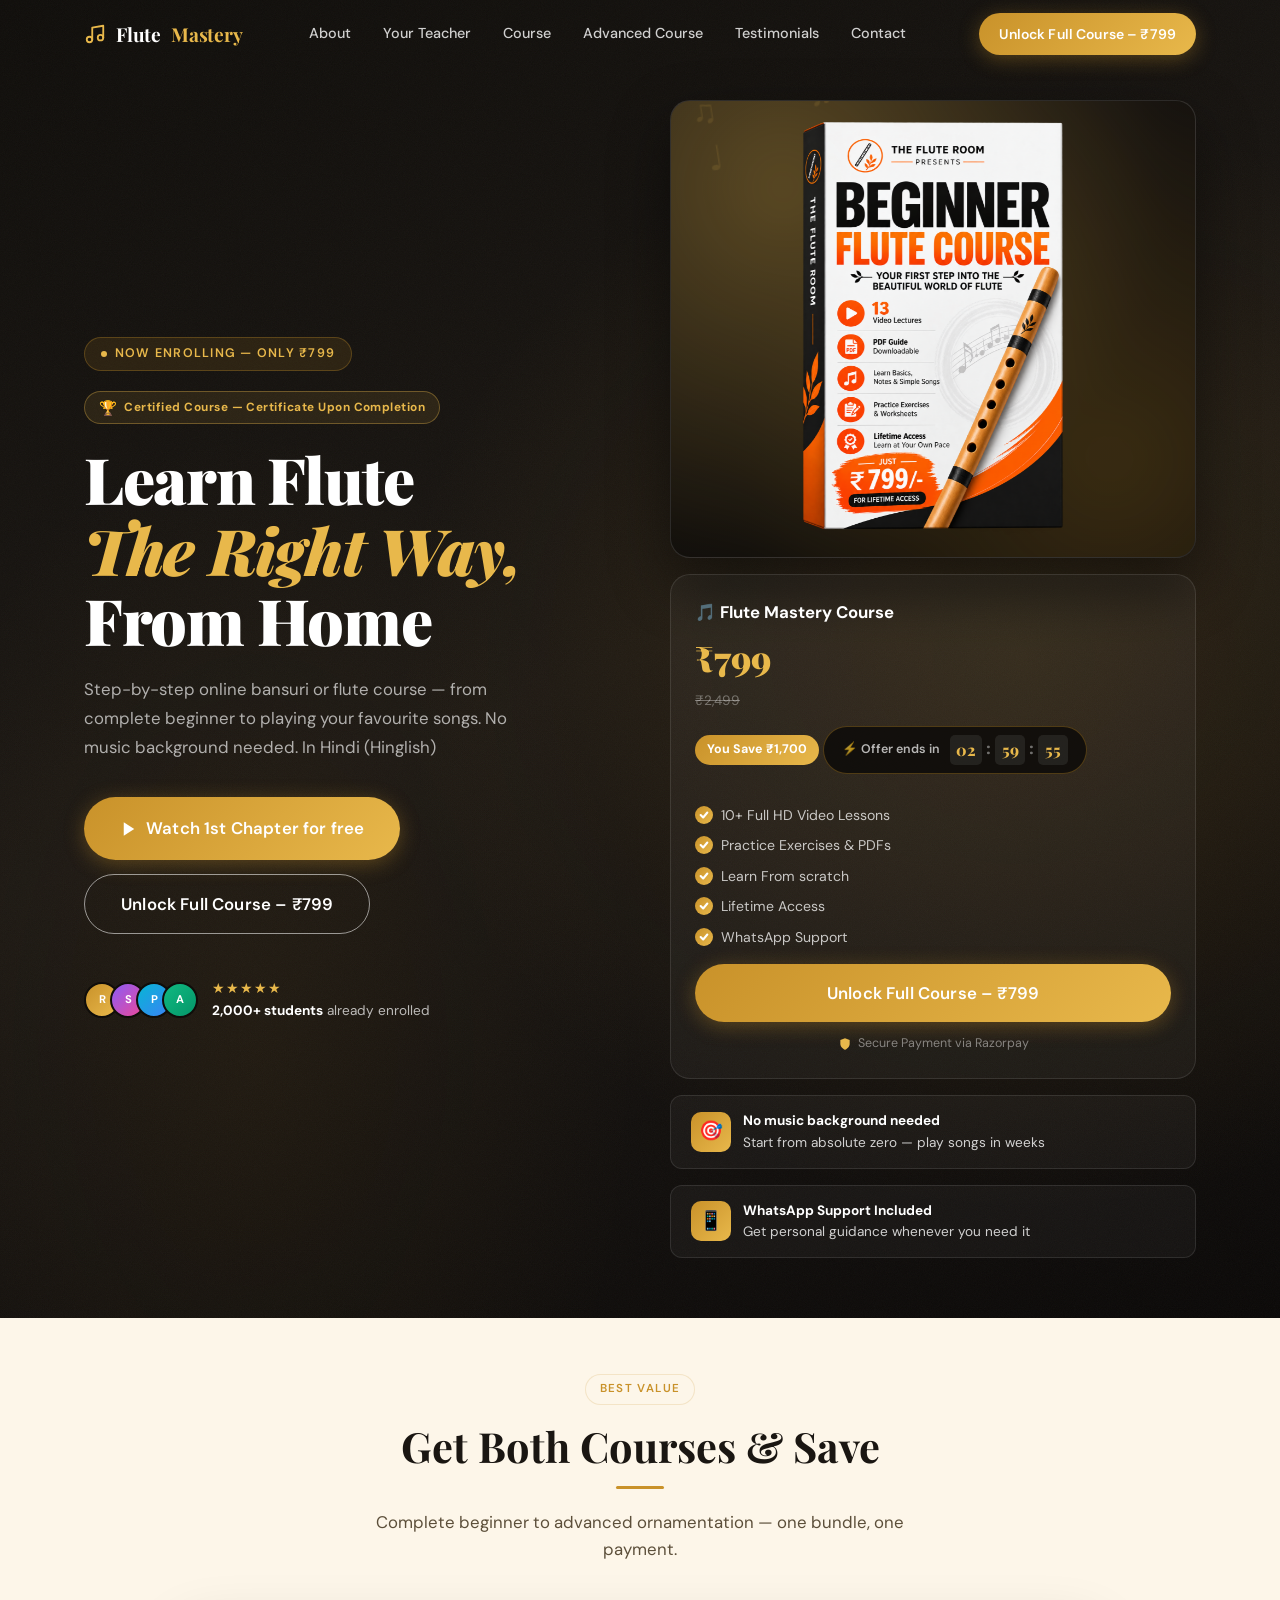
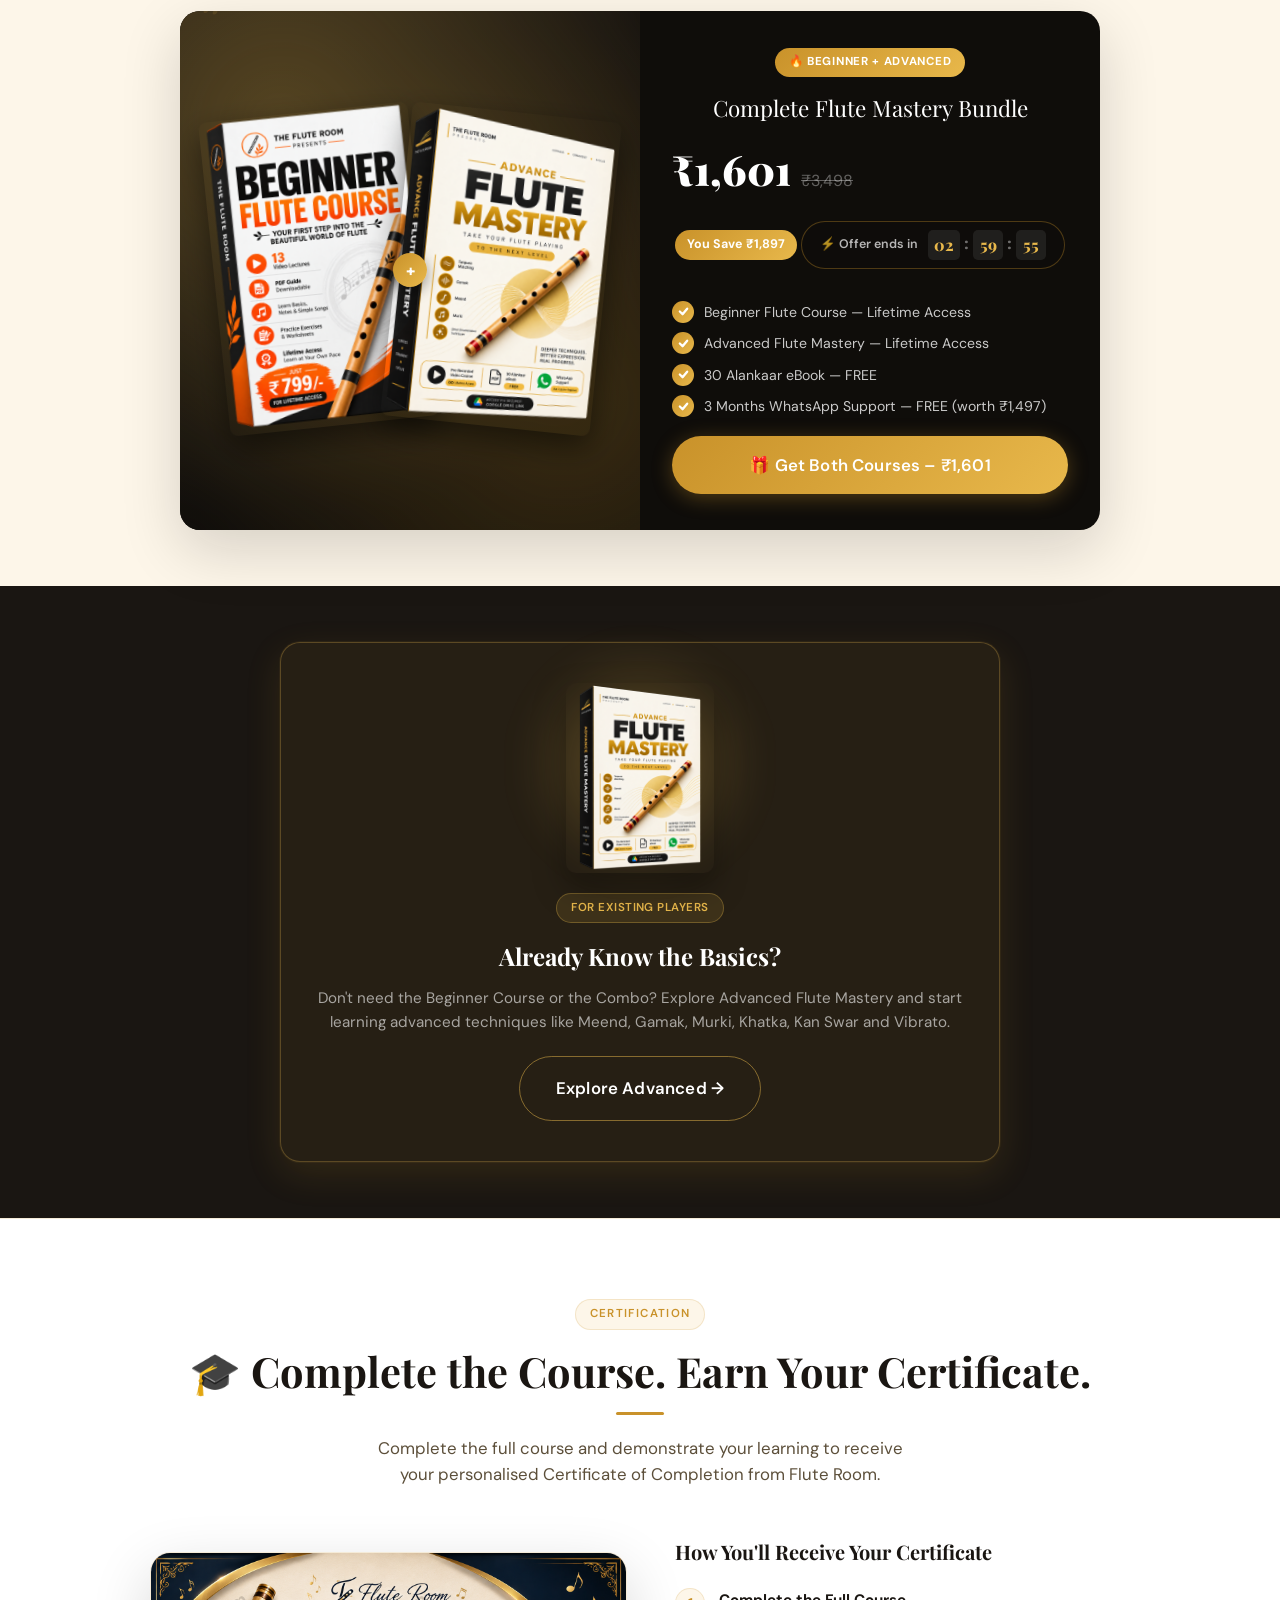
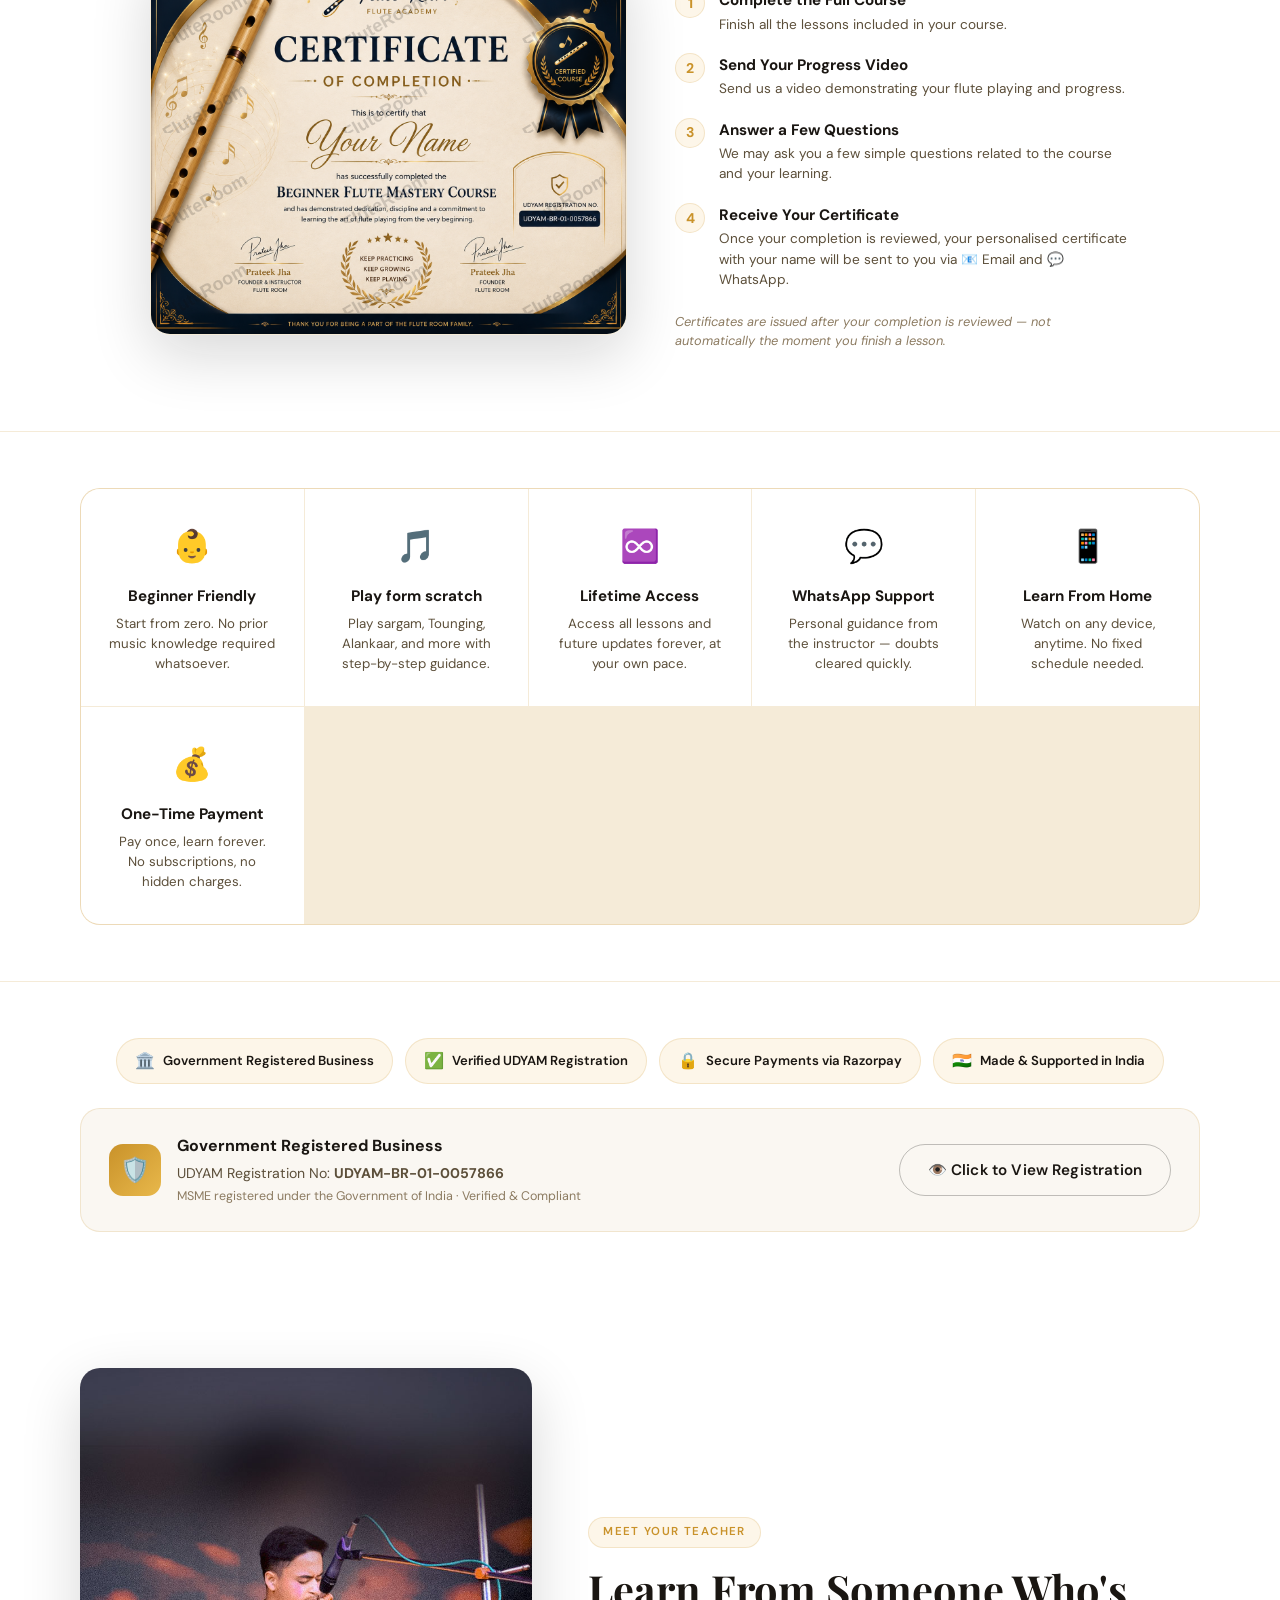
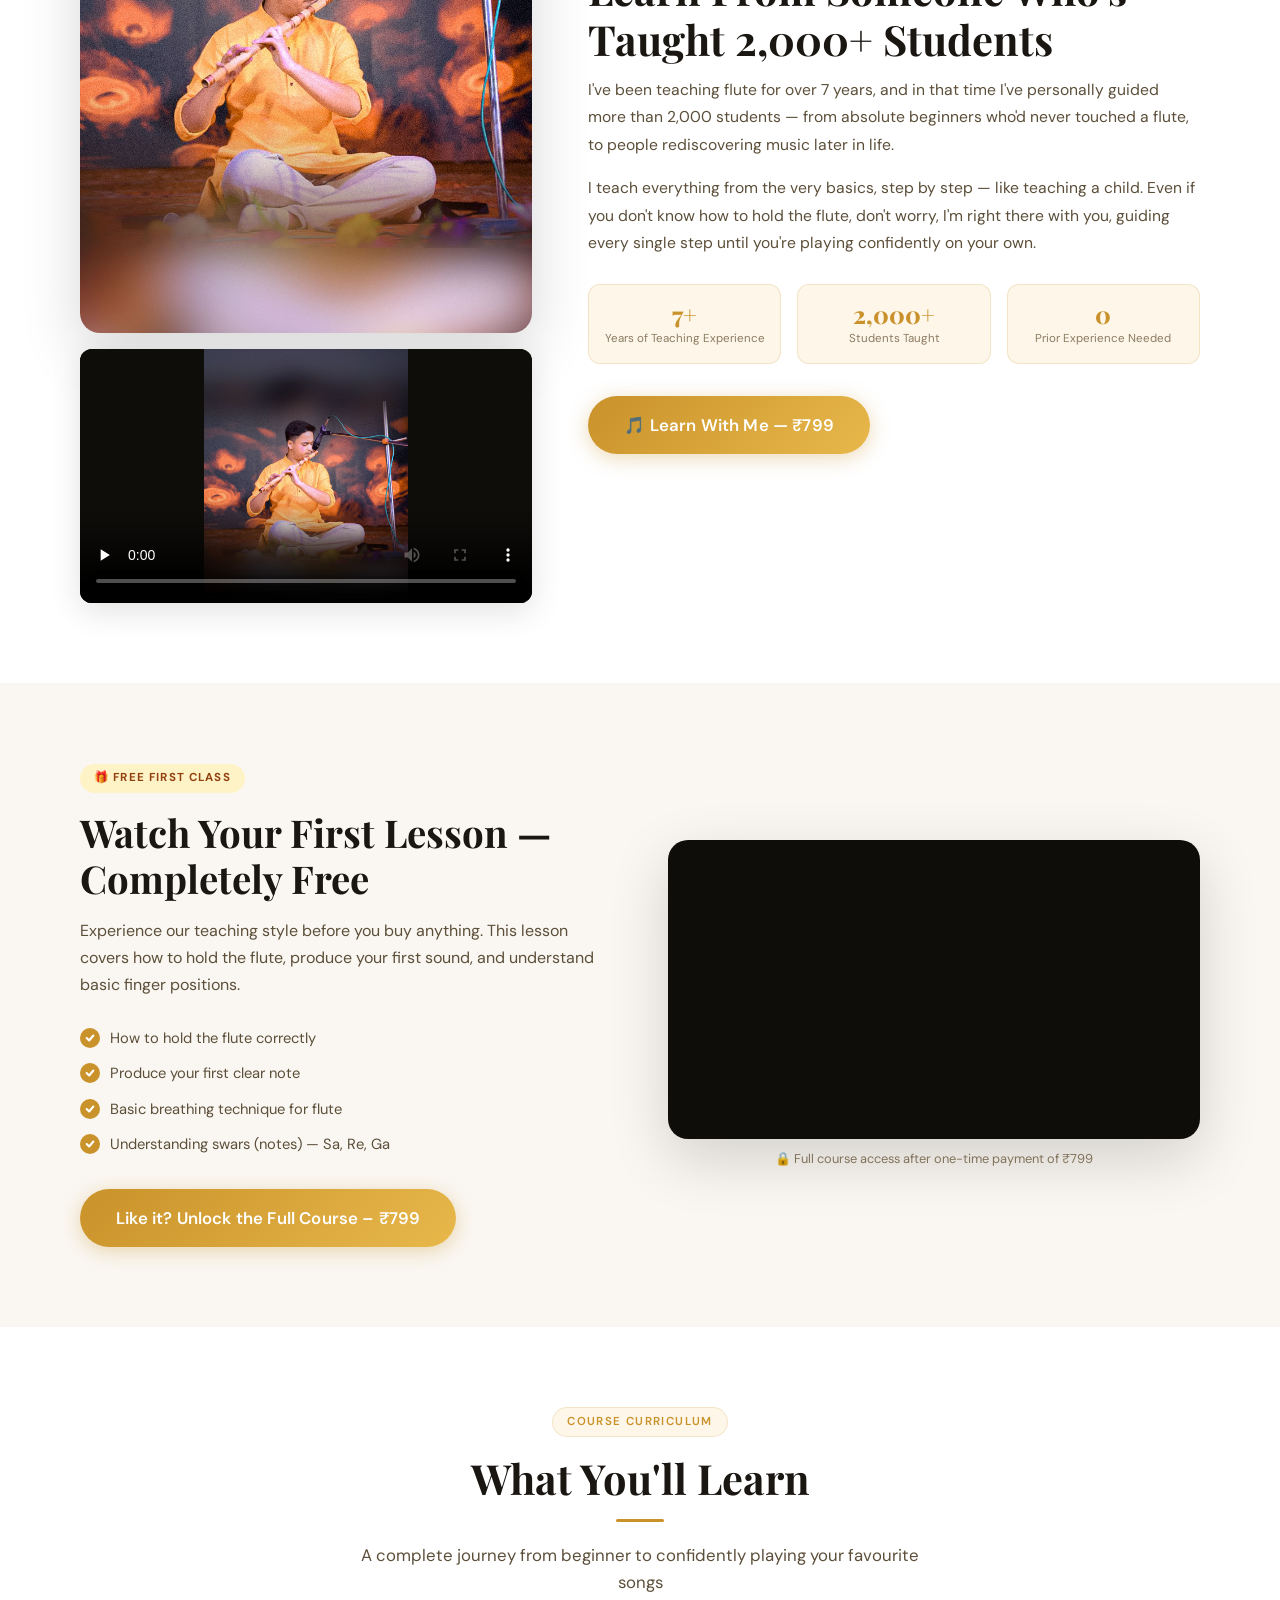
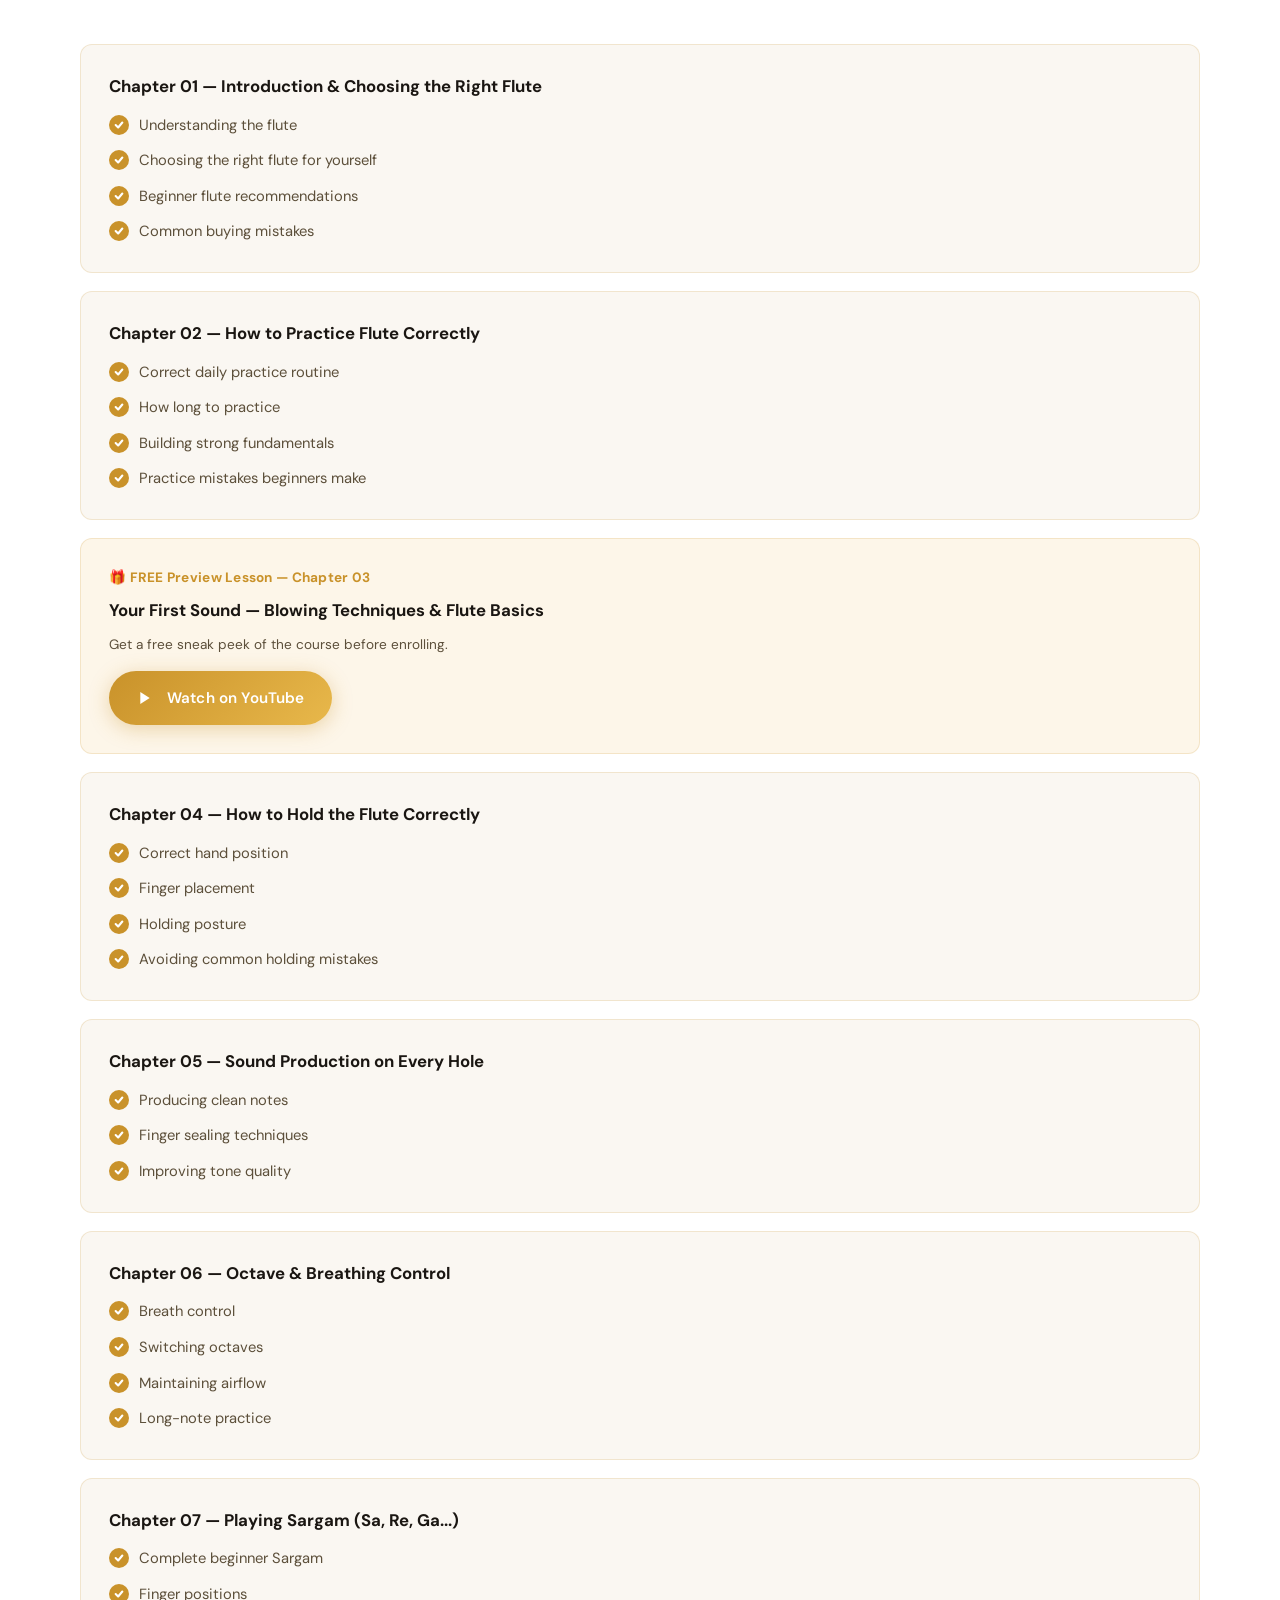
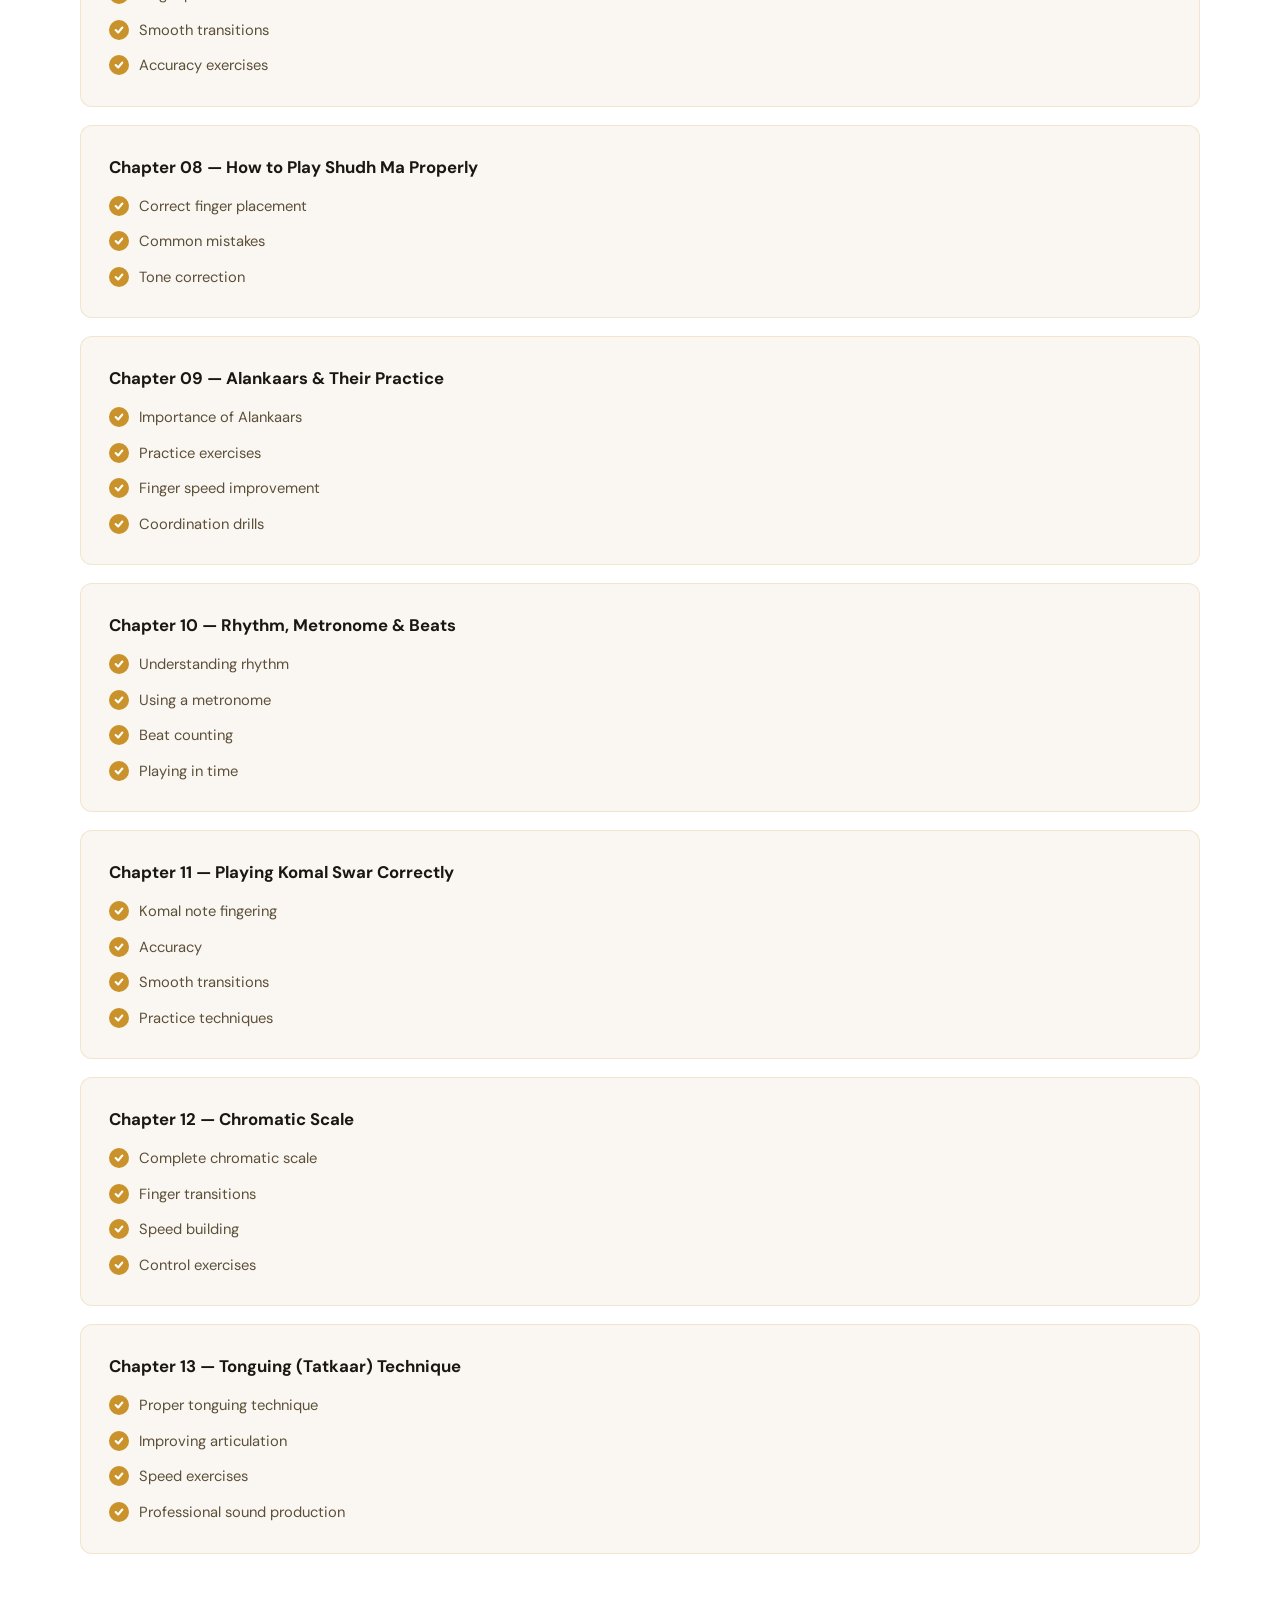
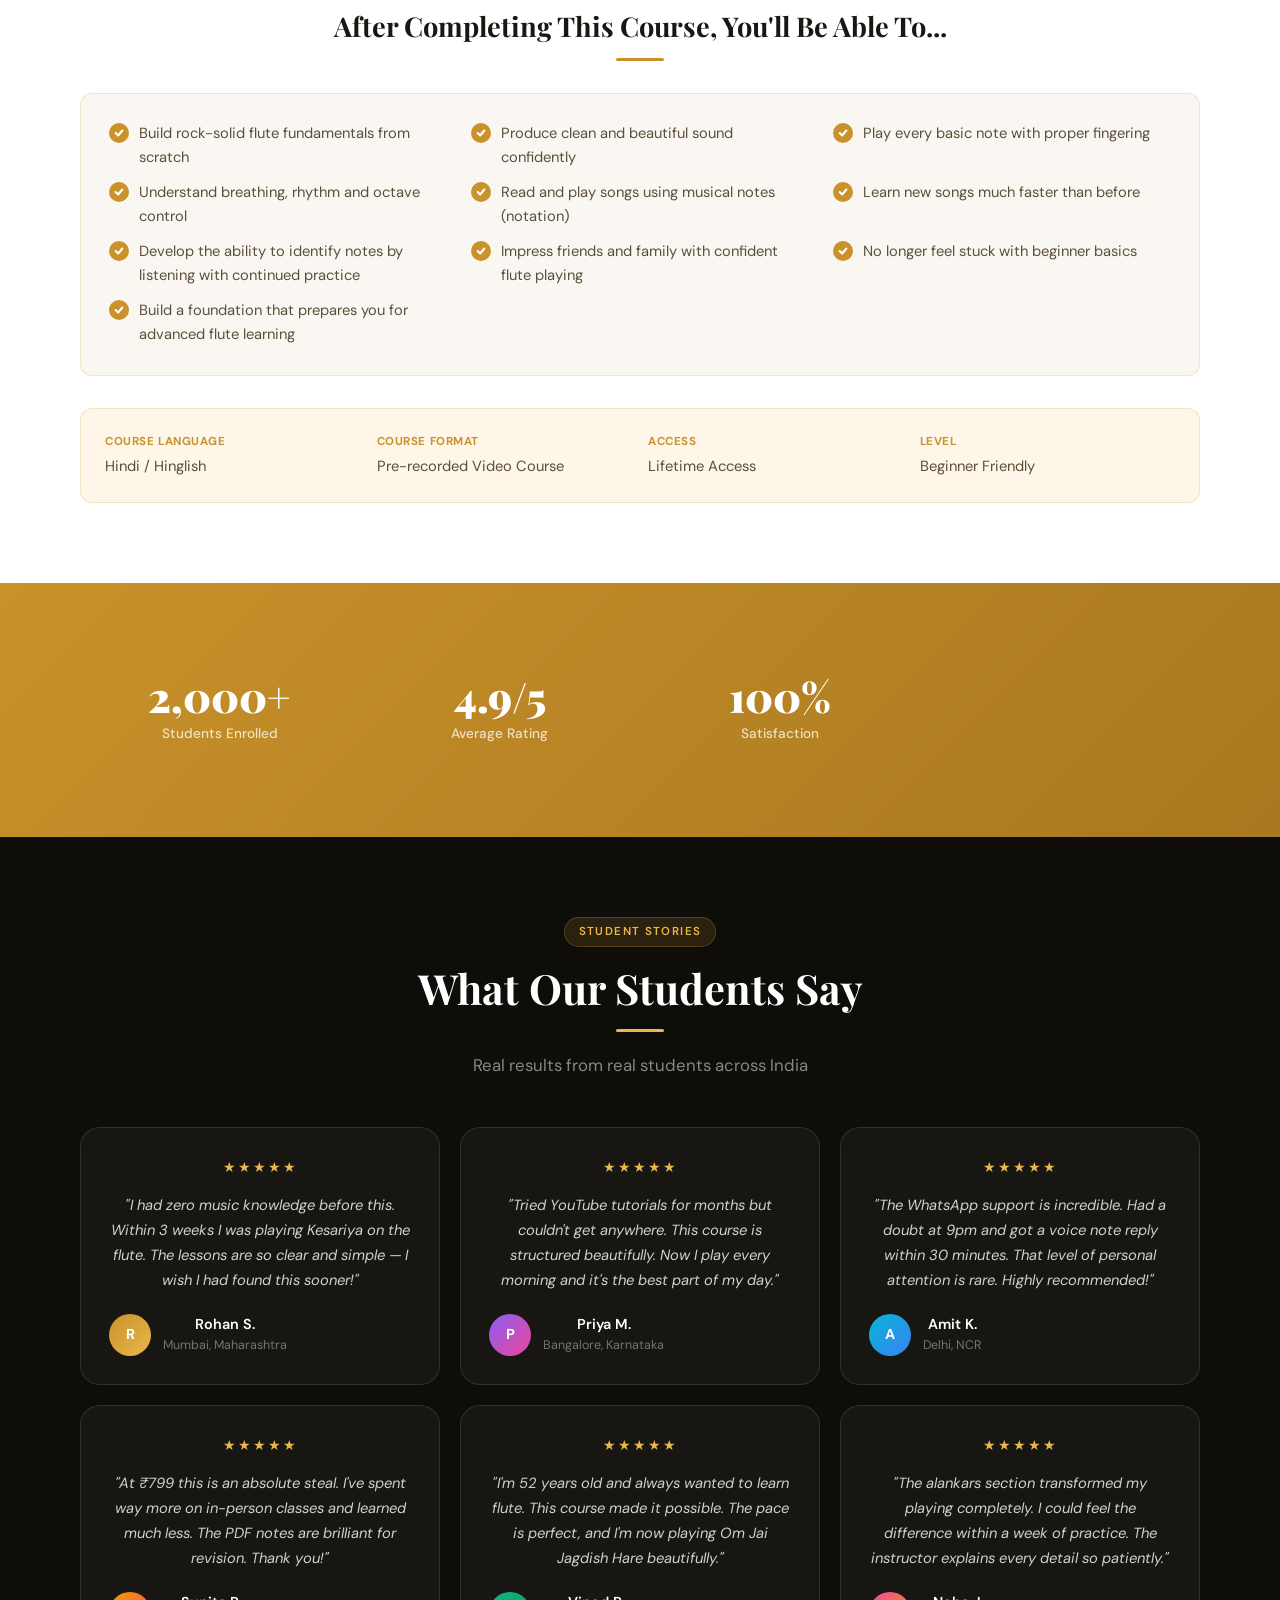
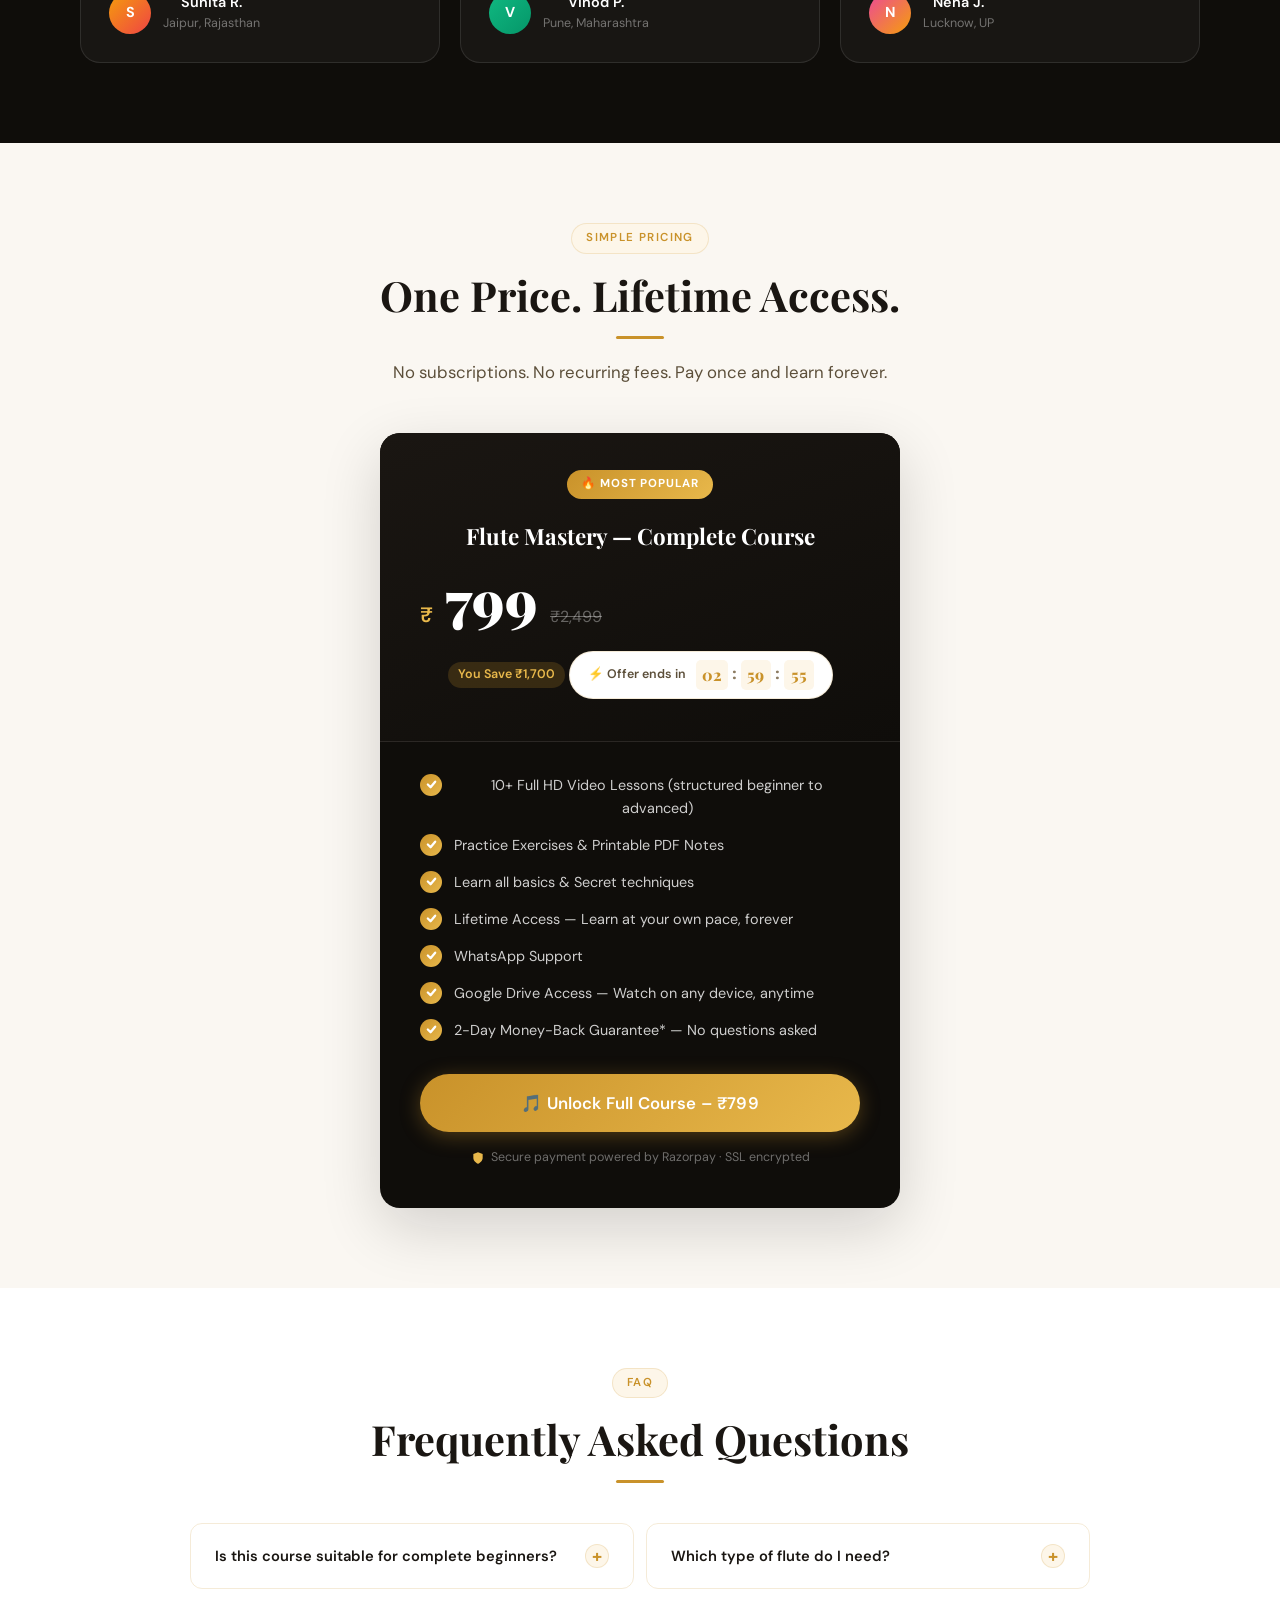
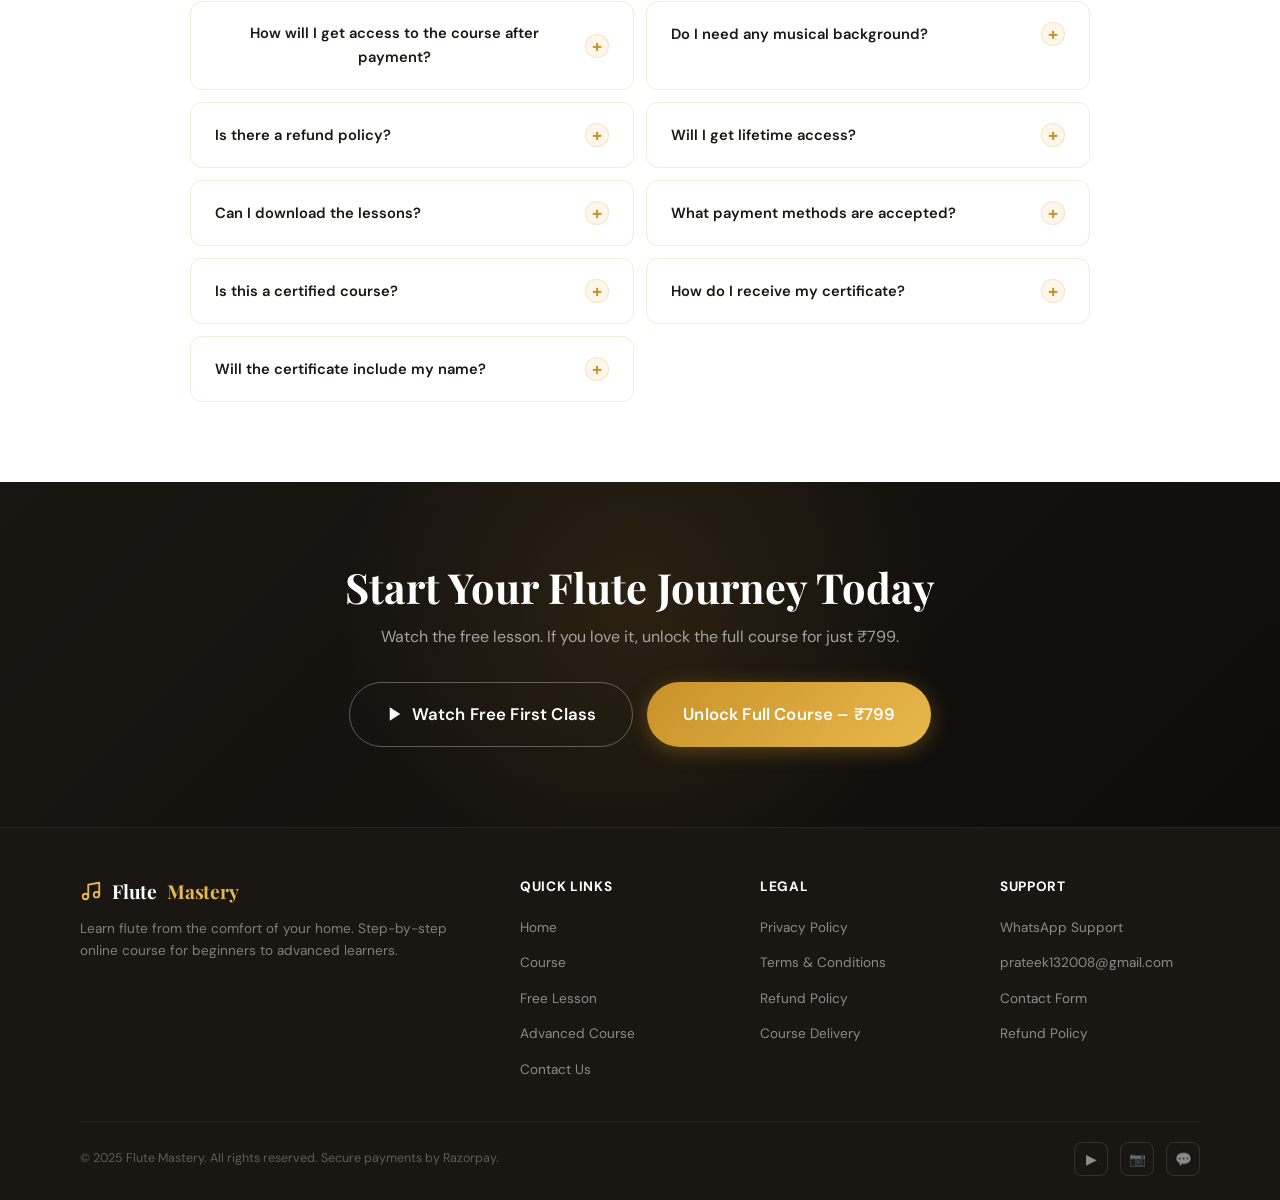
==== commit 5aa7780e: "Update index.html" ====
--- a/index.html
+++ b/index.html
@@ -1067,10 +1067,10 @@
       </div>
       <div class="sticky-buy-actions">
         <button class="btn btn-outline btn-sm sticky-buy-secondary" onclick="openProductModal('bundle')">
-          Buy Both
+          Get Both
         </button>
         <button class="btn btn-primary sticky-buy-primary" onclick="openEnrollmentModal()">
-          Buy Course
+          Get Course
         </button>
       </div>
     </div>
--- a/style.css
+++ b/style.css
@@ -1021,6 +1021,13 @@
 }
 .inner-content ul { padding-left: 20px; list-style: disc; }
 .inner-content a { color: var(--gold); }
+.inner-content h3 {
+  font-family: var(--font-head);
+  font-size: 1.05rem;
+  font-weight: 700;
+  color: var(--text);
+  margin: 20px 0 8px;
+}
 
 /* ── CONTACT ───────────────────────────────────────────────── */
 .contact-grid { display: grid; grid-template-columns: 1fr 1fr; gap: 56px; align-items: start; }
@@ -1652,6 +1659,100 @@
   .crosssell-note { animation: none; opacity: 0.45; }
 }
 
+/* ── Certified Course badge (Hero) ───────────────────────────
+   Small premium pill sitting just under the existing hero-eyebrow.
+   Reuses the same gold tokens so it reads as part of the same
+   design system rather than a bolted-on element. ── */
+.hero-cert-badge {
+  display: inline-flex;
+  align-items: center;
+  gap: 7px;
+  background: rgba(232,184,75,0.1);
+  border: 1px solid rgba(232,184,75,0.35);
+  color: var(--gold-light);
+  font-size: 0.74rem;
+  font-weight: 700;
+  letter-spacing: 0.04em;
+  padding: 6px 14px;
+  border-radius: 100px;
+  margin: -8px 0 20px;
+}
+.hero-cert-badge .cert-emoji { font-size: 0.9rem; line-height: 1; }
+
+/* ── Certificate Section (Beginner + Advanced pages) ─────────
+   Placed right after the cross-sell section on both pages. Two
+   column layout on desktop (image | info), stacked on mobile.
+   Reuses .section/.tag/.section-heading/.section-divider tokens. ── */
+.certificate-section { background: var(--white); border-top: 1px solid var(--border); }
+.certificate-grid {
+  display: grid;
+  grid-template-columns: 1.05fr 1fr;
+  gap: 48px;
+  align-items: center;
+  max-width: 980px;
+  margin: 0 auto;
+}
+.certificate-visual { position: relative; }
+.certificate-watermark-wrap {
+  position: relative;
+  border-radius: var(--radius-lg);
+  overflow: hidden;
+  box-shadow: var(--shadow-lg);
+  border: 1px solid var(--border);
+  line-height: 0;
+}
+.certificate-watermark-wrap img {
+  display: block;
+  width: 100%;
+  height: auto;
+}
+/* CSS-only repeating watermark overlay — display/preview only.
+   Never touches the underlying image file, and is not present in
+   the certificate files actually delivered to students. */
+.certificate-watermark {
+  position: absolute;
+  inset: 0;
+  pointer-events: none;
+  background-image: url("data:image/svg+xml,%3Csvg%20xmlns='http://www.w3.org/2000/svg'%20width='220'%20height='110'%3E%3Ctext%20x='0'%20y='65'%20transform='rotate(-30%20110%2055)'%20font-family='Arial,%20sans-serif'%20font-size='22'%20font-weight='700'%20fill='rgba(15,13,10,0.16)'%3EFluteRoom%3C/text%3E%3C/svg%3E");
+  background-repeat: repeat;
+  background-size: 180px 90px;
+}
+.certificate-info h3 {
+  font-family: var(--font-head);
+  font-size: 1.25rem;
+  color: var(--text);
+  margin-bottom: 20px;
+}
+.certificate-steps {
+  list-style: none;
+  display: flex;
+  flex-direction: column;
+  gap: 18px;
+  margin-bottom: 22px;
+}
+.certificate-steps li { display: flex; gap: 14px; align-items: flex-start; }
+.cert-step-num {
+  flex-shrink: 0;
+  width: 30px;
+  height: 30px;
+  border-radius: 50%;
+  background: var(--gold-pale);
+  color: var(--gold);
+  display: flex;
+  align-items: center;
+  justify-content: center;
+  font-weight: 700;
+  font-size: 0.88rem;
+  border: 1px solid var(--border);
+}
+.certificate-steps strong { display: block; color: var(--text); font-size: 0.95rem; margin-bottom: 2px; }
+.certificate-steps p { color: var(--text-2); font-size: 0.85rem; line-height: 1.5; margin: 0; }
+.certificate-note { font-size: 0.8rem; color: var(--text-3); font-style: italic; line-height: 1.5; }
+@media (max-width: 860px) {
+  .certificate-grid { grid-template-columns: 1fr; gap: 28px; }
+  .certificate-visual { max-width: 420px; margin: 0 auto; }
+}
+
 /* ── Bundle Offer Section ─────────────────────────────────── */
 .bundle-section { background: var(--gold-pale); }
 .bundle-card {
